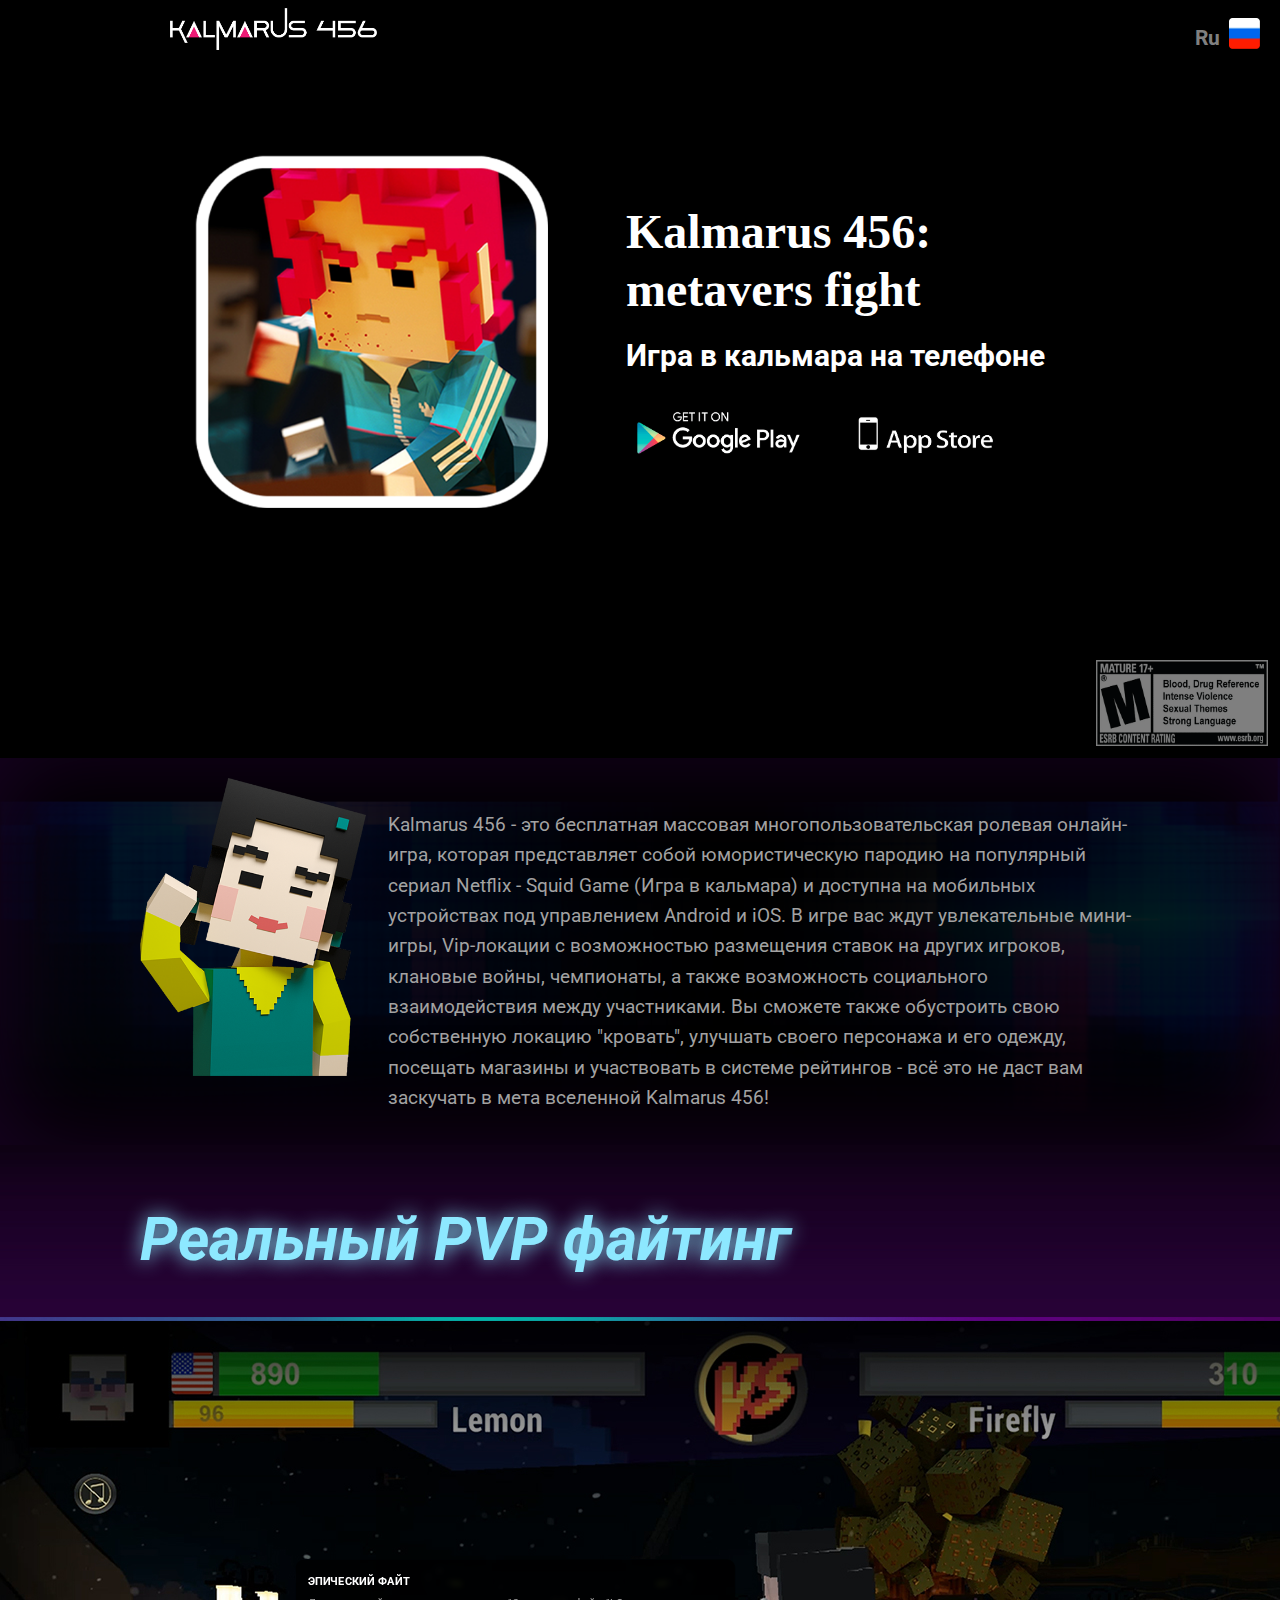
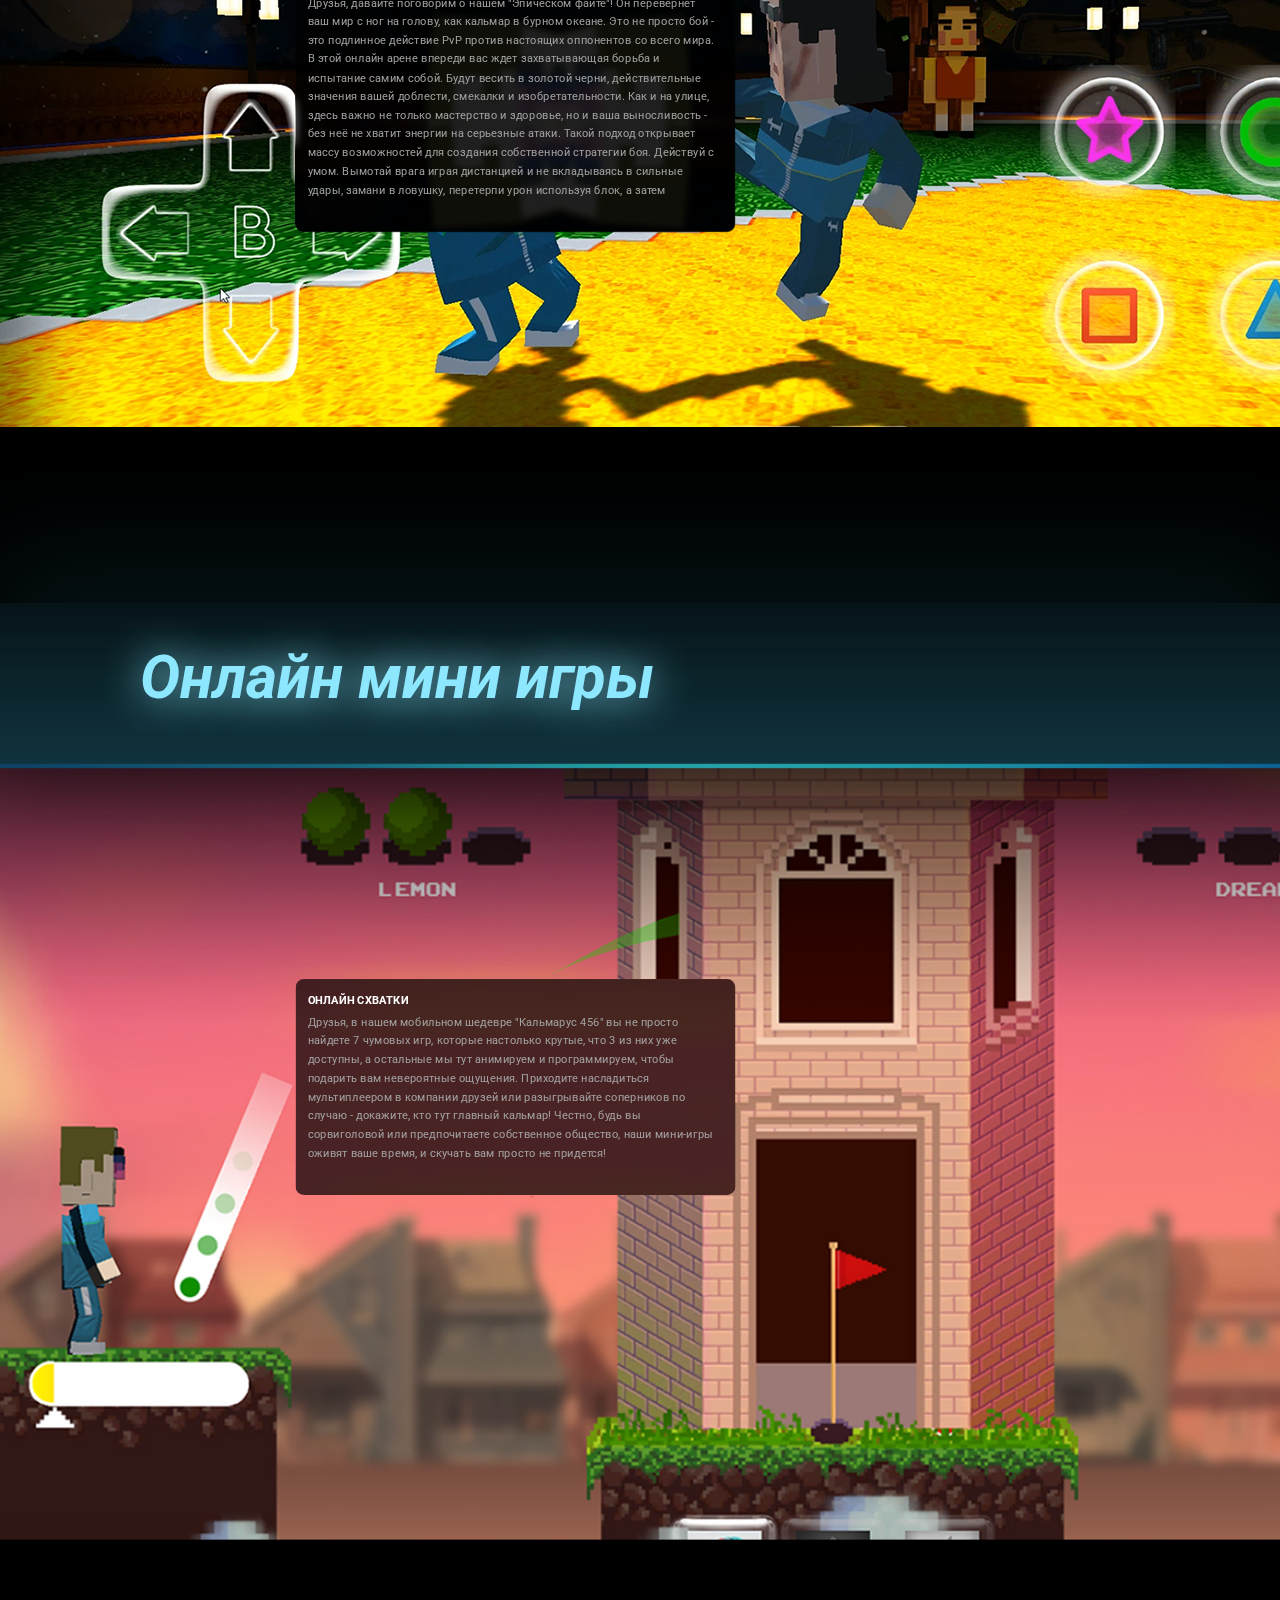
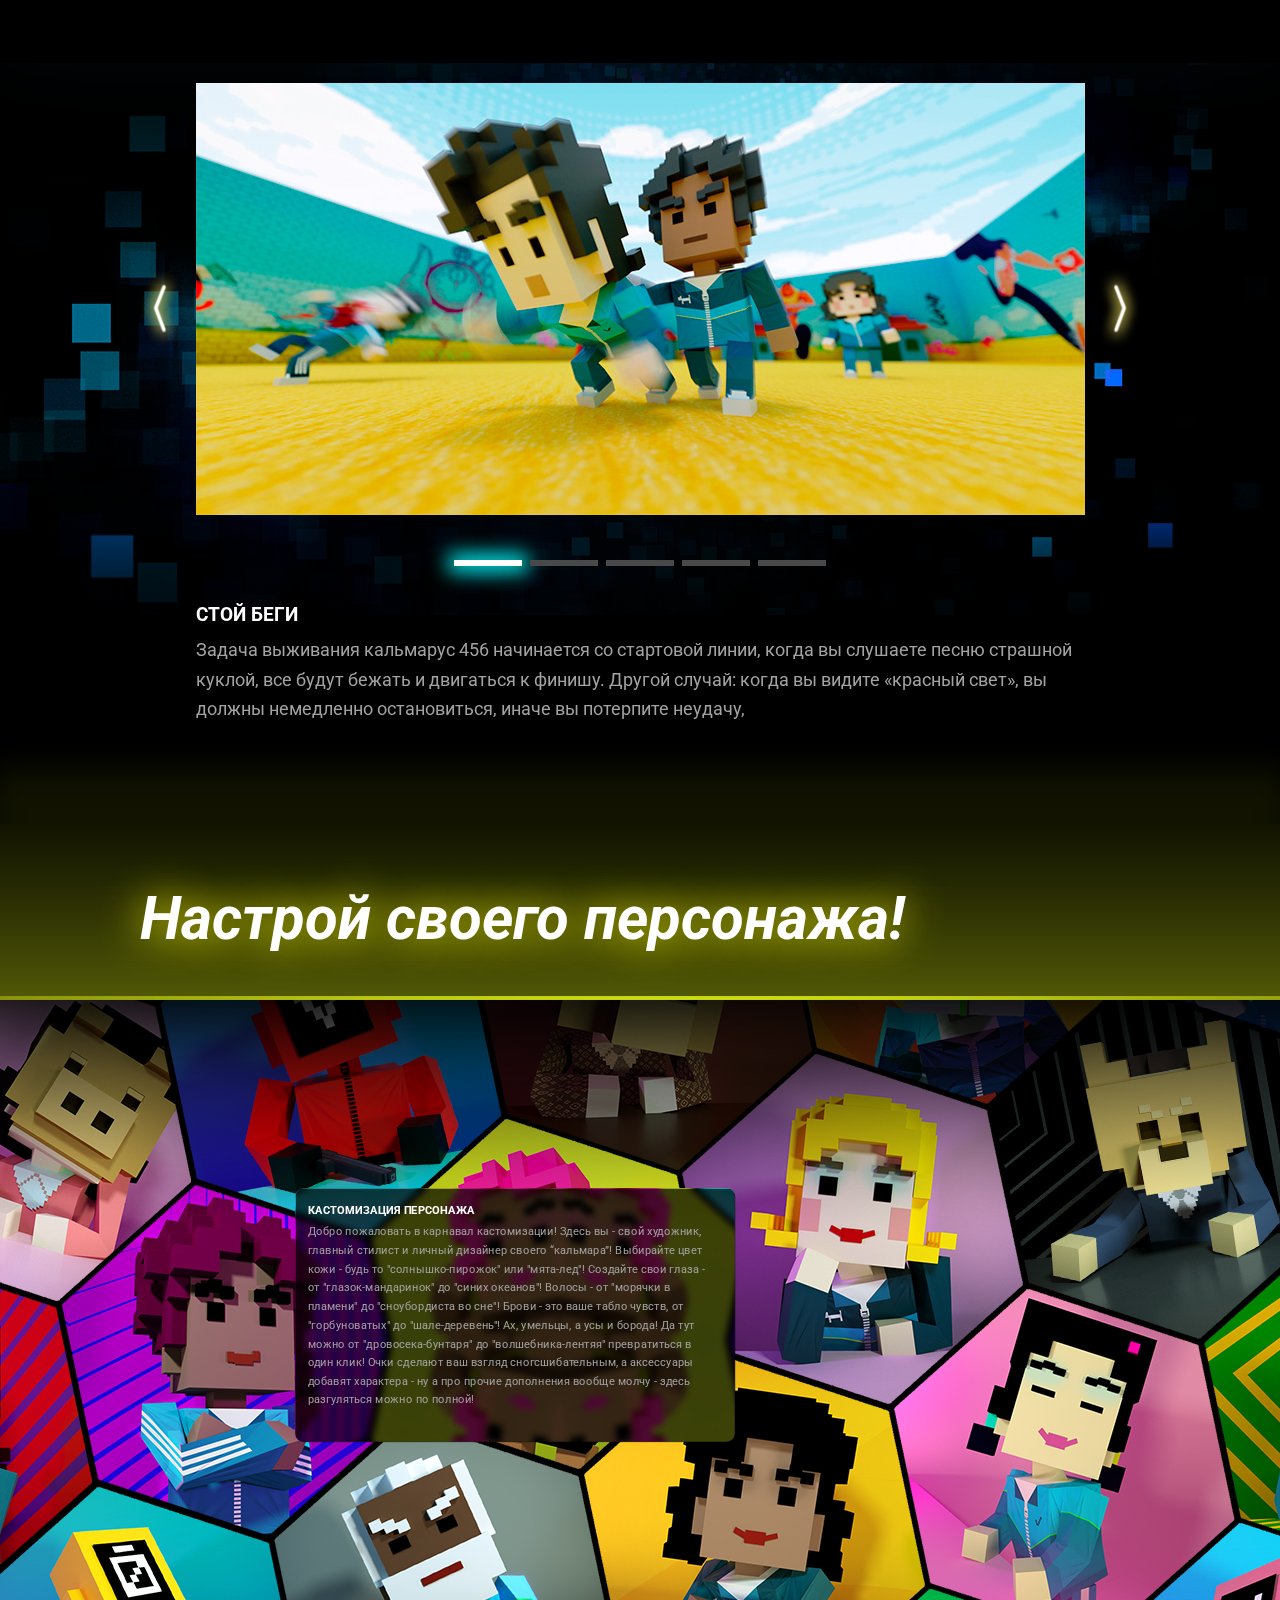
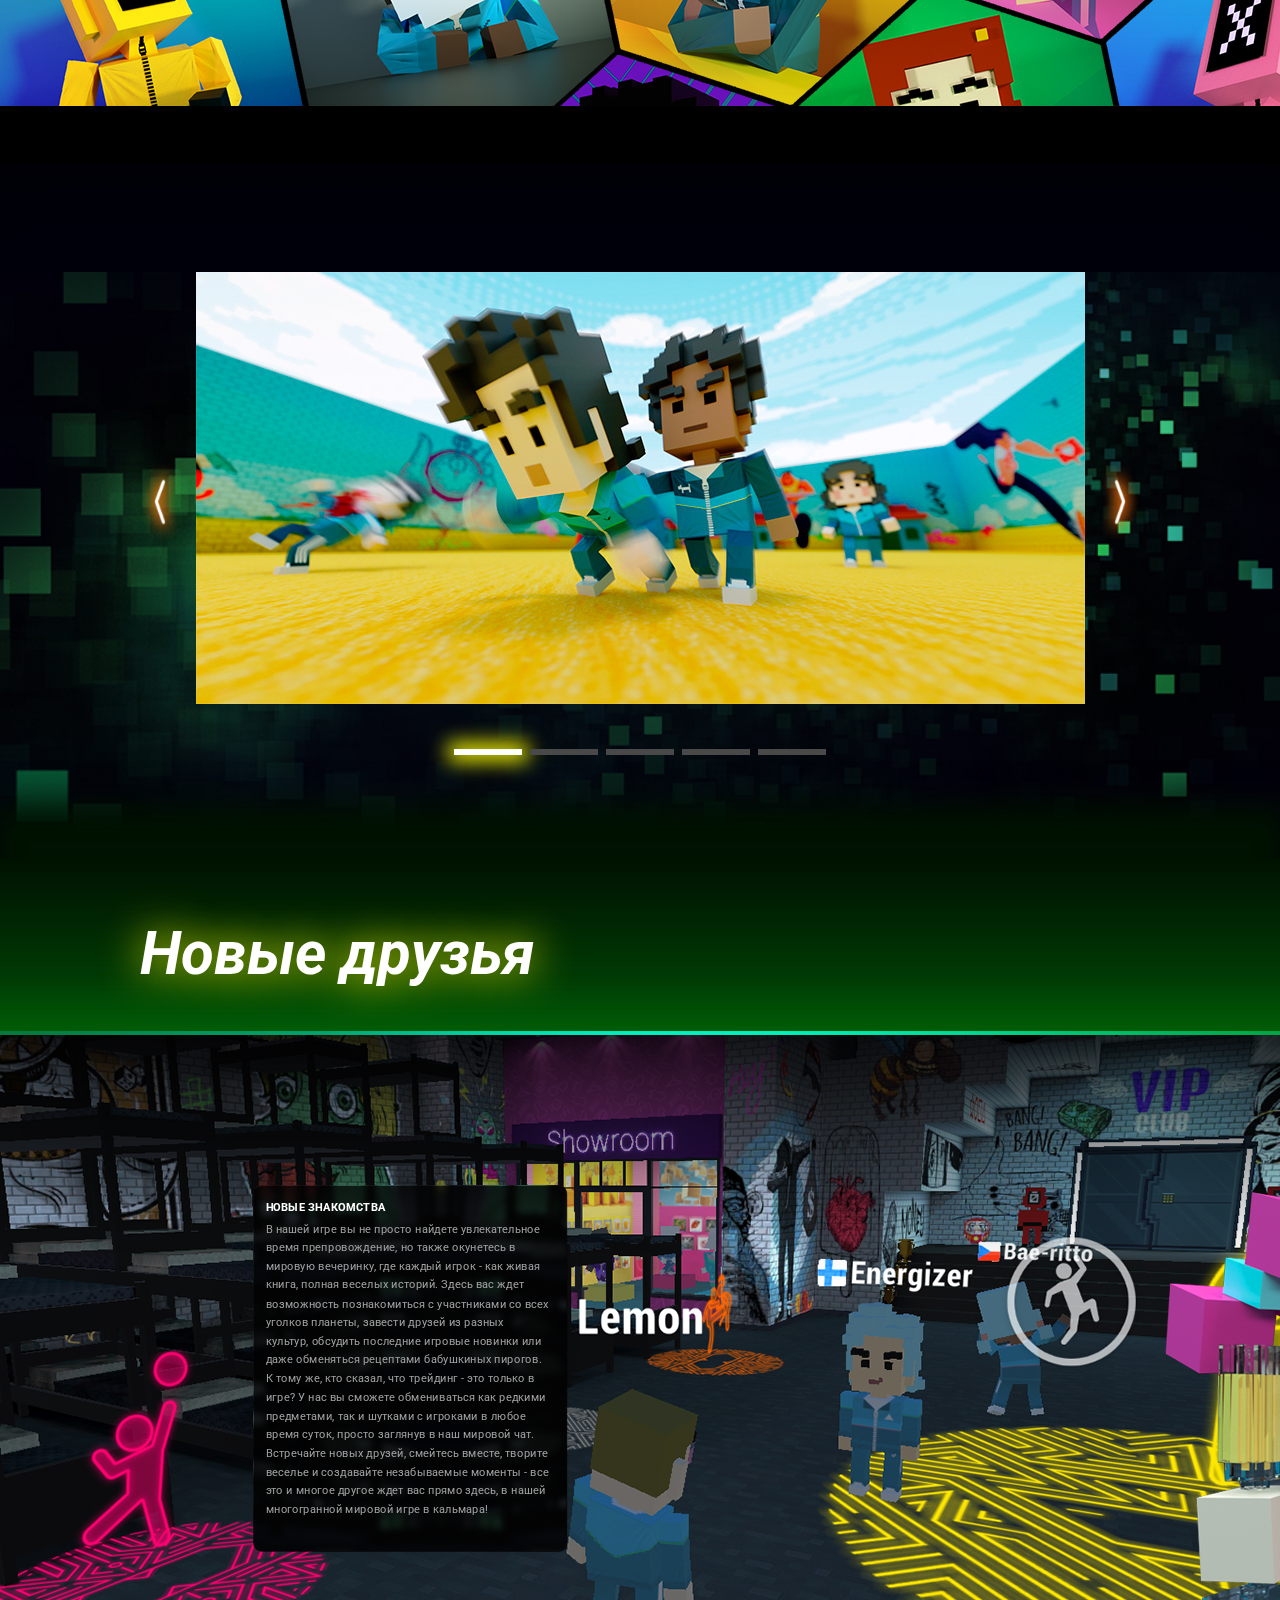
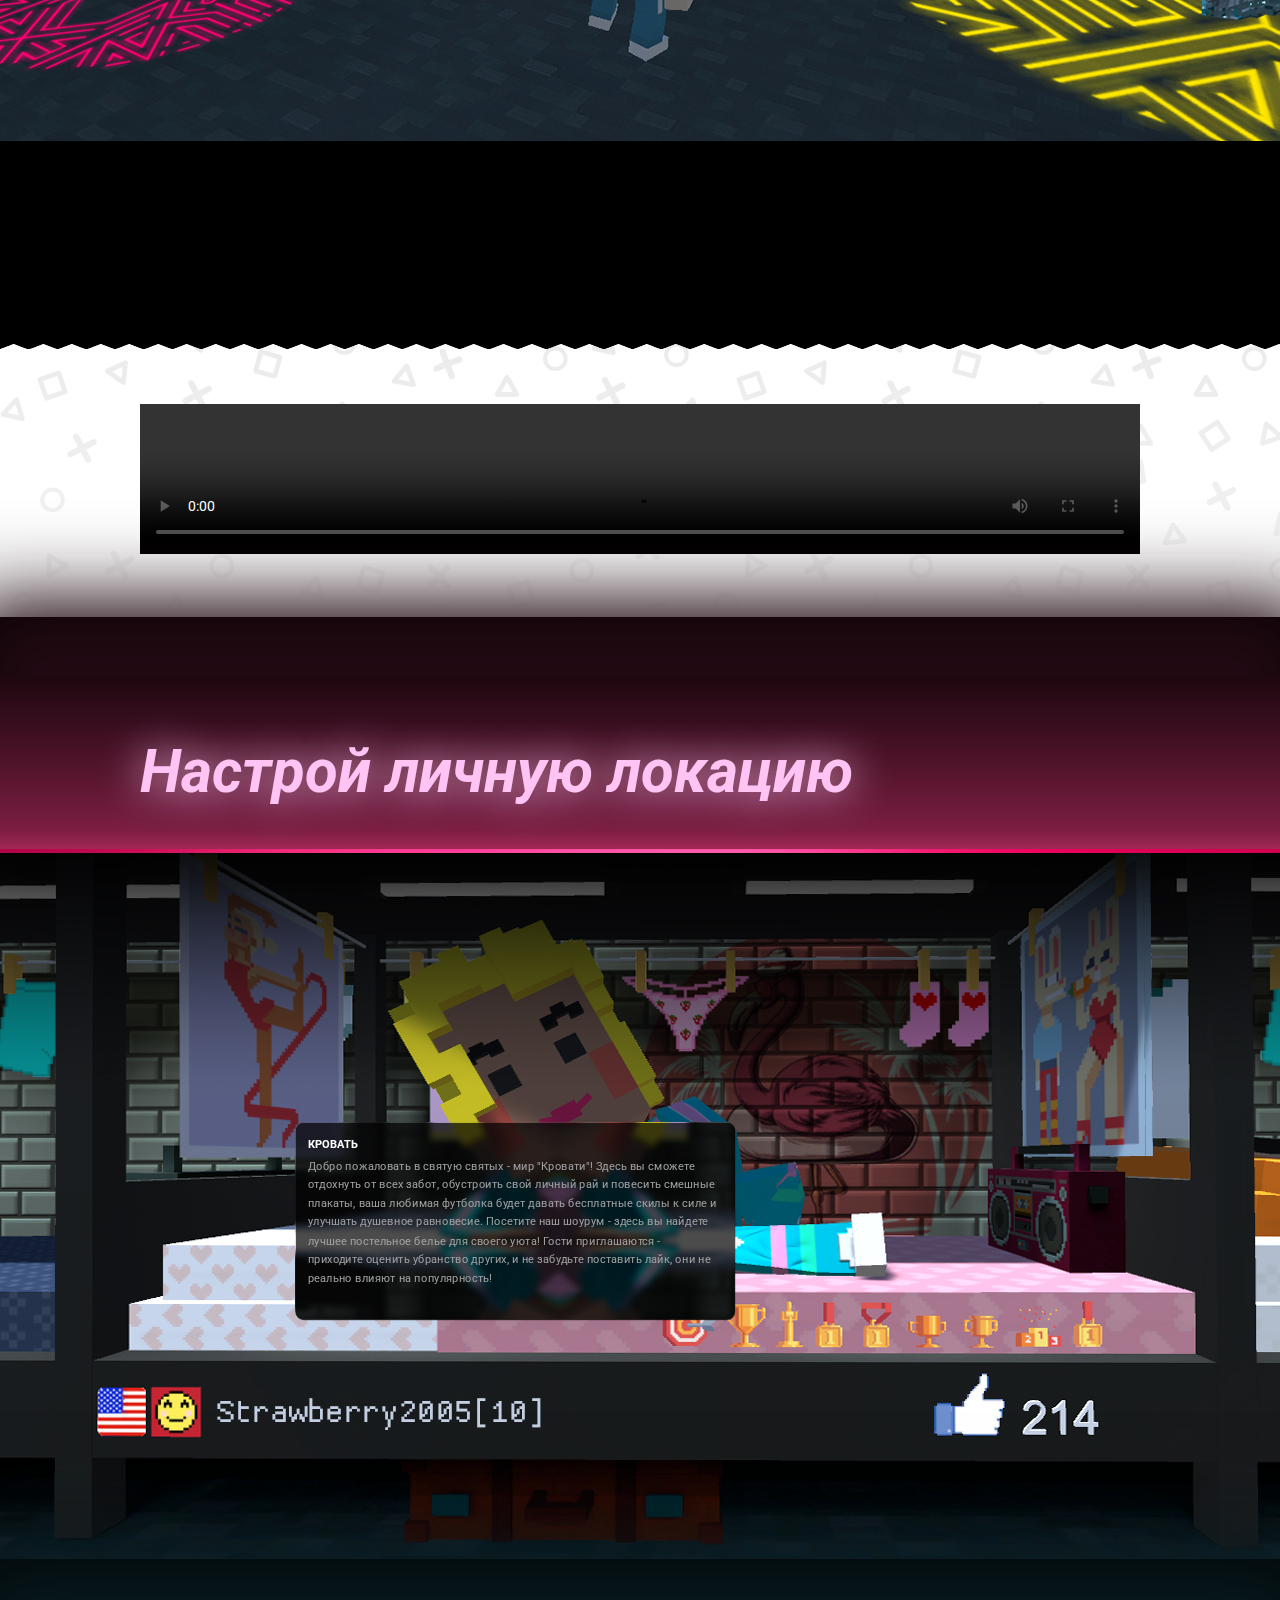
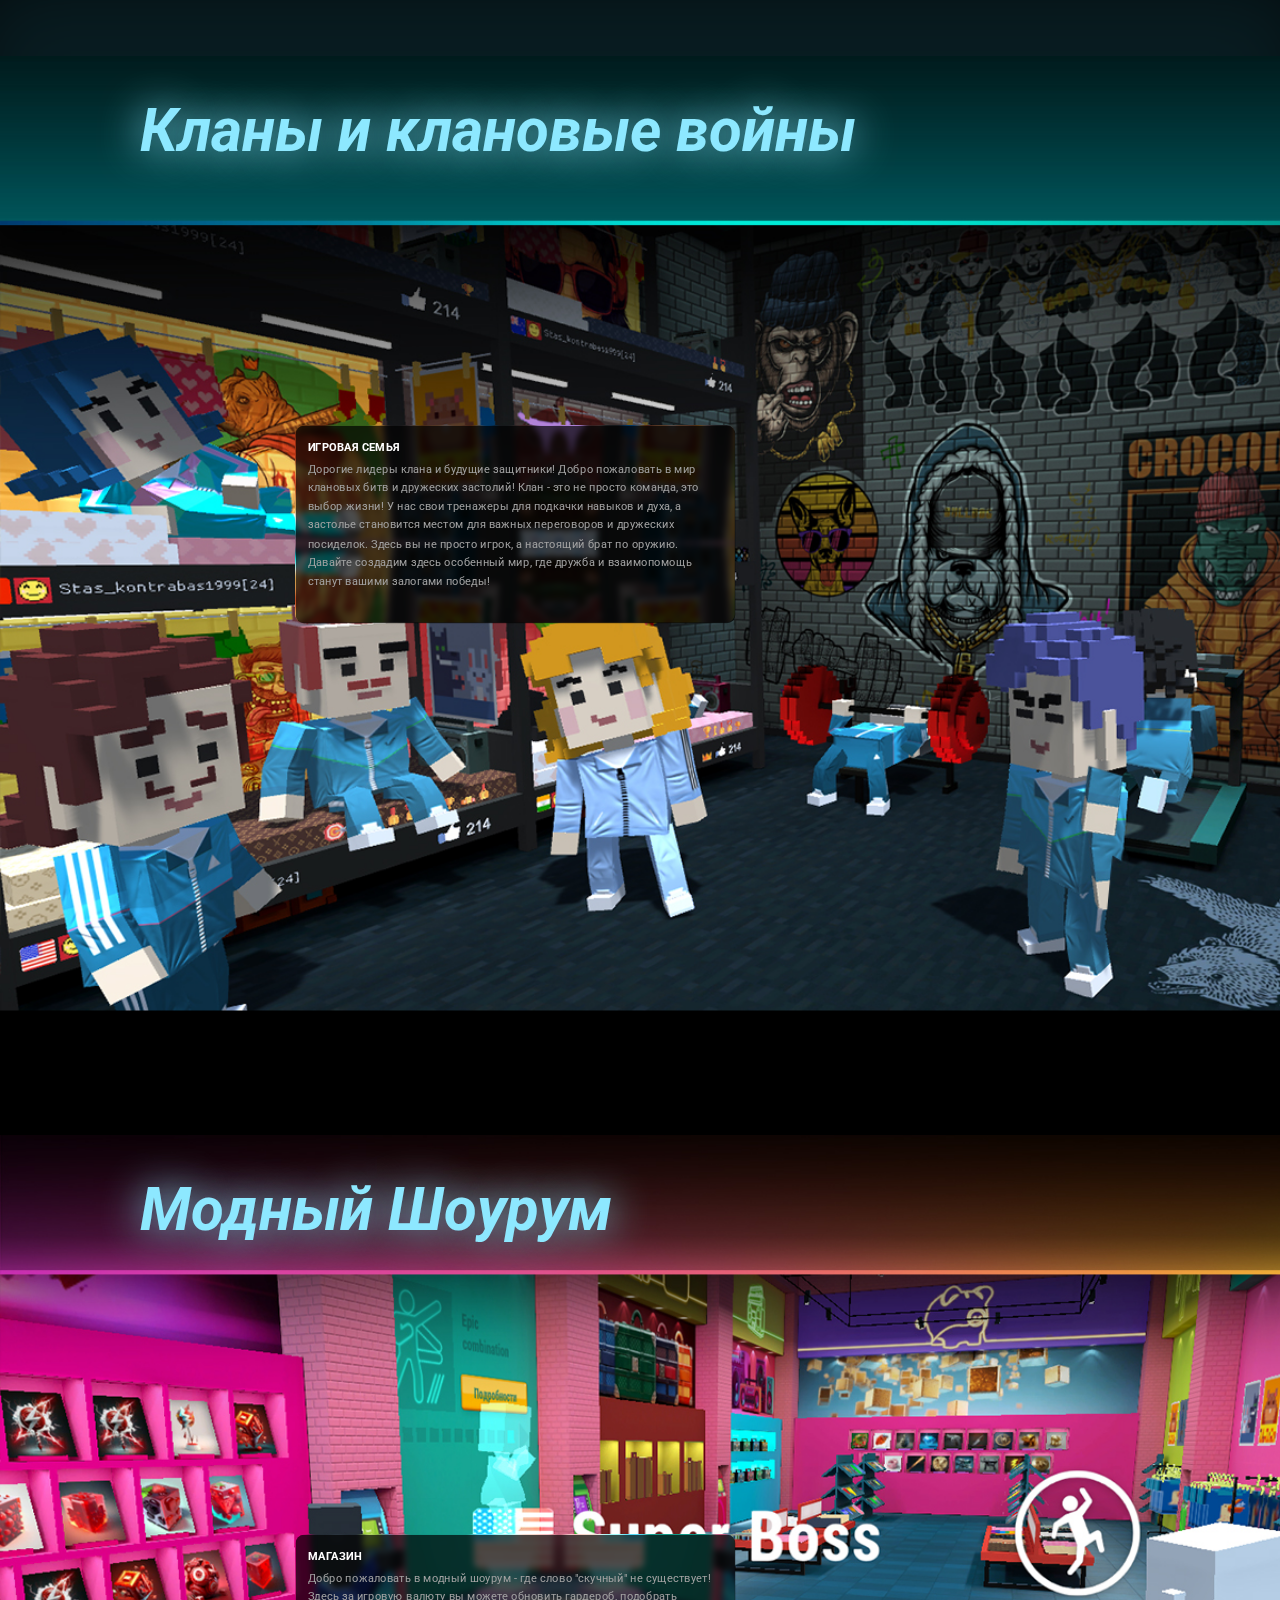
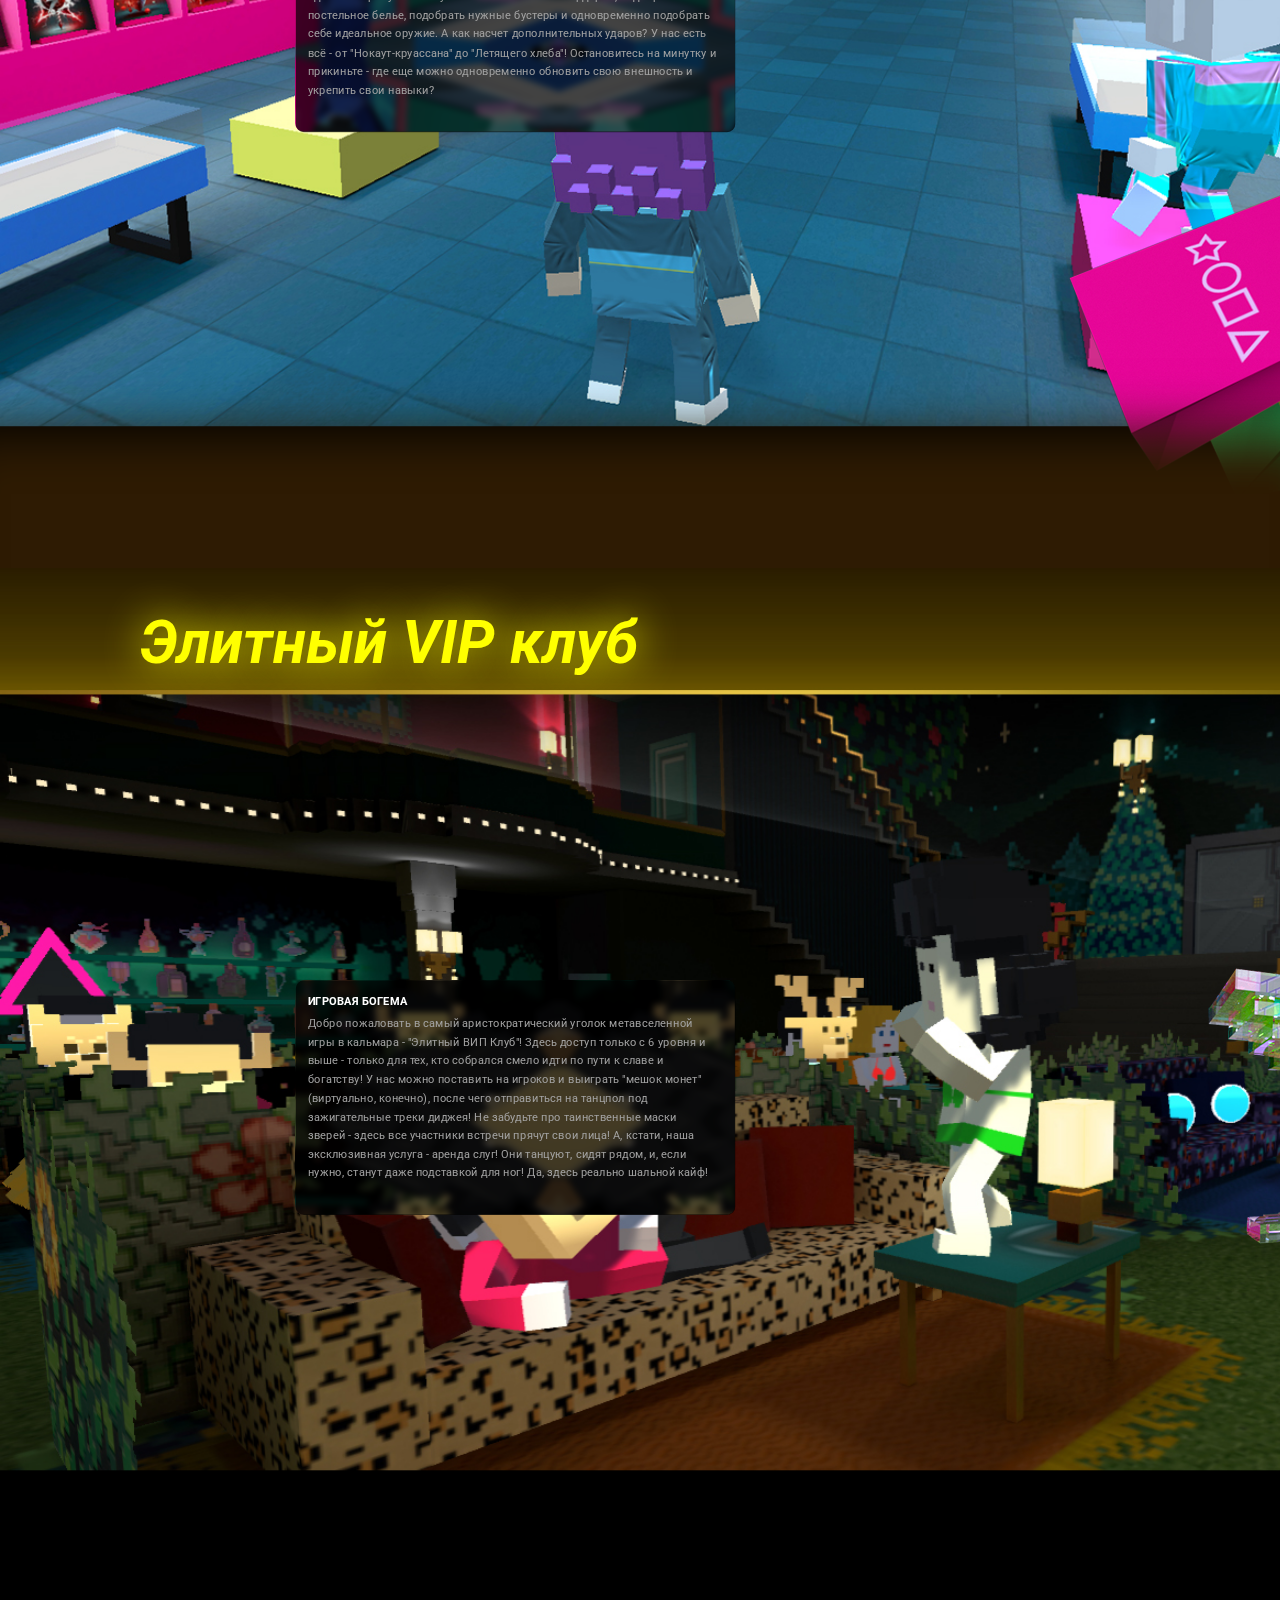
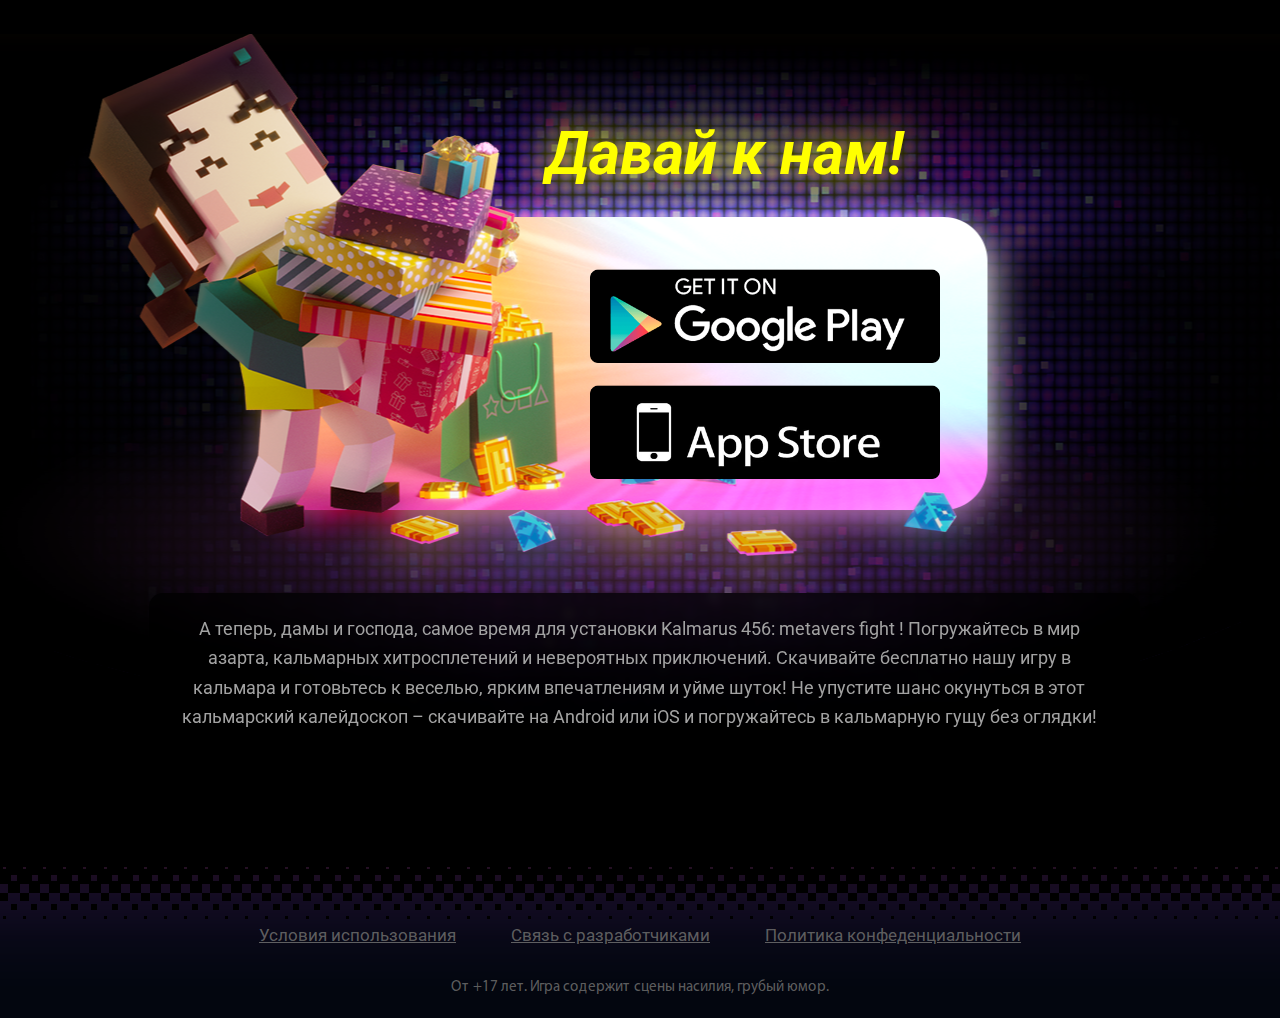
==== index.html @ fa7e7ac5 "second" ====
<!DOCTYPE html>
<html lang="en">
  <head>
    <meta charset="UTF-8" />
    <meta http-equiv="X-UA-Compatible" content="IE=edge" />
    <meta name="viewport" content="width=device-width, initial-scale=1.0" />
    <link rel="icon" href="favicon.ico" type="image/x-icon" />
    <link
      rel="stylesheet"
      href="https://cdn.jsdelivr.net/npm/swiper@11/swiper-bundle.min.css"
    />
    <link rel="stylesheet" href="css/fonts.css" />
    <link rel="stylesheet" href="css/reset.css" />
    <link rel="stylesheet" href="css/style.css" />
    <title>Kalmarus456</title>
  </head>
  <body>
    <div class="wrapper">
      <header class="header">
        <div class="header__rel">
          <div class="header__container container">
            <div class="header__inner">
              <a href="" class="header__logo">
                <img src="images/kalmarus456.png" alt="logo" />
              </a>
              <div class="header__links">
                <a href="" class="header__play">
                  <img src="images/google_play.png" alt="play_market" />
                </a>
                <a href="" class="header__play">
                  <img src="images/app_store.png" alt="app_store" />
                </a>
              </div>
              <div class="header__countries">
                <div class="header__countries-top">
                  <h4>Выбор языка</h4>
                  <a href="" class="close--two">✖</a>
                </div>
                <div class="header__countries-bot">
                  <a href="" class="header__item">
                    <img src="images/flags/us.png" alt="">
                    <span>Америка</span>
                  </a>
                  <a href="" class="header__item">
                    <img src="images/flags/al.png" alt="">
                    <span>Арабская лига</span>
                  </a>
                  <a href="" class="header__item">
                    <img src="images/flags/vn.png" alt="">
                    <span>Вьетнам</span>
                  </a>
                  <a href="" class="header__item">
                    <img src="images/flags/dk.png" alt="">
                    <span>Дания</span>
                  </a>
                  <a href="" class="header__item">
                    <img src="images/flags/is.png" alt="">
                    <span>Исландия</span>
                  </a>
                  <a href="" class="header__item">
                    <img src="images/flags/es.png" alt="">
                    <span>Испания</span>
                  </a>
                  <a href="" class="header__item">
                    <img src="images/flags/it.png" alt="">
                    <span>Италия</span>
                  </a>
                  <a href="" class="header__item">
                    <img src="images/flags/de.png" alt="">
                    <span>Германия</span>
                  </a>
                  <a href="" class="header__item">
                    <img src="images/flags/nl.png" alt="">
                    <span>Нидерланды</span>
                  </a>
                  <a href="" class="header__item">
                    <img src="images/flags/no.png" alt="">
                    <span>Норвегия</span>
                  </a>
                  <a href="" class="header__item">
                    <img src="images/flags/pt.png" alt="">
                    <span>Португалия</span>
                  </a>
                  <a href="" class="header__item">
                    <img src="images/flags/ru.png" alt="">
                    <span>Россия</span>
                  </a>
                  <a href="" class="header__item">
                    <img src="images/flags/th.png" alt="">
                    <span>Таиланд</span>
                  </a>
                  <a href="" class="header__item">
                    <img src="images/flags/tr.png" alt="">
                    <span>Турция</span>
                  </a>
                  <a href="" class="header__item">
                    <img src="images/flags/fr.png" alt="">
                    <span>Франция</span>
                  </a>
                  <a href="" class="header__item">
                    <img src="images/flags/in.png" alt="">
                    <span>Индия</span>
                  </a>
                  <a href="" class="header__item">
                    <img src="images/flags/cz.png" alt="">
                    <span>Чехия</span>
                  </a>
                  <a href="" class="header__item">
                    <img src="images/flags/se.png" alt="">
                    <span>Швеция</span>
                  </a>
                </div>
              </div>
            </div>
            <a href="" class="header__flag">
              <div class="header__flag-lang">Ru</div>
              <img src="images/flags/ru.png" alt="flag" />
            </a>
          </div>
        </div>
      </header>
      <main>
        <section class="main">
          <div class="main__video">
            <video
              src="videos/1920x862_korotko.webm"
              autoplay
              muted
              loop
            ></video>
          </div>
          <div class="main__esrb"><img src="images/m17.png" alt="m" /></div>
          <div class="main__container">
            <div class="main__inner">
              <div class="main__left">
                <img src="images/icon.png" alt="" />
              </div>
              <div class="main__right">
                <h1 class="main__title">Kalmarus 456: metavers fight</h1>
                <span class="main__subtitle">Игра в кальмара на телефоне</span>
                <div class="main__icons">
                  <a href="" class="header__play">
                    <img src="images/google_play.png" alt="play_market" />
                  </a>
                  <a href="" class="header__play">
                    <img src="images/app_store.png" alt="app_store" />
                  </a>
                </div>
              </div>
            </div>
          </div>
        </section>
        <section class="about">
          <div class="about__container container">
            <div class="about__inner">
              <div class="about__img">
                <img src="images/kukl_fine.png" alt="" />
              </div>
              <div class="about__right">
                <div class="about__right-inner">
                  <p class="about__text">
                    Kalmarus 456 - это бесплатная массовая многопользовательская
                    ролевая онлайн-игра, которая представляет собой
                    юмористическую пародию на популярный сериал Netflix - Squid
                    Game (Игра в кальмара) и доступна на мобильных устройствах
                    под управлением Android и iOS. В игре вас ждут увлекательные
                    мини-игры, Vip-локации с возможностью размещения ставок на
                    других игроков, клановые войны, чемпионаты, а также
                    возможность социального взаимодействия между участниками. Вы
                    сможете также обустроить свою собственную локацию "кровать",
                    улучшать своего персонажа и его одежду, посещать магазины и
                    участвовать в системе рейтингов - всё это не даст вам
                    заскучать в мета вселенной Kalmarus 456!
                  </p>
                </div>
              </div>
            </div>
          </div>
        </section>
        <section class="fight">
          <div class="fight__img anim__item">
            <img src="images/podlozhki/p_fight.png" alt="" />
          </div>
          <div class="fight__container container">
            <div class="fight__inner">
              <h2 class="fight__title">Реальный PVP файтинг</h2>
              <div class="fight__main anim__item">
                <h3 class="fight__subtitle">ЭПИЧЕСКИЙ ФАЙТ</h3>
                <div class="fight__par par">
                  Друзья, давайте поговорим о нашем "Эпическом файте"! Он
                  перевернет ваш мир с ног на голову, как кальмар в бурном
                  океане. Это не просто бой - это подлинное действие PvP против
                  настоящих оппонентов со всего мира. В этой онлайн арене
                  впереди вас ждет захватывающая борьба и испытание самим собой.
                  Будут весить в золотой черни, действительные значения вашей
                  доблести, смекалки и изобретательности. Как и на улице, здесь
                  важно не только мастерство и здоровье, но и ваша выносливость
                  - без неё не хватит энергии на серьезные атаки. Такой подход
                  открывает массу возможностей для создания собственной
                  стратегии боя. Действуй с умом. Вымотай врага играя дистанцией
                  и не вкладываясь в сильные удары, замани в ловушку, перетерпи
                  урон используя блок, а затем
                </div>
              </div>
            </div>
          </div>
        </section>
        <section class="online">
          <div class="online__img anim__item">
            <img src="images/podlozhki/p_shariki.png" alt="" />
          </div>
          <div class="online__container container">
            <div class="online__img2 anim__item">
              <img src="images/podlozhki/p_shariki_o.png" alt="" />
            </div>
            <div class="online__inner">
              <h2 class="online__title">Онлайн мини игры</h2>
              <div class="online__main anim__item">
                <h3 class="online__subtitle">ОНЛАЙН СХВАТКИ</h3>
                <div class="online__par par">
                  Друзья, в нашем мобильном шедевре "Кальмарус 456" вы не просто
                  найдете 7 чумовых игр, которые настолько крутые, что 3 из них
                  уже доступны, а остальные мы тут анимируем и программируем,
                  чтобы подарить вам невероятные ощущения. Приходите насладиться
                  мультиплеером в компании друзей или разыгрывайте соперников по
                  случаю - докажите, кто тут главный кальмар! Честно, будь вы
                  сорвиголовой или предпочитаете собственное общество, наши
                  мини-игры оживят ваше время, и скучать вам просто не придется!
                </div>
              </div>
            </div>
          </div>
        </section>
        <section class="run">
          <div class="run__container container">
            <div class="run__inner">
              <div class="swiper__run swiper">
                <div class="swiper-wrapper wrapper-run">
                  <div class="swiper-slide run-slide">
                    <div class="run__img">
                      <img src="images/derevo_zastavka_new.jpg" alt="" />
                    </div>
                    <div class="run__text">
                      <h3>СТОЙ БЕГИ</h3>
                      <p>
                        Задача выживания кальмарус 456 начинается со стартовой
                        линии, когда вы слушаете песню страшной куклой, все
                        будут бежать и двигаться к финишу. Другой случай: когда
                        вы видите «красный свет», вы должны немедленно
                        остановиться, иначе вы потерпите неудачу,
                      </p>
                    </div>
                  </div>
                  <div class="swiper-slide run-slide">
                    <div class="run__img">
                      <img src="images/derevo_zastavka_new.jpg" alt="" />
                    </div>
                    <div class="run__text">
                      <h3>СТОЙ БЕГИ</h3>
                      <p>
                        Задача выживания кальмарус 456 начинается со стартовой
                        линии, когда вы слушаете песню страшной куклой, все
                        будут бежать и двигаться к финишу. Другой случай: когда
                        вы видите «красный свет», вы должны немедленно
                        остановиться, иначе вы потерпите неудачу,
                      </p>
                    </div>
                  </div>
                  <div class="swiper-slide run-slide">
                    <div class="run__img">
                      <img src="images/derevo_zastavka_new.jpg" alt="" />
                    </div>
                    <div class="run__text">
                      <h3>СТОЙ БЕГИ</h3>
                      <p>
                        Задача выживания кальмарус 456 начинается со стартовой
                        линии, когда вы слушаете песню страшной куклой, все
                        будут бежать и двигаться к финишу. Другой случай: когда
                        вы видите «красный свет», вы должны немедленно
                        остановиться, иначе вы потерпите неудачу,
                      </p>
                    </div>
                  </div>
                  <div class="swiper-slide run-slide">
                    <div class="run__img">
                      <img src="images/derevo_zastavka_new.jpg" alt="" />
                    </div>
                    <div class="run__text">
                      <h3>СТОЙ БЕГИ</h3>
                      <p>
                        Задача выживания кальмарус 456 начинается со стартовой
                        линии, когда вы слушаете песню страшной куклой, все
                        будут бежать и двигаться к финишу. Другой случай: когда
                        вы видите «красный свет», вы должны немедленно
                        остановиться, иначе вы потерпите неудачу,
                      </p>
                    </div>
                  </div>
                  <div class="swiper-slide run-slide">
                    <div class="run__img">
                      <img src="images/derevo_zastavka_new.jpg" alt="" />
                    </div>
                    <div class="run__text">
                      <h3>СТОЙ БЕГИ</h3>
                      <p>
                        Задача выживания кальмарус 456 начинается со стартовой
                        линии, когда вы слушаете песню страшной куклой, все
                        будут бежать и двигаться к финишу. Другой случай: когда
                        вы видите «красный свет», вы должны немедленно
                        остановиться, иначе вы потерпите неудачу,
                      </p>
                    </div>
                  </div>
                </div>
                <div class="run-pagination"></div>
              </div>
              <div class="swiper-button-prev-run">
                <img src="images/str_zhelt.png" alt="" />
              </div>
              <div class="swiper-button-next-run">
                <img src="images/str_zhelt.png" alt="" />
              </div>
            </div>
          </div>
        </section>
        <section class="custom">
          <div class="custom__img anim__item">
            <img src="images/podlozhki/p_castum.png" alt="" />
          </div>
          <div class="custom__container container">
            <div class="custom__inner">
              <h2 class="custom__title">Настрой своего персонажа!</h2>
              <div class="custom__main anim__item">
                <h3 class="custom__subtitle">КАСТОМИЗАЦИЯ ПЕРСОНАЖА</h3>
                <div class="custom__par par">
                  Добро пожаловать в карнавал кастомизации! Здесь вы - свой
                  художник, главный стилист и личный дизайнер своего “кальмара”!
                  Выбирайте цвет кожи - будь то "солнышко-пирожок" или
                  "мята-лед"! Создайте свои глаза - от "глазок-мандаринок" до
                  "синих океанов"! Волосы - от "морячки в пламени" до
                  "сноубордиста во сне"! Брови - это ваше табло чувств, от
                  "горбуноватых" до "шале-деревень"! Ах, умельцы, а усы и
                  борода! Да тут можно от "дровосека-бунтаря" до
                  "волшебника-лентяя" превратиться в один клик! Очки сделают ваш
                  взгляд сногсшибательным, а аксессуары добавят характера - ну а
                  про прочие дополнения вообще молчу - здесь разгуляться можно
                  по полной!
                </div>
              </div>
            </div>
          </div>
        </section>
        <section class="pers">
          <div class="pers__container container">
            <div class="pers__inner">
              <div class="swiper__pers swiper">
                <div class="swiper-wrapper wrapper-pers">
                  <div class="swiper-slide pers-slide">
                    <div class="pers__img">
                      <img src="images/derevo_zastavka_new.jpg" alt="" />
                    </div>
                    <div class="pers__text"></div>
                  </div>
                  <div class="swiper-slide pers-slide">
                    <div class="pers__img">
                      <img src="images/derevo_zastavka_new.jpg" alt="" />
                    </div>
                    <div class="pers__text"></div>
                  </div>
                  <div class="swiper-slide pers-slide">
                    <div class="pers__img">
                      <img src="images/derevo_zastavka_new.jpg" alt="" />
                    </div>
                    <div class="pers__text"></div>
                  </div>
                  <div class="swiper-slide pers-slide">
                    <div class="pers__img">
                      <img src="images/derevo_zastavka_new.jpg" alt="" />
                    </div>
                    <div class="pers__text"></div>
                  </div>
                  <div class="swiper-slide pers-slide">
                    <div class="pers__img">
                      <img src="images/derevo_zastavka_new.jpg" alt="" />
                    </div>
                    <div class="pers__text"></div>
                  </div>
                </div>
                <div class="pers-pagination"></div>
              </div>
              <div class="swiper-button-prev-pers">
                <img src="images/str_orang.png" alt="" />
              </div>
              <div class="swiper-button-next-pers">
                <img src="images/str_orang.png" alt="" />
              </div>
            </div>
          </div>
        </section>
        <section class="friends">
          <div class="friends__img anim__item">
            <img src="images/podlozhki/p_lobby.png" alt="" />
          </div>
          <div class="friends__container container">
            <div class="friends__inner">
              <h2 class="friends__title">Новые друзья</h2>
              <div class="friends__main anim__item">
                <h3 class="friends__subtitle">НОВЫЕ ЗНАКОМСТВА</h3>
                <div class="friends__par par">
                  В нашей игре вы не просто найдете увлекательное время
                  препровождение, но также окунетесь в мировую вечеринку, где
                  каждый игрок - как живая книга, полная веселых историй. Здесь
                  вас ждет возможность познакомиться с участниками со всех
                  уголков планеты, завести друзей из разных культур, обсудить
                  последние игровые новинки или даже обменяться рецептами
                  бабушкиных пирогов. К тому же, кто сказал, что трейдинг - это
                  только в игре? У нас вы сможете обмениваться как редкими
                  предметами, так и шутками с игроками в любое время суток,
                  просто заглянув в наш мировой чат. Встречайте новых друзей,
                  смейтесь вместе, творите веселье и создавайте незабываемые
                  моменты - все это и многое другое ждет вас прямо здесь, в
                  нашей многогранной мировой игре в кальмара!
                </div>
              </div>
            </div>
          </div>
        </section>
        <section class="video">
          <div class="video__container container">
            <div class="video__inner">
              <video src="videos/1920x1080_10-2.mp4" controls></video>
            </div>
          </div>
        </section>
        <section class="loc">
          <div class="loc__img anim__item">
            <img src="images/podlozhki/p_krovat.png" alt="" />
          </div>
          <div class="loc__container container">
            <div class="loc__inner">
              <h2 class="loc__title">Настрой личную локацию</h2>
              <div class="loc__main anim__item">
                <h3 class="loc__subtitle">КРОВАТЬ</h3>
                <div class="loc__par par">
                  Добро пожаловать в святую святых - мир "Кровати"! Здесь вы
                  сможете отдохнуть от всех забот, обустроить свой личный рай и
                  повесить смешные плакаты, ваша любимая футболка будет давать
                  бесплатные скилы к силе и улучшать душевное равновесие.
                  Посетите наш шоурум - здесь вы найдете лучшее постельное белье
                  для своего уюта! Гости приглашаются - приходите оценить
                  убранство других, и не забудьте поставить лайк, они не реально
                  влияют на популярность!
                </div>
              </div>
            </div>
          </div>
        </section>
        <section class="clan">
          <div class="clan__img anim__item">
            <img src="images/podlozhki/p_klan.png" alt="" />
          </div>
          <div class="clan__container container">
            <div class="clan__inner">
              <h2 class="clan__title">Кланы и клановые войны</h2>
              <div class="clan__main anim__item">
                <h3 class="clan__subtitle">ИГРОВАЯ СЕМЬЯ</h3>
                <div class="clan__par par">
                  Дорогие лидеры клана и будущие защитники! Добро пожаловать в
                  мир клановых битв и дружеских застолий! Клан - это не просто
                  команда, это выбор жизни! У нас свои тренажеры для подкачки
                  навыков и духа, а застолье становится местом для важных
                  переговоров и дружеских посиделок. Здесь вы не просто игрок, а
                  настоящий брат по оружию. Давайте создадим здесь особенный
                  мир, где дружба и взаимопомощь станут вашими залогами победы!
                </div>
              </div>
            </div>
          </div>
        </section>
        <section class="moda">
          <div class="moda__img anim__item">
            <img src="images/podlozhki/p_magaz.png" alt="" />
          </div>
          <div class="moda__container container">
            <div class="moda__inner">
              <h2 class="moda__title">Модный Шоурум</h2>
              <div class="moda__main anim__item">
                <h3 class="moda__subtitle">МАГАЗИН</h3>
                <div class="moda__par par">
                  Добро пожаловать в модный шоурум - где слово "скучный" не
                  существует! Здесь за игровую валюту вы можете обновить
                  гардероб, подобрать постельное белье, подобрать нужные бустеры
                  и одновременно подобрать себе идеальное оружие. А как насчет
                  дополнительных ударов? У нас есть всё - от "Нокаут-круассана"
                  до "Летящего хлеба"! Остановитесь на минутку и прикиньте - где
                  еще можно одновременно обновить свою внешность и укрепить свои
                  навыки?
                </div>
              </div>
            </div>
          </div>
        </section>
        <section class="vip">
          <div class="vip__img anim__item">
            <img src="images/podlozhki/p_vip.png" alt="" />
          </div>
          <div class="vip__container container">
            <div class="vip__inner">
              <h2 class="vip__title">Элитный VIP клуб</h2>
              <div class="vip__main anim__item">
                <h3 class="vip__subtitle">ИГРОВАЯ БОГЕМА</h3>
                <div class="vip__par par">
                  Добро пожаловать в самый аристократический уголок
                  метавселенной игры в кальмара - "Элитный ВИП Клуб"! Здесь
                  доступ только с 6 уровня и выше - только для тех, кто собрался
                  смело идти по пути к славе и богатству! У нас можно поставить
                  на игроков и выиграть "мешок монет" (виртуально, конечно),
                  после чего отправиться на танцпол под зажигательные треки
                  диджея! Не забудьте про таинственные маски зверей - здесь все
                  участники встречи прячут свои лица! А, кстати, наша
                  эксклюзивная услуга - аренда слуг! Они танцуют, сидят рядом,
                  и, если нужно, станут даже подставкой для ног! Да, здесь
                  реально шальной кайф!
                </div>
              </div>
            </div>
          </div>
        </section>
        <section class="tous">
          <div class="tous__container container">
            <div class="tous__inner">
              <div class="tous__top">
                <h2>Давай к нам!</h2>
                <div class="tous__links">
                  <a href=""><img src="images/google_play.png" alt="" /></a>
                  <a href=""><img src="images/app_store.png" alt="" /></a>
                </div>
              </div>
              <p class="tous__par anim__item">
                А теперь, дамы и господа, самое время для установки Kalmarus
                456: metavers fight ! Погружайтесь в мир азарта, кальмарных
                хитросплетений и невероятных приключений. Скачивайте бесплатно
                нашу игру в кальмара и готовьтесь к веселью, ярким впечатлениям
                и уйме шуток! Не упустите шанс окунуться в этот кальмарский
                калейдоскоп – скачивайте на <a href="">Android</a> или
                <a href="">iOS</a> и погружайтесь в кальмарную гущу без оглядки!
              </p>
            </div>
          </div>
        </section>
      </main>
      <footer class="footer">
        <div class="footer__container container">
          <div class="footer__inner">
            <nav>
              <a href="">Условия использования</a>
              <a class="footer__popup" href="">Связь с разработчиками</a>
              <a href="">Политика конфеденциальности</a>
            </nav>
            <div class="footer__bottom">
              От +17 лет. Игра содержит сцены насилия, грубый юмор.
            </div>
          </div>
        </div>
      </footer>
      <div class="over"></div>
      <div class="popup">
        <span>test@test.ru</span>
      </div>
    </div>
  </body>
  <script src="https://cdn.jsdelivr.net/npm/swiper@11/swiper-bundle.min.js"></script>
  <script src="https://ajax.googleapis.com/ajax/libs/jquery/3.6.4/jquery.min.js"></script>
  <script src="js/main.js"></script>
</html>
---- css/fonts.css ----
@font-face {
  font-family: "Myriad Pro";
  font-weight: 400;
  font-style: normal;
  src:  url("../fonts/MYRIADPRO-REGULAR.woff2") format('woff2');
  font-display: swap;
}
---- css/style.css ----
@charset "UTF-8";
@import url("https://fonts.googleapis.com/css2?family=Montserrat:ital,wght@0,400;0,500;0,600;0,700;1,300;1,400;1,500;1,700&family=Roboto:wght@300;400;500;700;900&display=swap");
html {
  width: 100%;
  max-width: 100%;
  overflow-x: hidden;
}

.wrapper {
  overflow: hidden;
  background-color: #000;
  position: relative;
}

.container {
  margin: 0 auto;
  max-width: 1032px;
  padding: 0 16px;
  height: 100%;
}

::-webkit-scrollbar {
  width: 10px; /* ширина для вертикального скролла */
  height: 8px; /* высота для горизонтального скролла */
  background-color: rgb(0, 0, 0);
  opacity: 0.5;
}

::-webkit-scrollbar-thumb {
  background-color: gray;
  border-radius: 9em;
  opacity: 0.4;
}

.over {
  display: none;
  position: fixed;
  top: 0;
  left: 0;
  right: 0;
  bottom: 0;
  background: rgba(0, 0, 0, 0.6);
  z-index: 300;
}

.over__active {
  display: block;
}

.popup {
  display: none;
  position: fixed;
  top: 40%;
  left: 50%;
  padding: 60px;
  background: #000;
  z-index: 311;
  -webkit-transform: translate(-50%);
          transform: translate(-50%);
  border-radius: 60px;
  border: 20px solid #ffffff;
}
.popup span {
  font-family: "Roboto";
  font-size: 40px;
  color: #fff;
}

.popup__active {
  display: block;
}

.header {
  display: block;
  position: fixed;
  width: 100%;
  background-color: #000;
  z-index: 200;
}
.header ::-webkit-scrollbar {
  width: 6px; /* ширина для вертикального скролла */
  height: 1px; /* высота для горизонтального скролла */
  background-color: rgb(0, 0, 0);
  opacity: 0.5;
  border-radius: 9em;
}
.header ::-webkit-scrollbar-thumb {
  background-color: gray;
  border-radius: 9em;
  opacity: 0.4;
}

.header__inner {
  position: relative;
  display: -webkit-box;
  display: -ms-flexbox;
  display: flex;
  -webkit-box-orient: horizontal;
  -webkit-box-direction: normal;
      -ms-flex-direction: row;
          flex-direction: row;
  -webkit-box-pack: justify;
      -ms-flex-pack: justify;
          justify-content: space-between;
  margin-top: 8px;
  margin-bottom: 8px;
}
.header__inner .header__logo {
  width: 207px;
  height: 42px;
  margin-left: 30px;
}
.header__inner .header__logo img {
  width: 207px;
  height: 42px;
}
.header__inner .header__countries {
  z-index: 100;
  display: none;
  padding: 10px 20px;
  border-radius: 20px;
  position: fixed;
  width: 250px;
  height: 400px;
  right: 30px;
  top: 60px;
  background-color: #fff;
}
.header__inner .header__countries .header__countries-top {
  display: -webkit-box;
  display: -ms-flexbox;
  display: flex;
  -webkit-box-orient: horizontal;
  -webkit-box-direction: normal;
      -ms-flex-direction: row;
          flex-direction: row;
  -webkit-box-pack: justify;
      -ms-flex-pack: justify;
          justify-content: space-between;
  -webkit-box-align: center;
      -ms-flex-align: center;
          align-items: center;
  margin-bottom: 10px;
}
.header__inner .header__countries .header__countries-top h4 {
  font-size: 21px;
  font-family: "Roboto";
  color: black;
  font-weight: bold;
  line-height: 1.81;
}
.header__inner .header__countries .header__countries-top a {
  font-size: 30px;
}
.header__inner .header__countries .header__countries-bot {
  overflow-y: scroll;
  height: 330px;
  padding-top: 10px;
  border-top: 1px solid rgba(150, 149, 149, 0.5);
  display: -webkit-box;
  display: -ms-flexbox;
  display: flex;
  -webkit-box-orient: vertical;
  -webkit-box-direction: normal;
      -ms-flex-direction: column;
          flex-direction: column;
}
.header__inner .header__countries .header__countries-bot .header__item:hover {
  text-decoration: underline;
}
.header__inner .header__countries .header__countries-bot .header__item {
  display: -webkit-box;
  display: -ms-flexbox;
  display: flex;
  -webkit-box-orient: horizontal;
  -webkit-box-direction: normal;
      -ms-flex-direction: row;
          flex-direction: row;
  gap: 15px;
  -webkit-box-align: center;
      -ms-flex-align: center;
          align-items: center;
  font-size: 19.576px;
  font-family: "Roboto";
  color: rgb(0, 100, 138);
  line-height: 1.941;
}
.header__inner .header__countries .header__countries-bot .header__item img {
  width: 25px;
  height: 25px;
}
.header__inner .header__countries a {
  color: grey;
}
.header__inner .header__links {
  height: 53px;
  gap: 10px;
  display: -webkit-box;
  display: -ms-flexbox;
  display: flex;
  -webkit-box-orient: horizontal;
  -webkit-box-direction: normal;
      -ms-flex-direction: row;
          flex-direction: row;
  -webkit-box-pack: end;
      -ms-flex-pack: end;
          justify-content: flex-end;
  -webkit-box-align: center;
      -ms-flex-align: center;
          align-items: center;
}
.header__inner .header__links .header__play {
  width: 193px;
  height: 53px;
  display: none;
}
.header__inner .header__links .header__play img {
  width: 193px;
  height: 53px;
}

.header__rel {
  position: relative;
}

.header__flag {
  position: absolute;
  top: 10px;
  right: 20px;
  display: -webkit-box;
  display: -ms-flexbox;
  display: flex;
  -webkit-box-orient: horizontal;
  -webkit-box-direction: normal;
      -ms-flex-direction: row;
          flex-direction: row;
  gap: 9px;
  -webkit-box-align: center;
      -ms-flex-align: center;
          align-items: center;
}
.header__flag-lang {
  font-size: 21px;
  font-family: "Roboto";
  color: grey;
  font-weight: bold;
  -ms-flex-item-align: end;
      align-self: flex-end;
}
.header__flag img {
  width: 31px;
  height: 31px;
}

.header__play-active {
  display: -webkit-box !important;
  display: -ms-flexbox !important;
  display: flex !important;
}

.header__flag-active {
  display: block !important;
}

.main {
  position: relative;
}
.main__video {
  position: absolute;
  top: 0;
  bottom: 0;
  right: 0;
  left: 0;
}
.main__video video {
  -o-object-fit: cover;
     object-fit: cover;
  width: 100%;
  height: 100%;
  -o-object-position: center bottom;
     object-position: center bottom;
}
.main__esrb {
  position: absolute;
  bottom: 12px;
  right: 12px;
}
.main__esrb img {
  width: 172px;
  height: 86px;
}
.main__video::before {
  background-color: rgba(0, 0, 0, 0.5);
  position: absolute;
  content: "";
  z-index: 1;
  top: 0;
  bottom: 0;
  right: 0;
  left: 0;
}
.main__container {
  position: relative;
  z-index: 2;
  max-width: 922px;
  padding: 0 16px;
  margin: 0 auto;
}
.main__inner {
  padding-top: 155px;
  display: -webkit-box;
  display: -ms-flexbox;
  display: flex;
  -webkit-box-orient: horizontal;
  -webkit-box-direction: normal;
      -ms-flex-direction: row;
          flex-direction: row;
  -webkit-box-pack: justify;
      -ms-flex-pack: justify;
          justify-content: space-between;
  -webkit-box-align: center;
      -ms-flex-align: center;
          align-items: center;
  padding-bottom: 250px;
}
.main__left img {
  width: 353px;
  height: 353px;
}
.main__right {
  display: -webkit-box;
  display: -ms-flexbox;
  display: flex;
  -webkit-box-orient: vertical;
  -webkit-box-direction: normal;
      -ms-flex-direction: column;
          flex-direction: column;
}
.main__right .main__title {
  font-size: 48px;
  color: rgb(255, 255, 255);
  line-height: 1.2;
  text-align: left;
  text-shadow: -5.416px 7.188px 16px rgba(0, 0, 0, 0.42);
  margin-bottom: 20px;
  font-weight: 400;
  max-width: 310px;
  font-weight: 900;
}
.main__right .main__subtitle {
  display: block;
  font-weight: 400;
  text-wrap: nowrap;
  font-size: 30px;
  font-family: "Roboto";
  color: rgb(255, 255, 255);
  line-height: 1.2;
  text-align: left;
  text-shadow: -5.416px 7.188px 16px rgba(0, 0, 0, 0.42);
  padding-right: 40px;
  margin-bottom: 33px;
  font-weight: 700;
}
.main__right .main__icons {
  display: -webkit-box;
  display: -ms-flexbox;
  display: flex;
  -webkit-box-orient: horizontal;
  -webkit-box-direction: normal;
      -ms-flex-direction: row;
          flex-direction: row;
  gap: 14px;
}
.main__right .header__play {
  width: 193px;
  height: 53px;
}
.main__right .header__play img {
  width: 193px;
  height: 53px;
}

.about {
  background-image: url("/images/shutterstock_2137531191.png");
  background-repeat: no-repeat;
  background-size: 100% 970px;
  background-position: center bottom;
  -webkit-box-shadow: inset 0px 0px 100px #190224;
          box-shadow: inset 0px 0px 100px #190224;
}
.about__inner {
  display: -webkit-box;
  display: -ms-flexbox;
  display: flex;
  -webkit-box-orient: horizontal;
  -webkit-box-direction: normal;
      -ms-flex-direction: row;
          flex-direction: row;
  padding: 20px 0 32px 0;
  gap: 22px;
}
.about__img img {
  width: 226px;
  height: 298px;
}
.about__text {
  padding-top: 32px;
  font-size: 18.5px;
  font-family: "Roboto";
  color: rgb(162, 162, 162);
  line-height: 1.64;
  text-align: left;
}

.fight {
  padding-bottom: 210px;
  position: relative;
  background-image: url("/images/podlozhki/fight.jpg");
  background-repeat: no-repeat;
  background-position: 0px -30px;
  background-size: cover 700px;
}
.fight__img {
  position: absolute;
  top: 40px;
  right: -950px;
  -webkit-transition: 1s;
  transition: 1s;
}
.fight ._active {
  position: absolute;
  top: 40px;
  right: -150px;
  -webkit-transition: 1s;
  transition: 1s;
}
.fight .fight__inner {
  display: -webkit-box;
  display: -ms-flexbox;
  display: flex;
  -webkit-box-orient: vertical;
  -webkit-box-direction: normal;
      -ms-flex-direction: column;
          flex-direction: column;
  padding-bottom: 70px;
}
.fight .fight__inner ._active {
  position: static;
  -webkit-transform: scale(1);
          transform: scale(1);
}
.fight__main {
  border-radius: 14px;
  background-color: rgba(0, 0, 0, 0.702);
  padding: 21px 31px 55px 20px;
  margin-left: 9px;
  max-width: 733px;
  -webkit-backdrop-filter: blur(5px);
          backdrop-filter: blur(5px);
  -webkit-transform: scale(0.6);
          transform: scale(0.6);
}
.fight__title {
  display: inline;
  font-size: 60px;
  font-family: "Roboto";
  color: #8de8ff;
  font-weight: bold;
  font-style: italic;
  text-shadow: 0 0 20px #8de8ff;
  margin-top: 65px;
  margin-bottom: 199px;
}
.fight__subtitle {
  font-size: 19px;
  font-family: "Roboto";
  color: rgb(255, 255, 255);
  font-weight: bold;
  line-height: 1.579;
  text-align: left;
  margin-bottom: 5px;
}
.fight__par {
  font-size: 19px;
  font-family: "Roboto";
  color: rgb(162, 162, 162);
  line-height: 1.64;
  text-align: left;
}

.online {
  -webkit-box-shadow: 0px -45px 100px 10px #051114;
          box-shadow: 0px -45px 100px 10px #051114;
  padding-bottom: 326px;
  position: relative;
  background-image: url("/images/podlozhki/shariki.jpg");
  background-repeat: no-repeat;
  background-position: 0px -60px;
  background-size: cover;
}
.online__container {
  position: relative;
}
.online__img {
  position: absolute;
  top: 40px;
  right: -950px;
  -webkit-transition: 1s;
  transition: 1s;
}
.online ._active {
  top: 40px;
  right: -50px;
  z-index: 5;
}
.online__img2 {
  position: absolute;
  top: 40px;
  right: -950px;
  -webkit-transition: 2s;
  transition: 2s;
}
.online .online__container ._active {
  top: 550px;
  right: 130px;
}
.online .online__inner {
  display: -webkit-box;
  display: -ms-flexbox;
  display: flex;
  -webkit-box-orient: vertical;
  -webkit-box-direction: normal;
      -ms-flex-direction: column;
          flex-direction: column;
  padding-bottom: 70px;
}
.online .online__inner ._active {
  position: static;
  -webkit-transform: scale(1);
          transform: scale(1);
  -webkit-transition: 1s;
  transition: 1s;
}
.online__main {
  position: relative;
  z-index: 8;
  border-radius: 14px;
  background-color: rgba(0, 0, 0, 0.702);
  padding: 21px 31px 55px 20px;
  margin-left: 9px;
  max-width: 733px;
  -webkit-backdrop-filter: blur(5px);
          backdrop-filter: blur(5px);
  -webkit-transform: scale(0.6);
          transform: scale(0.6);
}
.online__title {
  display: inline;
  font-size: 60px;
  font-family: "Roboto";
  color: #8de8ff;
  font-weight: bold;
  font-style: italic;
  text-shadow: 0 0 40px #8de8ff;
  margin-top: 45px;
  margin-bottom: 199px;
}
.online__subtitle {
  font-size: 19px;
  font-family: "Roboto";
  color: rgb(255, 255, 255);
  font-weight: bold;
  line-height: 1.579;
  text-align: left;
  margin-bottom: 5px;
}
.online__par {
  font-size: 19px;
  font-family: "Roboto";
  color: rgb(162, 162, 162);
  line-height: 1.64;
  text-align: left;
}

.run {
  padding-bottom: 100px;
  background: url("/images/Hue_Saturation 1.png");
  background-repeat: no-repeat;
  background-position: center -250px;
}
.run__inner {
  position: relative;
}
.run__img {
  margin-top: 20px;
  margin-bottom: 85px;
}
.run h3 {
  font-size: 19px;
  font-family: "Roboto";
  color: rgb(255, 255, 255);
  font-weight: bold;
  line-height: 1.579;
  text-align: left;
  margin-bottom: 5px;
}
.run p {
  font-size: 18px;
  font-family: "Roboto";
  color: rgb(162, 162, 162);
  line-height: 1.64;
  text-align: left;
}
.run img {
  width: 100%;
}
.run .swiper__run {
  position: relative;
  width: 889px;
  margin: 0 auto;
}
.run .swiper-pagination-bullet {
  width: 68px;
  height: 6px;
  border-radius: 0;
  background-color: #494949;
  opacity: 100%;
}
.run .swiper-pagination-bullet-active {
  background: #fff;
  -webkit-box-shadow: 0px 0px 20px 6px cyan;
          box-shadow: 0px 0px 20px 6px cyan;
}
.run .run-pagination {
  position: absolute;
  z-index: 10;
  top: 490px;
  left: 50%;
  -webkit-transform: translate(-50%);
          transform: translate(-50%);
  width: auto;
}
.run .swiper-button-prev-run {
  position: absolute;
  left: 0px;
  top: 205px;
  width: 40px;
  height: 80px;
  cursor: pointer;
}
.run .swiper-button-prev-run img {
  width: 40px;
  height: 80px;
}
.run .swiper-button-next-run {
  position: absolute;
  top: 205px;
  right: 0;
  -webkit-transform: rotateY(180deg);
          transform: rotateY(180deg);
  width: 40px;
  height: 80px;
  cursor: pointer;
}
.run .swiper-button-next-run img {
  width: 40px;
  height: 80px;
}

.custom {
  -webkit-box-shadow: 0px -45px 30px 8px #121401;
          box-shadow: 0px -45px 30px 8px #121401;
  padding-bottom: 276px;
  position: relative;
  background-image: url("../images/podlozhki/castum.jpg");
  background-repeat: no-repeat;
  background-position: 0px -30px;
  background-size: cover 700px;
}
.custom__container {
  position: relative;
}
.custom__img {
  position: absolute;
  top: 40px;
  right: -950px;
  -webkit-transition: 1s;
  transition: 1s;
}
.custom ._active {
  position: absolute;
  top: 30px;
  right: -50px;
  z-index: 5;
}
.custom .custom__inner {
  display: -webkit-box;
  display: -ms-flexbox;
  display: flex;
  -webkit-box-orient: vertical;
  -webkit-box-direction: normal;
      -ms-flex-direction: column;
          flex-direction: column;
  padding-bottom: 70px;
}
.custom .custom__inner ._active {
  position: static;
  -webkit-transform: scale(1);
          transform: scale(1);
  -webkit-transition: 1s;
  transition: 1s;
}
.custom__main {
  position: relative;
  z-index: 8;
  border-radius: 14px;
  background-color: rgba(0, 0, 0, 0.702);
  padding: 21px 31px 55px 20px;
  margin-left: 9px;
  max-width: 733px;
  -webkit-backdrop-filter: blur(5px);
          backdrop-filter: blur(5px);
  -webkit-transform: scale(0.6);
          transform: scale(0.6);
}
.custom__title {
  display: inline;
  font-size: 60px;
  font-family: "Roboto";
  color: #fff;
  font-weight: bold;
  font-style: italic;
  text-shadow: 0 0 40px yellow;
  margin-top: 65px;
  margin-bottom: 155px;
}
.custom__subtitle {
  font-size: 19px;
  font-family: "Roboto";
  color: rgb(255, 255, 255);
  font-weight: bold;
  line-height: 1.579;
  text-align: left;
  margin-bottom: 5px;
}
.custom__par {
  font-size: 19px;
  font-family: "Roboto";
  color: rgb(162, 162, 162);
  line-height: 1.64;
  text-align: left;
}

.pers {
  padding-bottom: 70px;
  background: url("/images/bg_photo_z.jpg");
  background-size: cover;
  background-repeat: no-repeat;
  background-position: center 0px;
  -webkit-box-shadow: 0px -45px 100px 70px #01000b;
          box-shadow: 0px -45px 100px 70px #01000b;
}
.pers__inner {
  position: relative;
}
.pers__img {
  margin-top: 0px;
  margin-bottom: 85px;
}
.pers img {
  width: 100%;
}
.pers .swiper__pers {
  position: relative;
  width: 889px;
  margin: 0 auto;
}
.pers .swiper-pagination-bullet {
  width: 68px;
  height: 6px;
  border-radius: 0;
  background-color: #494949;
  opacity: 100%;
}
.pers .swiper-pagination-bullet-active {
  background: #fff;
  -webkit-box-shadow: 0px 0px 20px 6px yellow;
          box-shadow: 0px 0px 20px 6px yellow;
}
.pers .pers-pagination {
  position: absolute;
  z-index: 10;
  top: 470px;
  left: 50%;
  -webkit-transform: translate(-50%);
          transform: translate(-50%);
  width: auto;
}
.pers .swiper-button-prev-pers {
  position: absolute;
  left: 0px;
  top: 190px;
  width: 40px;
  height: 80px;
  cursor: pointer;
}
.pers .swiper-button-prev-pers img {
  width: 40px;
  height: 80px;
}
.pers .swiper-button-next-pers {
  position: absolute;
  top: 190px;
  right: 0;
  -webkit-transform: rotateY(180deg);
          transform: rotateY(180deg);
  width: 40px;
  height: 80px;
  cursor: pointer;
}
.pers .swiper-button-next-pers img {
  width: 40px;
  height: 80px;
}

.friends {
  -webkit-box-shadow: 0px -45px 30px 8px #001201;
          box-shadow: 0px -45px 30px 8px #001201;
  padding-bottom: 200px;
  position: relative;
  background-image: url("../images/podlozhki/lobby.jpg");
  background-repeat: no-repeat;
  background-position: 0px -30px;
  background-size: cover 700px;
}
.friends__container {
  position: relative;
}
.friends__img {
  position: absolute;
  top: 40px;
  right: -950px;
  -webkit-transition: 1s;
  transition: 1s;
}
.friends ._active {
  position: absolute;
  top: 15px;
  right: -130px;
  z-index: 5;
}
.friends .friends__inner {
  display: -webkit-box;
  display: -ms-flexbox;
  display: flex;
  -webkit-box-orient: vertical;
  -webkit-box-direction: normal;
      -ms-flex-direction: column;
          flex-direction: column;
  padding-bottom: 70px;
}
.friends .friends__inner ._active {
  position: static;
  -webkit-transform: scale(1);
          transform: scale(1);
  -webkit-transition: 1s;
  transition: 1s;
}
.friends__main {
  position: relative;
  z-index: 8;
  border-radius: 14px;
  background-color: rgba(0, 0, 0, 0.702);
  padding: 21px 31px 55px 20px;
  margin-left: 9px;
  max-width: 523px;
  -webkit-backdrop-filter: blur(5px);
          backdrop-filter: blur(5px);
  -webkit-transform: scale(0.6);
          transform: scale(0.6);
}
.friends__title {
  display: inline;
  font-size: 60px;
  font-family: "Roboto";
  color: #fff;
  font-weight: bold;
  font-style: italic;
  text-shadow: 0 0 40px yellow;
  margin-top: 65px;
  margin-bottom: 80px;
}
.friends__subtitle {
  font-size: 19px;
  font-family: "Roboto";
  color: rgb(255, 255, 255);
  font-weight: bold;
  line-height: 1.579;
  text-align: left;
  margin-bottom: 5px;
}
.friends__par {
  font-size: 19px;
  font-family: "Roboto";
  color: rgb(162, 162, 162);
  line-height: 1.64;
  text-align: left;
}

.video {
  background-image: url("../images/bg_vidos.jpg");
  background-repeat: repeat no-repeat;
  margin-bottom: 60px;
}
.video__inner {
  padding: 60px 0 60px 0;
}
.video video {
  width: 100%;
}

.loc {
  -webkit-box-shadow: 0px -45px 70px 30px #220a13;
          box-shadow: 0px -45px 70px 30px #220a13;
  padding-bottom: 200px;
  position: relative;
  background-image: url("../images/podlozhki/krovat.jpg");
  background-repeat: no-repeat;
  background-position: 0px -30px;
  background-size: cover 700px;
}
.loc__container {
  position: relative;
}
.loc__img {
  position: absolute;
  top: 40px;
  right: -950px;
  -webkit-transition: 1s;
  transition: 1s;
}
.loc__img img {
  height: 920px;
}
.loc ._active {
  position: absolute;
  top: 10px;
  right: -150px;
  z-index: 5;
}
.loc .loc__inner {
  display: -webkit-box;
  display: -ms-flexbox;
  display: flex;
  -webkit-box-orient: vertical;
  -webkit-box-direction: normal;
      -ms-flex-direction: column;
          flex-direction: column;
  padding-bottom: 70px;
}
.loc .loc__inner ._active {
  position: static;
  -webkit-transform: scale(1);
          transform: scale(1);
  -webkit-transition: 1s;
  transition: 1s;
}
.loc__main {
  position: relative;
  z-index: 8;
  border-radius: 14px;
  background-color: rgba(0, 0, 0, 0.702);
  padding: 21px 31px 55px 20px;
  margin-left: 9px;
  max-width: 733px;
  -webkit-backdrop-filter: blur(5px);
          backdrop-filter: blur(5px);
  -webkit-transform: scale(0.6);
          transform: scale(0.6);
}
.loc__title {
  display: inline;
  font-size: 60px;
  font-family: "Roboto";
  color: #ffc4f3;
  font-weight: bold;
  font-style: italic;
  text-shadow: 0 0 40px #ffc4f3;
  margin-top: 65px;
  margin-bottom: 255px;
}
.loc__subtitle {
  font-size: 19px;
  font-family: "Roboto";
  color: rgb(255, 255, 255);
  font-weight: bold;
  line-height: 1.579;
  text-align: left;
  margin-bottom: 5px;
}
.loc__par {
  font-size: 19px;
  font-family: "Roboto";
  color: rgb(162, 162, 162);
  line-height: 1.64;
  text-align: left;
}

.clan {
  -webkit-box-shadow: 0px -45px 100px 50px #091d22;
          box-shadow: 0px -45px 100px 50px #091d22;
  padding-bottom: 376px;
  position: relative;
  background-image: url("/images/podlozhki/klan.jpg");
  background-repeat: no-repeat;
  background-position: 0px -60px;
  background-size: cover;
}
.clan__container {
  position: relative;
}
.clan__img {
  position: absolute;
  top: 40px;
  right: -950px;
  -webkit-transition: 1s;
  transition: 1s;
}
.clan ._active {
  position: absolute;
  top: 0px;
  right: -50px;
  z-index: 5;
}
.clan .clan__inner {
  display: -webkit-box;
  display: -ms-flexbox;
  display: flex;
  -webkit-box-orient: vertical;
  -webkit-box-direction: normal;
      -ms-flex-direction: column;
          flex-direction: column;
  padding-bottom: 70px;
}
.clan .clan__inner ._active {
  position: static;
  -webkit-transform: scale(1);
          transform: scale(1);
  -webkit-transition: 1s;
  transition: 1s;
}
.clan__main {
  position: relative;
  z-index: 8;
  border-radius: 14px;
  background-color: rgba(0, 0, 0, 0.702);
  padding: 21px 31px 55px 20px;
  margin-left: 9px;
  max-width: 733px;
  -webkit-backdrop-filter: blur(5px);
          backdrop-filter: blur(5px);
  -webkit-transform: scale(0.6);
          transform: scale(0.6);
}
.clan__title {
  display: inline;
  font-size: 60px;
  font-family: "Roboto";
  color: #8de8ff;
  font-weight: bold;
  font-style: italic;
  text-shadow: 0 0 40px #8de8ff;
  margin-top: 45px;
  margin-bottom: 199px;
}
.clan__subtitle {
  font-size: 19px;
  font-family: "Roboto";
  color: rgb(255, 255, 255);
  font-weight: bold;
  line-height: 1.579;
  text-align: left;
  margin-bottom: 5px;
}
.clan__par {
  font-size: 19px;
  font-family: "Roboto";
  color: rgb(162, 162, 162);
  line-height: 1.64;
  text-align: left;
}

.moda {
  padding-bottom: 300px;
  position: relative;
  background-image: url("/images/podlozhki/magaz.jpg");
  background-repeat: no-repeat;
  background-position: 0px -80px;
  background-size: cover;
}
.moda__container {
  position: relative;
}
.moda__img {
  position: absolute;
  top: 40px;
  right: -950px;
  -webkit-transition: 1s;
  transition: 1s;
}
.moda ._active {
  position: absolute;
  top: 40px;
  right: -160px;
  z-index: 5;
}
.moda .moda__inner {
  display: -webkit-box;
  display: -ms-flexbox;
  display: flex;
  -webkit-box-orient: vertical;
  -webkit-box-direction: normal;
      -ms-flex-direction: column;
          flex-direction: column;
  padding-bottom: 70px;
}
.moda .moda__inner ._active {
  position: static;
  -webkit-transform: scale(1);
          transform: scale(1);
  -webkit-transition: 1s;
  transition: 1s;
}
.moda__main {
  position: relative;
  z-index: 8;
  border-radius: 14px;
  background-color: rgba(0, 0, 0, 0.702);
  padding: 21px 31px 55px 20px;
  margin-left: 9px;
  max-width: 733px;
  -webkit-backdrop-filter: blur(5px);
          backdrop-filter: blur(5px);
  -webkit-transform: scale(0.6);
          transform: scale(0.6);
}
.moda__title {
  display: inline;
  font-size: 60px;
  font-family: "Roboto";
  color: #8de8ff;
  font-weight: bold;
  font-style: italic;
  text-shadow: 0 0 40px #8de8ff;
  margin-top: 45px;
  margin-bottom: 229px;
}
.moda__subtitle {
  font-size: 19px;
  font-family: "Roboto";
  color: rgb(255, 255, 255);
  font-weight: bold;
  line-height: 1.579;
  text-align: left;
  margin-bottom: 5px;
}
.moda__par {
  font-size: 19px;
  font-family: "Roboto";
  color: rgb(162, 162, 162);
  line-height: 1.64;
  text-align: left;
}

.vip {
  -webkit-box-shadow: 0px -85px 50px 50px #2e1b03;
          box-shadow: 0px -85px 50px 50px #2e1b03;
  padding-bottom: 270px;
  position: relative;
  background-image: url("/images/podlozhki/vip.jpg");
  background-repeat: no-repeat;
  background-position: 0px -100px;
  background-size: cover;
}
.vip__container {
  position: relative;
}
.vip__img {
  position: absolute;
  top: 40px;
  right: -950px;
  -webkit-transition: 1s;
  transition: 1s;
}
.vip ._active {
  position: absolute;
  top: 60px;
  right: -160px;
  z-index: 5;
}
.vip .vip__inner {
  display: -webkit-box;
  display: -ms-flexbox;
  display: flex;
  -webkit-box-orient: vertical;
  -webkit-box-direction: normal;
      -ms-flex-direction: column;
          flex-direction: column;
  padding-bottom: 70px;
}
.vip .vip__inner ._active {
  position: static;
  -webkit-transform: scale(1);
          transform: scale(1);
  -webkit-transition: 1s;
  transition: 1s;
}
.vip__main {
  position: relative;
  z-index: 8;
  border-radius: 14px;
  background-color: rgba(0, 0, 0, 0.702);
  padding: 21px 31px 55px 20px;
  margin-left: 9px;
  max-width: 733px;
  -webkit-backdrop-filter: blur(5px);
          backdrop-filter: blur(5px);
  -webkit-transform: scale(0.6);
          transform: scale(0.6);
}
.vip__title {
  display: inline;
  font-size: 60px;
  font-family: "Roboto";
  color: yellow;
  font-weight: bold;
  font-style: italic;
  text-shadow: 0 0 40px yellow;
  margin-top: 45px;
  margin-bottom: 229px;
}
.vip__subtitle {
  font-size: 19px;
  font-family: "Roboto";
  color: rgb(255, 255, 255);
  font-weight: bold;
  line-height: 1.579;
  text-align: left;
  margin-bottom: 5px;
}
.vip__par {
  font-size: 19px;
  font-family: "Roboto";
  color: rgb(162, 162, 162);
  line-height: 1.64;
  text-align: left;
}

.tous {
  background: url("/images/kukla_k_nam.png");
  background-repeat: no-repeat;
  background-position: center 0;
}
.tous__inner {
  margin-bottom: 80px;
}
.tous__top {
  padding-bottom: 114px;
}
.tous h2 {
  text-align: center;
  font-size: 60px;
  font-family: "Roboto";
  color: yellow;
  font-weight: bold;
  font-style: italic;
  text-shadow: 0 0 40px yellow;
  padding-top: 90px;
  margin-bottom: 85px;
  padding-left: 170px;
}
.tous img {
  width: 350px;
  height: 94px;
}
.tous__links {
  display: -webkit-box;
  display: -ms-flexbox;
  display: flex;
  -webkit-box-orient: vertical;
  -webkit-box-direction: normal;
      -ms-flex-direction: column;
          flex-direction: column;
  gap: 22px;
  -webkit-box-align: center;
      -ms-flex-align: center;
          align-items: center;
  padding-left: 250px;
}
.tous__par {
  position: relative;
  z-index: 8;
  border-radius: 14px;
  background-color: rgba(0, 0, 0, 0.702);
  padding: 21px 31px 55px 20px;
  margin-left: 9px;
  max-width: 100%;
  -webkit-backdrop-filter: blur(5px);
          backdrop-filter: blur(5px);
  font-size: 18px;
  font-family: "Roboto";
  color: rgb(162, 162, 162);
  line-height: 1.64;
  text-align: center;
}

.footer {
  background: url("/images/futer.png");
  padding-top: 60px;
}
.footer nav {
  display: -webkit-box;
  display: -ms-flexbox;
  display: flex;
  -webkit-box-orient: horizontal;
  -webkit-box-direction: normal;
      -ms-flex-direction: row;
          flex-direction: row;
  -webkit-box-align: center;
      -ms-flex-align: center;
          align-items: center;
  -webkit-box-pack: center;
      -ms-flex-pack: center;
          justify-content: center;
  gap: 55px;
  margin-bottom: 34px;
}
.footer a {
  font-size: 17px;
  font-family: "Roboto";
  color: rgba(105, 105, 105, 0.902);
  text-decoration: underline;
  line-height: 1;
}
.footer__bottom {
  font-size: 15px;
  font-family: "Myriad Pro";
  color: rgba(105, 105, 105, 0.902);
  line-height: 1.357;
  text-align: center;
  padding-bottom: 20px;
}
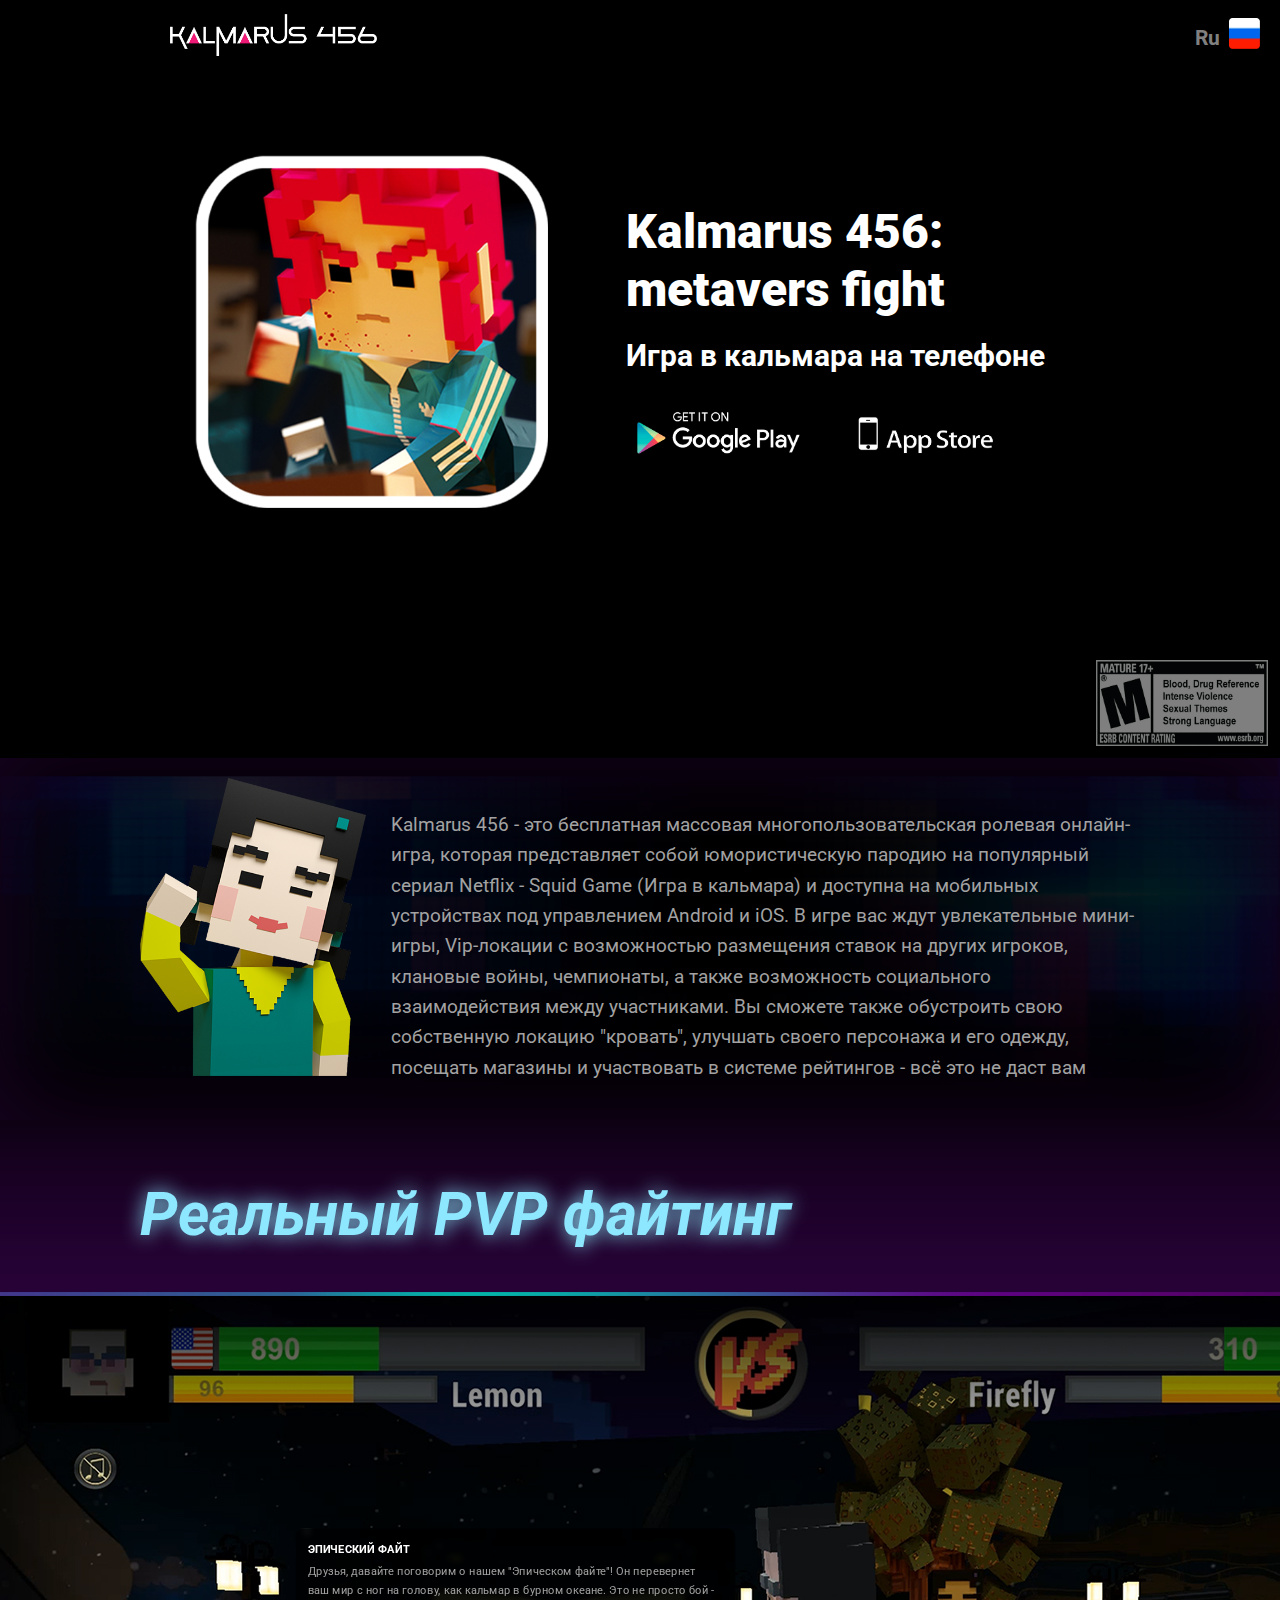
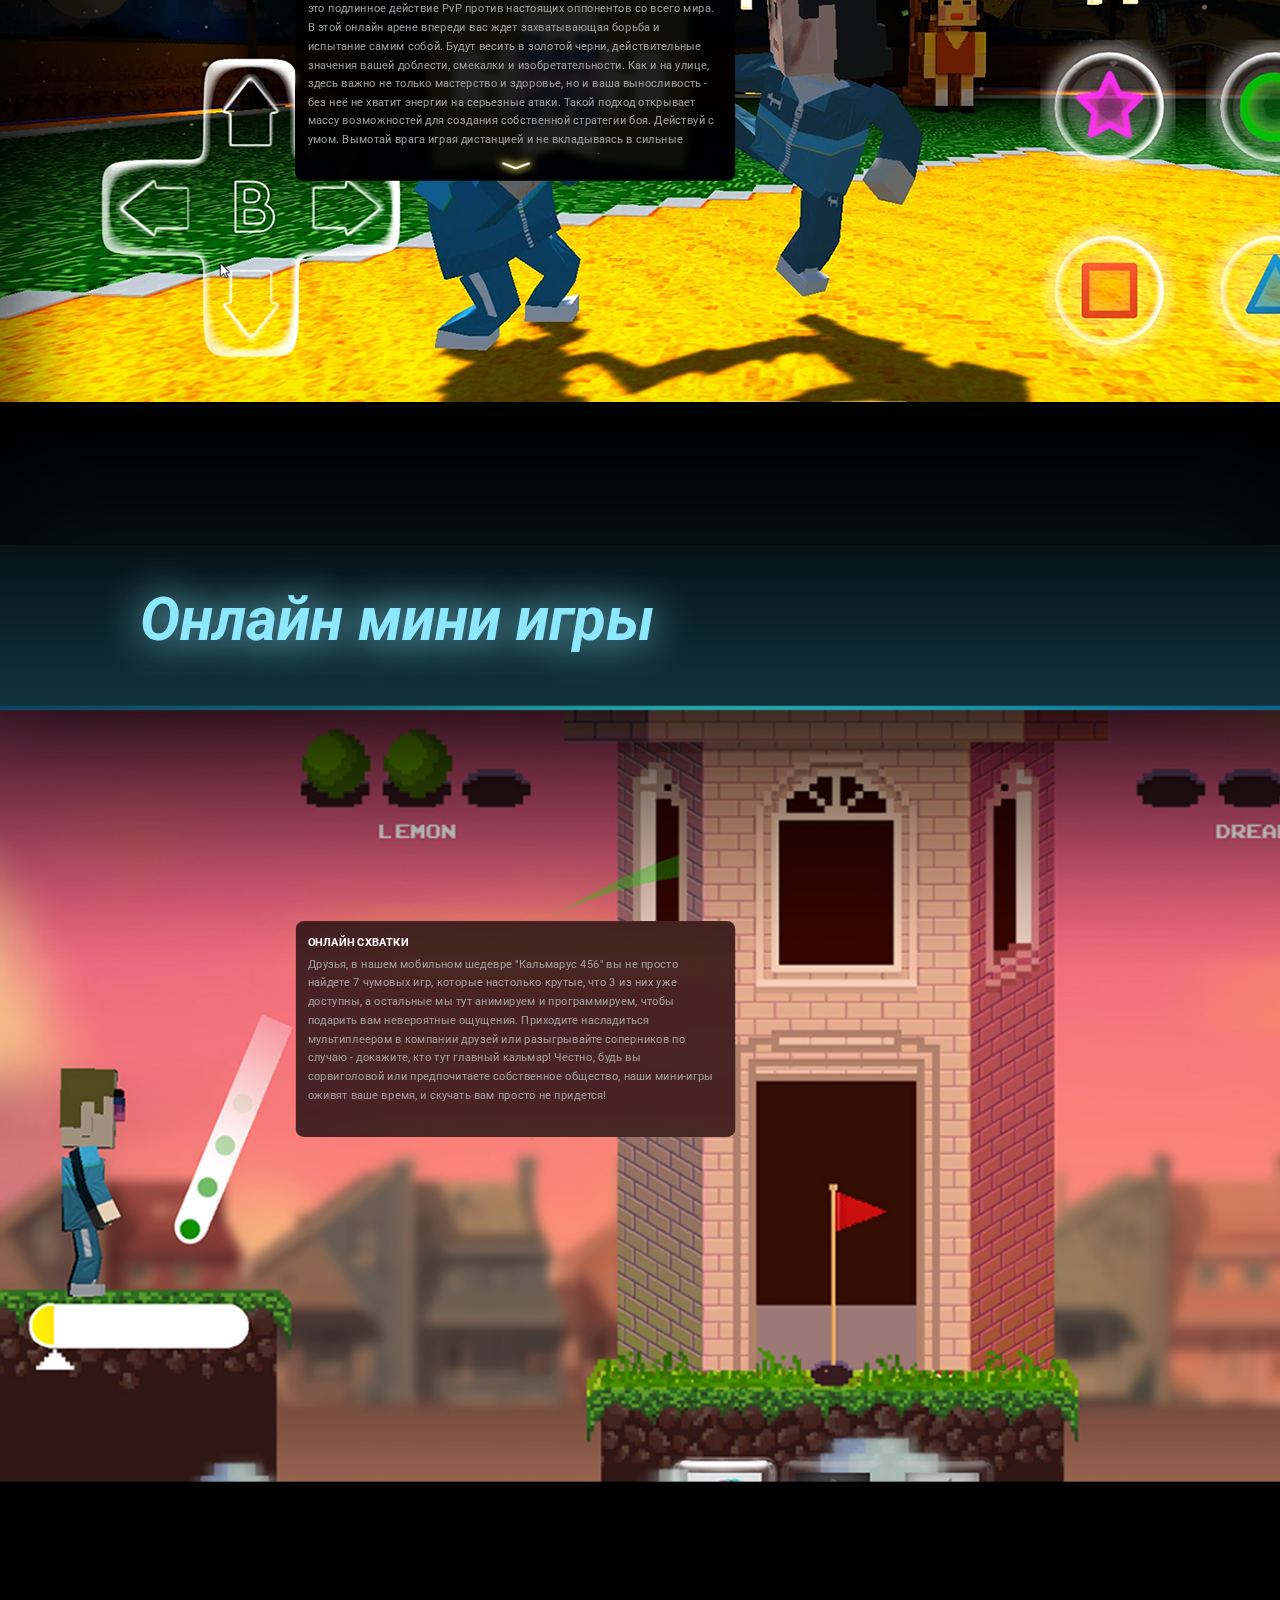
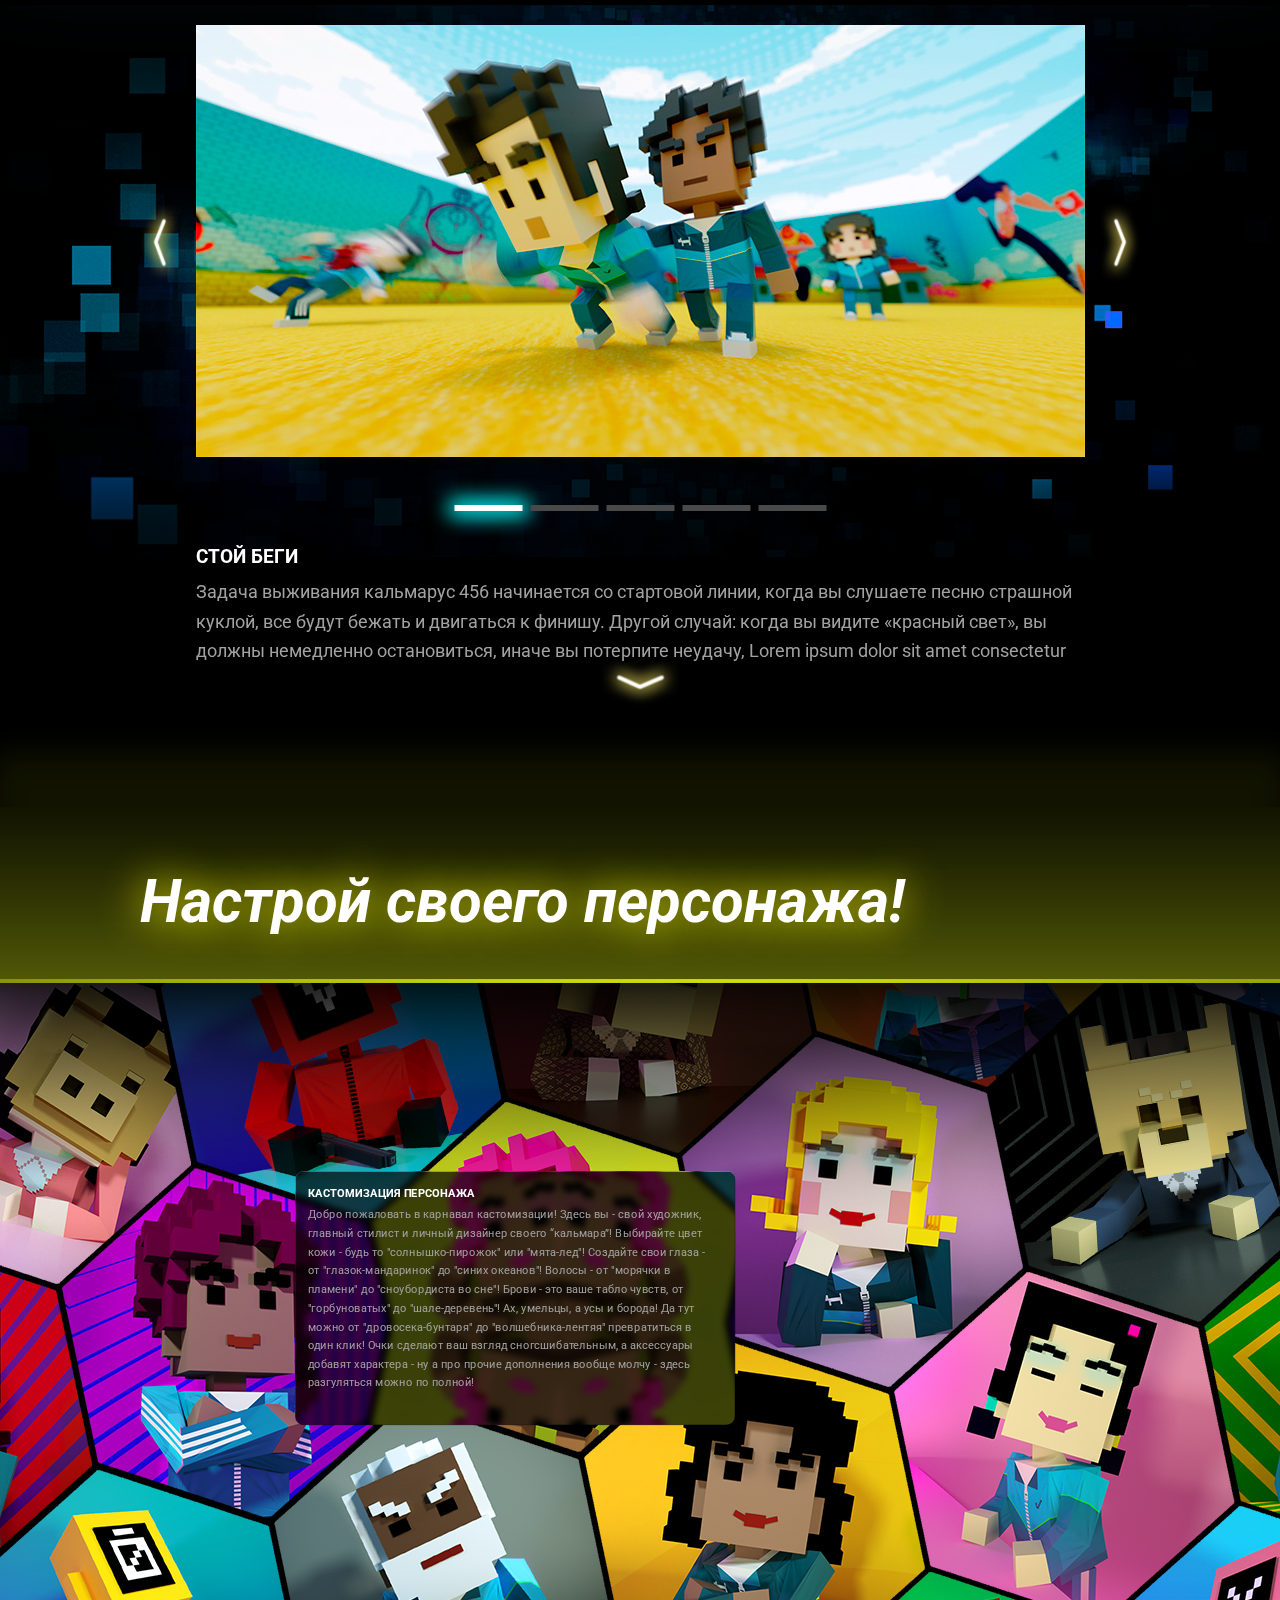
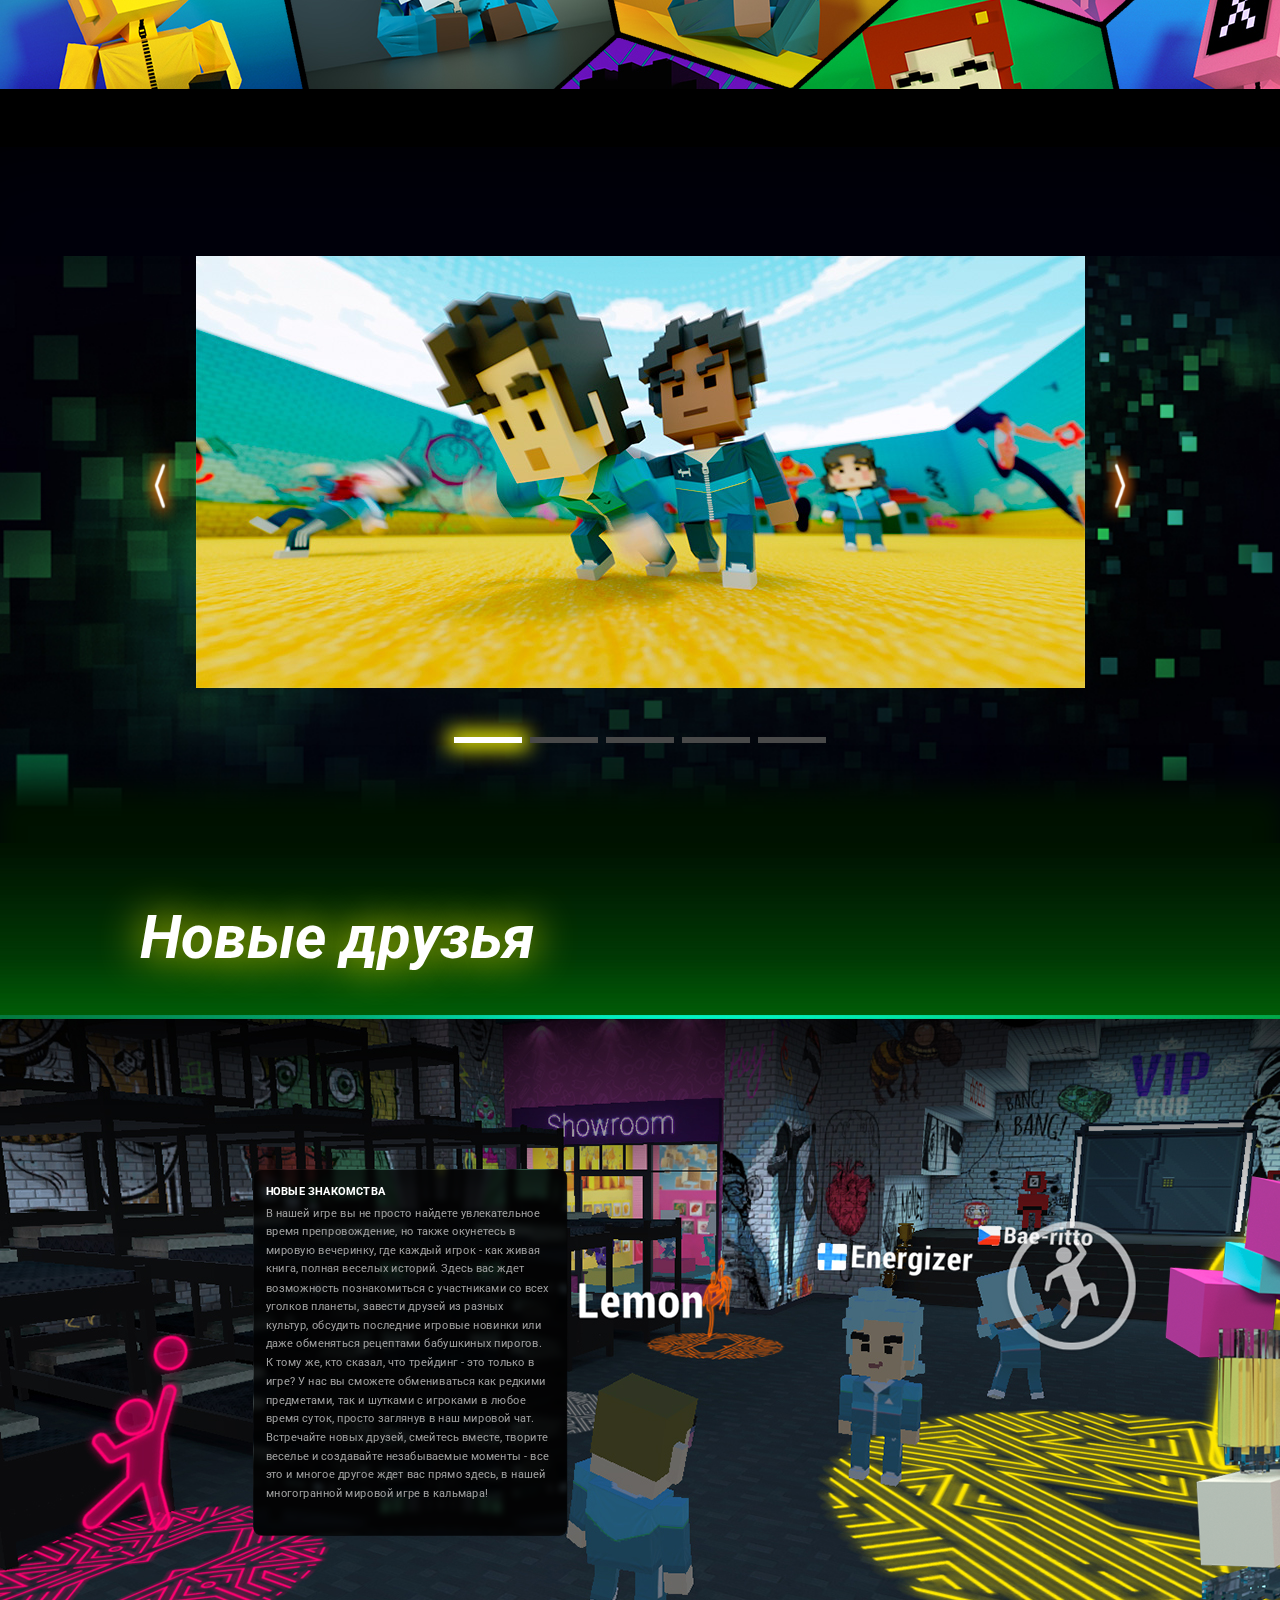
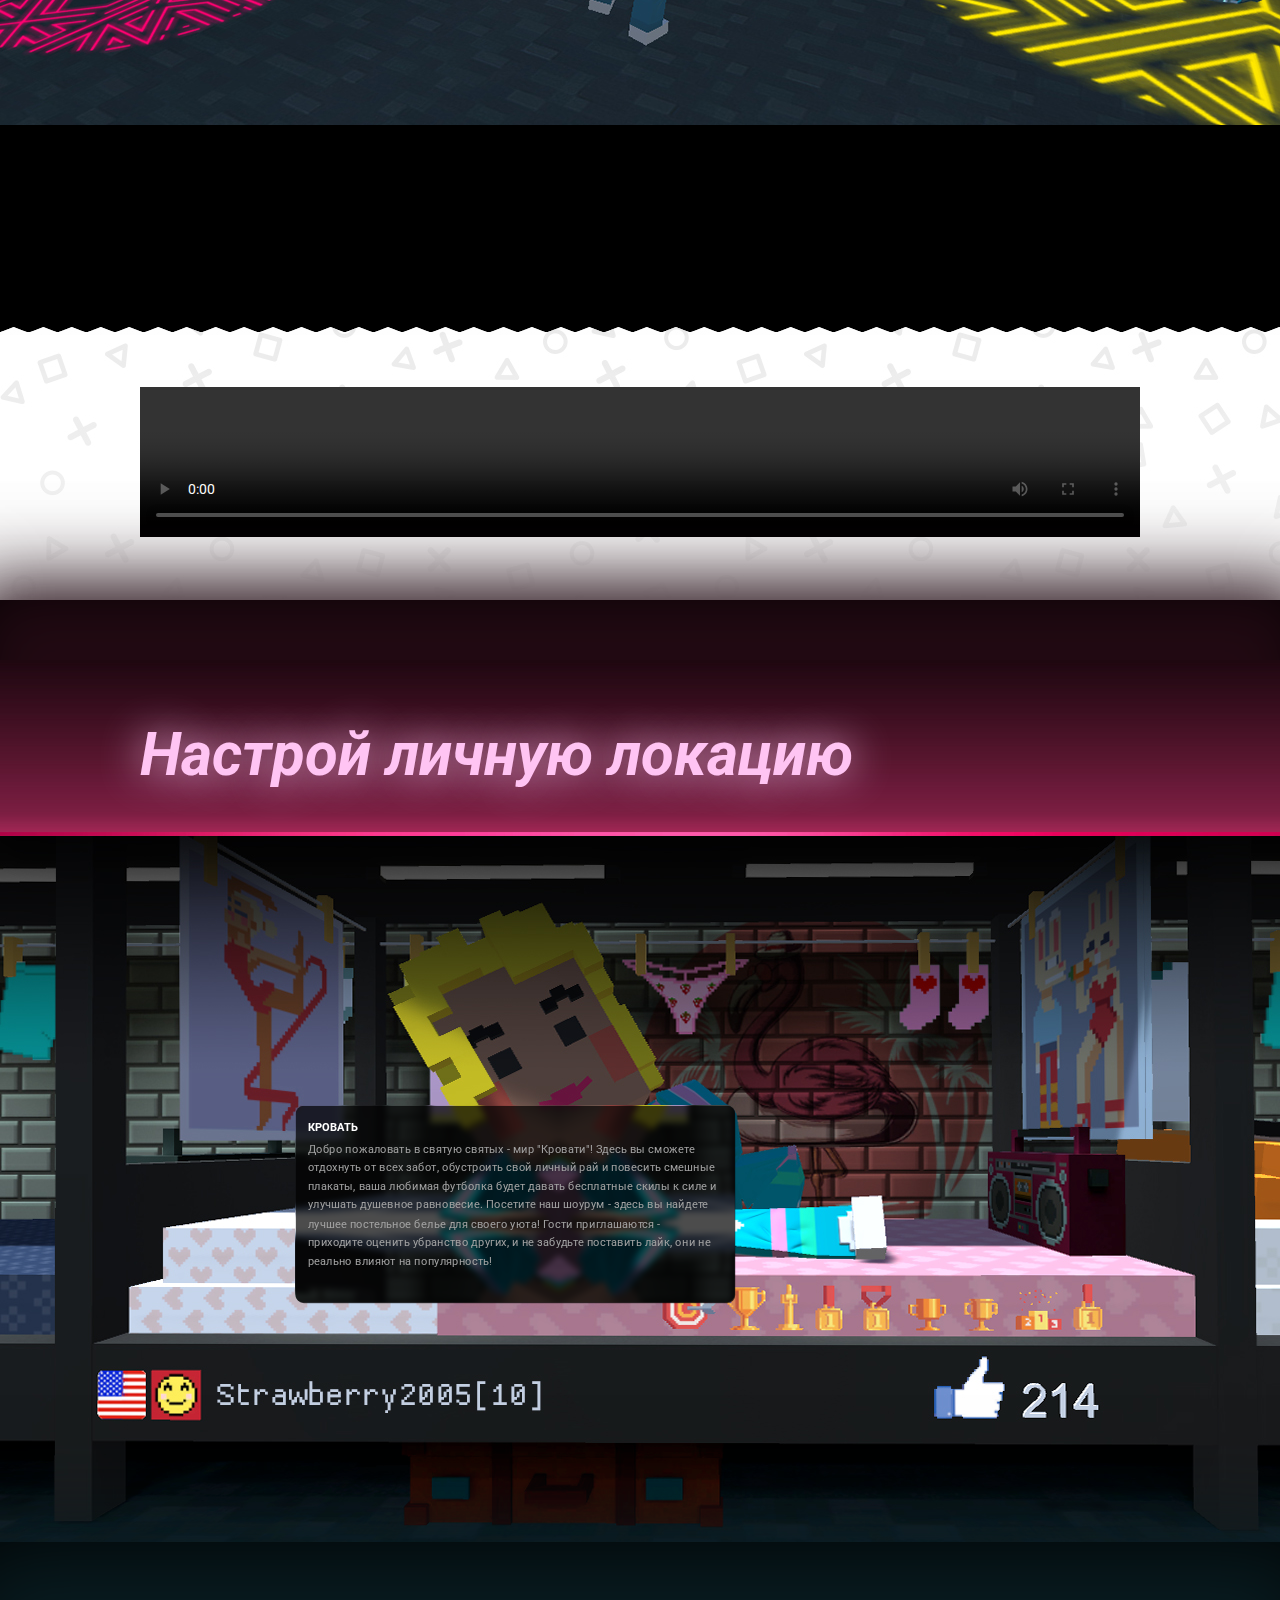
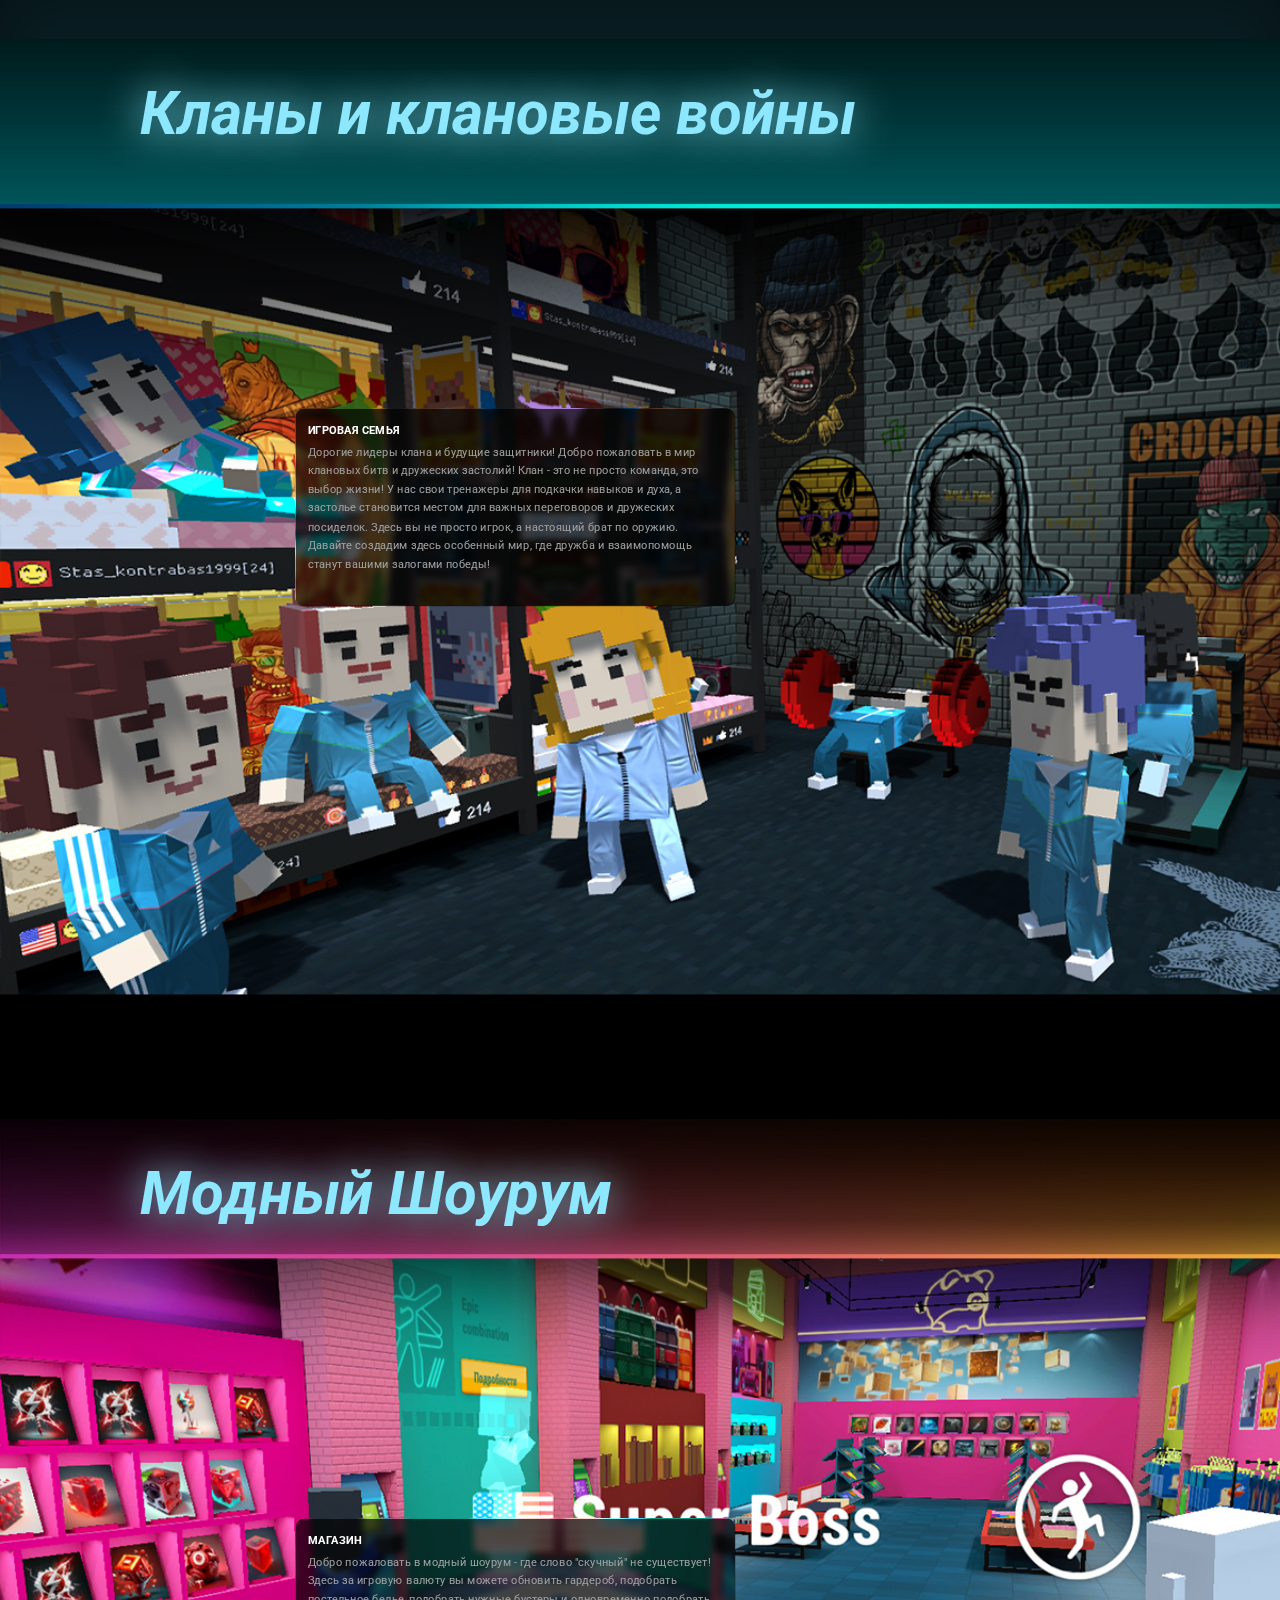
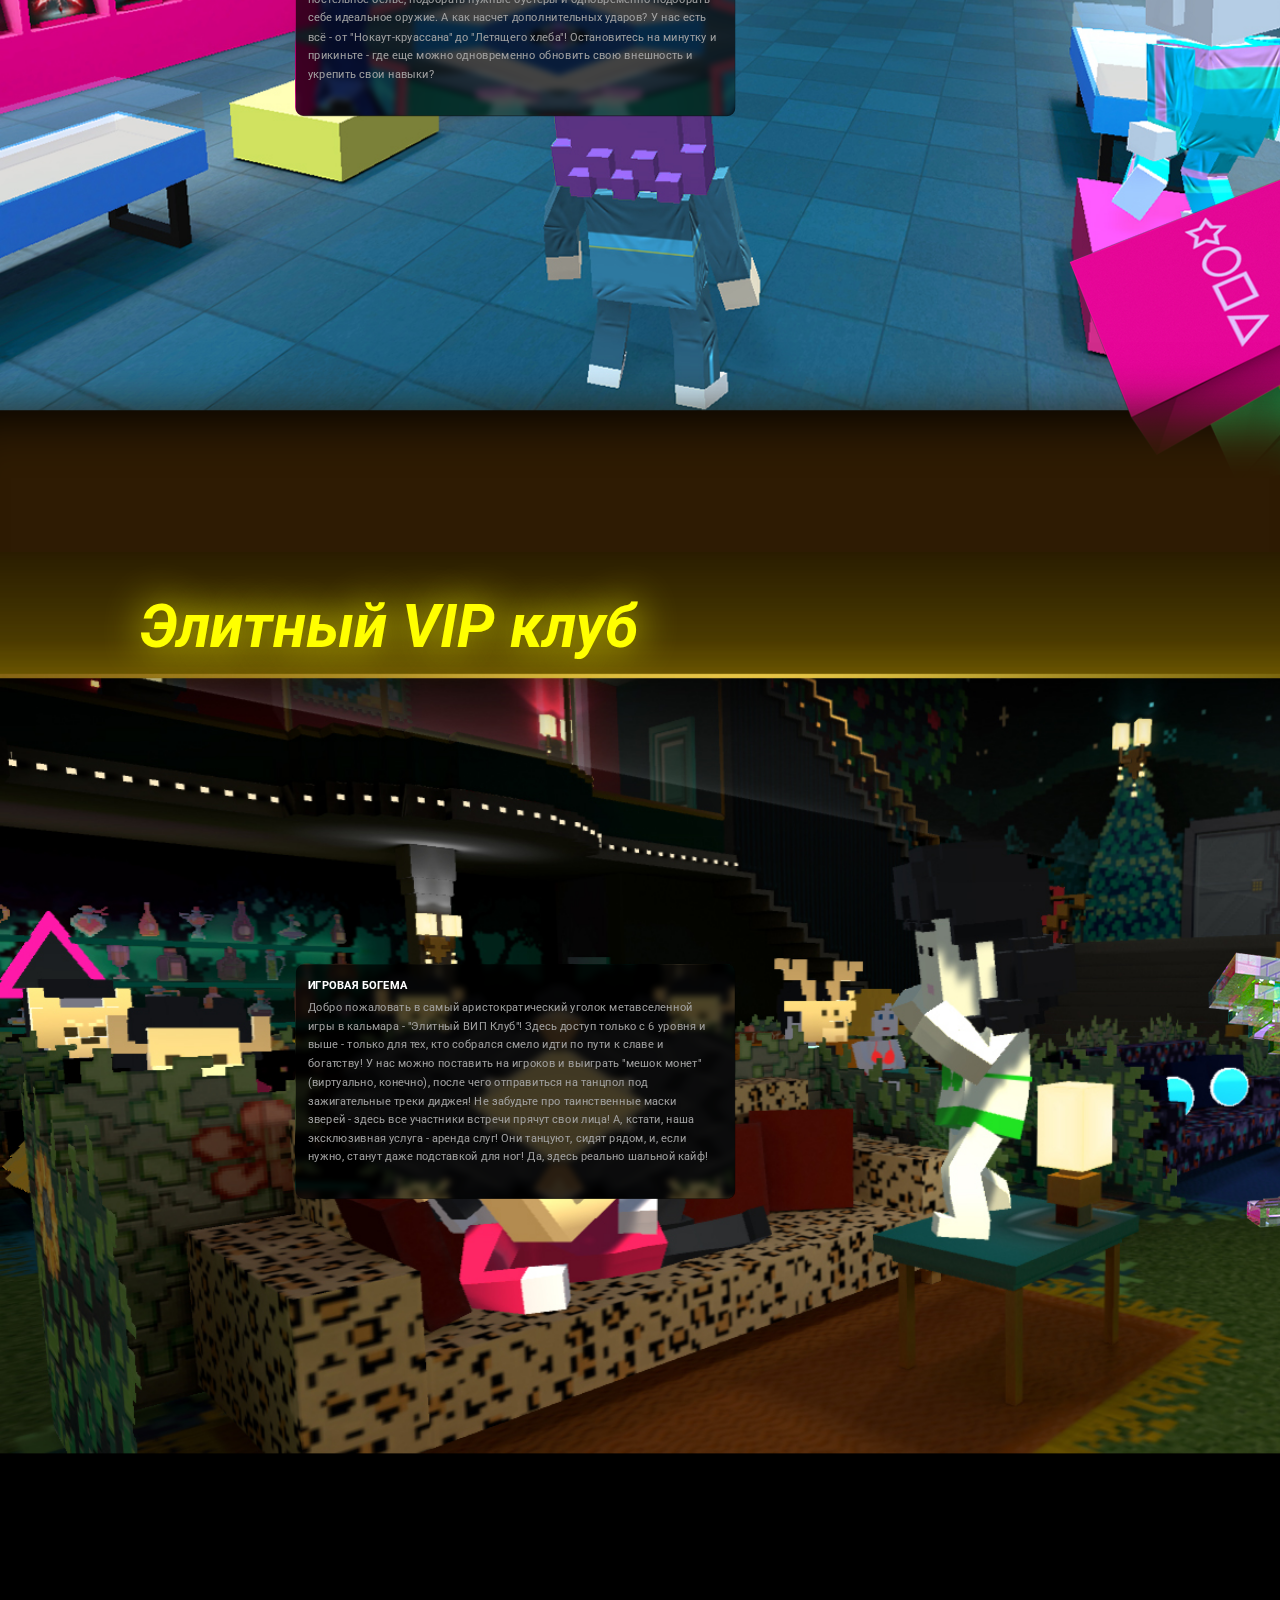
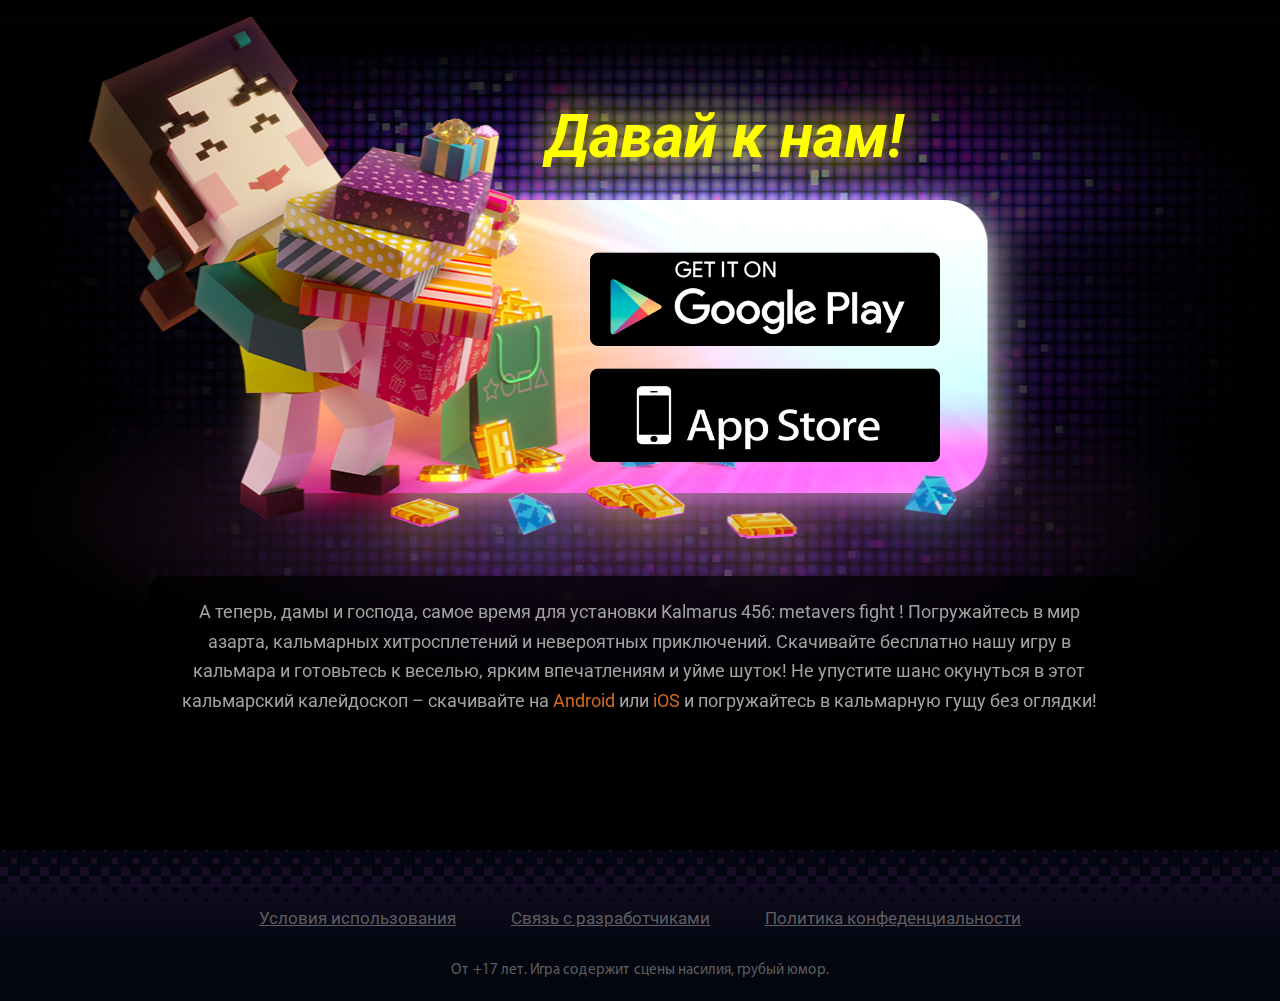
==== commit 0be9b175: "last" ====
--- a/index.html
+++ b/index.html
@@ -4,7 +4,7 @@
     <meta charset="UTF-8" />
     <meta http-equiv="X-UA-Compatible" content="IE=edge" />
     <meta name="viewport" content="width=device-width, initial-scale=1.0" />
-    <link rel="icon" href="favicon.ico" type="image/x-icon" />
+    <link rel="icon" href="images/icon.png" type="image/x-icon" />
     <link
       rel="stylesheet"
       href="https://cdn.jsdelivr.net/npm/swiper@11/swiper-bundle.min.css"
@@ -38,75 +38,75 @@
                 </div>
                 <div class="header__countries-bot">
                   <a href="" class="header__item">
-                    <img src="images/flags/us.png" alt="">
+                    <img src="images/flags/us.png" alt="" />
                     <span>Америка</span>
                   </a>
                   <a href="" class="header__item">
-                    <img src="images/flags/al.png" alt="">
+                    <img src="images/flags/al.png" alt="" />
                     <span>Арабская лига</span>
                   </a>
                   <a href="" class="header__item">
-                    <img src="images/flags/vn.png" alt="">
+                    <img src="images/flags/vn.png" alt="" />
                     <span>Вьетнам</span>
                   </a>
                   <a href="" class="header__item">
-                    <img src="images/flags/dk.png" alt="">
+                    <img src="images/flags/dk.png" alt="" />
                     <span>Дания</span>
                   </a>
                   <a href="" class="header__item">
-                    <img src="images/flags/is.png" alt="">
+                    <img src="images/flags/is.png" alt="" />
                     <span>Исландия</span>
                   </a>
                   <a href="" class="header__item">
-                    <img src="images/flags/es.png" alt="">
+                    <img src="images/flags/es.png" alt="" />
                     <span>Испания</span>
                   </a>
                   <a href="" class="header__item">
-                    <img src="images/flags/it.png" alt="">
+                    <img src="images/flags/it.png" alt="" />
                     <span>Италия</span>
                   </a>
                   <a href="" class="header__item">
-                    <img src="images/flags/de.png" alt="">
+                    <img src="images/flags/de.png" alt="" />
                     <span>Германия</span>
                   </a>
                   <a href="" class="header__item">
-                    <img src="images/flags/nl.png" alt="">
+                    <img src="images/flags/nl.png" alt="" />
                     <span>Нидерланды</span>
                   </a>
                   <a href="" class="header__item">
-                    <img src="images/flags/no.png" alt="">
+                    <img src="images/flags/no.png" alt="" />
                     <span>Норвегия</span>
                   </a>
                   <a href="" class="header__item">
-                    <img src="images/flags/pt.png" alt="">
+                    <img src="images/flags/pt.png" alt="" />
                     <span>Португалия</span>
                   </a>
                   <a href="" class="header__item">
-                    <img src="images/flags/ru.png" alt="">
+                    <img src="images/flags/ru.png" alt="" />
                     <span>Россия</span>
                   </a>
                   <a href="" class="header__item">
-                    <img src="images/flags/th.png" alt="">
+                    <img src="images/flags/th.png" alt="" />
                     <span>Таиланд</span>
                   </a>
                   <a href="" class="header__item">
-                    <img src="images/flags/tr.png" alt="">
+                    <img src="images/flags/tr.png" alt="" />
                     <span>Турция</span>
                   </a>
                   <a href="" class="header__item">
-                    <img src="images/flags/fr.png" alt="">
+                    <img src="images/flags/fr.png" alt="" />
                     <span>Франция</span>
                   </a>
                   <a href="" class="header__item">
-                    <img src="images/flags/in.png" alt="">
+                    <img src="images/flags/in.png" alt="" />
                     <span>Индия</span>
                   </a>
                   <a href="" class="header__item">
-                    <img src="images/flags/cz.png" alt="">
+                    <img src="images/flags/cz.png" alt="" />
                     <span>Чехия</span>
                   </a>
                   <a href="" class="header__item">
-                    <img src="images/flags/se.png" alt="">
+                    <img src="images/flags/se.png" alt="" />
                     <span>Швеция</span>
                   </a>
                 </div>
@@ -153,11 +153,9 @@
         <section class="about">
           <div class="about__container container">
             <div class="about__inner">
-              <div class="about__img">
-                <img src="images/kukl_fine.png" alt="" />
-              </div>
               <div class="about__right">
                 <div class="about__right-inner">
+                  <img src="images/kukl_fine.png" alt="" />
                   <p class="about__text">
                     Kalmarus 456 - это бесплатная массовая многопользовательская
                     ролевая онлайн-игра, которая представляет собой
@@ -173,6 +171,9 @@
                     заскучать в мета вселенной Kalmarus 456!
                   </p>
                 </div>
+              </div>
+              <div class="about__after">
+                <img src="images/str_zhelt.png" alt="" />
               </div>
             </div>
           </div>
@@ -201,6 +202,9 @@
                   и не вкладываясь в сильные удары, замани в ловушку, перетерпи
                   урон используя блок, а затем
                 </div>
+                <div class="fight__after">
+                  <img src="images/str_zhelt.png" alt="" />
+                </div>
               </div>
             </div>
           </div>
@@ -227,6 +231,9 @@
                   сорвиголовой или предпочитаете собственное общество, наши
                   мини-игры оживят ваше время, и скучать вам просто не придется!
                 </div>
+                <div class="online__after">
+                  <img src="images/str_zhelt.png" alt="" />
+                </div>
               </div>
             </div>
           </div>
@@ -247,8 +254,15 @@
                         линии, когда вы слушаете песню страшной куклой, все
                         будут бежать и двигаться к финишу. Другой случай: когда
                         вы видите «красный свет», вы должны немедленно
-                        остановиться, иначе вы потерпите неудачу,
+                        остановиться, иначе вы потерпите неудачу, Lorem ipsum
+                        dolor sit amet consectetur adipisicing elit. At maxime
+                        nemo porro ipsa voluptate repellat iste iure rem
+                        corrupti reprehenderit. Facilis ipsam accusantium dolor
+                        nam doloremque rem fugiat, minus reprehenderit.
                       </p>
+                      <div class="run__after">
+                        <img src="images/str_zhelt.png" alt="" />
+                      </div>
                     </div>
                   </div>
                   <div class="swiper-slide run-slide">
@@ -262,8 +276,15 @@
                         линии, когда вы слушаете песню страшной куклой, все
                         будут бежать и двигаться к финишу. Другой случай: когда
                         вы видите «красный свет», вы должны немедленно
-                        остановиться, иначе вы потерпите неудачу,
+                        остановиться, иначе вы потерпите неудачу, Lorem ipsum
+                        dolor sit amet consectetur adipisicing elit. At maxime
+                        nemo porro ipsa voluptate repellat iste iure rem
+                        corrupti reprehenderit. Facilis ipsam accusantium dolor
+                        nam doloremque rem fugiat, minus reprehenderit.
                       </p>
+                      <div class="run__after">
+                        <img src="images/str_zhelt.png" alt="" />
+                      </div>
                     </div>
                   </div>
                   <div class="swiper-slide run-slide">
@@ -277,8 +298,15 @@
                         линии, когда вы слушаете песню страшной куклой, все
                         будут бежать и двигаться к финишу. Другой случай: когда
                         вы видите «красный свет», вы должны немедленно
-                        остановиться, иначе вы потерпите неудачу,
+                        остановиться, иначе вы потерпите неудачу, Lorem ipsum
+                        dolor sit amet consectetur adipisicing elit. At maxime
+                        nemo porro ipsa voluptate repellat iste iure rem
+                        corrupti reprehenderit. Facilis ipsam accusantium dolor
+                        nam doloremque rem fugiat, minus reprehenderit.
                       </p>
+                      <div class="run__after">
+                        <img src="images/str_zhelt.png" alt="" />
+                      </div>
                     </div>
                   </div>
                   <div class="swiper-slide run-slide">
@@ -292,8 +320,15 @@
                         линии, когда вы слушаете песню страшной куклой, все
                         будут бежать и двигаться к финишу. Другой случай: когда
                         вы видите «красный свет», вы должны немедленно
-                        остановиться, иначе вы потерпите неудачу,
+                        остановиться, иначе вы потерпите неудачу, Lorem ipsum
+                        dolor sit amet consectetur adipisicing elit. At maxime
+                        nemo porro ipsa voluptate repellat iste iure rem
+                        corrupti reprehenderit. Facilis ipsam accusantium dolor
+                        nam doloremque rem fugiat, minus reprehenderit.
                       </p>
+                      <div class="run__after">
+                        <img src="images/str_zhelt.png" alt="" />
+                      </div>
                     </div>
                   </div>
                   <div class="swiper-slide run-slide">
@@ -307,8 +342,15 @@
                         линии, когда вы слушаете песню страшной куклой, все
                         будут бежать и двигаться к финишу. Другой случай: когда
                         вы видите «красный свет», вы должны немедленно
-                        остановиться, иначе вы потерпите неудачу,
+                        остановиться, иначе вы потерпите неудачу, Lorem ipsum
+                        dolor sit amet consectetur adipisicing elit. At maxime
+                        nemo porro ipsa voluptate repellat iste iure rem
+                        corrupti reprehenderit. Facilis ipsam accusantium dolor
+                        nam doloremque rem fugiat, minus reprehenderit.
                       </p>
+                      <div class="run__after">
+                        <img src="images/str_zhelt.png" alt="" />
+                      </div>
                     </div>
                   </div>
                 </div>
@@ -345,6 +387,9 @@
                   взгляд сногсшибательным, а аксессуары добавят характера - ну а
                   про прочие дополнения вообще молчу - здесь разгуляться можно
                   по полной!
+                </div>
+                <div class="custom__after">
+                  <img src="images/str_zhelt.png" alt="" />
                 </div>
               </div>
             </div>
@@ -421,6 +466,9 @@
                   моменты - все это и многое другое ждет вас прямо здесь, в
                   нашей многогранной мировой игре в кальмара!
                 </div>
+                <div class="friends__after">
+                  <img src="images/str_zhelt.png" alt="" />
+                </div>
               </div>
             </div>
           </div>
@@ -451,6 +499,9 @@
                   убранство других, и не забудьте поставить лайк, они не реально
                   влияют на популярность!
                 </div>
+                <div class="loc__after">
+                  <img src="images/str_zhelt.png" alt="" />
+                </div>
               </div>
             </div>
           </div>
@@ -472,6 +523,9 @@
                   переговоров и дружеских посиделок. Здесь вы не просто игрок, а
                   настоящий брат по оружию. Давайте создадим здесь особенный
                   мир, где дружба и взаимопомощь станут вашими залогами победы!
+                </div>
+                <div class="clan__after">
+                  <img src="images/str_zhelt.png" alt="" />
                 </div>
               </div>
             </div>
@@ -495,6 +549,9 @@
                   до "Летящего хлеба"! Остановитесь на минутку и прикиньте - где
                   еще можно одновременно обновить свою внешность и укрепить свои
                   навыки?
+                </div>
+                <div class="moda__after">
+                  <img src="images/str_zhelt.png" alt="" />
                 </div>
               </div>
             </div>
@@ -522,6 +579,9 @@
                   и, если нужно, станут даже подставкой для ног! Да, здесь
                   реально шальной кайф!
                 </div>
+                <div class="vip__after">
+                  <img src="images/str_zhelt.png" alt="" />
+                </div>
               </div>
             </div>
           </div>
--- a/css/style.css
+++ b/css/style.css
@@ -4,6 +4,7 @@
   width: 100%;
   max-width: 100%;
   overflow-x: hidden;
+  font-family: "Roboto";
 }
 
 .wrapper {
@@ -88,6 +89,10 @@
   background-color: gray;
   border-radius: 9em;
   opacity: 0.4;
+}
+
+.tous__par a {
+  color: chocolate;
 }
 
 .header__inner {
@@ -344,7 +349,7 @@
   text-shadow: -5.416px 7.188px 16px rgba(0, 0, 0, 0.42);
   margin-bottom: 20px;
   font-weight: 400;
-  max-width: 310px;
+  max-width: 320px;
   font-weight: 900;
 }
 .main__right .main__subtitle {
@@ -381,12 +386,34 @@
 }
 
 .about {
-  background-image: url("/images/shutterstock_2137531191.png");
+  background-image: url("https://miks1na.github.io/Kalmarus456/images/shutterstock_2137531191.png");
   background-repeat: no-repeat;
   background-size: 100% 970px;
   background-position: center bottom;
   -webkit-box-shadow: inset 0px 0px 100px #190224;
           box-shadow: inset 0px 0px 100px #190224;
+}
+.about .about__after {
+  display: none;
+  width: 40px;
+  height: 80px;
+  position: absolute;
+  bottom: -15px;
+  left: 50%;
+  z-index: 10;
+  cursor: pointer;
+  -webkit-transform: translate(-50%);
+          transform: translate(-50%);
+}
+.about .about__after img {
+  width: 40px;
+  height: 80px;
+  -webkit-transform: rotate(-90deg);
+          transform: rotate(-90deg);
+}
+.about__after-active {
+  -webkit-transform: rotate(-180deg) translate(50%) !important;
+          transform: rotate(-180deg) translate(50%) !important;
 }
 .about__inner {
   display: -webkit-box;
@@ -396,12 +423,15 @@
   -webkit-box-direction: normal;
       -ms-flex-direction: row;
           flex-direction: row;
-  padding: 20px 0 32px 0;
+  padding: 20px 0 42px 0;
   gap: 22px;
-}
-.about__img img {
+  position: relative;
+}
+.about img {
   width: 226px;
   height: 298px;
+  float: left;
+  margin-right: 25px;
 }
 .about__text {
   padding-top: 32px;
@@ -409,16 +439,41 @@
   font-family: "Roboto";
   color: rgb(162, 162, 162);
   line-height: 1.64;
-  text-align: left;
+  height: 300px;
+  overflow: hidden;
+}
+.about__text-active {
+  height: auto;
+  display: inline;
+  margin-top: 32px;
 }
 
 .fight {
   padding-bottom: 210px;
   position: relative;
-  background-image: url("/images/podlozhki/fight.jpg");
+  background-image: url("https://miks1na.github.io/Kalmarus456/images/podlozhki/fight.jpg");
   background-repeat: no-repeat;
   background-position: 0px -30px;
   background-size: cover 700px;
+}
+.fight__after {
+  position: absolute;
+  bottom: -15px;
+  left: 50%;
+  z-index: 10;
+  cursor: pointer;
+  -webkit-transform: translate(-50%);
+          transform: translate(-50%);
+}
+.fight__after-active {
+  -webkit-transform: rotate(-180deg) translate(50%);
+          transform: rotate(-180deg) translate(50%);
+}
+.fight__after img {
+  width: 40px;
+  height: 80px;
+  -webkit-transform: rotate(-90deg);
+          transform: rotate(-90deg);
 }
 .fight__img {
   position: absolute;
@@ -452,13 +507,14 @@
 .fight__main {
   border-radius: 14px;
   background-color: rgba(0, 0, 0, 0.702);
-  padding: 21px 31px 55px 20px;
+  padding: 21px 31px 45px 20px;
   margin-left: 9px;
   max-width: 733px;
   -webkit-backdrop-filter: blur(5px);
           backdrop-filter: blur(5px);
   -webkit-transform: scale(0.6);
           transform: scale(0.6);
+  position: relative;
 }
 .fight__title {
   display: inline;
@@ -486,6 +542,11 @@
   color: rgb(162, 162, 162);
   line-height: 1.64;
   text-align: left;
+  height: 320px;
+  overflow: hidden;
+}
+.fight__par-active {
+  height: auto !important;
 }
 
 .online {
@@ -493,10 +554,30 @@
           box-shadow: 0px -45px 100px 10px #051114;
   padding-bottom: 326px;
   position: relative;
-  background-image: url("/images/podlozhki/shariki.jpg");
+  background-image: url("https://miks1na.github.io/Kalmarus456/images/podlozhki/shariki.jpg");
   background-repeat: no-repeat;
   background-position: 0px -60px;
   background-size: cover;
+}
+.online__after {
+  display: none;
+  position: absolute;
+  bottom: -15px;
+  left: 50%;
+  z-index: 10;
+  cursor: pointer;
+  -webkit-transform: translate(-50%);
+          transform: translate(-50%);
+}
+.online__after-active {
+  -webkit-transform: rotate(-180deg) translate(50%);
+          transform: rotate(-180deg) translate(50%);
+}
+.online__after img {
+  width: 40px !important;
+  height: 80px !important;
+  -webkit-transform: rotate(-90deg);
+          transform: rotate(-90deg);
 }
 .online__container {
   position: relative;
@@ -581,12 +662,37 @@
   line-height: 1.64;
   text-align: left;
 }
+.online__par-active {
+  height: auto !important;
+}
 
 .run {
   padding-bottom: 100px;
-  background: url("/images/Hue_Saturation 1.png");
+  background: url("https://miks1na.github.io/Kalmarus456/images/Hue_Saturation 1.png");
   background-repeat: no-repeat;
   background-position: center -250px;
+}
+.run__text {
+  padding-bottom: 45px;
+}
+.run__after {
+  position: absolute;
+  bottom: -15px;
+  left: 50%;
+  z-index: 10;
+  cursor: pointer;
+  -webkit-transform: translate(-50%);
+          transform: translate(-50%);
+}
+.run__after-active {
+  -webkit-transform: rotate(-180deg) translate(50%);
+          transform: rotate(-180deg) translate(50%);
+}
+.run__after img {
+  width: 40px;
+  height: 80px;
+  -webkit-transform: rotate(-90deg);
+          transform: rotate(-90deg);
 }
 .run__inner {
   position: relative;
@@ -610,6 +716,12 @@
   color: rgb(162, 162, 162);
   line-height: 1.64;
   text-align: left;
+  height: 85px;
+  padding-bottom: 20px;
+  overflow: hidden;
+}
+.run .run__par-active {
+  height: auto;
 }
 .run img {
   width: 100%;
@@ -634,16 +746,23 @@
 .run .run-pagination {
   position: absolute;
   z-index: 10;
-  top: 490px;
+  top: 500px;
   left: 50%;
   -webkit-transform: translate(-50%);
-          transform: translate(-50%);
-  width: auto;
+  transform: translate(-50%);
+  width: 100%;
+  height: 30px;
+  display: -webkit-box;
+  display: -ms-flexbox;
+  display: flex;
+  -webkit-box-pack: center;
+      -ms-flex-pack: center;
+          justify-content: center;
 }
 .run .swiper-button-prev-run {
   position: absolute;
   left: 0px;
-  top: 205px;
+  top: 28%;
   width: 40px;
   height: 80px;
   cursor: pointer;
@@ -654,7 +773,7 @@
 }
 .run .swiper-button-next-run {
   position: absolute;
-  top: 205px;
+  top: 28%;
   right: 0;
   -webkit-transform: rotateY(180deg);
           transform: rotateY(180deg);
@@ -672,10 +791,30 @@
           box-shadow: 0px -45px 30px 8px #121401;
   padding-bottom: 276px;
   position: relative;
-  background-image: url("../images/podlozhki/castum.jpg");
+  background-image: url("https://miks1na.github.io/Kalmarus456/images/podlozhki/castum.jpg");
   background-repeat: no-repeat;
   background-position: 0px -30px;
   background-size: cover 700px;
+}
+.custom__after {
+  display: none;
+  position: absolute;
+  bottom: -15px;
+  left: 50%;
+  z-index: 10;
+  cursor: pointer;
+  -webkit-transform: translate(-50%);
+          transform: translate(-50%);
+}
+.custom__after-active {
+  -webkit-transform: rotate(-180deg) translate(50%);
+          transform: rotate(-180deg) translate(50%);
+}
+.custom__after img {
+  width: 40px;
+  height: 80px;
+  -webkit-transform: rotate(-90deg);
+          transform: rotate(-90deg);
 }
 .custom__container {
   position: relative;
@@ -750,10 +889,13 @@
   line-height: 1.64;
   text-align: left;
 }
+.custom__par-active {
+  height: auto !important;
+}
 
 .pers {
   padding-bottom: 70px;
-  background: url("/images/bg_photo_z.jpg");
+  background: url("https://miks1na.github.io/Kalmarus456/images/bg_photo_z.jpg");
   background-size: cover;
   background-repeat: no-repeat;
   background-position: center 0px;
@@ -790,11 +932,15 @@
 .pers .pers-pagination {
   position: absolute;
   z-index: 10;
-  top: 470px;
-  left: 50%;
-  -webkit-transform: translate(-50%);
-          transform: translate(-50%);
-  width: auto;
+  bottom: 30px;
+  left: 0;
+  width: 100%;
+  display: -webkit-box;
+  display: -ms-flexbox;
+  display: flex;
+  -webkit-box-pack: center;
+      -ms-flex-pack: center;
+          justify-content: center;
 }
 .pers .swiper-button-prev-pers {
   position: absolute;
@@ -828,10 +974,30 @@
           box-shadow: 0px -45px 30px 8px #001201;
   padding-bottom: 200px;
   position: relative;
-  background-image: url("../images/podlozhki/lobby.jpg");
+  background-image: url("https://miks1na.github.io/Kalmarus456/images/podlozhki/lobby.jpg");
   background-repeat: no-repeat;
   background-position: 0px -30px;
   background-size: cover 700px;
+}
+.friends__after {
+  display: none;
+  position: absolute;
+  bottom: -15px;
+  left: 50%;
+  z-index: 10;
+  cursor: pointer;
+  -webkit-transform: translate(-50%);
+          transform: translate(-50%);
+}
+.friends__after-active {
+  -webkit-transform: rotate(-180deg) translate(50%);
+          transform: rotate(-180deg) translate(50%);
+}
+.friends__after img {
+  width: 40px;
+  height: 80px;
+  -webkit-transform: rotate(-90deg);
+          transform: rotate(-90deg);
 }
 .friends__container {
   position: relative;
@@ -906,9 +1072,12 @@
   line-height: 1.64;
   text-align: left;
 }
+.friends__par-active {
+  height: auto !important;
+}
 
 .video {
-  background-image: url("../images/bg_vidos.jpg");
+  background-image: url("https://miks1na.github.io/Kalmarus456/images/bg_vidos.jpg");
   background-repeat: repeat no-repeat;
   margin-bottom: 60px;
 }
@@ -924,10 +1093,30 @@
           box-shadow: 0px -45px 70px 30px #220a13;
   padding-bottom: 200px;
   position: relative;
-  background-image: url("../images/podlozhki/krovat.jpg");
+  background-image: url("https://miks1na.github.io/Kalmarus456/images/podlozhki/krovat.jpg");
   background-repeat: no-repeat;
   background-position: 0px -30px;
   background-size: cover 700px;
+}
+.loc__after {
+  display: none;
+  position: absolute;
+  bottom: -15px;
+  left: 50%;
+  z-index: 10;
+  cursor: pointer;
+  -webkit-transform: translate(-50%);
+          transform: translate(-50%);
+}
+.loc__after-active {
+  -webkit-transform: rotate(-180deg) translate(50%);
+          transform: rotate(-180deg) translate(50%);
+}
+.loc__after img {
+  width: 40px;
+  height: 80px;
+  -webkit-transform: rotate(-90deg);
+          transform: rotate(-90deg);
 }
 .loc__container {
   position: relative;
@@ -1004,6 +1193,10 @@
   color: rgb(162, 162, 162);
   line-height: 1.64;
   text-align: left;
+  overflow: hidden;
+}
+.loc__par-active {
+  height: auto !important;
 }
 
 .clan {
@@ -1011,10 +1204,30 @@
           box-shadow: 0px -45px 100px 50px #091d22;
   padding-bottom: 376px;
   position: relative;
-  background-image: url("/images/podlozhki/klan.jpg");
+  background-image: url("https://miks1na.github.io/Kalmarus456/images/podlozhki/klan.jpg");
   background-repeat: no-repeat;
   background-position: 0px -60px;
   background-size: cover;
+}
+.clan__after {
+  display: none;
+  position: absolute;
+  bottom: -15px;
+  left: 50%;
+  z-index: 10;
+  cursor: pointer;
+  -webkit-transform: translate(-50%);
+          transform: translate(-50%);
+}
+.clan__after-active {
+  -webkit-transform: rotate(-180deg) translate(50%);
+          transform: rotate(-180deg) translate(50%);
+}
+.clan__after img {
+  width: 40px;
+  height: 80px;
+  -webkit-transform: rotate(-90deg);
+          transform: rotate(-90deg);
 }
 .clan__container {
   position: relative;
@@ -1083,20 +1296,44 @@
   margin-bottom: 5px;
 }
 .clan__par {
+  overflow: hidden;
   font-size: 19px;
   font-family: "Roboto";
   color: rgb(162, 162, 162);
   line-height: 1.64;
   text-align: left;
 }
+.clan__par-active {
+  height: auto !important;
+}
 
 .moda {
   padding-bottom: 300px;
   position: relative;
-  background-image: url("/images/podlozhki/magaz.jpg");
+  background-image: url("https://miks1na.github.io/Kalmarus456/images/podlozhki/magaz.jpg");
   background-repeat: no-repeat;
   background-position: 0px -80px;
   background-size: cover;
+}
+.moda__after {
+  display: none;
+  position: absolute;
+  bottom: -15px;
+  left: 50%;
+  z-index: 10;
+  cursor: pointer;
+  -webkit-transform: translate(-50%);
+          transform: translate(-50%);
+}
+.moda__after-active {
+  -webkit-transform: rotate(-180deg) translate(50%);
+          transform: rotate(-180deg) translate(50%);
+}
+.moda__after img {
+  width: 40px;
+  height: 80px;
+  -webkit-transform: rotate(-90deg);
+          transform: rotate(-90deg);
 }
 .moda__container {
   position: relative;
@@ -1165,11 +1402,15 @@
   margin-bottom: 5px;
 }
 .moda__par {
+  overflow: hidden;
   font-size: 19px;
   font-family: "Roboto";
   color: rgb(162, 162, 162);
   line-height: 1.64;
   text-align: left;
+}
+.moda__par-active {
+  height: auto !important;
 }
 
 .vip {
@@ -1177,10 +1418,30 @@
           box-shadow: 0px -85px 50px 50px #2e1b03;
   padding-bottom: 270px;
   position: relative;
-  background-image: url("/images/podlozhki/vip.jpg");
+  background-image: url("https://miks1na.github.io/Kalmarus456/images/podlozhki/vip.jpg");
   background-repeat: no-repeat;
   background-position: 0px -100px;
   background-size: cover;
+}
+.vip__after {
+  display: none;
+  position: absolute;
+  bottom: -15px;
+  left: 50%;
+  z-index: 10;
+  cursor: pointer;
+  -webkit-transform: translate(-50%);
+          transform: translate(-50%);
+}
+.vip__after-active {
+  -webkit-transform: rotate(-180deg) translate(50%);
+          transform: rotate(-180deg) translate(50%);
+}
+.vip__after img {
+  width: 40px;
+  height: 80px;
+  -webkit-transform: rotate(-90deg);
+          transform: rotate(-90deg);
 }
 .vip__container {
   position: relative;
@@ -1249,15 +1510,19 @@
   margin-bottom: 5px;
 }
 .vip__par {
+  overflow: hidden;
   font-size: 19px;
   font-family: "Roboto";
   color: rgb(162, 162, 162);
   line-height: 1.64;
   text-align: left;
 }
+.vip__par-active {
+  height: auto !important;
+}
 
 .tous {
-  background: url("/images/kukla_k_nam.png");
+  background: url("https://miks1na.github.io/Kalmarus456/images/kukla_k_nam.png");
   background-repeat: no-repeat;
   background-position: center 0;
 }
@@ -1315,7 +1580,9 @@
 }
 
 .footer {
-  background: url("/images/futer.png");
+  background: url("https://miks1na.github.io/Kalmarus456/images/futer.png");
+  background-repeat: repeat no-repeat;
+  background-color: #030610;
   padding-top: 60px;
 }
 .footer nav {
@@ -1349,4 +1616,975 @@
   line-height: 1.357;
   text-align: center;
   padding-bottom: 20px;
+}
+
+.header__inner {
+  -webkit-box-align: center;
+      -ms-flex-align: center;
+          align-items: center;
+}
+
+@media (max-width: 1150px) {
+  .pers__inner {
+    padding: 0 50px;
+  }
+  .pers .swiper__pers {
+    width: 100%;
+  }
+  .pers {
+    margin-top: 40px;
+  }
+  .custom ._active {
+    top: 80px;
+  }
+  .run__inner {
+    padding: 0 50px;
+  }
+  .pers .swiper-button-next-pers {
+    top: 35%;
+  }
+  .pers .swiper-button-prev-pers {
+    top: 35%;
+  }
+  .run .swiper__run {
+    width: 100%;
+  }
+  .fight {
+    padding-bottom: 0;
+  }
+  .fight__img img {
+    height: 750px;
+  }
+  .clan {
+    padding-bottom: 100px;
+  }
+  .clan__img img {
+    height: 750px;
+  }
+  .moda {
+    padding-bottom: 100px;
+  }
+  .moda {
+    background-position: 0px -42px;
+  }
+  .vip {
+    background-position: 0px -42px;
+  }
+  .clan {
+    background-position: 0px -42px;
+  }
+  .moda__img img {
+    height: 750px;
+  }
+  .vip {
+    padding-bottom: 100px;
+  }
+  .vip__img img {
+    height: 750px;
+  }
+  .loc ._active {
+    top: 120px;
+  }
+  .loc {
+    padding-bottom: 0;
+  }
+  .loc__img img {
+    height: 750px;
+  }
+  .custom {
+    padding-bottom: 70px;
+  }
+  .custom__img img {
+    height: 650px;
+  }
+  .friends {
+    padding-bottom: 0;
+  }
+  .friends__img img {
+    height: 750px;
+  }
+  .online__img img {
+    height: 750px;
+  }
+  .fight__title {
+    font-size: 50px;
+  }
+  .header__inner .header__links {
+    padding-right: 65px;
+  }
+}
+@media (max-width: 1000px) {
+  .run .run-pagination {
+    top: 454px;
+  }
+}
+@media (max-width: 900px) {
+  .footer nav {
+    -webkit-box-orient: vertical;
+    -webkit-box-direction: normal;
+        -ms-flex-direction: column;
+            flex-direction: column;
+    gap: 15px;
+    margin-bottom: 34px;
+  }
+  .pers__inner {
+    padding: 0;
+  }
+  .pers .swiper-button-next-pers {
+    display: none;
+  }
+  .pers .swiper-button-prev-pers {
+    display: none;
+  }
+  .run .swiper-button-prev-run {
+    top: 25%;
+  }
+  .run .swiper-button-next-run {
+    top: 25%;
+  }
+  .run .run-pagination {
+    top: 410px;
+  }
+  .fight {
+    background-position: 0px -67px;
+  }
+  .fight__img img {
+    height: 750px;
+  }
+  .fight__title {
+    font-size: 36px;
+  }
+  .vip {
+    background-position: 0px -67px;
+  }
+  .vip__img img {
+    height: 750px;
+  }
+  .vip__title {
+    font-size: 36px;
+  }
+  .moda {
+    background-position: 0px -67px;
+  }
+  .moda__img img {
+    height: 750px;
+  }
+  .moda__title {
+    font-size: 36px;
+  }
+  .clan {
+    background-position: 0px -67px;
+  }
+  .clan__img img {
+    height: 750px;
+  }
+  .clan__title {
+    font-size: 36px;
+  }
+  .clan {
+    padding-bottom: 20px;
+  }
+  .clan {
+    background-position: 0px -38px;
+  }
+  .loc {
+    background-position: 0px -67px;
+  }
+  .loc__img img {
+    height: 641px;
+  }
+  .loc__title {
+    font-size: 36px;
+  }
+  .custom {
+    background-position: 0px -67px;
+  }
+  .custom__img img {
+    height: 750px;
+  }
+  .custom__title {
+    font-size: 36px;
+  }
+  .friends {
+    background-position: 0px -67px;
+  }
+  .friends__img img {
+    height: 750px;
+  }
+  .friends__title {
+    font-size: 36px;
+  }
+  .online {
+    background-position: 0px -110px;
+  }
+  .online__img img {
+    height: 750px;
+  }
+  .online__title {
+    font-size: 36px;
+  }
+  .about {
+    background-position: center -777px;
+  }
+  .about__img-active {
+    margin-top: -32px;
+  }
+  .about__right {
+    padding-top: 30px;
+  }
+  .about .about__after {
+    display: block;
+  }
+  .about__text {
+    font-size: 20px;
+  }
+  .main__inner {
+    gap: 20px;
+  }
+  .main__left img {
+    width: 250px;
+    height: 250px;
+  }
+  .main__right .main__title {
+    font-size: 40px;
+    max-width: 300px;
+  }
+  .main__right .main__subtitle {
+    font-size: 25px;
+  }
+  .main__right .header__play img {
+    width: 170px;
+    height: auto;
+  }
+  .main__right .header__play {
+    width: 170px;
+    height: auto;
+  }
+  .main__right .main__icons {
+    gap: 10px;
+  }
+}
+@media (max-width: 830px) {
+  .run .run-pagination {
+    top: 367px;
+  }
+}
+@media (max-width: 750px) {
+  .run .swiper-button-prev-run {
+    display: none;
+  }
+  .run .swiper-button-next-run {
+    display: none;
+  }
+  .run__inner {
+    padding: 0;
+  }
+  .run .run-pagination {
+    top: 312px;
+  }
+  .online .online__container ._active img {
+    height: 250px;
+  }
+  .online .online__container ._active {
+    top: 153px;
+    right: 158px;
+  }
+  .fight ._active {
+    top: 40px;
+    right: 0;
+  }
+  .fight__img img {
+    height: 350px;
+  }
+  .fight__title {
+    font-size: 30px;
+  }
+  .fight__title {
+    margin-top: 23px;
+  }
+  .fight {
+    padding-bottom: 0;
+    background-position: 0px -8px;
+  }
+  .fight {
+    background-position: 0px -11px;
+  }
+  .fight {
+    background-size: auto 405px;
+  }
+  .vip ._active {
+    top: 40px;
+    right: 0;
+  }
+  .vip__img img {
+    height: 350px;
+  }
+  .vip__title {
+    font-size: 30px;
+  }
+  .vip__title {
+    margin-top: 23px;
+  }
+  .vip {
+    padding-bottom: 0;
+    background-position: 0px -8px;
+  }
+  .vip {
+    background-position: 0px -11px;
+  }
+  .vip {
+    background-size: auto 405px;
+  }
+  .moda ._active {
+    top: 40px;
+    right: 0;
+  }
+  .moda__img img {
+    height: 350px;
+  }
+  .moda__title {
+    font-size: 30px;
+  }
+  .moda__title {
+    margin-top: 23px;
+  }
+  .moda {
+    padding-bottom: 0;
+    background-position: 0px -8px;
+  }
+  .moda {
+    background-position: 0px -11px;
+  }
+  .moda {
+    background-size: auto 405px;
+  }
+  .clan ._active {
+    top: 40px;
+    right: 0;
+  }
+  .clan__img img {
+    height: 350px;
+  }
+  .clan__title {
+    font-size: 30px;
+  }
+  .clan__title {
+    margin-top: 23px;
+  }
+  .clan {
+    padding-bottom: 0;
+    background-position: 0px -8px;
+  }
+  .clan {
+    background-position: 0px -11px;
+  }
+  .clan {
+    background-size: auto 405px;
+  }
+  .loc__img img {
+    height: 350px;
+  }
+  .loc__title {
+    font-size: 30px;
+  }
+  .loc__title {
+    margin-top: 23px;
+  }
+  .loc {
+    padding-bottom: 0;
+    background-position: 0px -8px;
+  }
+  .loc {
+    background-position: 0px -11px;
+  }
+  .loc {
+    background-size: auto 405px;
+  }
+  .loc ._active {
+    right: 35px;
+  }
+  .custom ._active {
+    top: 40px;
+    right: 0;
+  }
+  .custom__img img {
+    height: 350px;
+  }
+  .custom__title {
+    font-size: 30px;
+  }
+  .custom__title {
+    margin-top: 23px;
+  }
+  .custom {
+    padding-bottom: 0;
+    background-position: 0px -8px;
+  }
+  .custom {
+    background-position: 0px -11px;
+  }
+  .custom {
+    background-size: auto 405px;
+  }
+  .friends ._active {
+    top: 40px;
+    right: 0;
+  }
+  .friends__img img {
+    height: 350px;
+  }
+  .friends__title {
+    font-size: 30px;
+  }
+  .friends__title {
+    margin-top: 23px;
+  }
+  .friends {
+    padding-bottom: 0;
+    background-position: 0px -8px;
+  }
+  .friends {
+    background-position: 0px -11px;
+  }
+  .friends {
+    background-size: auto 405px;
+  }
+  .friends__title {
+    margin-bottom: 217px;
+  }
+  .online ._active {
+    top: 40px;
+    right: 0;
+  }
+  .online__img img {
+    height: 350px;
+  }
+  .online__title {
+    font-size: 30px;
+  }
+  .online__title {
+    margin-top: 23px;
+  }
+  .online {
+    padding-bottom: 0;
+    background-position: 0px -8px;
+  }
+  .online {
+    background-position: 0px -11px;
+  }
+  .online {
+    background-size: auto 405px;
+  }
+  .about img {
+    width: 180px;
+    height: auto;
+  }
+  .about__text {
+    font-size: 19px;
+    height: 250px;
+  }
+  .header__inner .header__links {
+    padding-right: 65px;
+  }
+  .header__inner .header__logo img {
+    width: 138px;
+    height: 28px;
+  }
+  .header__inner .header__logo {
+    width: 138px;
+    height: 28px;
+    margin-left: 0px;
+  }
+  .header__flag-lang {
+    font-size: 17px;
+  }
+  .header__flag img {
+    width: 24px;
+    height: 24px;
+  }
+  .header__inner .header__links .header__play img {
+    width: 129px;
+    height: 35px;
+  }
+  .header__inner .header__links .header__play {
+    width: 129px;
+    height: 35px;
+  }
+  .header__flag {
+    top: 14px;
+  }
+  .main__inner {
+    gap: 20px;
+  }
+  .main__left img {
+    width: 160px;
+    height: 160px;
+  }
+  .main__right .main__title {
+    font-size: 30px;
+    max-width: 250px;
+  }
+  .main__right .main__subtitle {
+    font-size: 20px;
+    margin-bottom: 20px;
+  }
+  .main__right .header__play img {
+    width: 130px;
+    height: auto;
+  }
+  .main__right .header__play {
+    width: 130px;
+    height: auto;
+  }
+  .main__right .main__icons {
+    gap: 10px;
+  }
+  .tous__par {
+    font-size: 16px;
+  }
+  .tous__links {
+    padding-left: 123px;
+  }
+  .tous h2 {
+    padding-left: 20px;
+  }
+  .tous img {
+    width: 280px;
+    height: auto;
+  }
+}
+@media (max-width: 500px) {
+  .clan {
+    -webkit-box-shadow: none;
+    box-shadow: none;
+  }
+  .custom .custom__inner {
+    padding-bottom: 0px;
+  }
+  .custom__after {
+    display: block;
+  }
+  .clan__after {
+    display: block;
+  }
+  .moda__after {
+    display: block;
+  }
+  .vip__after {
+    display: block;
+  }
+  .friends__after {
+    display: block;
+  }
+  .tous {
+    background-size: 400px auto;
+  }
+  .tous h2 {
+    padding-top: 180px;
+    margin-bottom: 20px;
+    padding-left: 0;
+    text-align: center;
+    font-size: 40px;
+  }
+  .tous__top {
+    padding-bottom: 0px;
+  }
+  .tous__inner {
+    margin-bottom: 40px;
+  }
+  .tous__par {
+    padding: 21px 0px 0px 0px;
+    margin-left: 0px;
+    font-size: 14px;
+    font-family: "Roboto";
+    color: rgb(162, 162, 162);
+    line-height: 1.64;
+    text-align: center;
+  }
+  .tous__links {
+    padding-left: 0;
+  }
+  .tous img {
+    width: 200px;
+    height: auto;
+  }
+  .run {
+    background-position: center -415px;
+  }
+  .run .run-pagination {
+    top: 268px;
+  }
+  .loc__after {
+    display: block;
+  }
+  .online__after {
+    display: block;
+  }
+  .fight__par {
+    height: 145px;
+  }
+  .fight__after {
+    bottom: -35px;
+  }
+  .fight__par {
+    font-size: 17px;
+  }
+  .fight__main {
+    padding: 21px 5px 15px 5px;
+    margin-left: 0px;
+  }
+  .fight__title {
+    margin-bottom: 256px;
+  }
+  .fight {
+    background-size: auto 300px;
+    background-position: 0px 1px;
+  }
+  .fight__img img {
+    height: 270px;
+  }
+  .vip__par {
+    height: 145px;
+  }
+  .vip__after {
+    bottom: -35px;
+  }
+  .vip__par {
+    font-size: 17px;
+  }
+  .vip__main {
+    padding: 21px 5px 15px 5px;
+    margin-left: 0px;
+  }
+  .vip__title {
+    margin-bottom: 256px;
+  }
+  .vip {
+    background-size: auto 300px;
+    background-position: 0px 1px;
+  }
+  .vip .vip__inner {
+    padding-bottom: 20px;
+  }
+  .vip__img img {
+    height: 270px;
+  }
+  .moda__par {
+    height: 145px;
+  }
+  .moda__after {
+    bottom: -35px;
+  }
+  .moda__par {
+    font-size: 17px;
+  }
+  .vip {
+    -webkit-box-shadow: none;
+    box-shadow: none;
+  }
+  .moda .moda__inner {
+    padding-bottom: 20px;
+  }
+  .clan .clan__inner {
+    padding-bottom: 10px;
+  }
+  .moda__main {
+    padding: 21px 5px 15px 5px;
+    margin-left: 0px;
+  }
+  .moda__title {
+    margin-bottom: 256px;
+  }
+  .moda {
+    background-size: auto 300px;
+    background-position: 0px 1px;
+  }
+  .moda__img img {
+    height: 250px;
+  }
+  .moda ._active {
+    top: 68px;
+  }
+  .clan__par {
+    height: 145px;
+  }
+  .clan__after {
+    bottom: -35px;
+  }
+  .clan__par {
+    font-size: 17px;
+  }
+  .clan__main {
+    padding: 21px 5px 15px 5px;
+    margin-left: 0px;
+  }
+  .clan__title {
+    margin-bottom: 256px;
+  }
+  .clan {
+    background-size: auto 300px;
+    background-position: 0px 1px;
+  }
+  .clan__img img {
+    height: 270px;
+  }
+  .loc__img img {
+    height: 270px;
+  }
+  .loc ._active {
+    top: 50px;
+  }
+  .loc__par {
+    height: 145px;
+  }
+  .loc__after {
+    bottom: -35px;
+  }
+  .loc__par {
+    font-size: 17px;
+  }
+  .loc__main {
+    padding: 21px 5px 15px 5px;
+    margin-left: 0px;
+  }
+  .loc__title {
+    margin-bottom: 256px;
+  }
+  .loc {
+    background-size: auto 300px;
+    background-position: 0px 1px;
+  }
+  .custom__img img {
+    height: 270px;
+  }
+  .custom__par {
+    height: 145px;
+  }
+  .custom__after {
+    bottom: -35px;
+  }
+  .custom__par {
+    font-size: 17px;
+  }
+  .custom__main {
+    padding: 21px 5px 15px 5px;
+    margin-left: 0px;
+  }
+  .custom__title {
+    font-size: 21px;
+    margin-bottom: 256px;
+  }
+  .custom__par {
+    overflow: hidden;
+  }
+  .custom {
+    background-size: auto 300px;
+    background-position: 0px 1px;
+  }
+  .custom__img img {
+    height: 270px;
+  }
+  .friends__par {
+    height: 145px;
+  }
+  .friends__after {
+    bottom: -35px;
+  }
+  .friends__par {
+    font-size: 17px;
+  }
+  .friends__main {
+    padding: 21px 5px 15px 5px;
+    margin-left: 0px;
+  }
+  .friends__title {
+    margin-bottom: 256px;
+  }
+  .friends__par {
+    overflow: hidden;
+  }
+  .friends {
+    background-size: auto 300px;
+    background-position: 0px 1px;
+  }
+  .friends__img img {
+    height: 270px;
+  }
+  .online .online__container ._active img {
+    height: 170px;
+  }
+  .online .online__container ._active {
+    top: 134px;
+    right: 122px;
+  }
+  .online__par {
+    height: 145px;
+  }
+  .run {
+    padding-bottom: 30px;
+  }
+  .online .online__inner {
+    padding-bottom: 35px;
+  }
+  .online__after {
+    bottom: -35px;
+  }
+  .online__par {
+    font-size: 17px;
+    overflow: hidden;
+  }
+  .online__main {
+    padding: 21px 5px 15px 5px;
+    margin-left: 0px;
+  }
+  .online__title {
+    margin-bottom: 256px;
+  }
+  .online {
+    background-size: auto 300px;
+    background-position: 0px 1px;
+  }
+  .online__img img {
+    height: 270px;
+  }
+  .about img {
+    width: 150px;
+    height: auto;
+  }
+  .about__text {
+    font-size: 15.5px;
+    height: 200px;
+  }
+  .about__text {
+    padding-top: 17px;
+  }
+  .header__inner .header__logo img {
+    width: 81px;
+    height: 16.5px;
+  }
+  .header__inner .header__logo {
+    width: 81px;
+    height: 16.5px;
+  }
+  .header__inner .header__links .header__play img {
+    width: 86px;
+    height: 23px;
+  }
+  .header__inner .header__links .header__play {
+    width: 86px;
+    height: 23px;
+  }
+  .header__flag-lang {
+    font-size: 13px;
+  }
+  .header__flag img {
+    width: 18px;
+    height: 18px;
+  }
+  .header__flag {
+    top: 17px;
+  }
+  .header__inner {
+    margin-top: 0px;
+    margin-bottom: 0px;
+  }
+  .header__inner .header__links {
+    gap: 0px;
+  }
+  .header__inner .header__logo {
+    margin-right: 3px;
+  }
+  .main__inner {
+    gap: 20px;
+    padding-top: 100px;
+    padding-bottom: 65px;
+  }
+  .main__left img {
+    width: 120px;
+    height: 120px;
+  }
+  .main__right .main__title {
+    font-size: 22px;
+    max-width: 200px;
+    margin-bottom: 10px;
+  }
+  .main__right .main__subtitle {
+    font-size: 16px;
+    margin-bottom: 12px;
+  }
+  .main__right .header__play img {
+    width: 110px;
+    height: auto;
+  }
+  .main__right .header__play {
+    width: 110px;
+    height: auto;
+  }
+  .main__right .main__icons {
+    gap: 10px;
+  }
+  .main__esrb {
+    display: none;
+  }
+  .run p {
+    font-size: 16px;
+  }
+}
+@media (max-width: 450px) {
+  .run .run-pagination {
+    top: 234px;
+  }
+  .loc__title {
+    font-size: 22px;
+  }
+  .clan__title {
+    font-size: 22px;
+  }
+}
+@media (max-width: 400px) {
+  .run .run-pagination {
+    top: 210px;
+  }
+  .fight__title {
+    font-size: 24px;
+  }
+  .about img {
+    width: 125px;
+    height: auto;
+    margin-right: 14px;
+  }
+  .about__text {
+    font-size: 14px;
+    height: 180px;
+    padding-top: 15px;
+  }
+  .main__inner {
+    gap: 15px;
+    padding-top: 100px;
+    padding-bottom: 65px;
+  }
+  .main__left img {
+    width: 100px;
+    height: 100px;
+  }
+  .main__right .main__title {
+    font-size: 20px;
+    max-width: 140px;
+    margin-bottom: 10px;
+  }
+  .main__right .main__subtitle {
+    font-size: 13px;
+    margin-bottom: 12px;
+  }
+  .main__right .header__play img {
+    width: 87px;
+    height: auto;
+  }
+  .main__right .header__play {
+    width: 87px;
+    height: auto;
+  }
+  .main__right .main__icons {
+    gap: 10px;
+  }
 }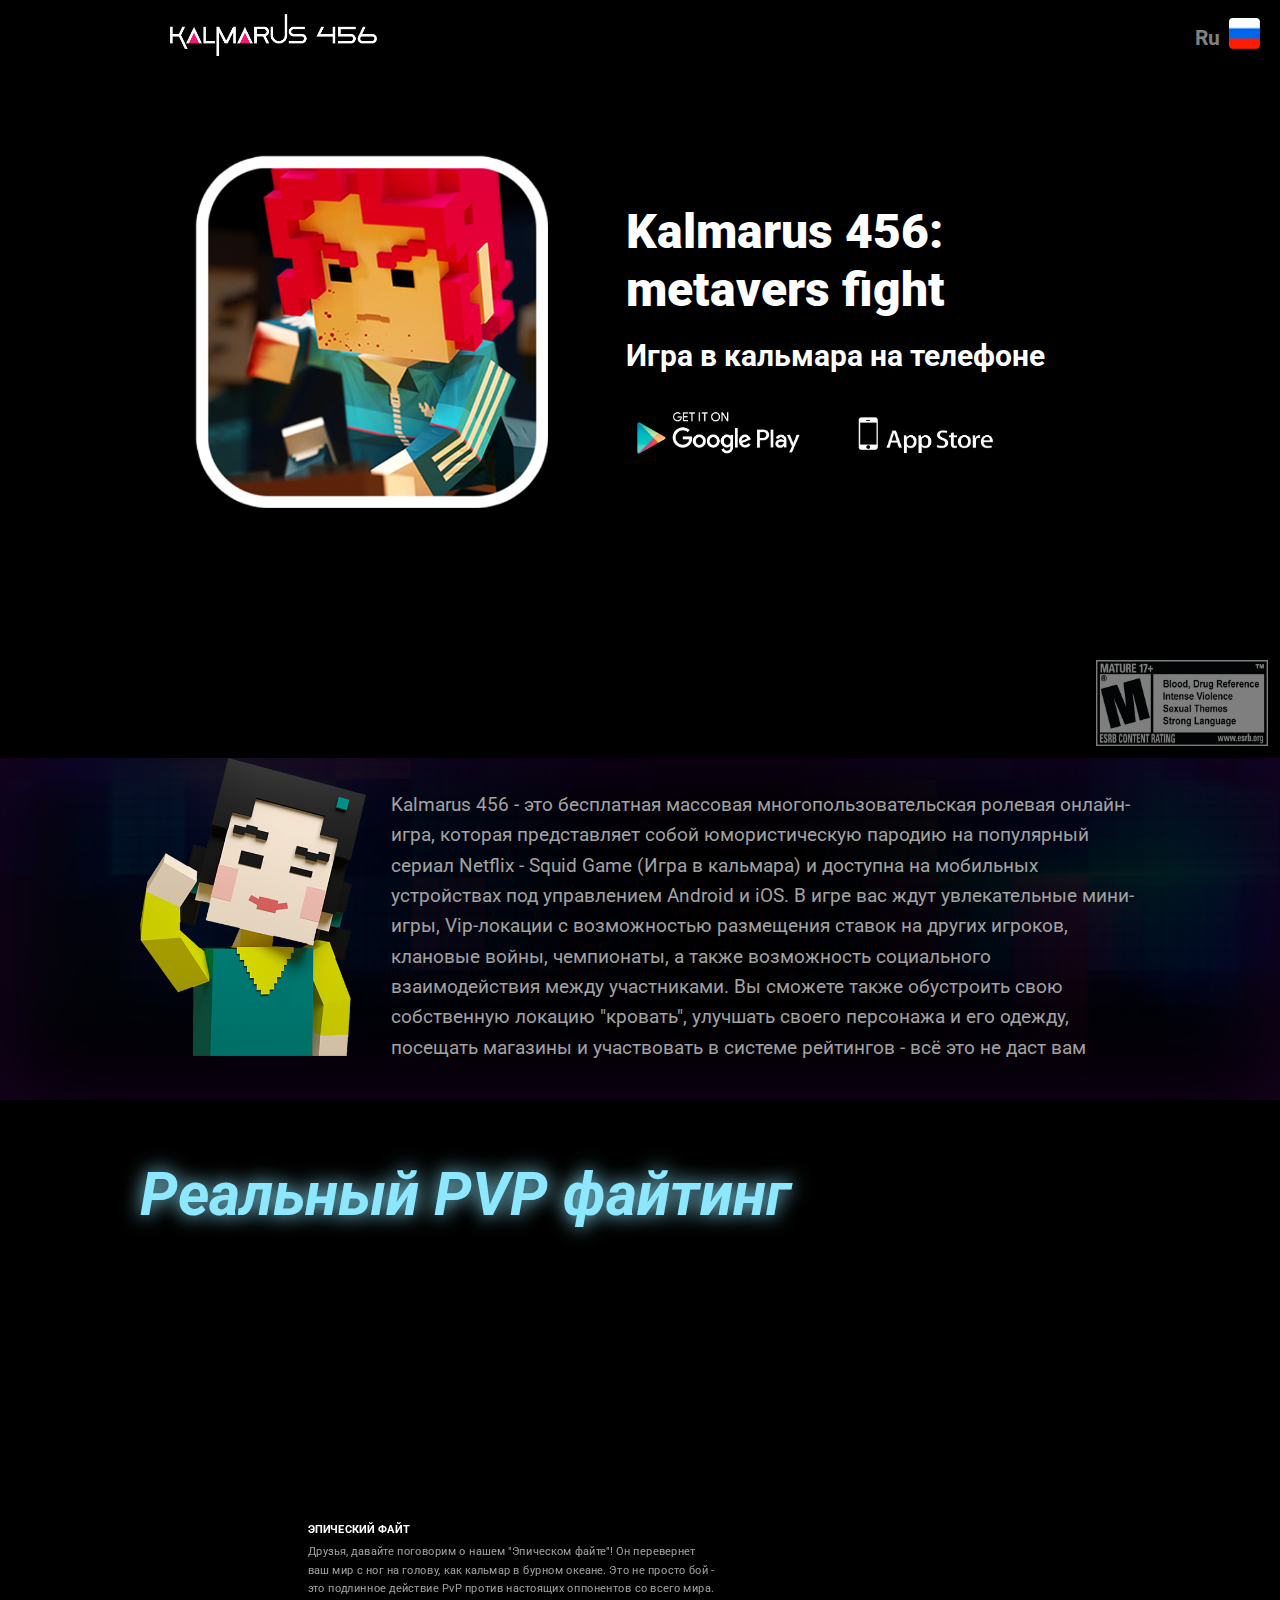
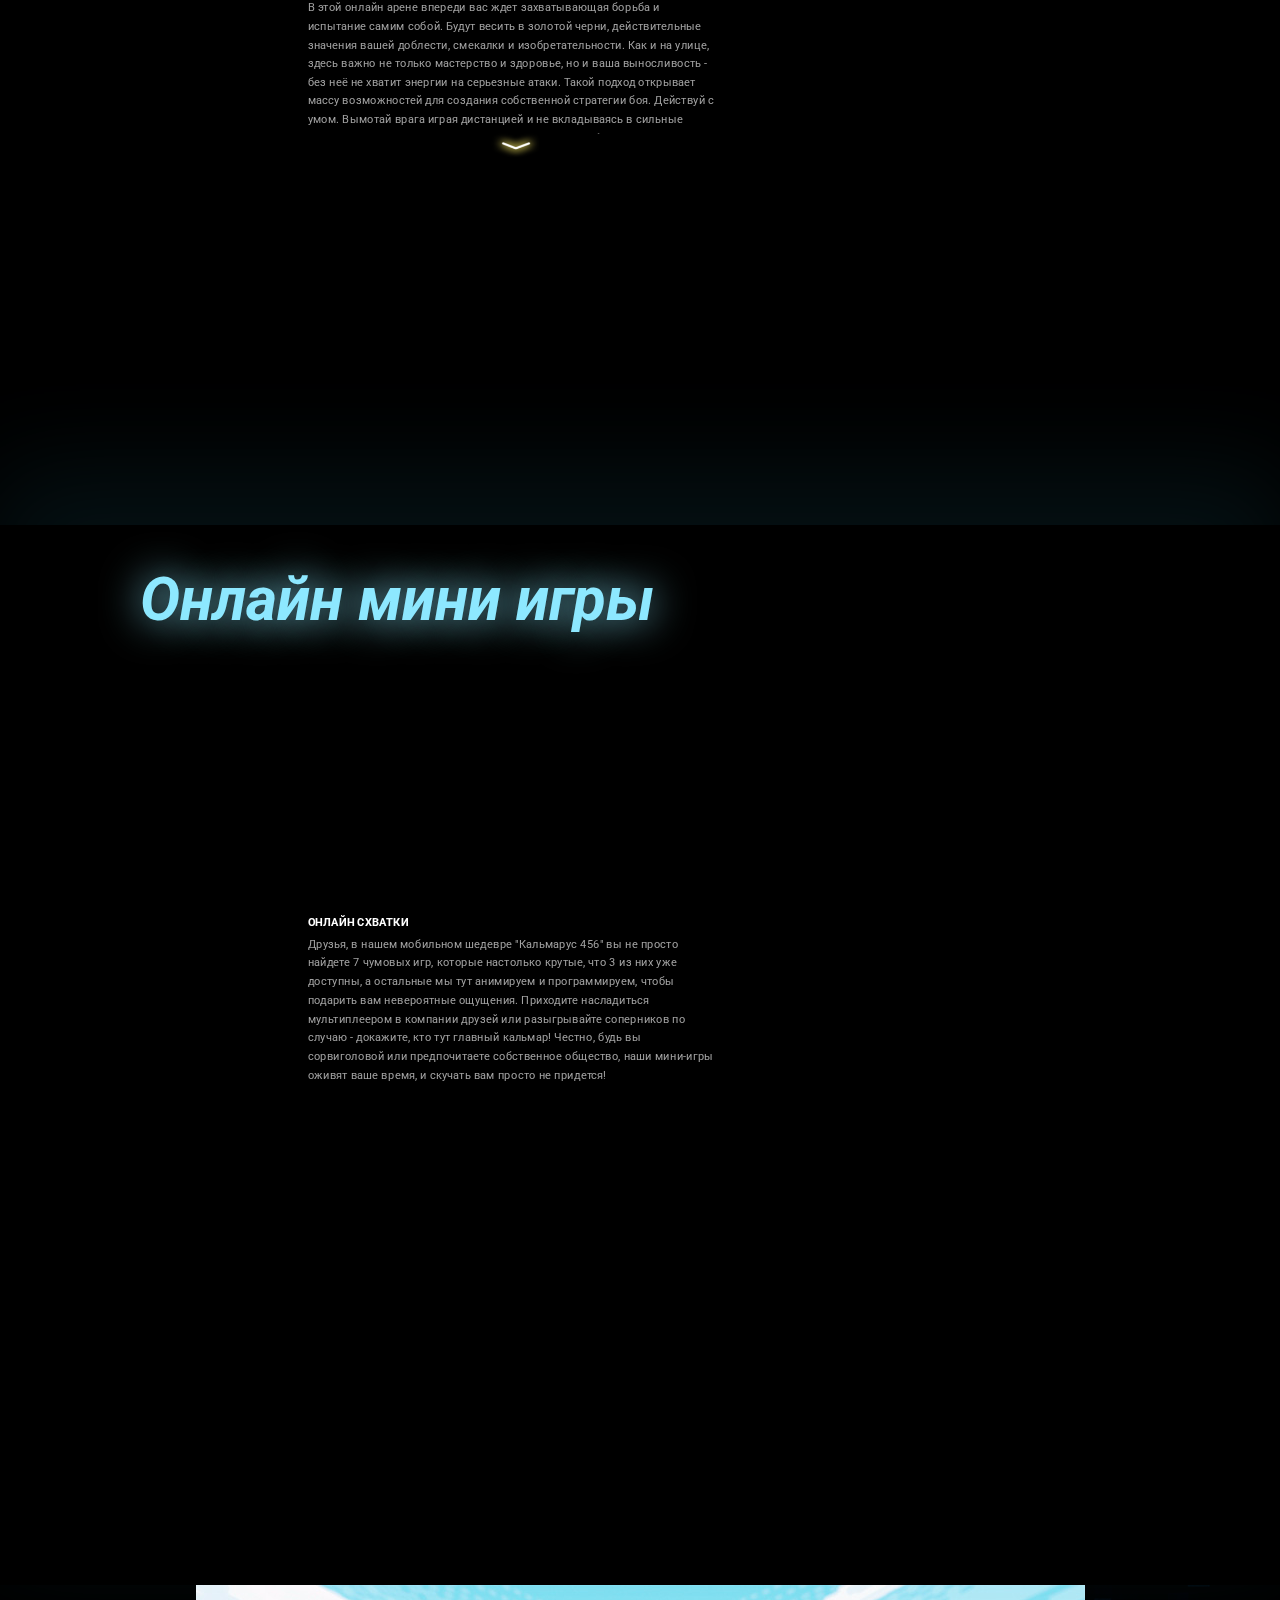
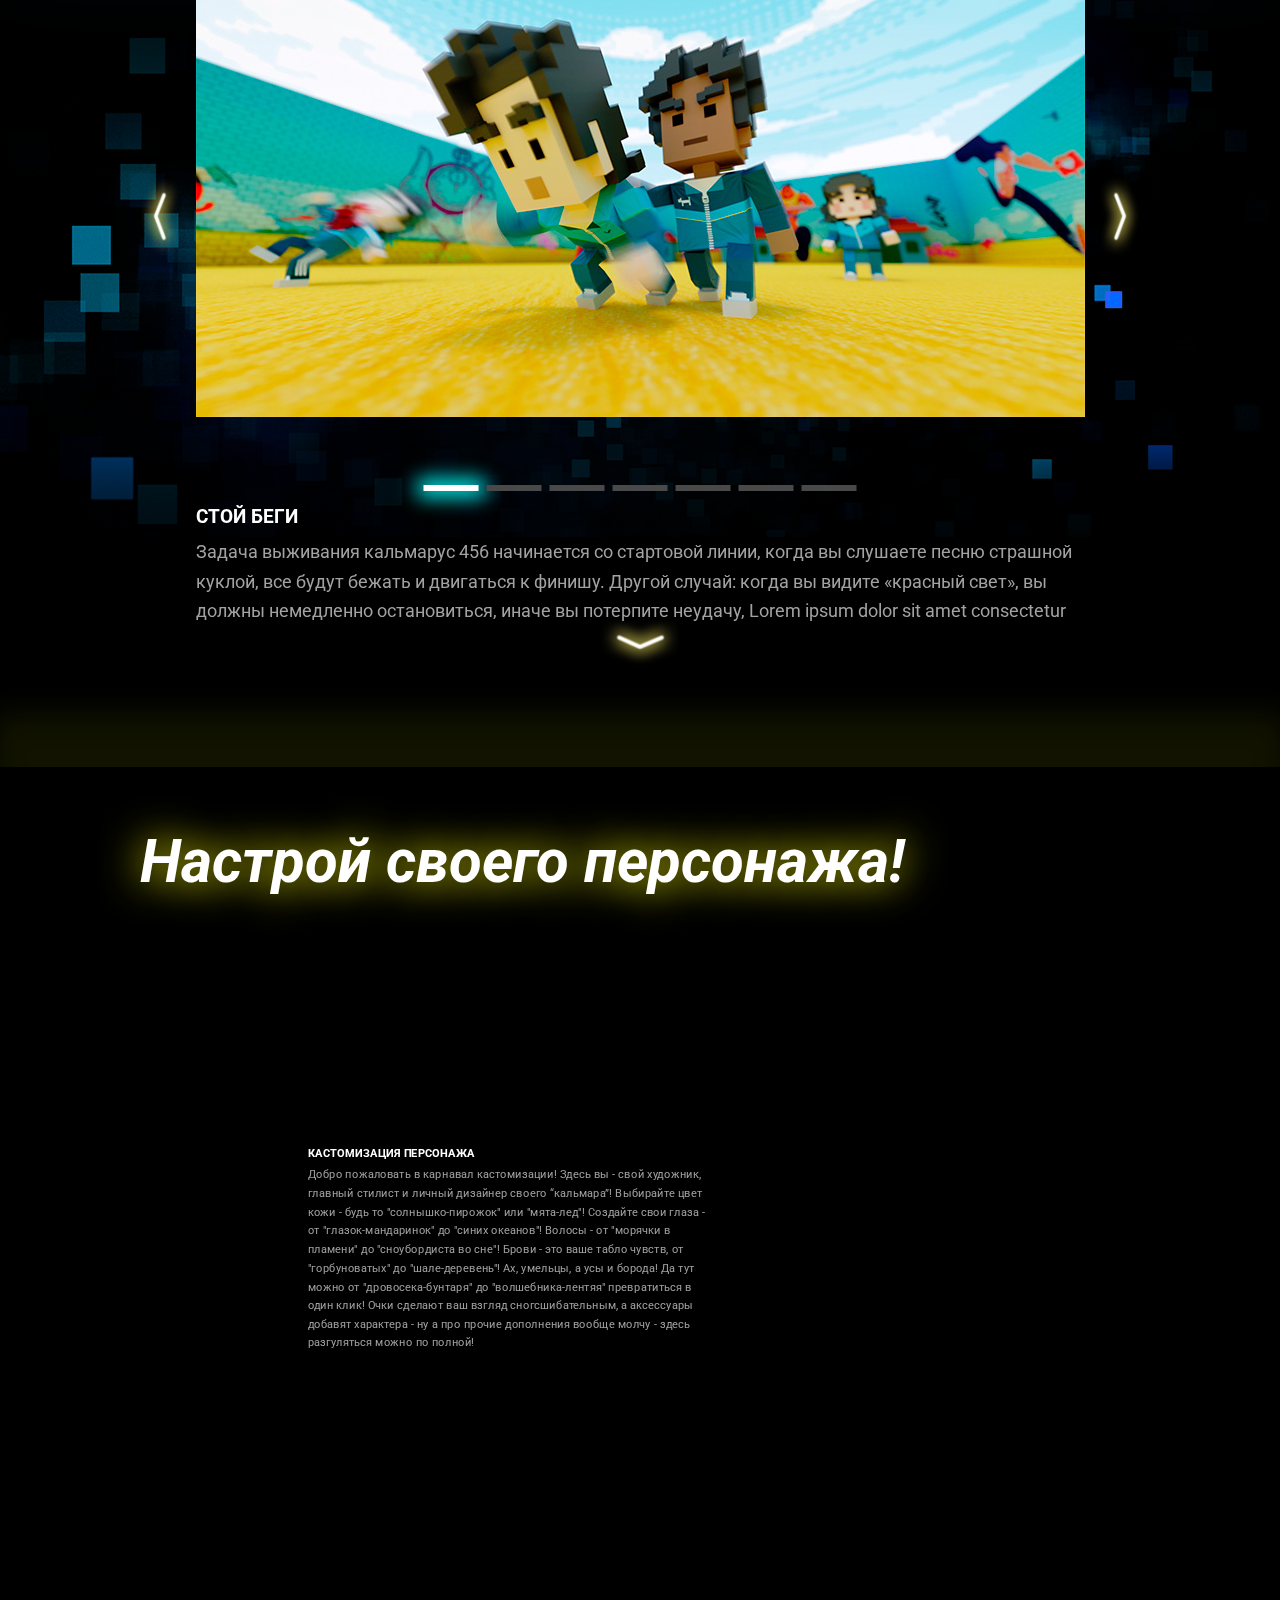
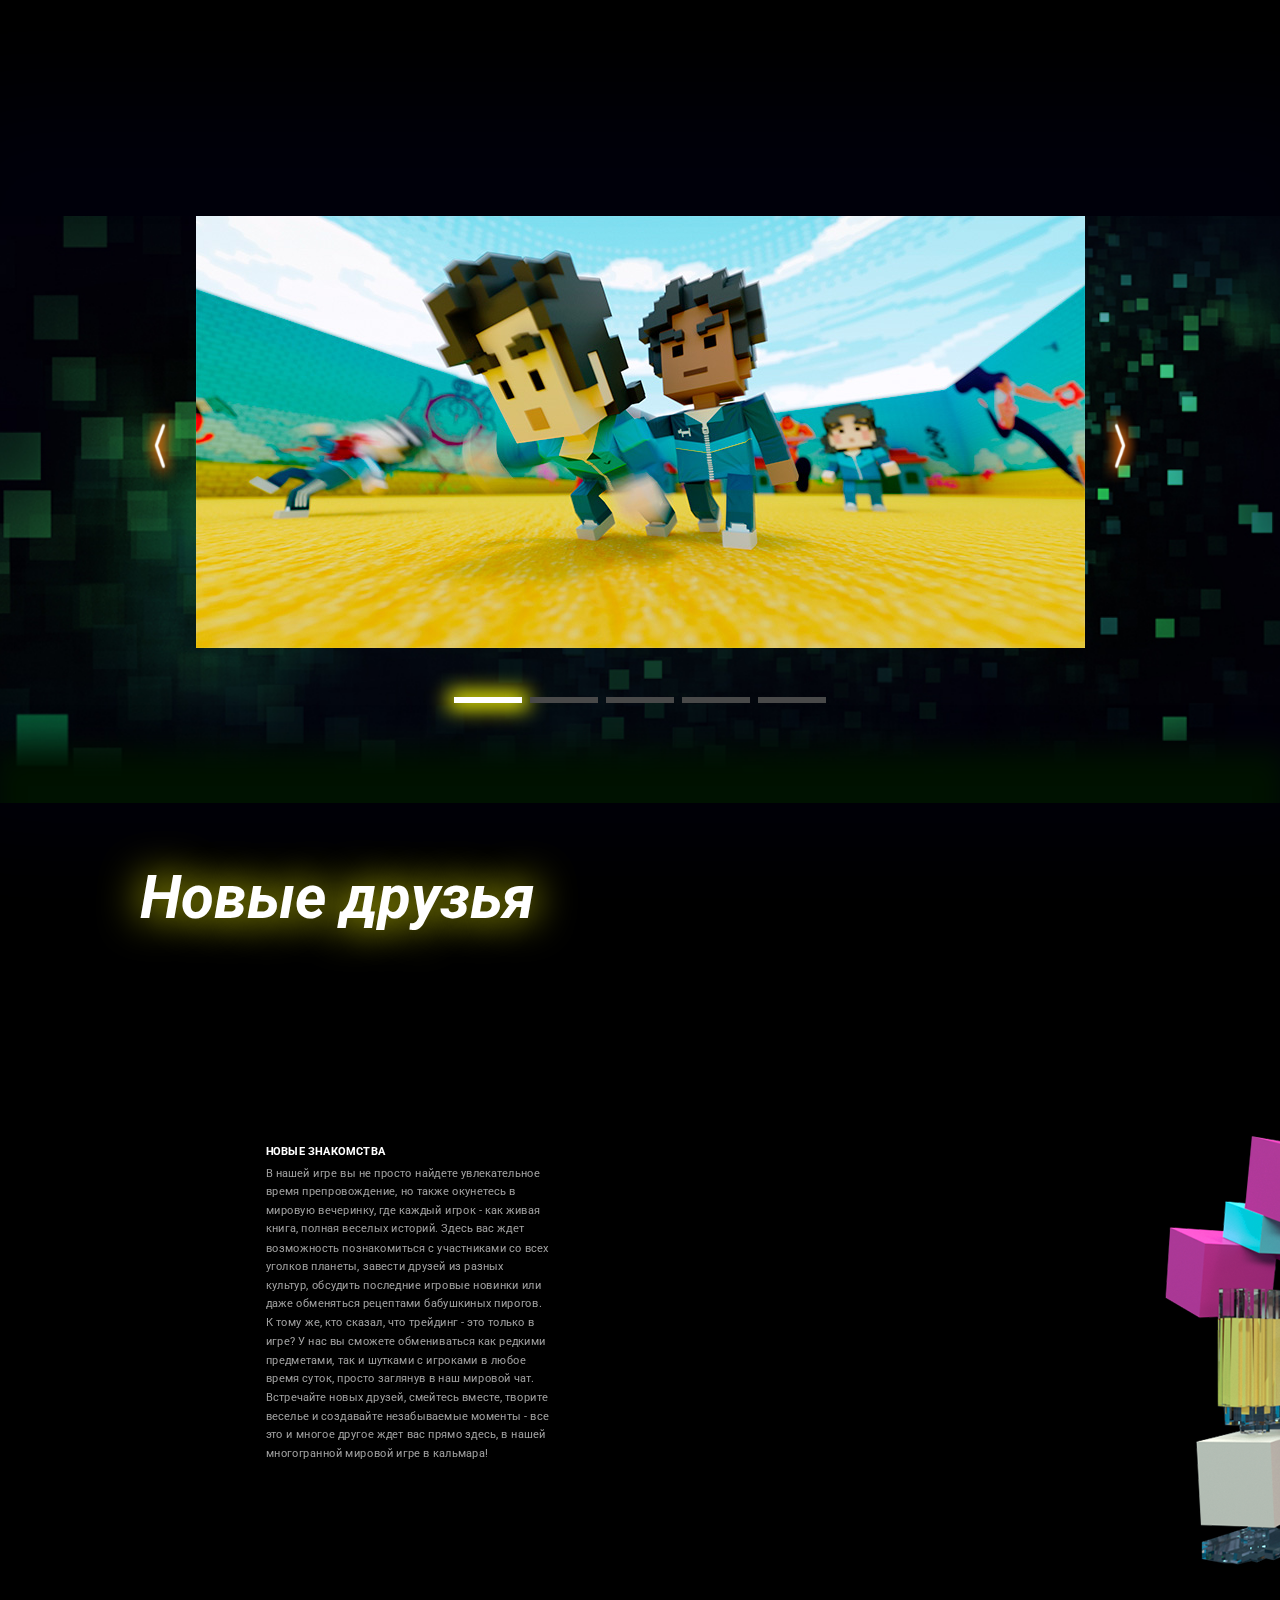
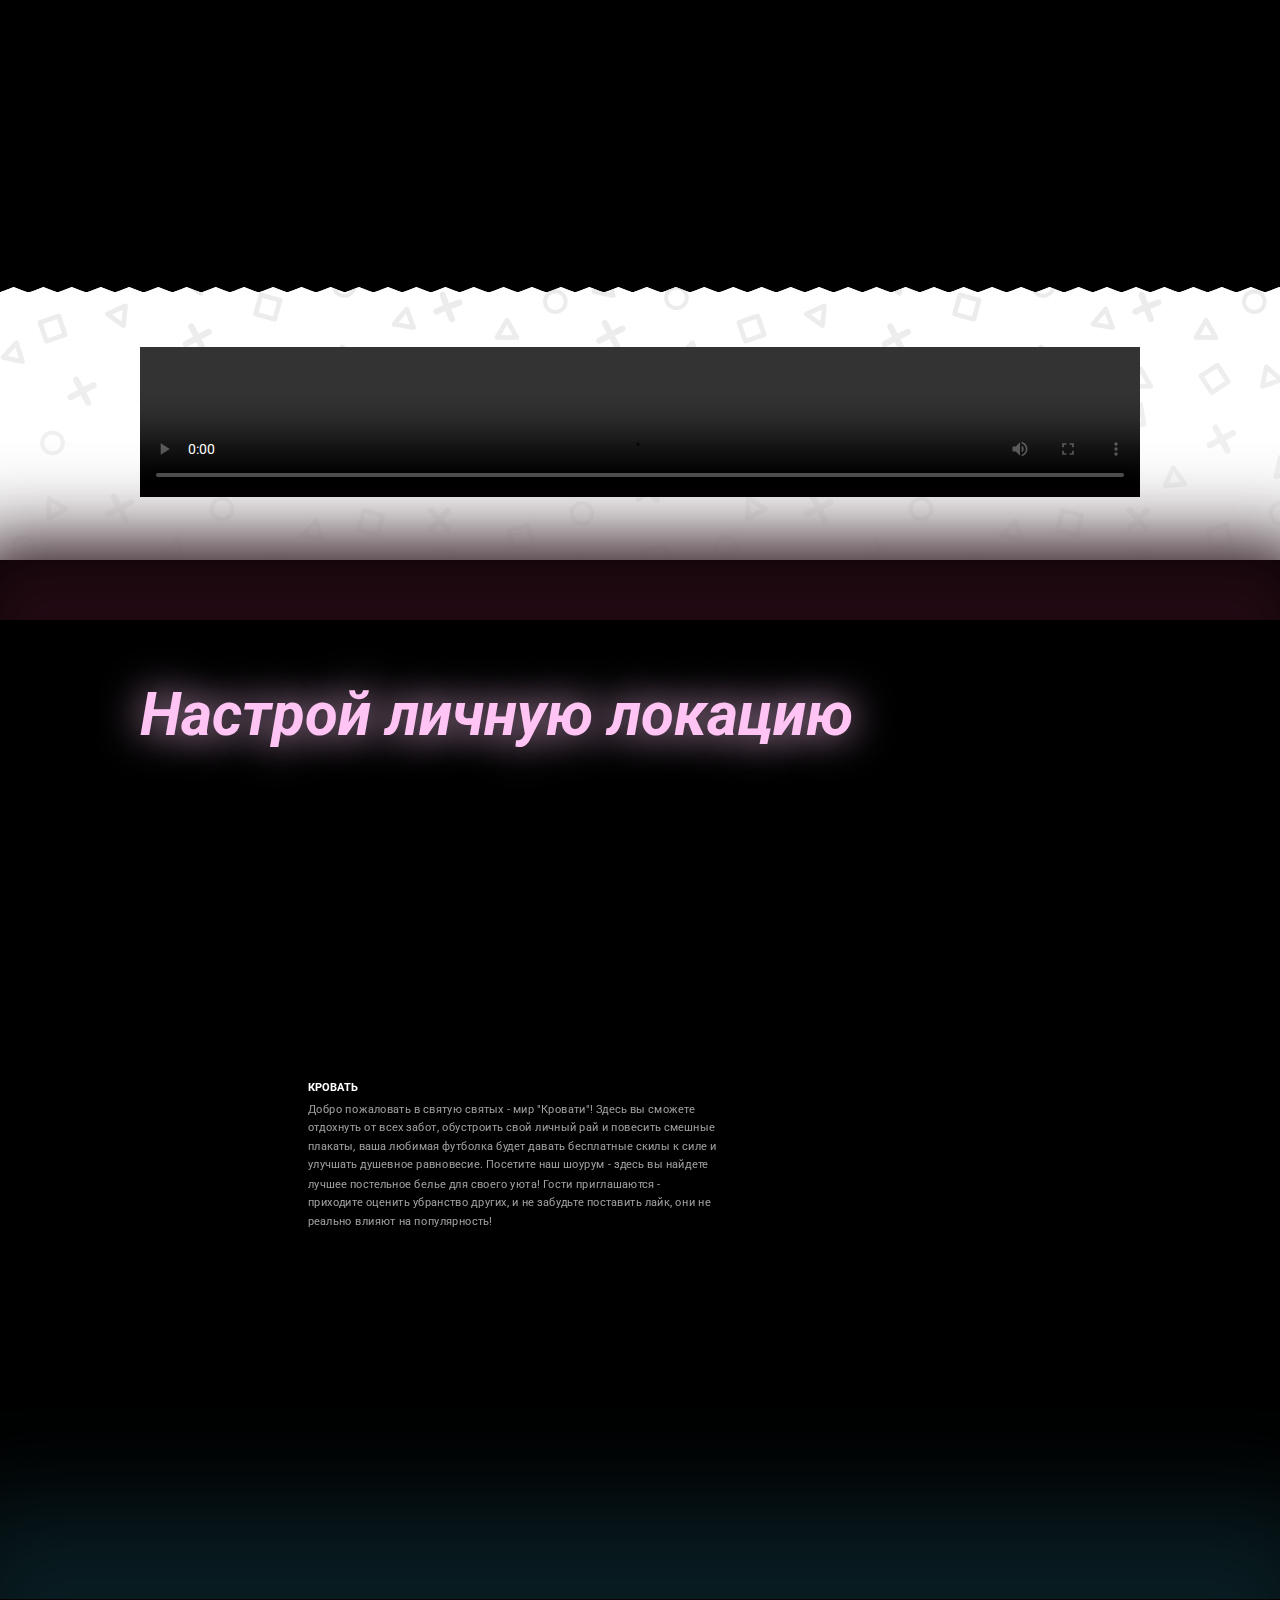
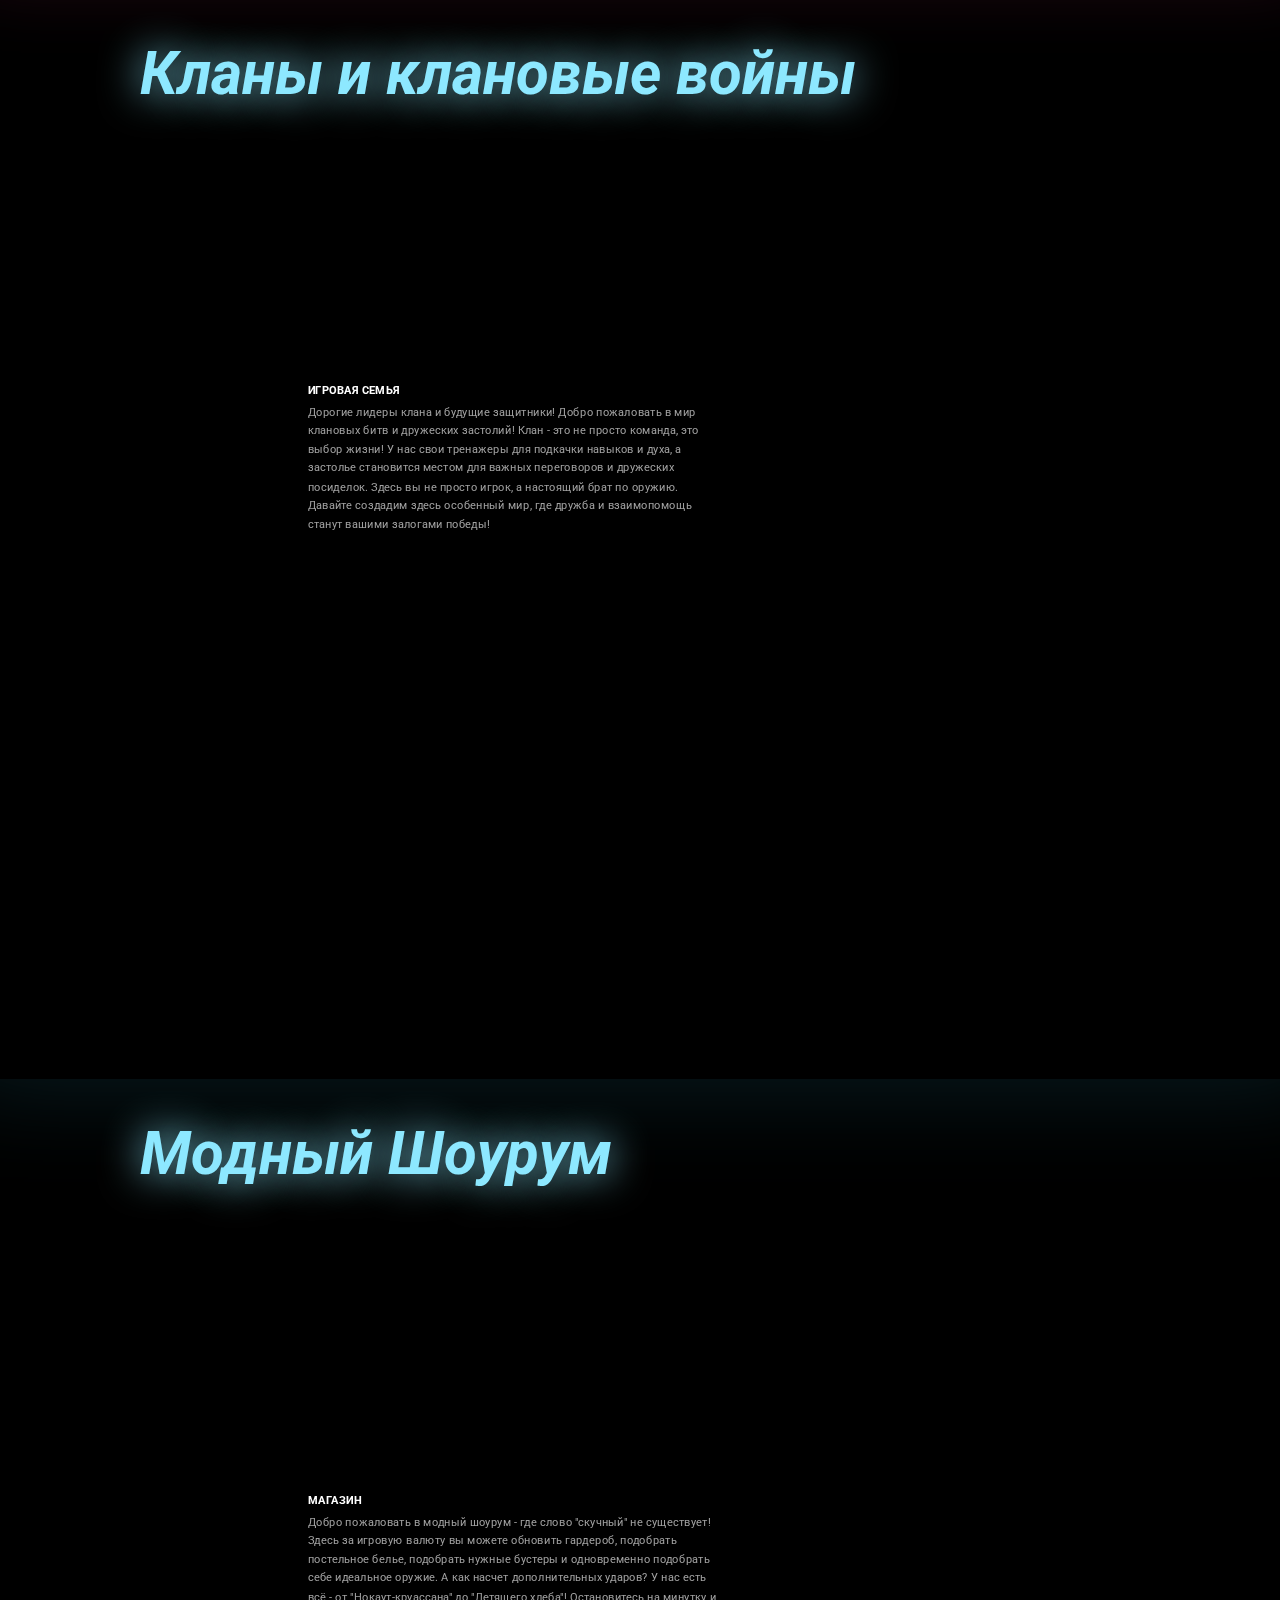
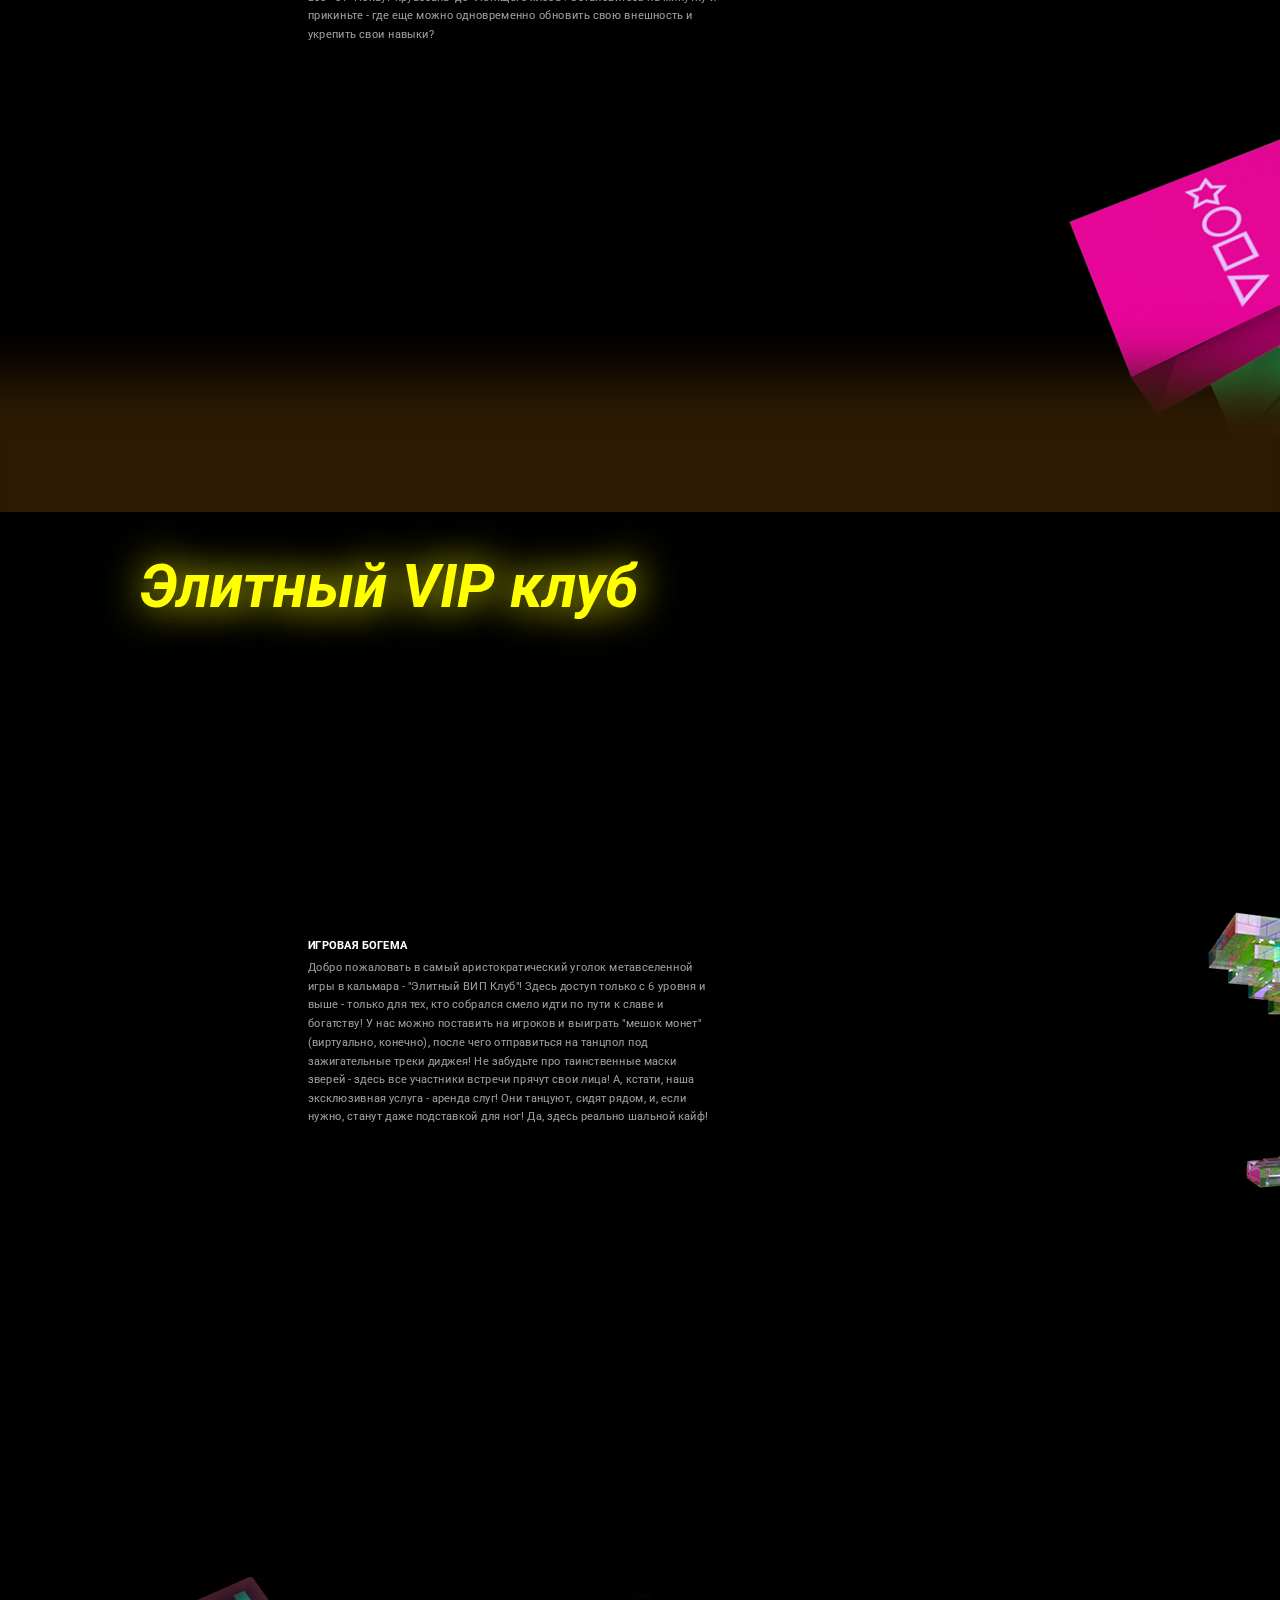
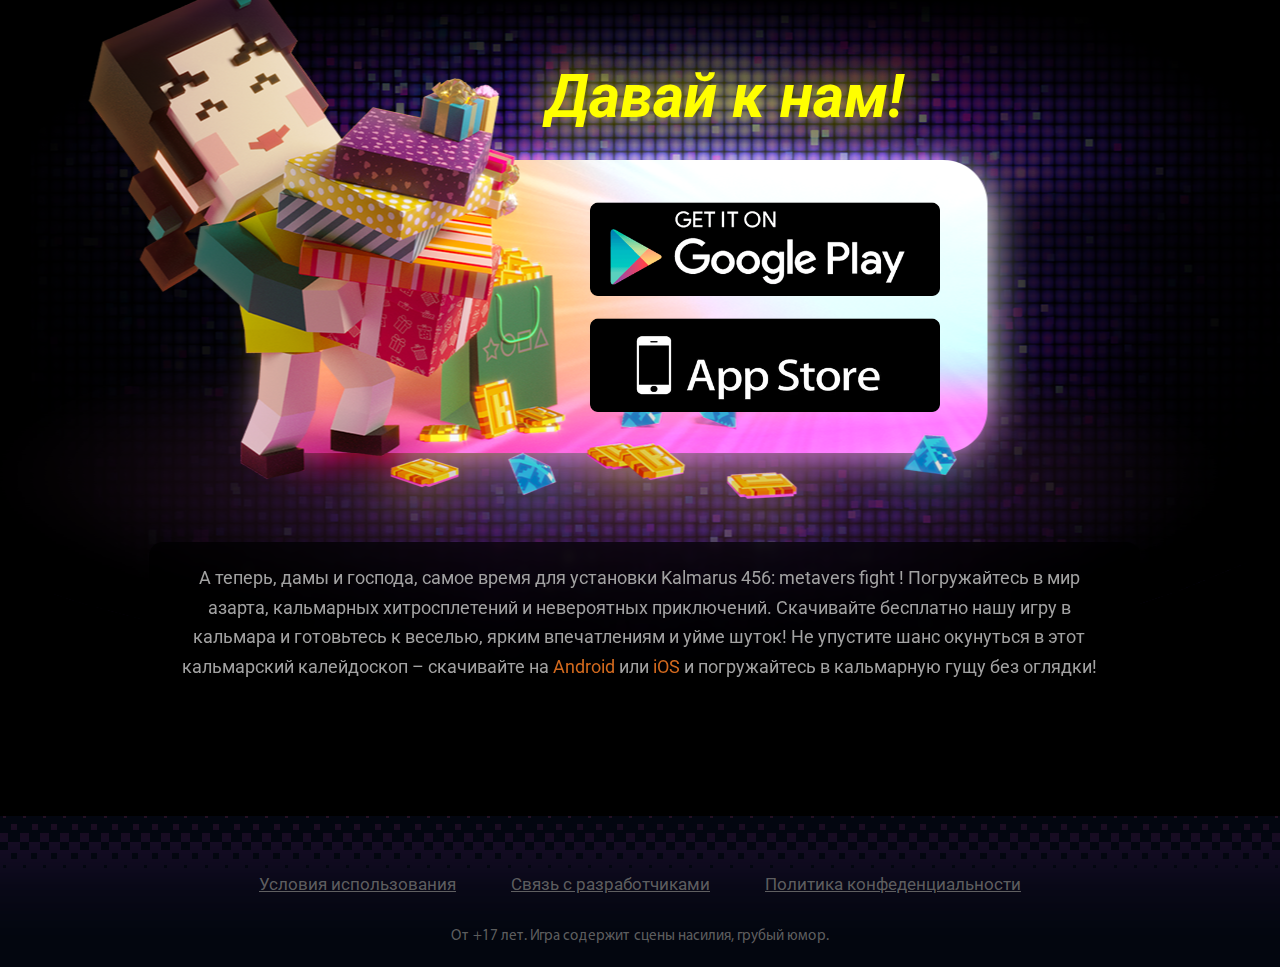
==== commit 04088e08: "last last last" ====
--- a/index.html
+++ b/index.html
@@ -353,6 +353,50 @@
                       </div>
                     </div>
                   </div>
+                  <div class="swiper-slide run-slide">
+                    <div class="run__img">
+                      <img src="images/derevo_zastavka_new.jpg" alt="" />
+                    </div>
+                    <div class="run__text">
+                      <h3>СТОЙ БЕГИ</h3>
+                      <p>
+                        Задача выживания кальмарус 456 начинается со стартовой
+                        линии, когда вы слушаете песню страшной куклой, все
+                        будут бежать и двигаться к финишу. Другой случай: когда
+                        вы видите «красный свет», вы должны немедленно
+                        остановиться, иначе вы потерпите неудачу, Lorem ipsum
+                        dolor sit amet consectetur adipisicing elit. At maxime
+                        nemo porro ipsa voluptate repellat iste iure rem
+                        corrupti reprehenderit. Facilis ipsam accusantium dolor
+                        nam doloremque rem fugiat, minus reprehenderit.
+                      </p>
+                      <div class="run__after">
+                        <img src="images/str_zhelt.png" alt="" />
+                      </div>
+                    </div>
+                  </div>
+                  <div class="swiper-slide run-slide">
+                    <div class="run__img">
+                      <img src="images/derevo_zastavka_new.jpg" alt="" />
+                    </div>
+                    <div class="run__text">
+                      <h3>СТОЙ БЕГИ</h3>
+                      <p>
+                        Задача выживания кальмарус 456 начинается со стартовой
+                        линии, когда вы слушаете песню страшной куклой, все
+                        будут бежать и двигаться к финишу. Другой случай: когда
+                        вы видите «красный свет», вы должны немедленно
+                        остановиться, иначе вы потерпите неудачу, Lorem ipsum
+                        dolor sit amet consectetur adipisicing elit. At maxime
+                        nemo porro ipsa voluptate repellat iste iure rem
+                        corrupti reprehenderit. Facilis ipsam accusantium dolor
+                        nam doloremque rem fugiat, minus reprehenderit.
+                      </p>
+                      <div class="run__after">
+                        <img src="images/str_zhelt.png" alt="" />
+                      </div>
+                    </div>
+                  </div>
                 </div>
                 <div class="run-pagination"></div>
               </div>
@@ -631,5 +675,5 @@
   </body>
   <script src="https://cdn.jsdelivr.net/npm/swiper@11/swiper-bundle.min.js"></script>
   <script src="https://ajax.googleapis.com/ajax/libs/jquery/3.6.4/jquery.min.js"></script>
-  <script src="js/main.js"></script>
+  <script src="js/main.js" defer></script>
 </html>
--- a/css/style.css
+++ b/css/style.css
@@ -81,13 +81,13 @@
 .header ::-webkit-scrollbar {
   width: 6px; /* ширина для вертикального скролла */
   height: 1px; /* высота для горизонтального скролла */
-  background-color: rgb(0, 0, 0);
+  background-color: rgba(0, 0, 0, 0.1);
   opacity: 0.5;
-  border-radius: 9em;
+  border-radius: 0;
 }
 .header ::-webkit-scrollbar-thumb {
   background-color: gray;
-  border-radius: 9em;
+  border-radius: 0;
   opacity: 0.4;
 }
 
@@ -145,7 +145,8 @@
   -webkit-box-align: center;
       -ms-flex-align: center;
           align-items: center;
-  margin-bottom: 10px;
+  padding-bottom: 10px;
+  border-bottom: 1px solid rgba(150, 149, 149, 0.5);
 }
 .header__inner .header__countries .header__countries-top h4 {
   font-size: 21px;
@@ -159,9 +160,8 @@
 }
 .header__inner .header__countries .header__countries-bot {
   overflow-y: scroll;
-  height: 330px;
-  padding-top: 10px;
-  border-top: 1px solid rgba(150, 149, 149, 0.5);
+  height: 320px;
+  margin-top: 10px;
   display: -webkit-box;
   display: -ms-flexbox;
   display: flex;
@@ -423,7 +423,7 @@
   -webkit-box-direction: normal;
       -ms-flex-direction: row;
           flex-direction: row;
-  padding: 20px 0 42px 0;
+  padding: 0px 0 42px 0;
   gap: 22px;
   position: relative;
 }
@@ -451,7 +451,7 @@
 .fight {
   padding-bottom: 210px;
   position: relative;
-  background-image: url("https://miks1na.github.io/Kalmarus456/images/podlozhki/fight.jpg");
+  background-image: url("https://miks1na.github.io/Kalmarus456/images/podlozhki/fight2.jpg");
   background-repeat: no-repeat;
   background-position: 0px -30px;
   background-size: cover 700px;
@@ -554,7 +554,7 @@
           box-shadow: 0px -45px 100px 10px #051114;
   padding-bottom: 326px;
   position: relative;
-  background-image: url("https://miks1na.github.io/Kalmarus456/images/podlozhki/shariki.jpg");
+  background-image: url("https://miks1na.github.io/Kalmarus456/images/podlozhki/shariki2.jpg");
   background-repeat: no-repeat;
   background-position: 0px -60px;
   background-size: cover;
@@ -698,7 +698,7 @@
   position: relative;
 }
 .run__img {
-  margin-top: 20px;
+  margin-top: 0px;
   margin-bottom: 85px;
 }
 .run h3 {
@@ -732,7 +732,7 @@
   margin: 0 auto;
 }
 .run .swiper-pagination-bullet {
-  width: 68px;
+  width: 55px;
   height: 6px;
   border-radius: 0;
   background-color: #494949;
@@ -791,7 +791,7 @@
           box-shadow: 0px -45px 30px 8px #121401;
   padding-bottom: 276px;
   position: relative;
-  background-image: url("https://miks1na.github.io/Kalmarus456/images/podlozhki/castum.jpg");
+  background-image: url("https://miks1na.github.io/Kalmarus456/images/podlozhki/castum2.jpg");
   background-repeat: no-repeat;
   background-position: 0px -30px;
   background-size: cover 700px;
@@ -974,7 +974,7 @@
           box-shadow: 0px -45px 30px 8px #001201;
   padding-bottom: 200px;
   position: relative;
-  background-image: url("https://miks1na.github.io/Kalmarus456/images/podlozhki/lobby.jpg");
+  background-image: url("https://miks1na.github.io/Kalmarus456/images/podlozhki/lobby2.jpg");
   background-repeat: no-repeat;
   background-position: 0px -30px;
   background-size: cover 700px;
@@ -1093,7 +1093,7 @@
           box-shadow: 0px -45px 70px 30px #220a13;
   padding-bottom: 200px;
   position: relative;
-  background-image: url("https://miks1na.github.io/Kalmarus456/images/podlozhki/krovat.jpg");
+  background-image: url("https://miks1na.github.io/Kalmarus456/images/podlozhki/krovat2.jpg");
   background-repeat: no-repeat;
   background-position: 0px -30px;
   background-size: cover 700px;
@@ -1204,7 +1204,7 @@
           box-shadow: 0px -45px 100px 50px #091d22;
   padding-bottom: 376px;
   position: relative;
-  background-image: url("https://miks1na.github.io/Kalmarus456/images/podlozhki/klan.jpg");
+  background-image: url("https://miks1na.github.io/Kalmarus456/images/podlozhki/klan2.jpg");
   background-repeat: no-repeat;
   background-position: 0px -60px;
   background-size: cover;
@@ -1310,7 +1310,7 @@
 .moda {
   padding-bottom: 300px;
   position: relative;
-  background-image: url("https://miks1na.github.io/Kalmarus456/images/podlozhki/magaz.jpg");
+  background-image: url("https://miks1na.github.io/Kalmarus456/images/podlozhki/magaz2.jpg");
   background-repeat: no-repeat;
   background-position: 0px -80px;
   background-size: cover;
@@ -1418,7 +1418,7 @@
           box-shadow: 0px -85px 50px 50px #2e1b03;
   padding-bottom: 270px;
   position: relative;
-  background-image: url("https://miks1na.github.io/Kalmarus456/images/podlozhki/vip.jpg");
+  background-image: url("https://miks1na.github.io/Kalmarus456/images/podlozhki/vip2.jpg");
   background-repeat: no-repeat;
   background-position: 0px -100px;
   background-size: cover;
@@ -1530,7 +1530,7 @@
   margin-bottom: 80px;
 }
 .tous__top {
-  padding-bottom: 114px;
+  padding-bottom: 130px;
 }
 .tous h2 {
   text-align: center;
@@ -1541,7 +1541,7 @@
   font-style: italic;
   text-shadow: 0 0 40px yellow;
   padding-top: 90px;
-  margin-bottom: 85px;
+  margin-bottom: 75px;
   padding-left: 170px;
 }
 .tous img {
@@ -2177,14 +2177,15 @@
     display: block;
   }
   .tous {
-    background-size: 400px auto;
+    background-size: 950px auto;
   }
   .tous h2 {
-    padding-top: 180px;
-    margin-bottom: 20px;
+    padding-top: 60px;
+    margin-bottom: 80px;
     padding-left: 0;
     text-align: center;
     font-size: 40px;
+    padding-left: 25%;
   }
   .tous__top {
     padding-bottom: 0px;
@@ -2193,16 +2194,17 @@
     margin-bottom: 40px;
   }
   .tous__par {
-    padding: 21px 0px 0px 0px;
+    padding: 21px 15px 0px 15px;
     margin-left: 0px;
     font-size: 14px;
     font-family: "Roboto";
     color: rgb(162, 162, 162);
     line-height: 1.64;
     text-align: center;
+    margin-top: 100px;
   }
   .tous__links {
-    padding-left: 0;
+    padding-left: 35%;
   }
   .tous img {
     width: 200px;
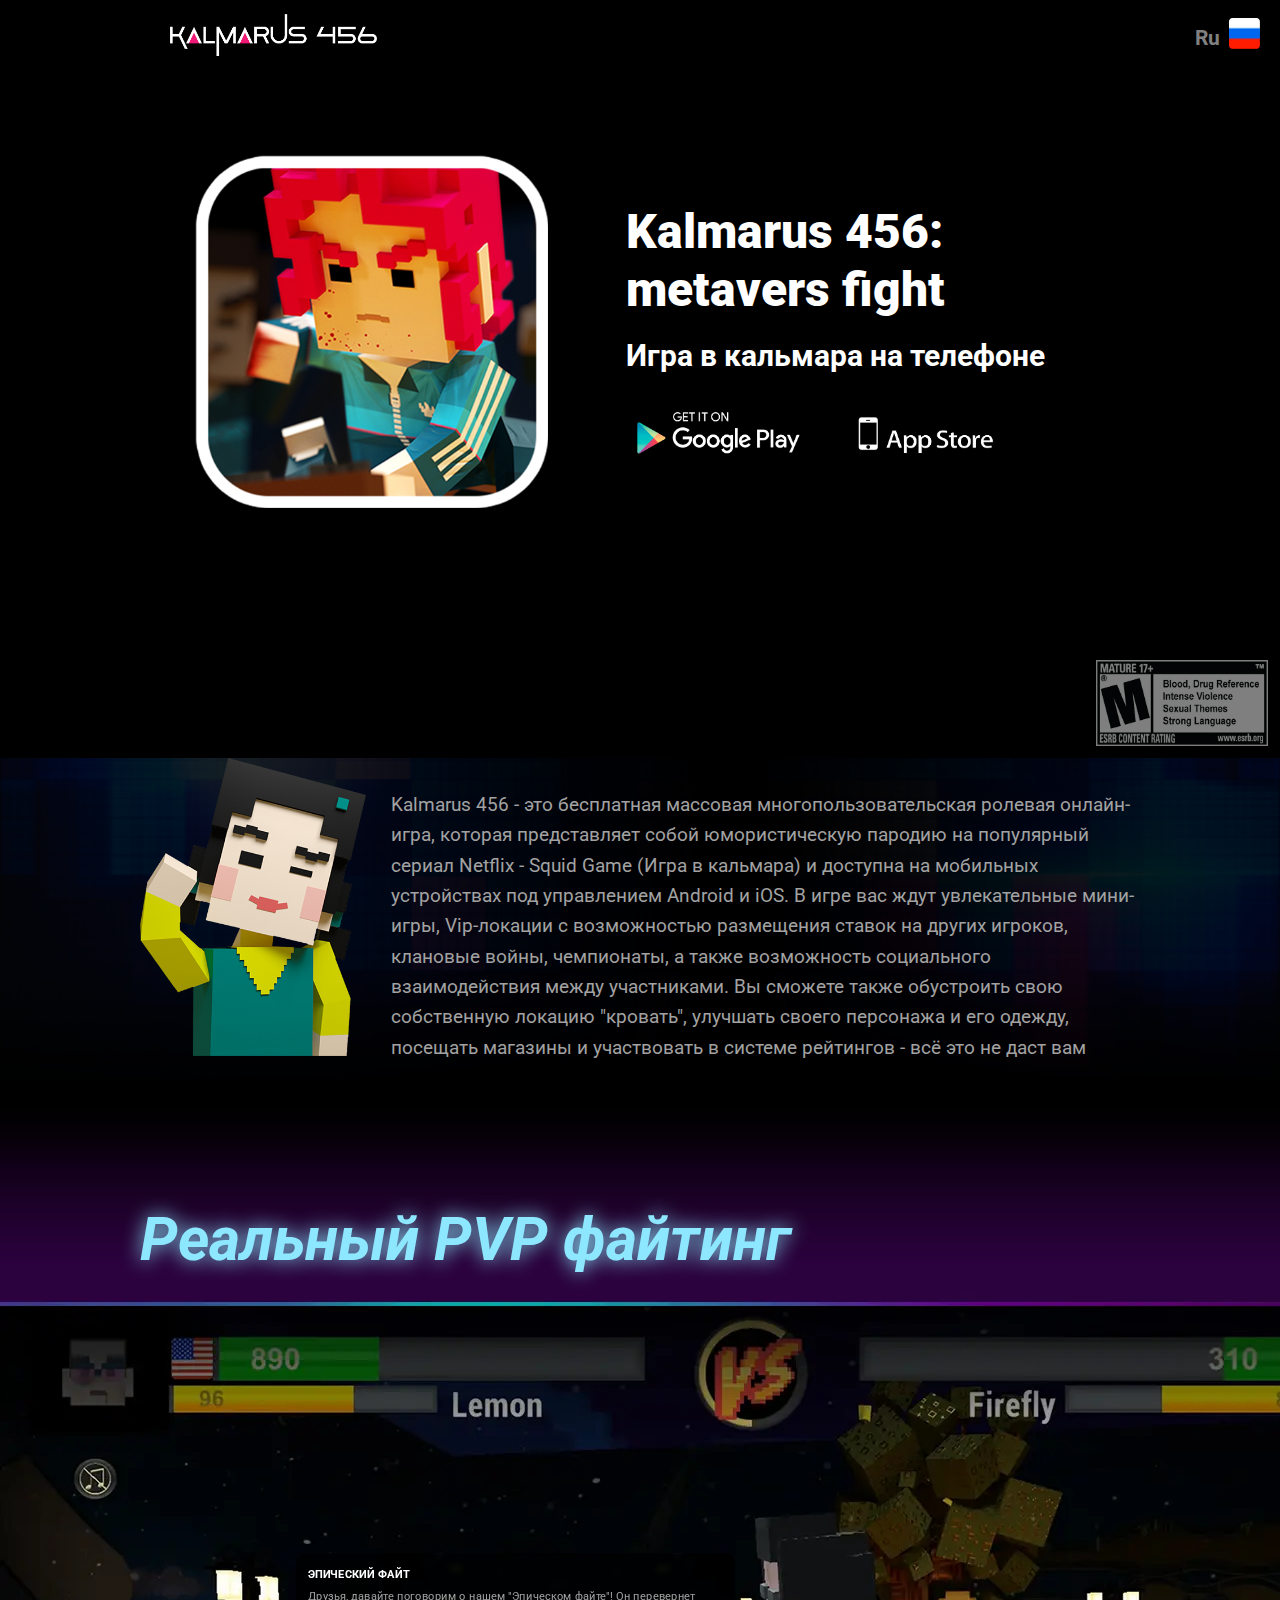
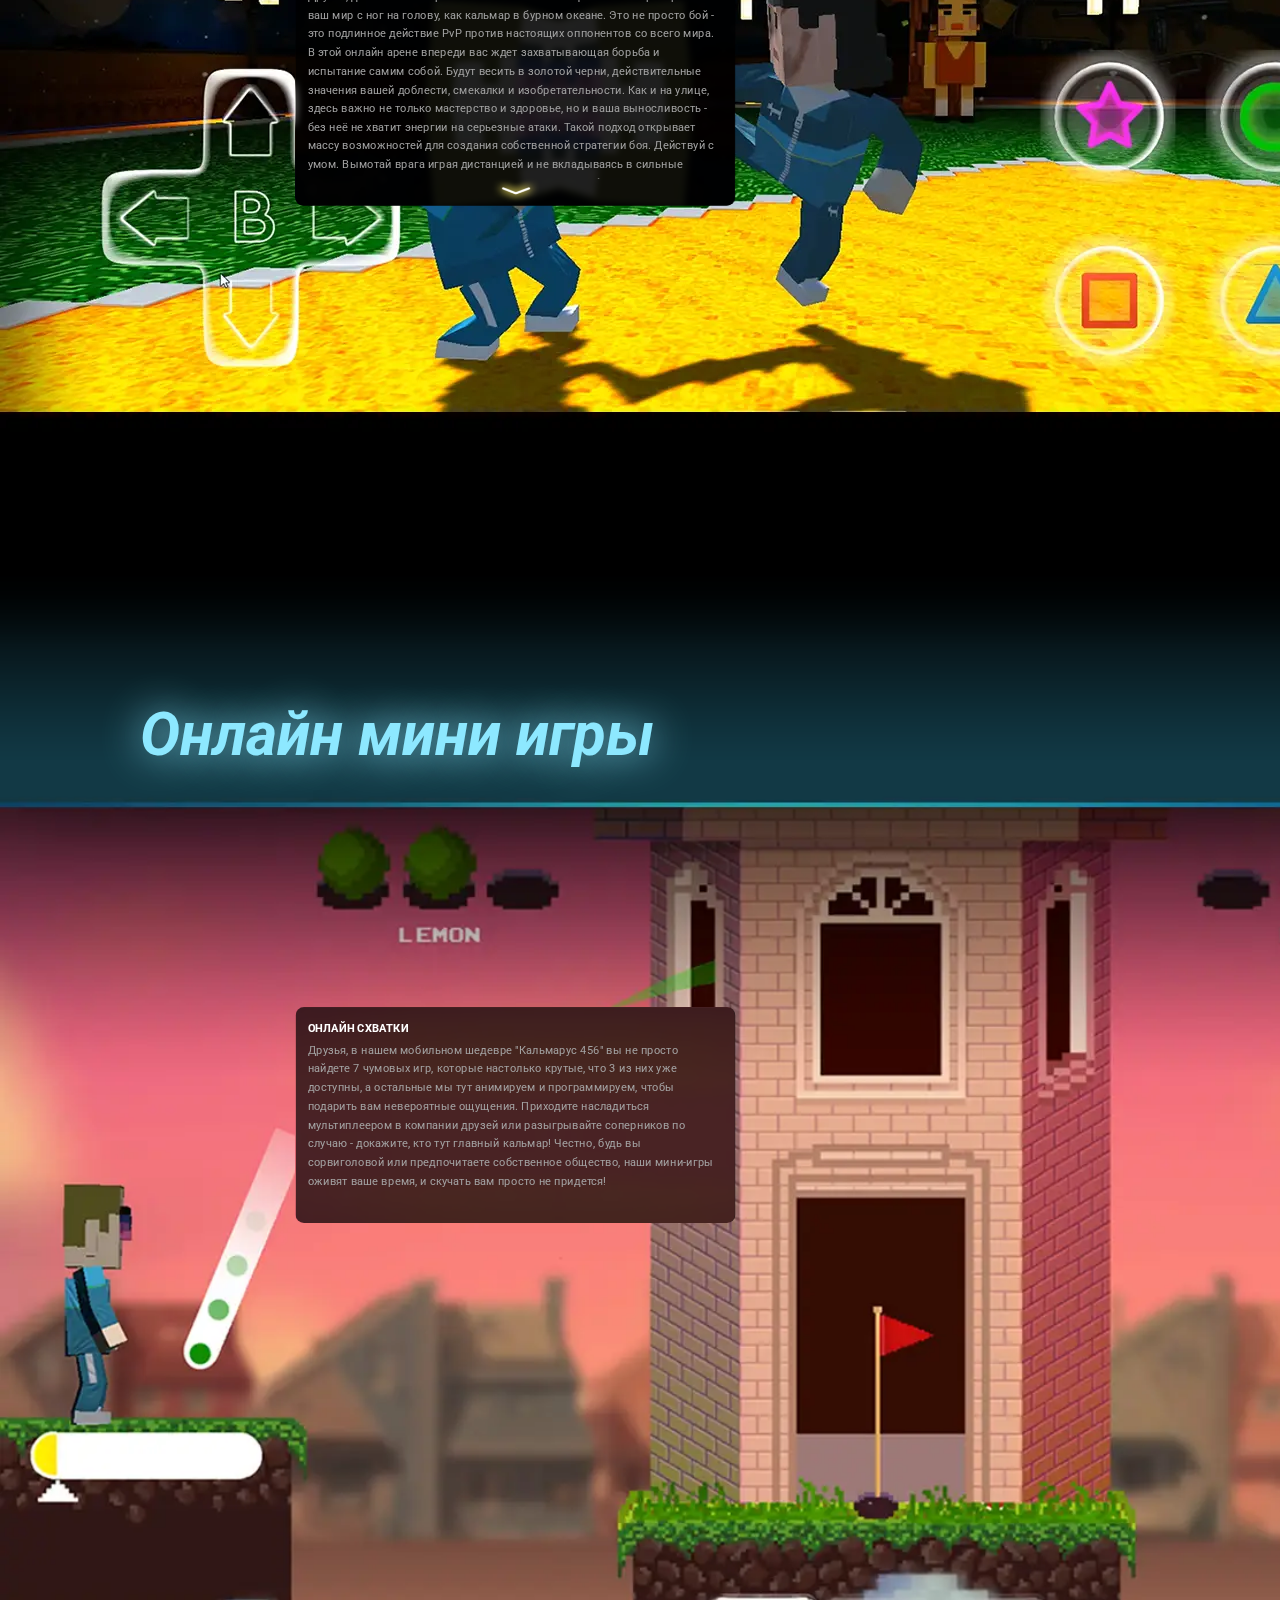
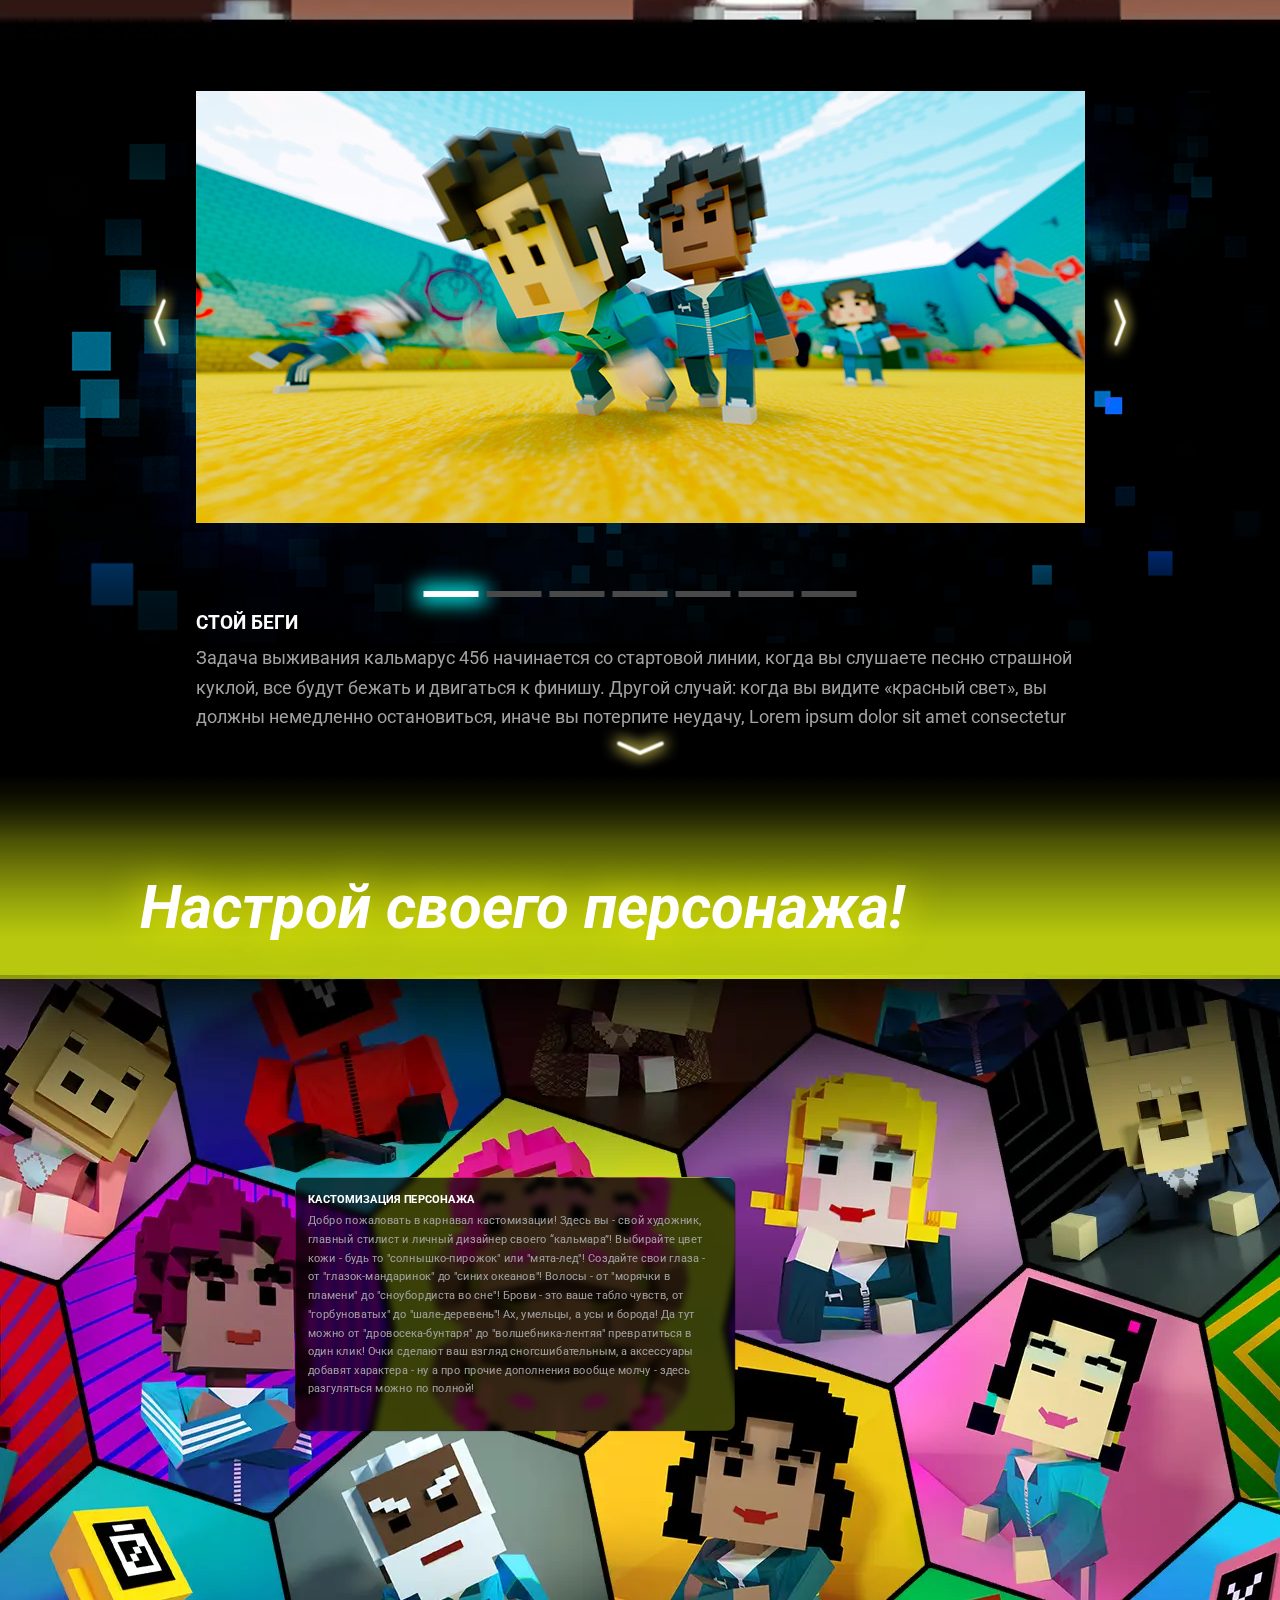
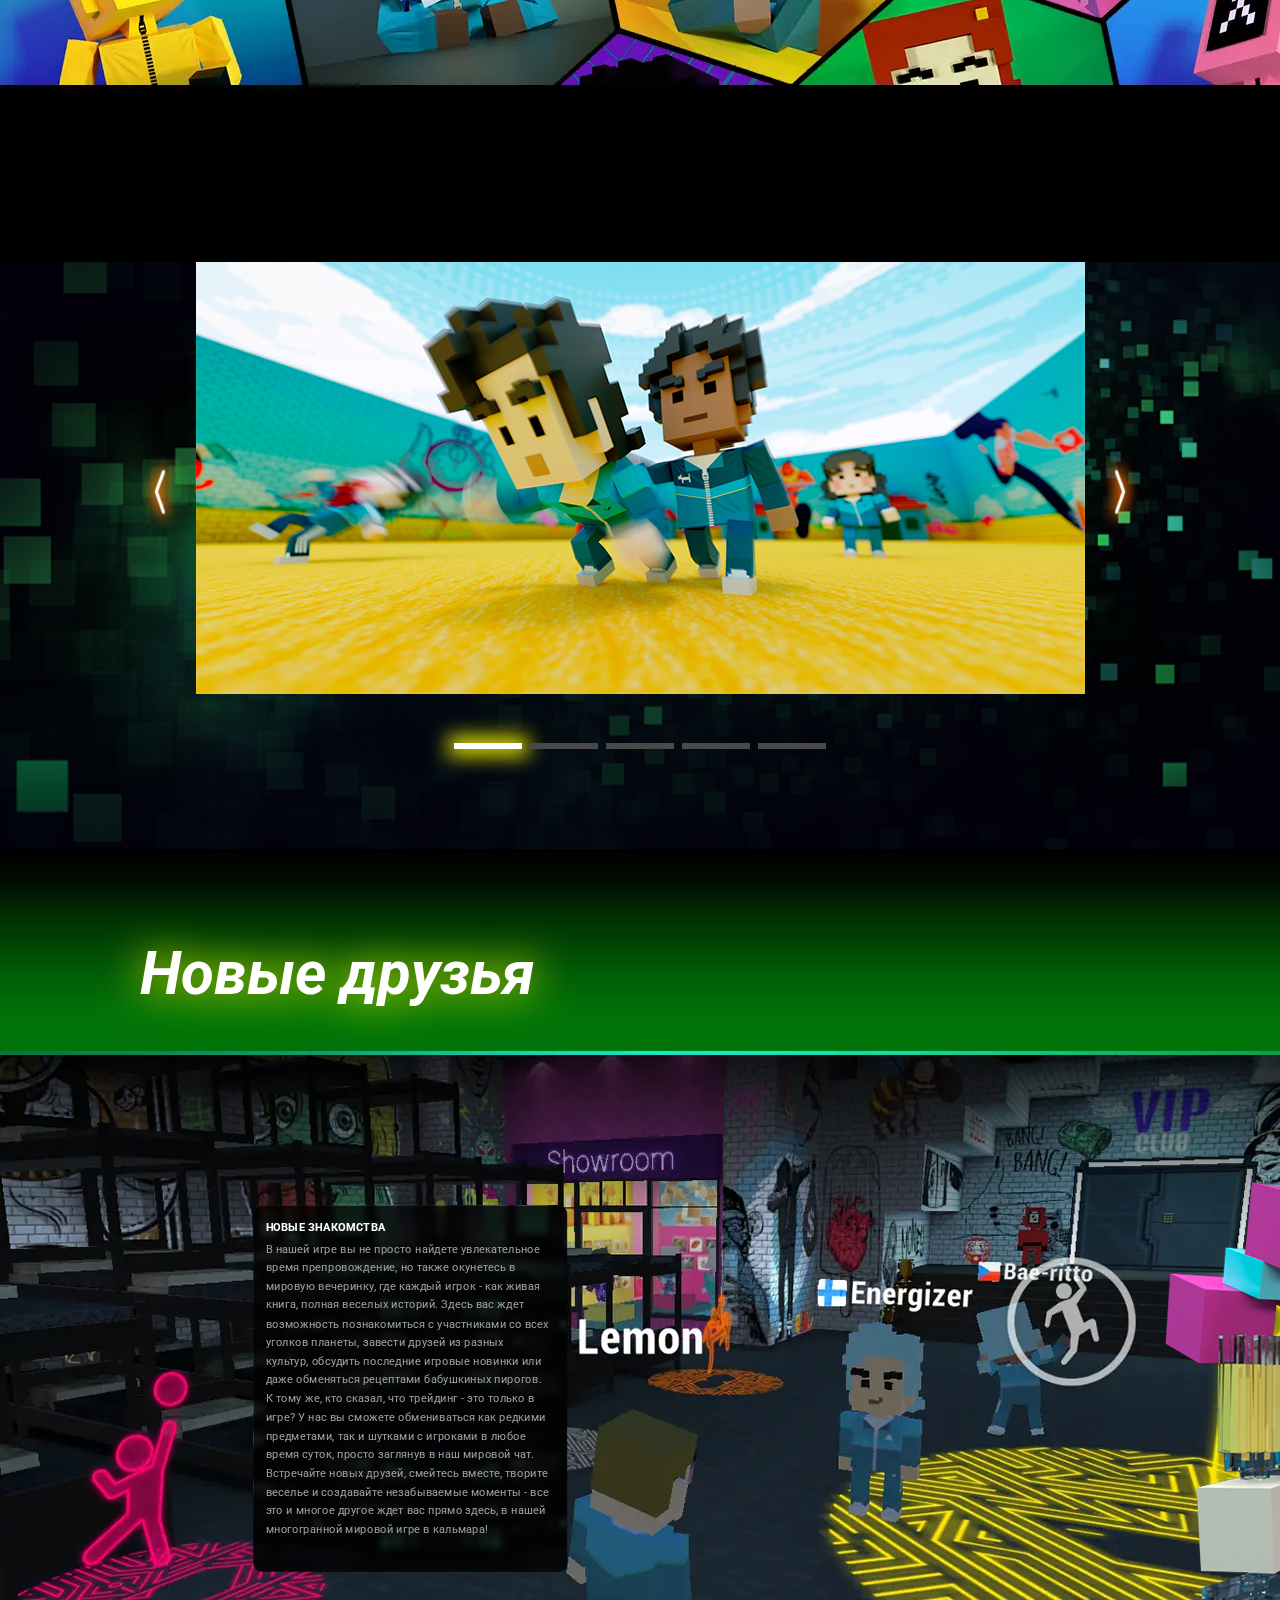
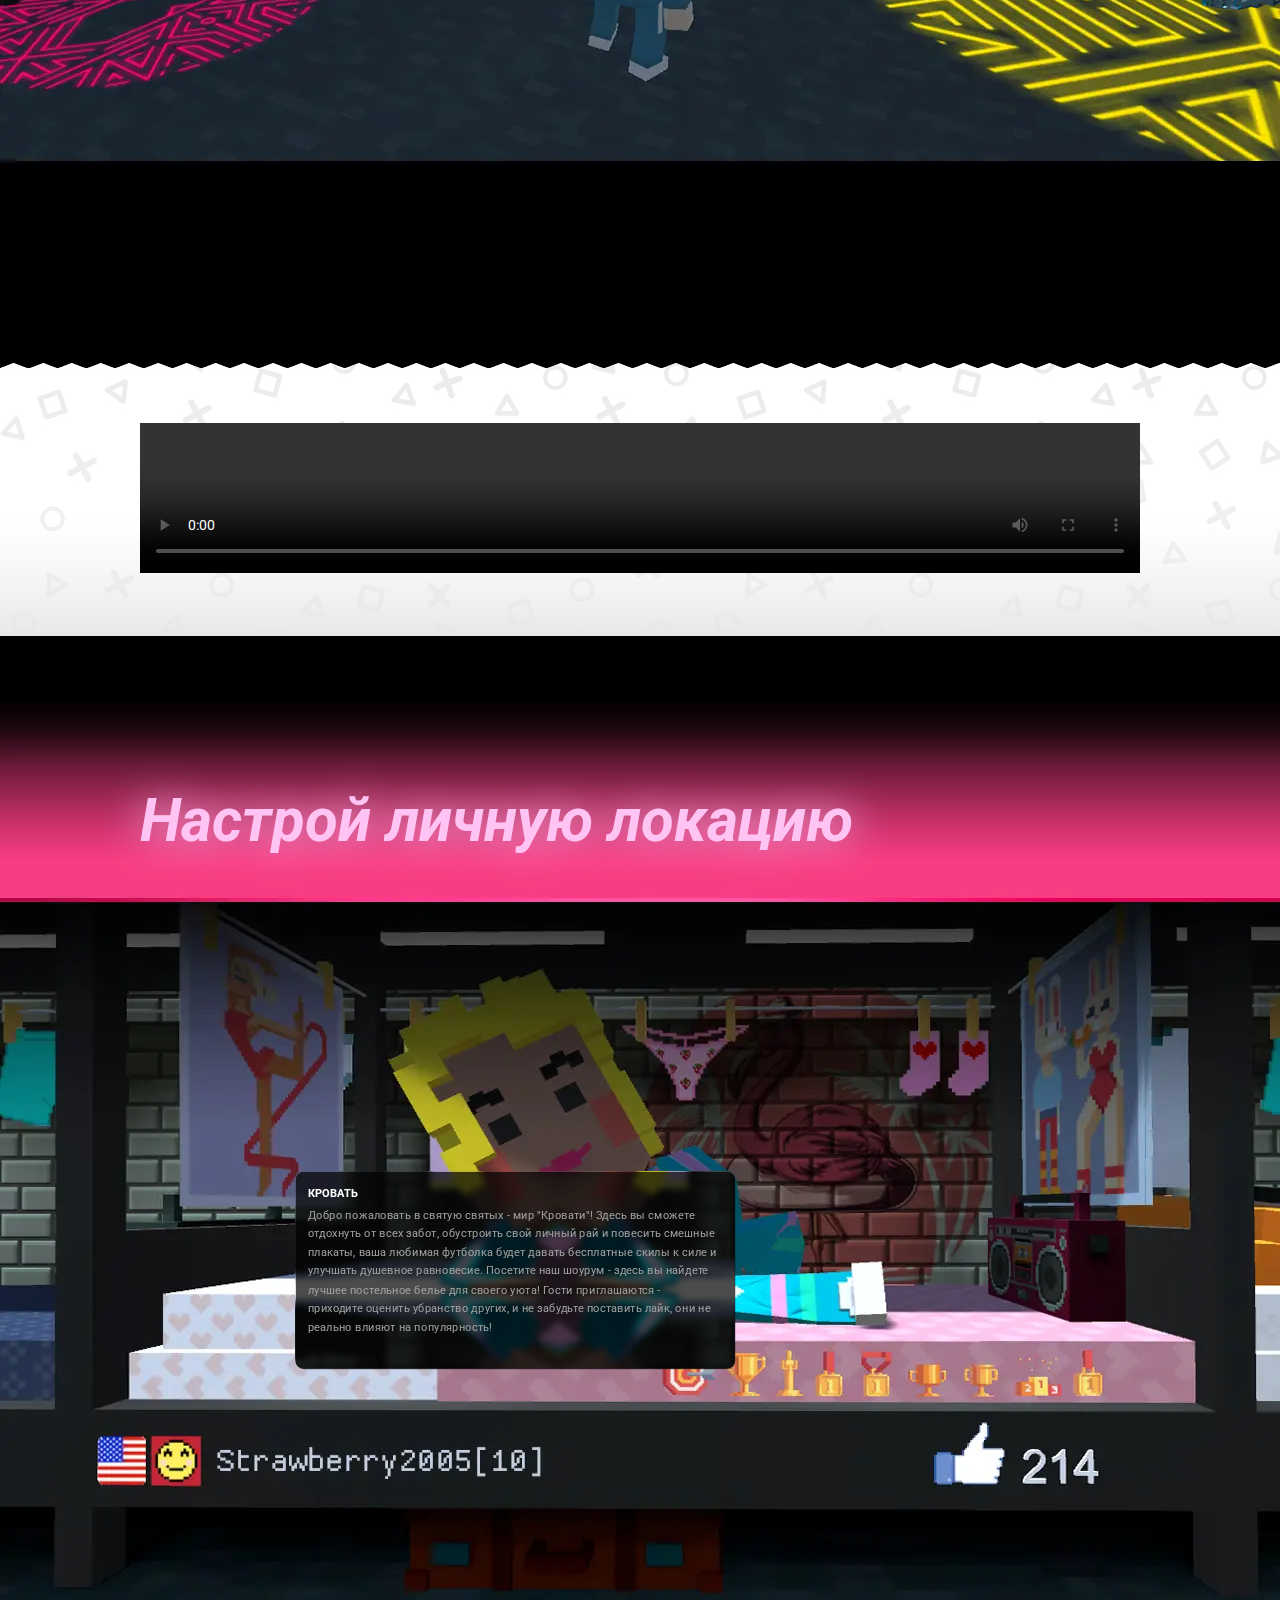
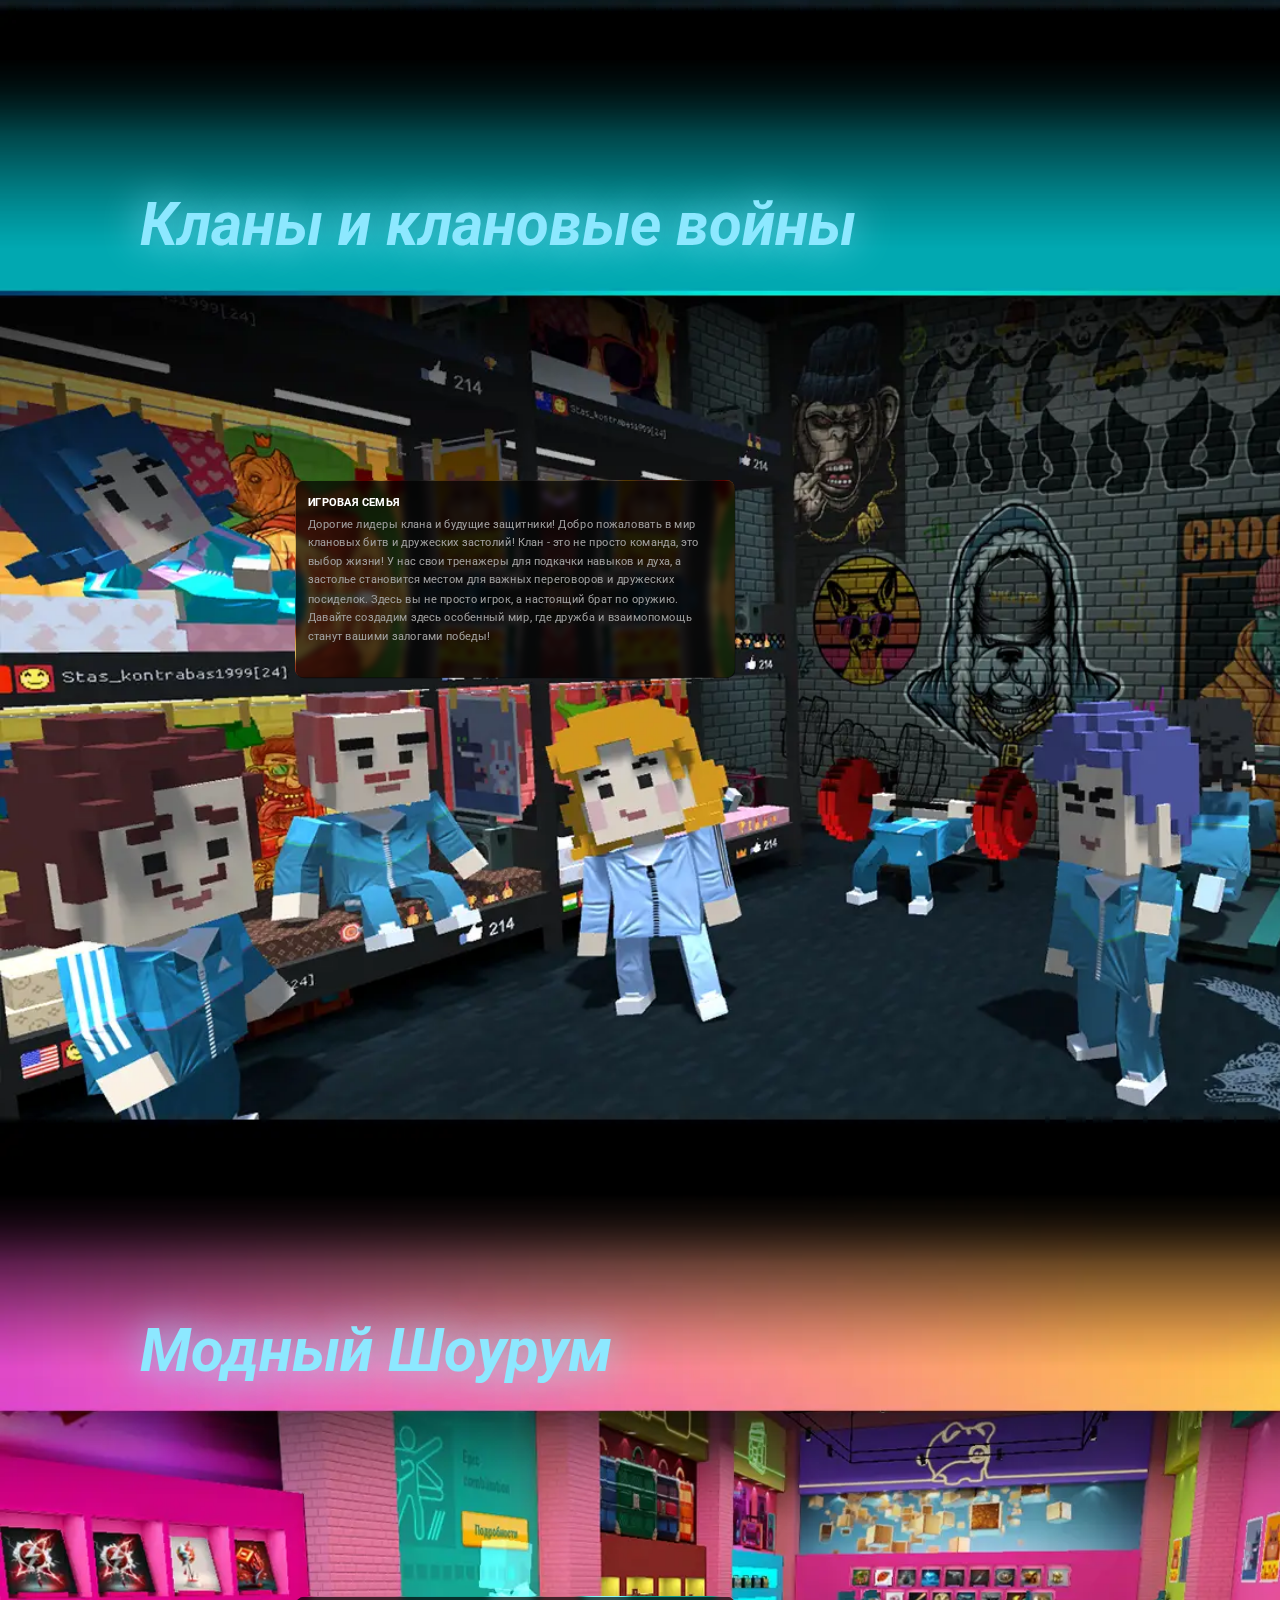
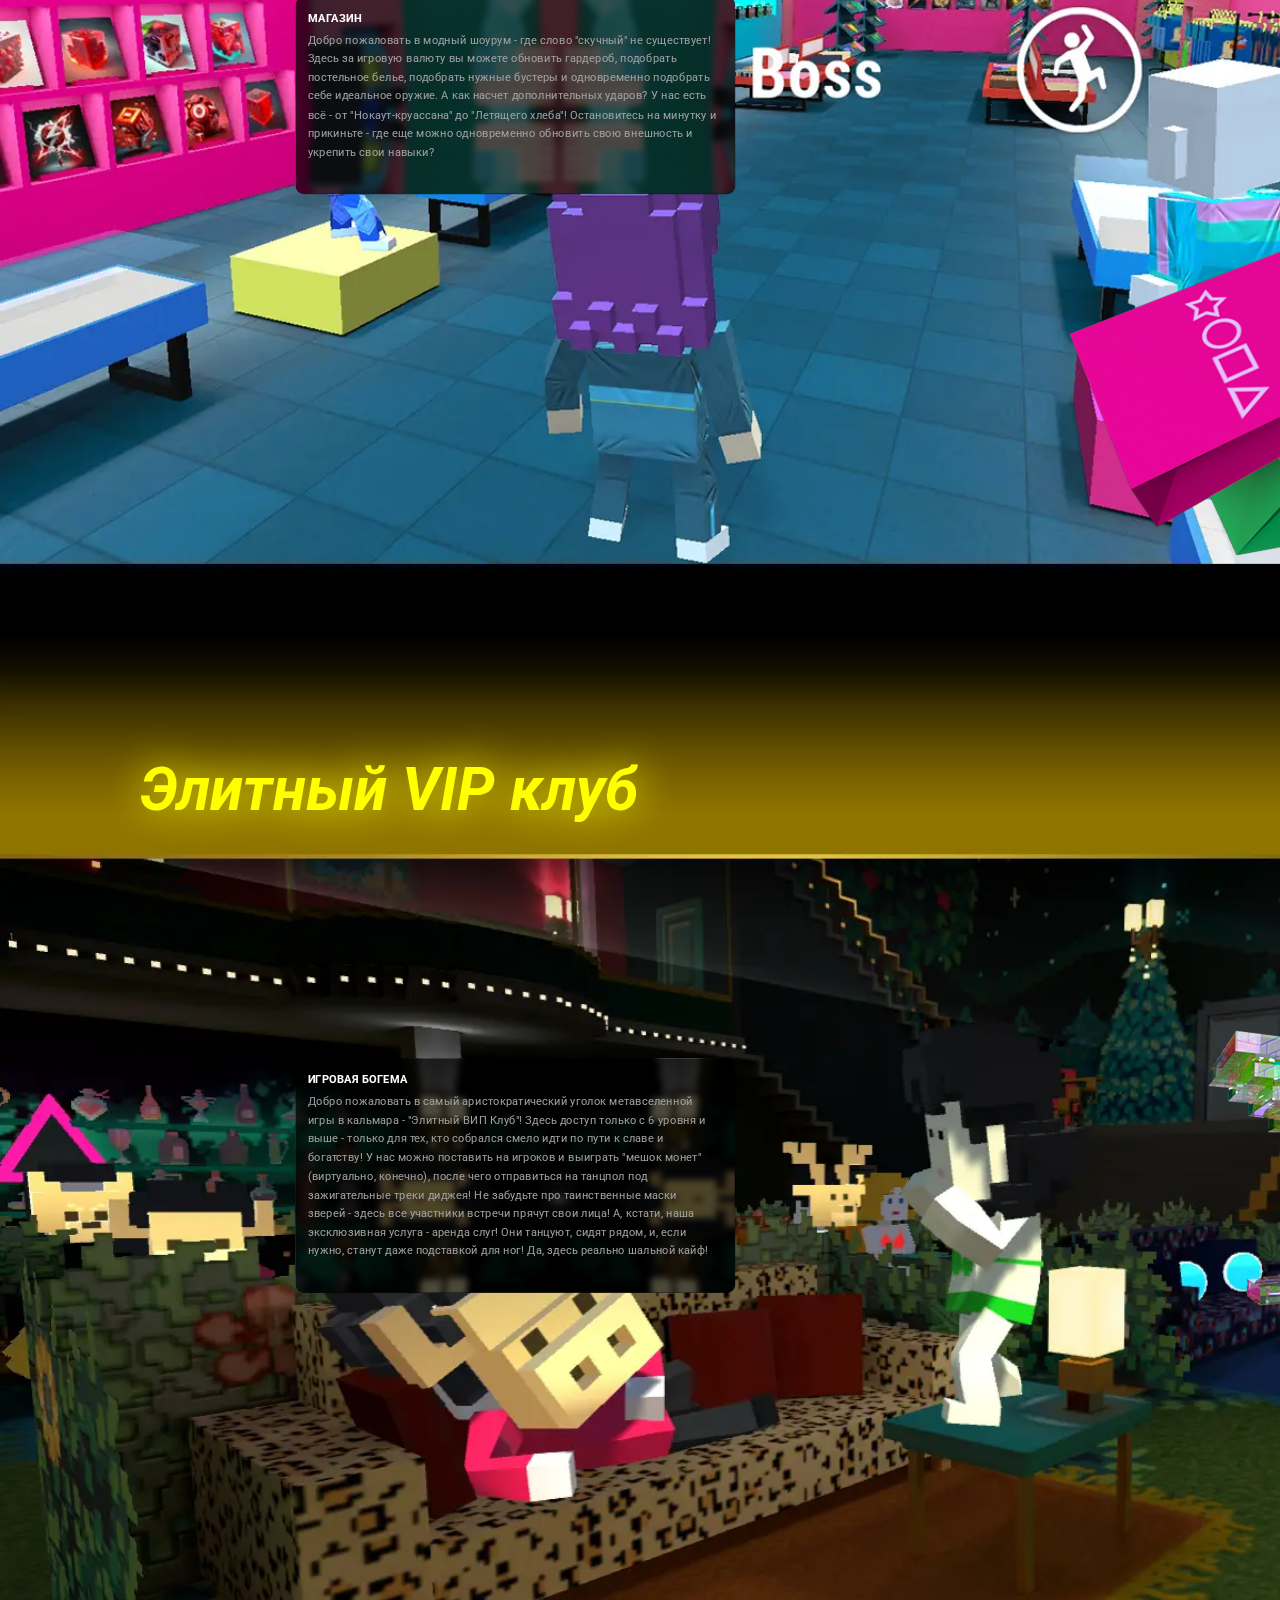
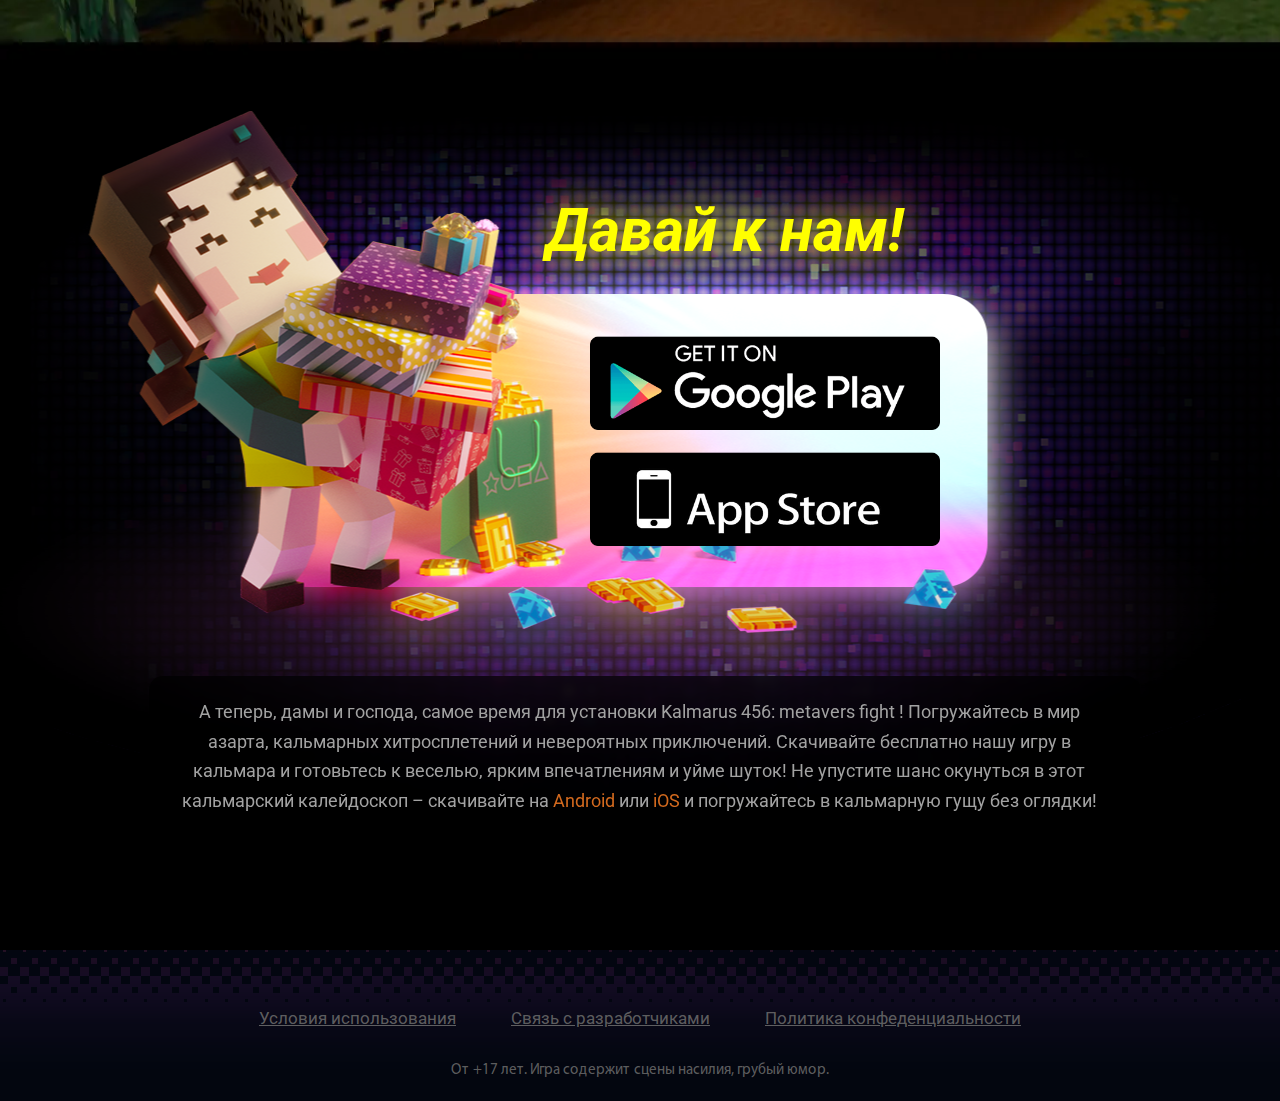
==== commit ab41c04a: "lgldfgfd" ====
--- a/index.html
+++ b/index.html
@@ -657,9 +657,9 @@
         <div class="footer__container container">
           <div class="footer__inner">
             <nav>
-              <a href="">Условия использования</a>
+              <a href="/terms-of-use.html">Условия использования</a>
               <a class="footer__popup" href="">Связь с разработчиками</a>
-              <a href="">Политика конфеденциальности</a>
+              <a href="/privacy-policy.html">Политика конфеденциальности</a>
             </nav>
             <div class="footer__bottom">
               От +17 лет. Игра содержит сцены насилия, грубый юмор.
--- a/css/style.css
+++ b/css/style.css
@@ -390,8 +390,6 @@
   background-repeat: no-repeat;
   background-size: 100% 970px;
   background-position: center bottom;
-  -webkit-box-shadow: inset 0px 0px 100px #190224;
-          box-shadow: inset 0px 0px 100px #190224;
 }
 .about .about__after {
   display: none;
@@ -451,9 +449,9 @@
 .fight {
   padding-bottom: 210px;
   position: relative;
-  background-image: url("https://miks1na.github.io/Kalmarus456/images/podlozhki/fight2.jpg");
+  background-image: url("https://miks1na.github.io/Kalmarus456/images/podlozhki/fight2.webp");
   background-repeat: no-repeat;
-  background-position: 0px -30px;
+  background-position: 0px 0px;
   background-size: cover 700px;
 }
 .fight__after {
@@ -524,7 +522,7 @@
   font-weight: bold;
   font-style: italic;
   text-shadow: 0 0 20px #8de8ff;
-  margin-top: 65px;
+  margin-top: 110px;
   margin-bottom: 199px;
 }
 .fight__subtitle {
@@ -550,13 +548,11 @@
 }
 
 .online {
-  -webkit-box-shadow: 0px -45px 100px 10px #051114;
-          box-shadow: 0px -45px 100px 10px #051114;
   padding-bottom: 326px;
   position: relative;
-  background-image: url("https://miks1na.github.io/Kalmarus456/images/podlozhki/shariki2.jpg");
+  background-image: url("https://miks1na.github.io/Kalmarus456/images/podlozhki/shariki2.webp");
   background-repeat: no-repeat;
-  background-position: 0px -60px;
+  background-position: 0px 0px;
   background-size: cover;
 }
 .online__after {
@@ -588,15 +584,15 @@
   right: -950px;
   -webkit-transition: 1s;
   transition: 1s;
+  z-index: 10;
 }
 .online ._active {
   top: 40px;
   right: -50px;
-  z-index: 5;
 }
 .online__img2 {
   position: absolute;
-  top: 40px;
+  top: 550px;
   right: -950px;
   -webkit-transition: 2s;
   transition: 2s;
@@ -643,8 +639,8 @@
   font-weight: bold;
   font-style: italic;
   text-shadow: 0 0 40px #8de8ff;
-  margin-top: 45px;
-  margin-bottom: 199px;
+  margin-top: 135px;
+  margin-bottom: 170px;
 }
 .online__subtitle {
   font-size: 19px;
@@ -667,7 +663,7 @@
 }
 
 .run {
-  padding-bottom: 100px;
+  padding-bottom: 0px;
   background: url("https://miks1na.github.io/Kalmarus456/images/Hue_Saturation 1.png");
   background-repeat: no-repeat;
   background-position: center -250px;
@@ -787,13 +783,11 @@
 }
 
 .custom {
-  -webkit-box-shadow: 0px -45px 30px 8px #121401;
-          box-shadow: 0px -45px 30px 8px #121401;
   padding-bottom: 276px;
   position: relative;
-  background-image: url("https://miks1na.github.io/Kalmarus456/images/podlozhki/castum2.jpg");
+  background-image: url("https://miks1na.github.io/Kalmarus456/images/podlozhki/castum2.webp");
   background-repeat: no-repeat;
-  background-position: 0px -30px;
+  background-position: 0px 0px;
   background-size: cover 700px;
 }
 .custom__after {
@@ -870,7 +864,7 @@
   font-weight: bold;
   font-style: italic;
   text-shadow: 0 0 40px yellow;
-  margin-top: 65px;
+  margin-top: 105px;
   margin-bottom: 155px;
 }
 .custom__subtitle {
@@ -899,8 +893,6 @@
   background-size: cover;
   background-repeat: no-repeat;
   background-position: center 0px;
-  -webkit-box-shadow: 0px -45px 100px 70px #01000b;
-          box-shadow: 0px -45px 100px 70px #01000b;
 }
 .pers__inner {
   position: relative;
@@ -970,13 +962,11 @@
 }
 
 .friends {
-  -webkit-box-shadow: 0px -45px 30px 8px #001201;
-          box-shadow: 0px -45px 30px 8px #001201;
   padding-bottom: 200px;
   position: relative;
-  background-image: url("https://miks1na.github.io/Kalmarus456/images/podlozhki/lobby2.jpg");
+  background-image: url("https://miks1na.github.io/Kalmarus456/images/podlozhki/lobby2.webp");
   background-repeat: no-repeat;
-  background-position: 0px -30px;
+  background-position: 0px 0px;
   background-size: cover 700px;
 }
 .friends__after {
@@ -1053,7 +1043,7 @@
   font-weight: bold;
   font-style: italic;
   text-shadow: 0 0 40px yellow;
-  margin-top: 65px;
+  margin-top: 95px;
   margin-bottom: 80px;
 }
 .friends__subtitle {
@@ -1089,13 +1079,11 @@
 }
 
 .loc {
-  -webkit-box-shadow: 0px -45px 70px 30px #220a13;
-          box-shadow: 0px -45px 70px 30px #220a13;
-  padding-bottom: 200px;
-  position: relative;
-  background-image: url("https://miks1na.github.io/Kalmarus456/images/podlozhki/krovat2.jpg");
+  padding-bottom: 150px;
+  position: relative;
+  background-image: url("https://miks1na.github.io/Kalmarus456/images/podlozhki/krovat2.webp");
   background-repeat: no-repeat;
-  background-position: 0px -30px;
+  background-position: 0px 0px;
   background-size: cover 700px;
 }
 .loc__after {
@@ -1175,7 +1163,7 @@
   font-weight: bold;
   font-style: italic;
   text-shadow: 0 0 40px #ffc4f3;
-  margin-top: 65px;
+  margin-top: 95px;
   margin-bottom: 255px;
 }
 .loc__subtitle {
@@ -1200,13 +1188,11 @@
 }
 
 .clan {
-  -webkit-box-shadow: 0px -45px 100px 50px #091d22;
-          box-shadow: 0px -45px 100px 50px #091d22;
   padding-bottom: 376px;
   position: relative;
-  background-image: url("https://miks1na.github.io/Kalmarus456/images/podlozhki/klan2.jpg");
+  background-image: url("https://miks1na.github.io/Kalmarus456/images/podlozhki/klan2.webp");
   background-repeat: no-repeat;
-  background-position: 0px -60px;
+  background-position: 0px 0px;
   background-size: cover;
 }
 .clan__after {
@@ -1283,8 +1269,8 @@
   font-weight: bold;
   font-style: italic;
   text-shadow: 0 0 40px #8de8ff;
-  margin-top: 45px;
-  margin-bottom: 199px;
+  margin-top: 140px;
+  margin-bottom: 160px;
 }
 .clan__subtitle {
   font-size: 19px;
@@ -1310,9 +1296,9 @@
 .moda {
   padding-bottom: 300px;
   position: relative;
-  background-image: url("https://miks1na.github.io/Kalmarus456/images/podlozhki/magaz2.jpg");
+  background-image: url("https://miks1na.github.io/Kalmarus456/images/podlozhki/magaz2.webp");
   background-repeat: no-repeat;
-  background-position: 0px -80px;
+  background-position: 0px 0px;
   background-size: cover;
 }
 .moda__after {
@@ -1389,8 +1375,8 @@
   font-weight: bold;
   font-style: italic;
   text-shadow: 0 0 40px #8de8ff;
-  margin-top: 45px;
-  margin-bottom: 229px;
+  margin-top: 130px;
+  margin-bottom: 150px;
 }
 .moda__subtitle {
   font-size: 19px;
@@ -1414,13 +1400,11 @@
 }
 
 .vip {
-  -webkit-box-shadow: 0px -85px 50px 50px #2e1b03;
-          box-shadow: 0px -85px 50px 50px #2e1b03;
   padding-bottom: 270px;
   position: relative;
-  background-image: url("https://miks1na.github.io/Kalmarus456/images/podlozhki/vip2.jpg");
+  background-image: url("https://miks1na.github.io/Kalmarus456/images/podlozhki/vip2.webp");
   background-repeat: no-repeat;
-  background-position: 0px -100px;
+  background-position: 0px 0px;
   background-size: cover;
 }
 .vip__after {
@@ -1497,8 +1481,8 @@
   font-weight: bold;
   font-style: italic;
   text-shadow: 0 0 40px yellow;
-  margin-top: 45px;
-  margin-bottom: 229px;
+  margin-top: 130px;
+  margin-bottom: 160px;
 }
 .vip__subtitle {
   font-size: 19px;
@@ -2154,6 +2138,13 @@
   }
 }
 @media (max-width: 500px) {
+  .video {
+    background-size: auto 100%;
+    margin-bottom: 30px;
+  }
+  .online__img2 {
+    top: 134px;
+  }
   .clan {
     -webkit-box-shadow: none;
     box-shadow: none;
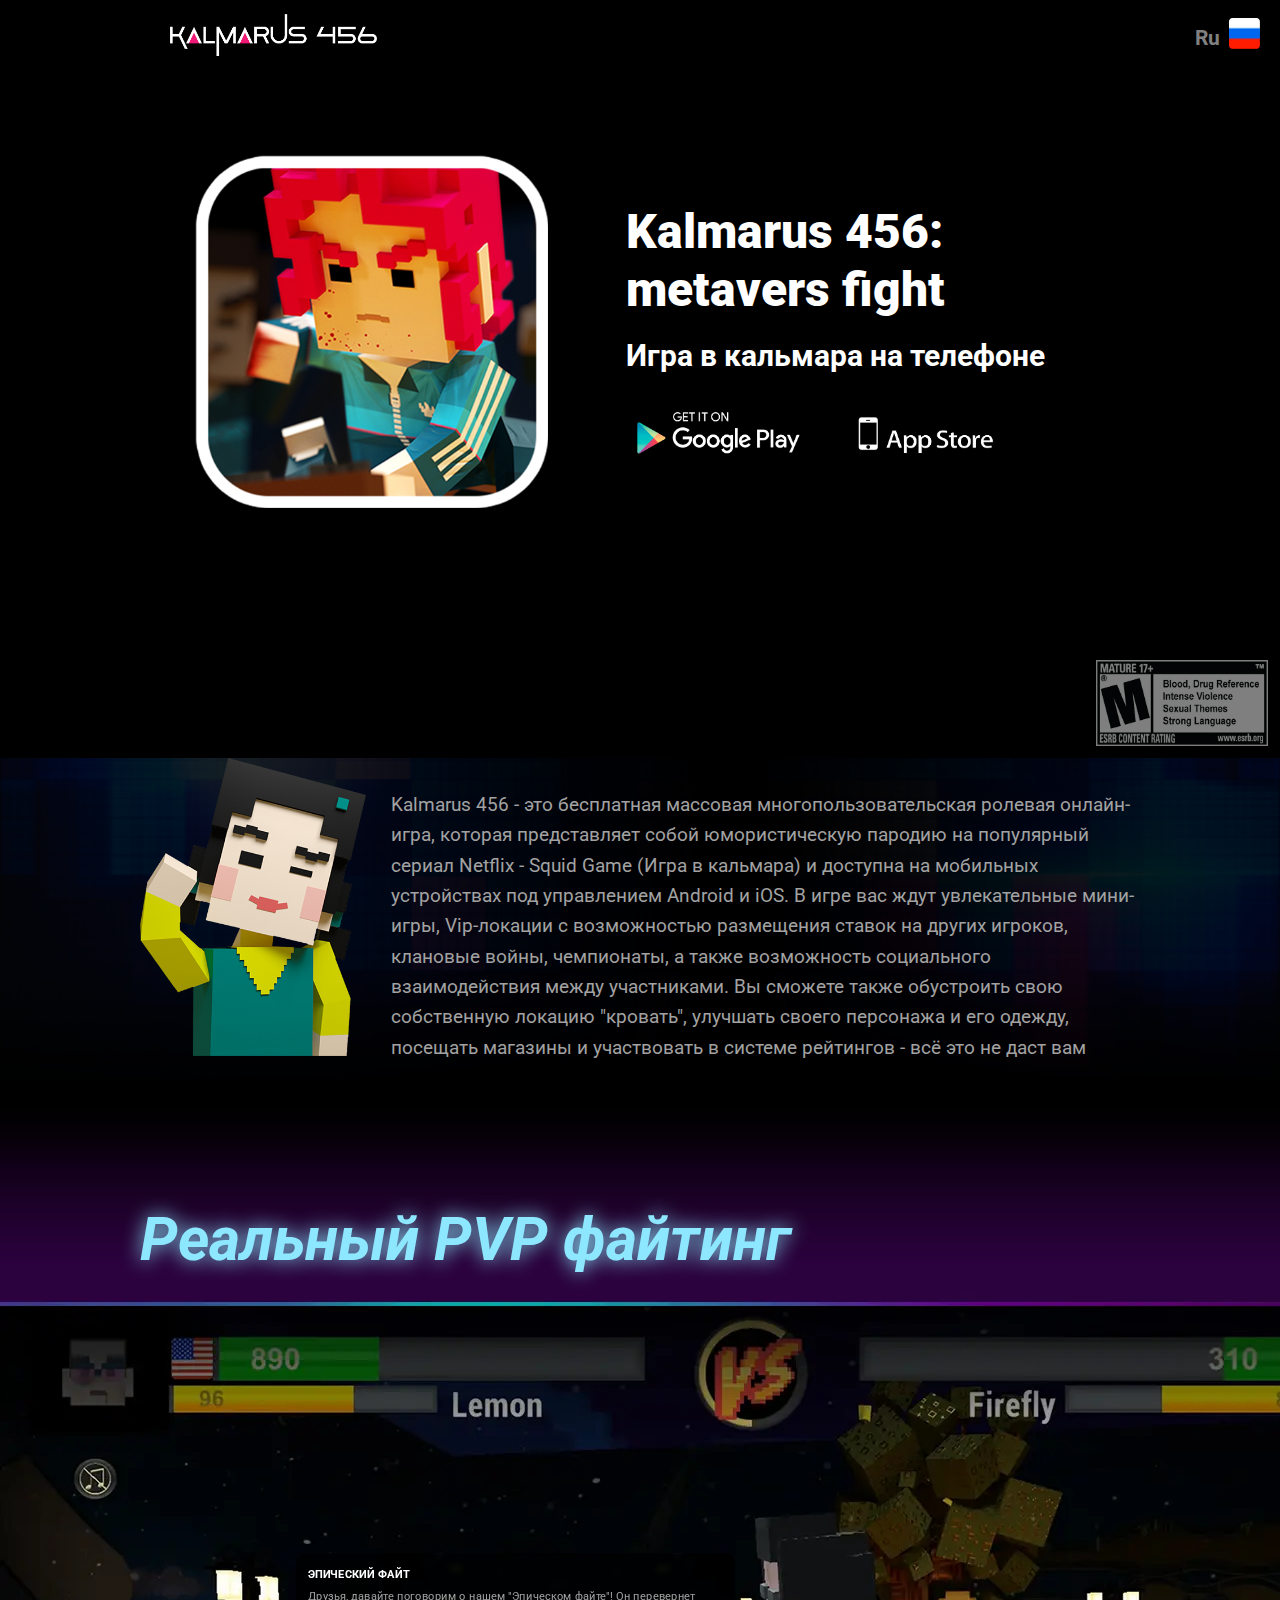
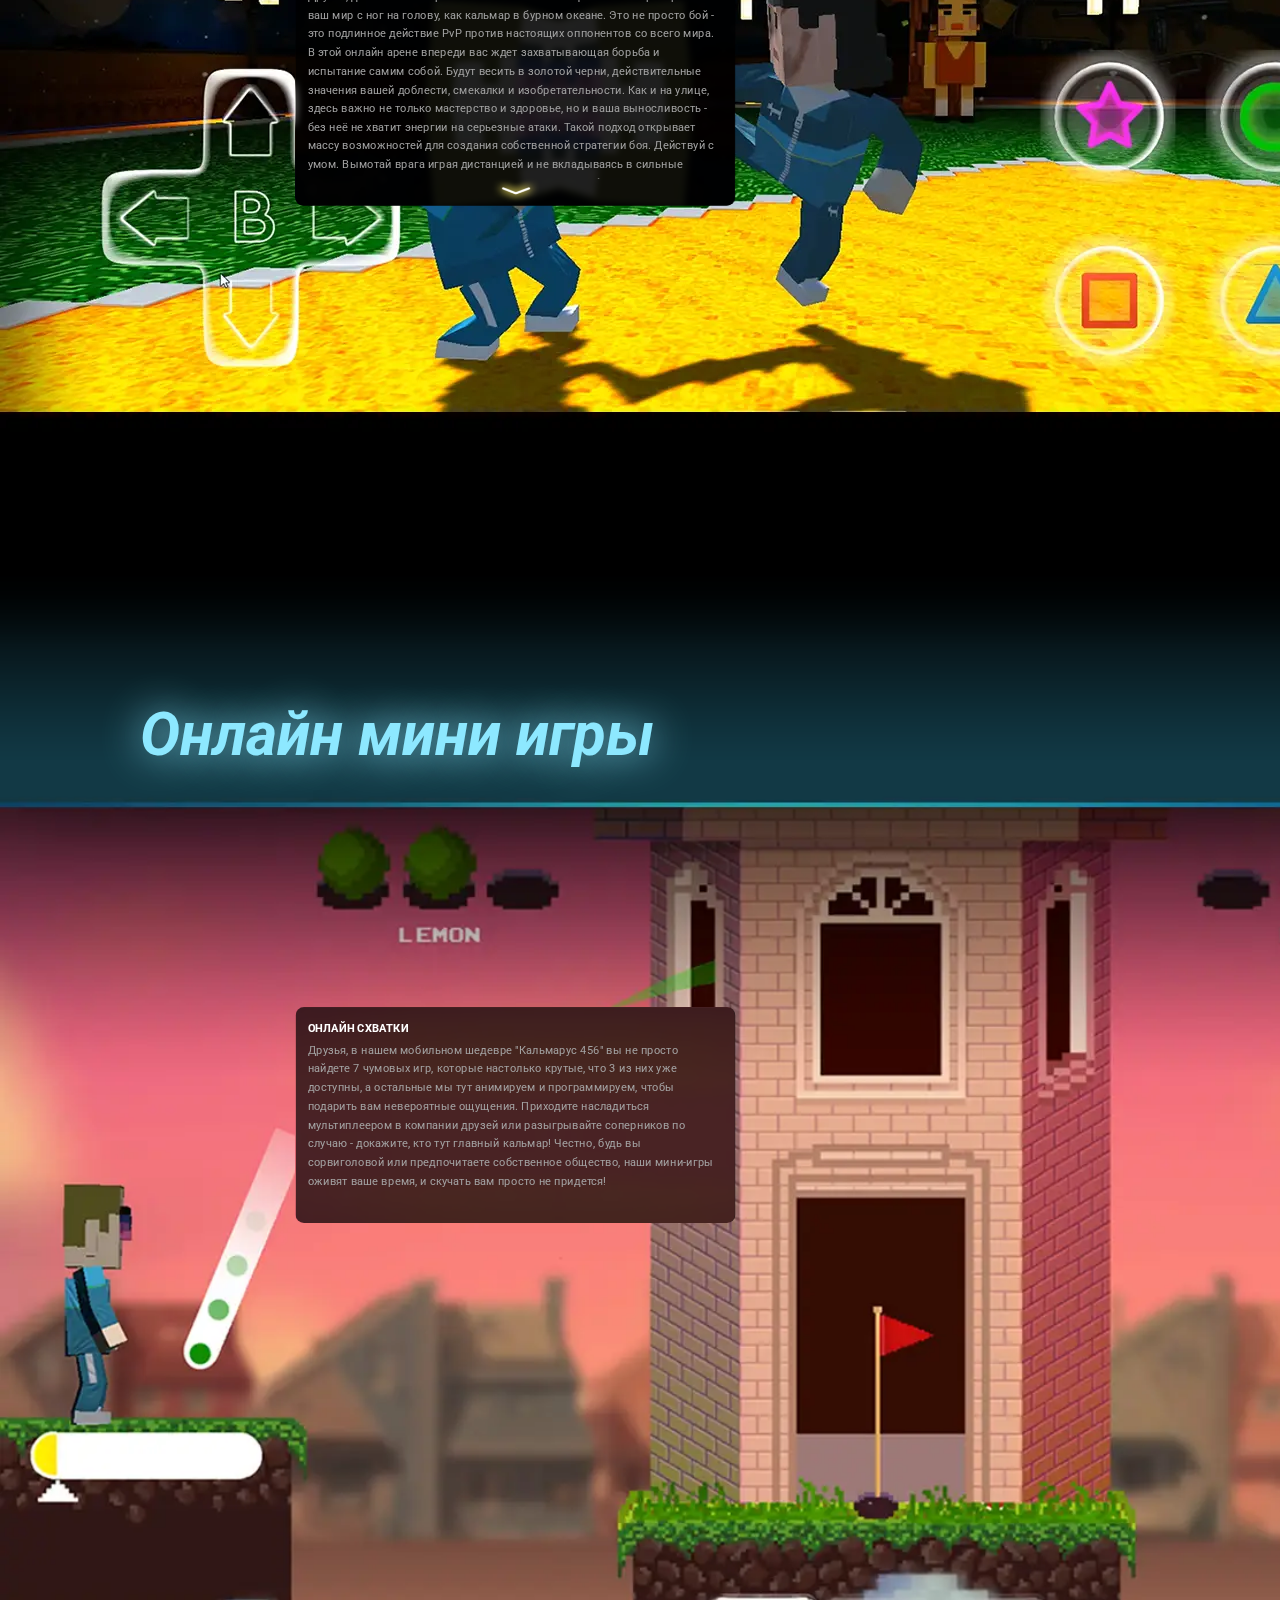
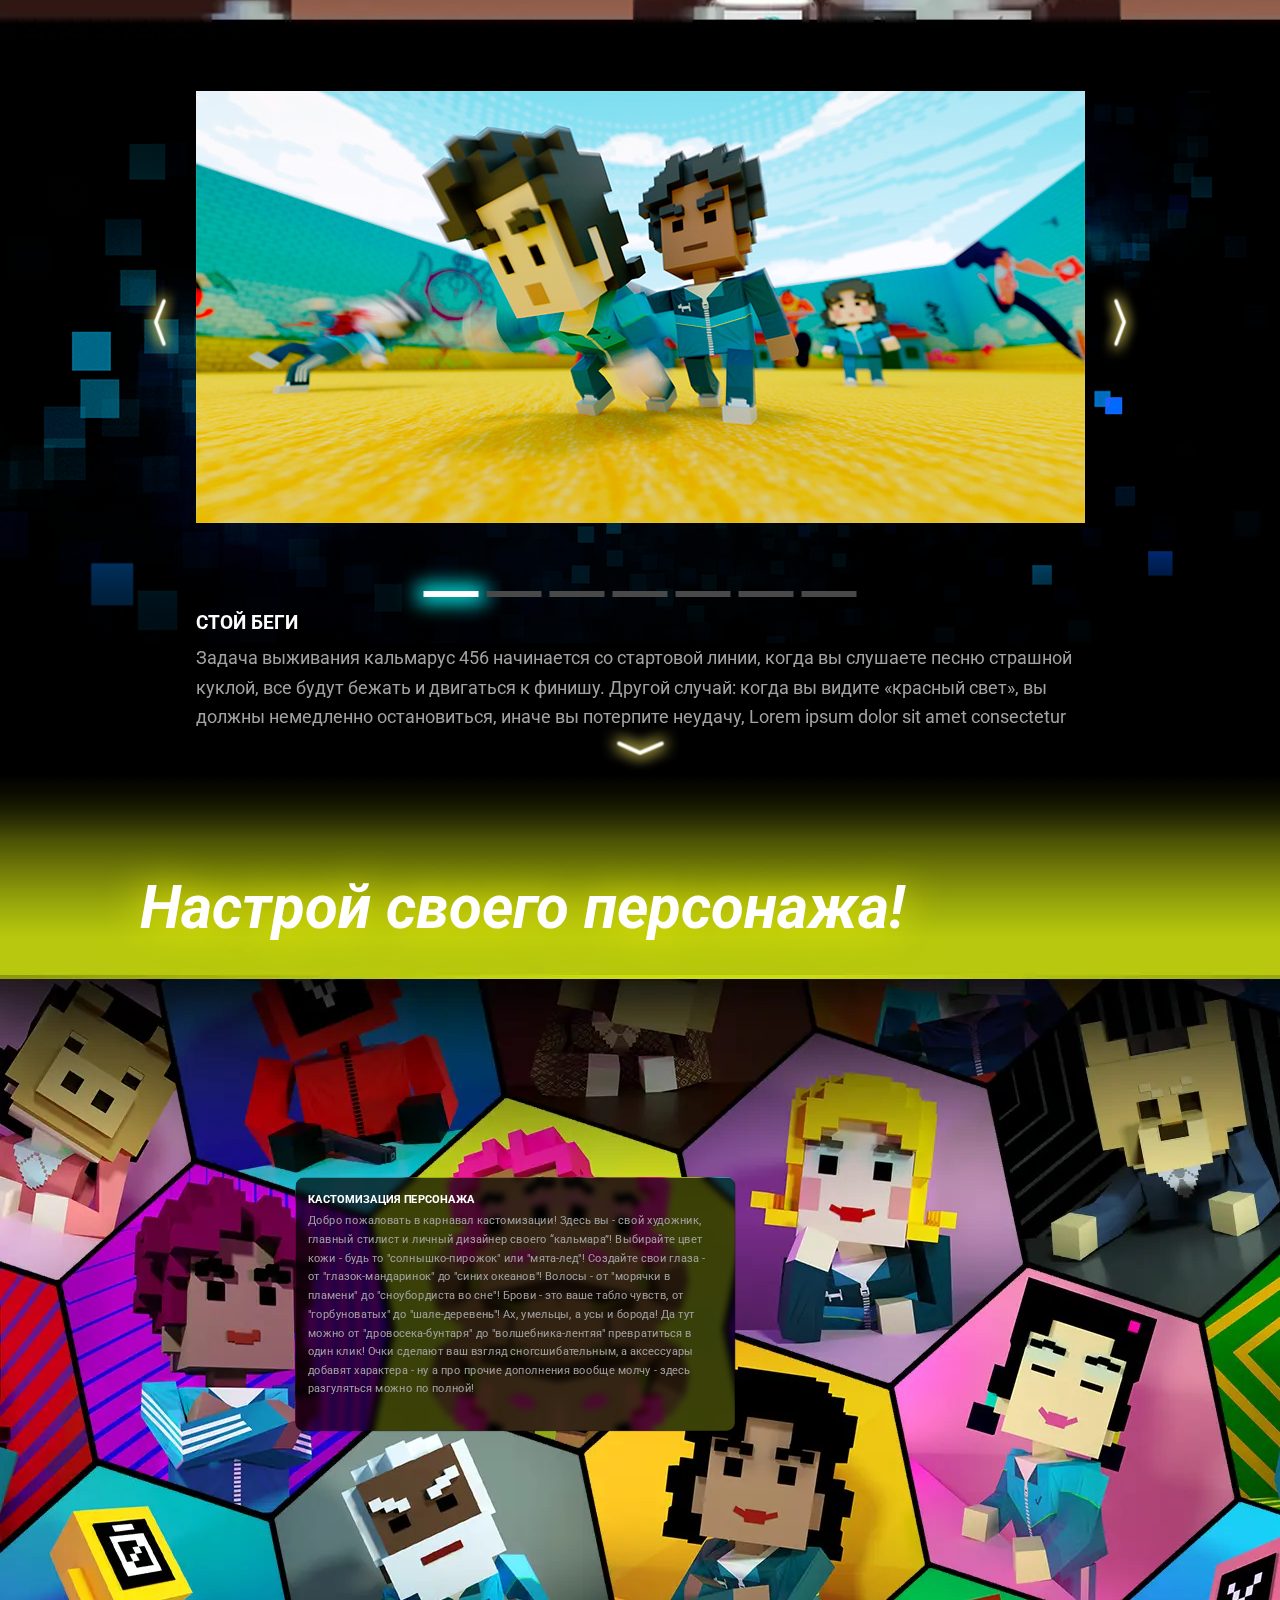
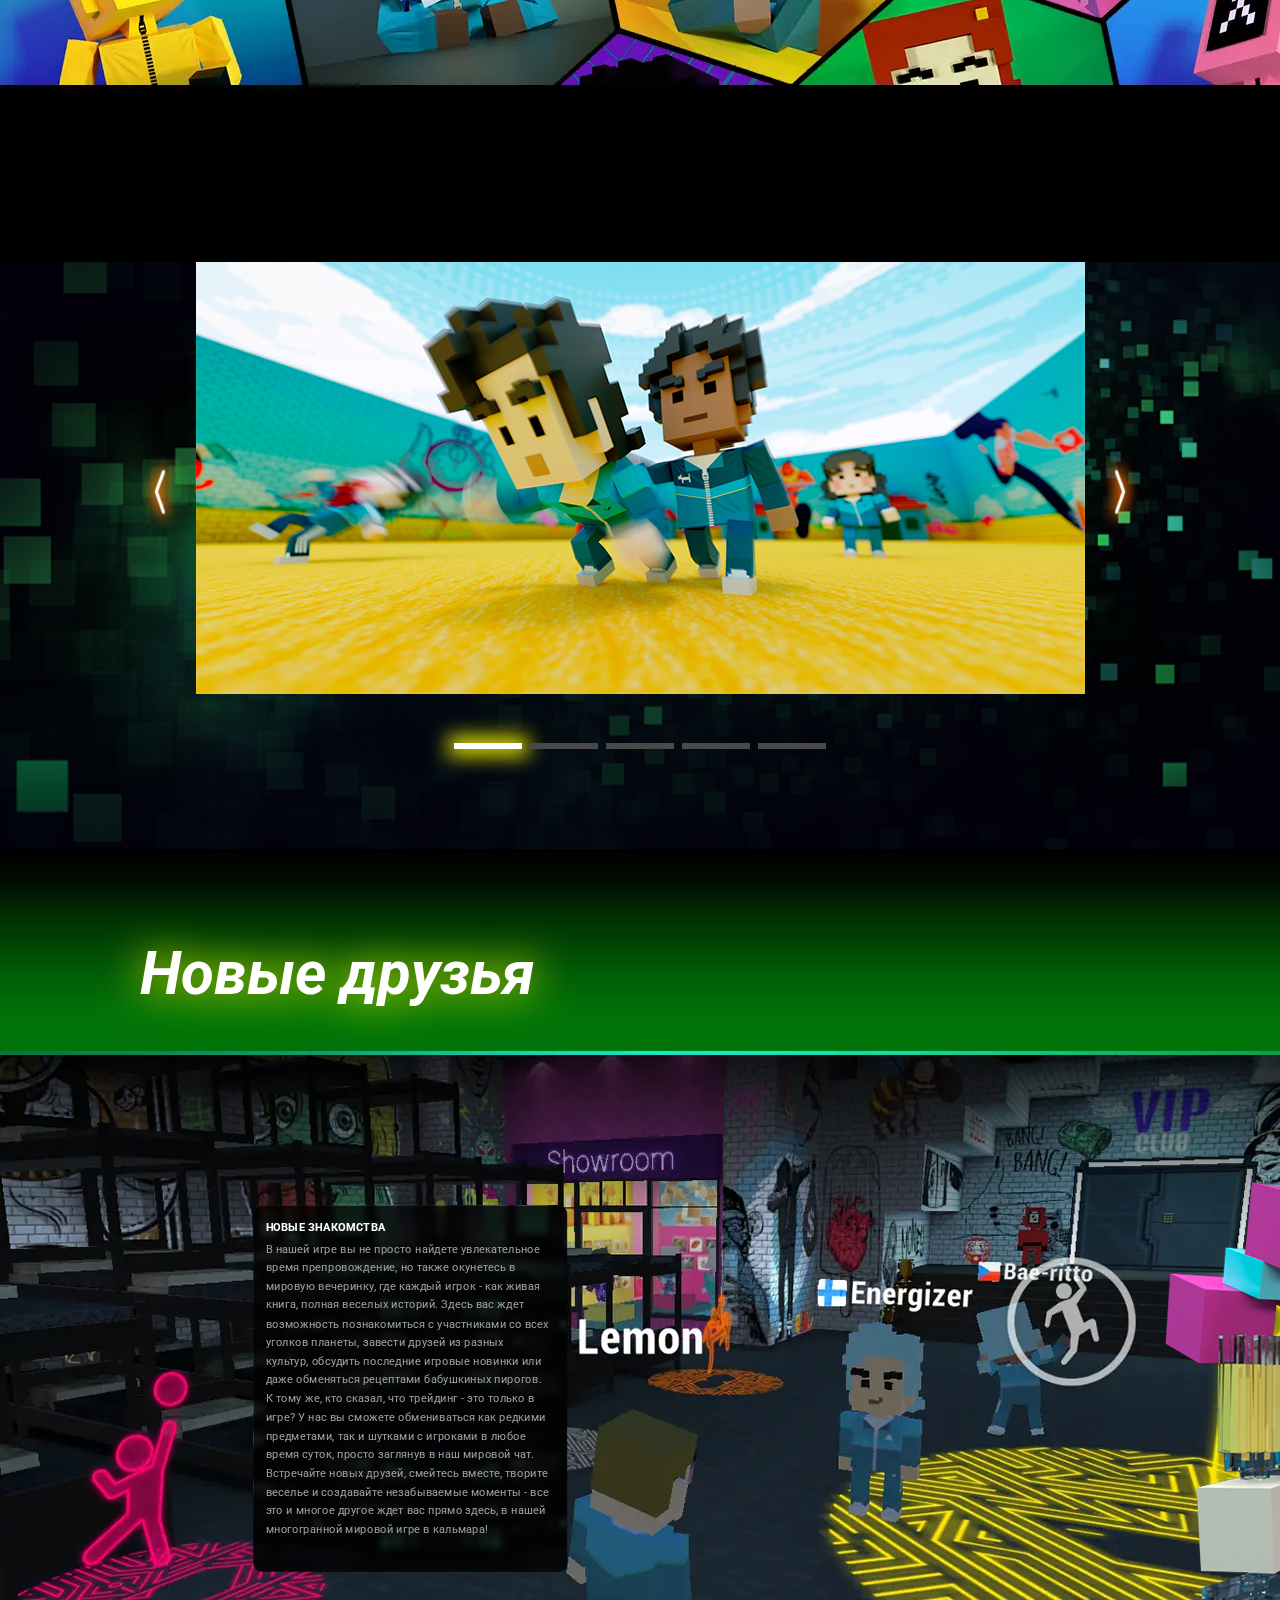
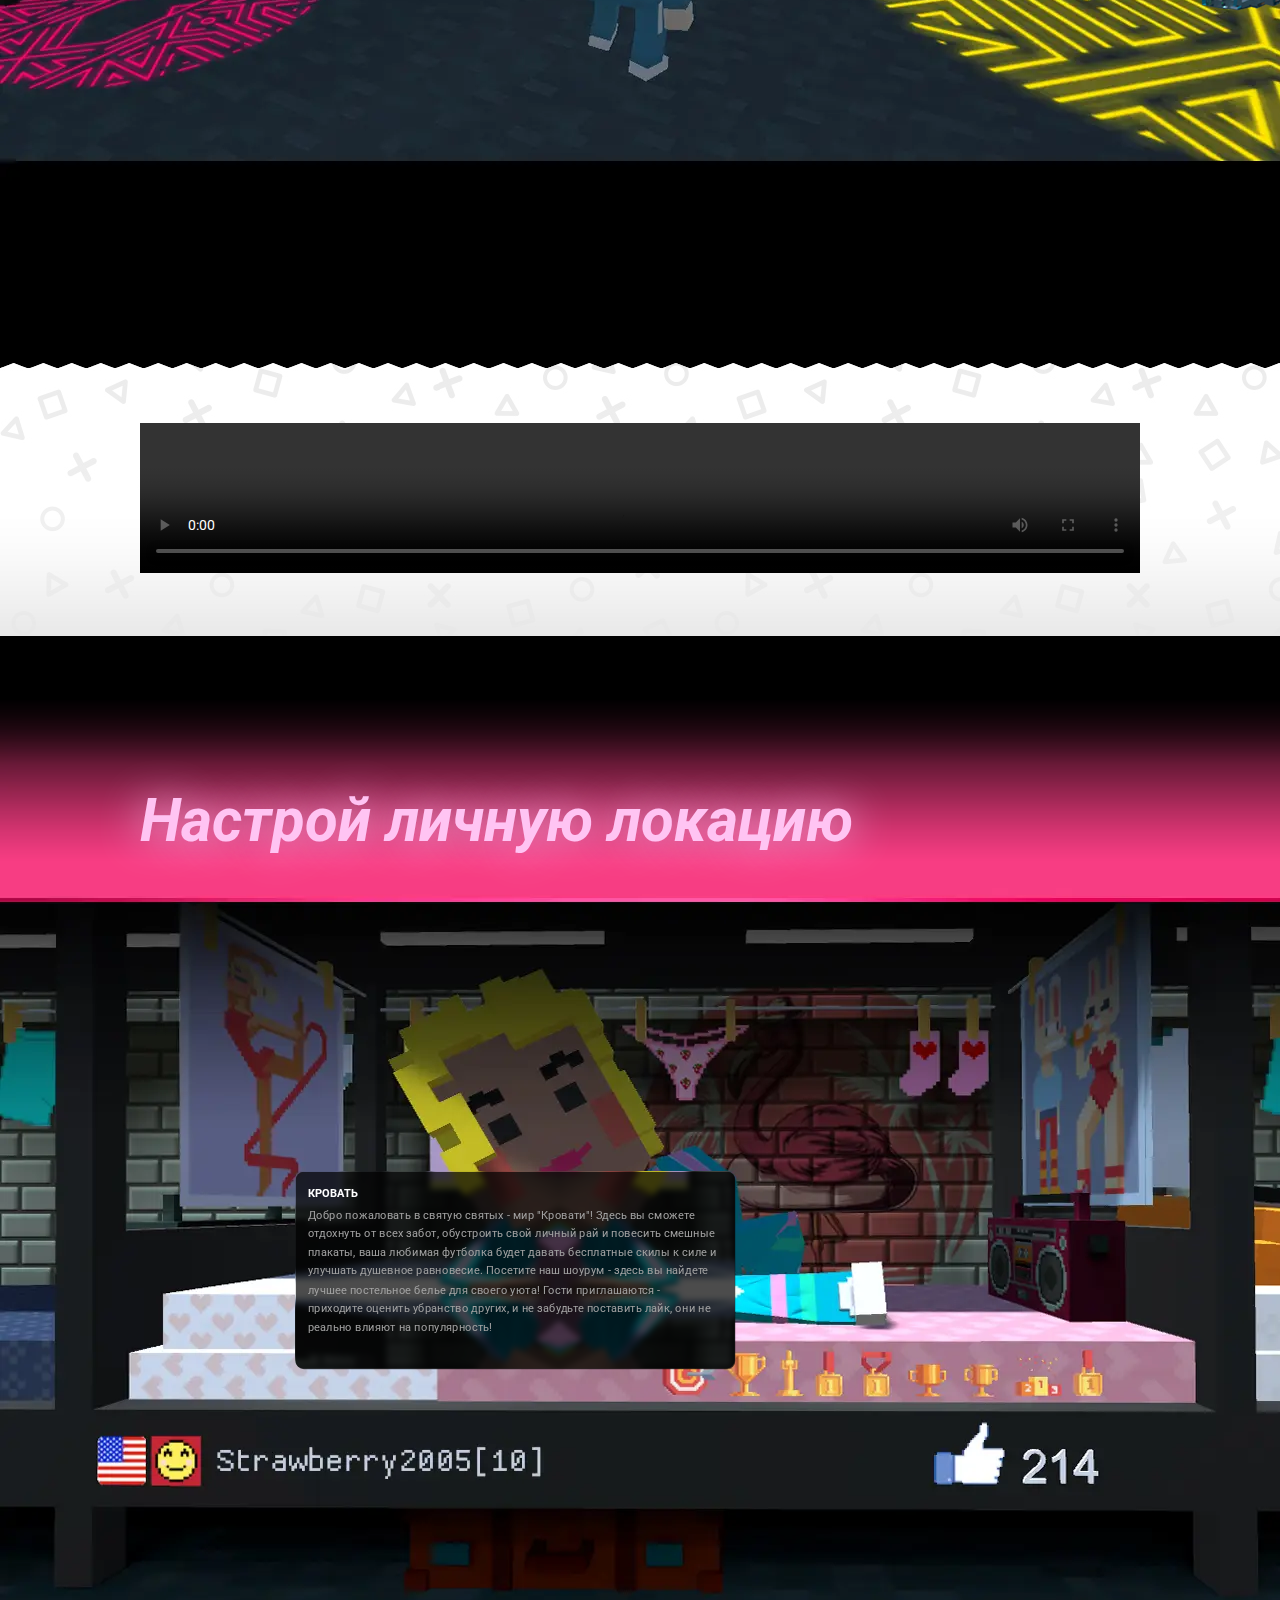
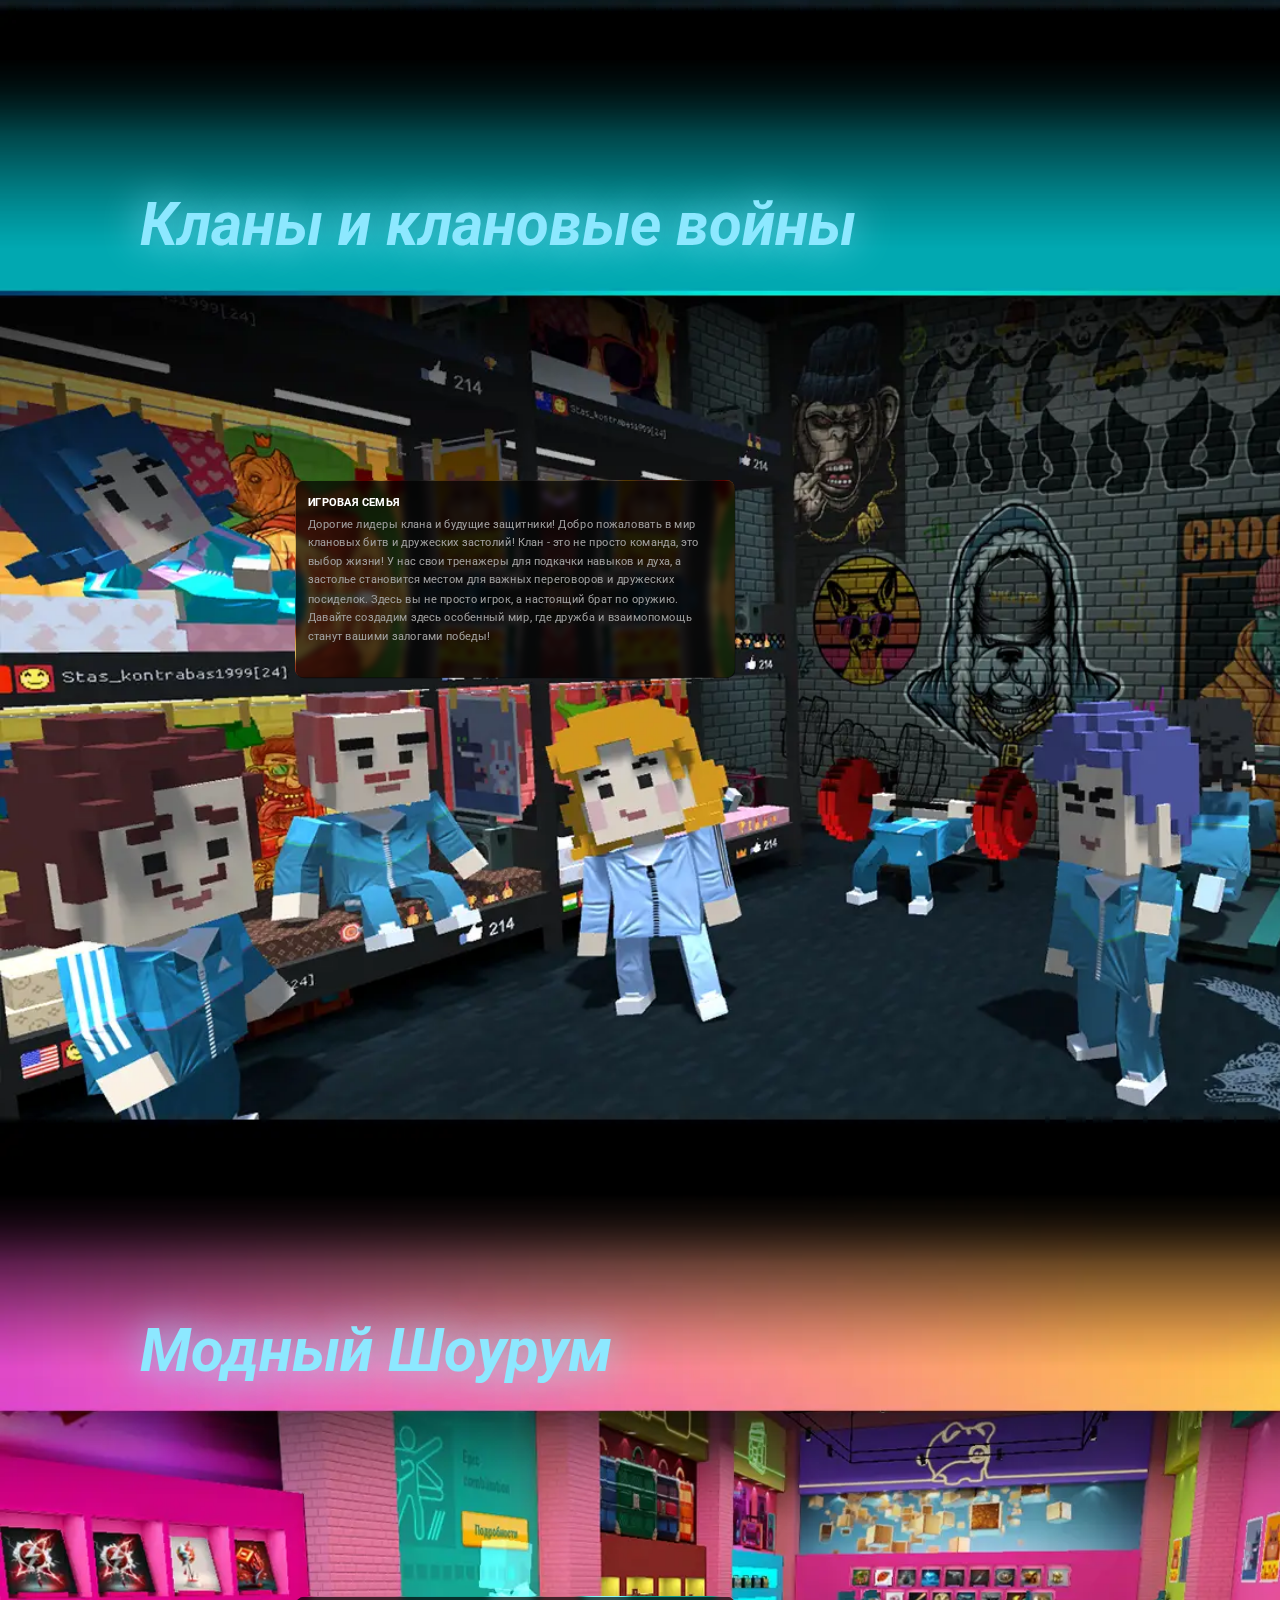
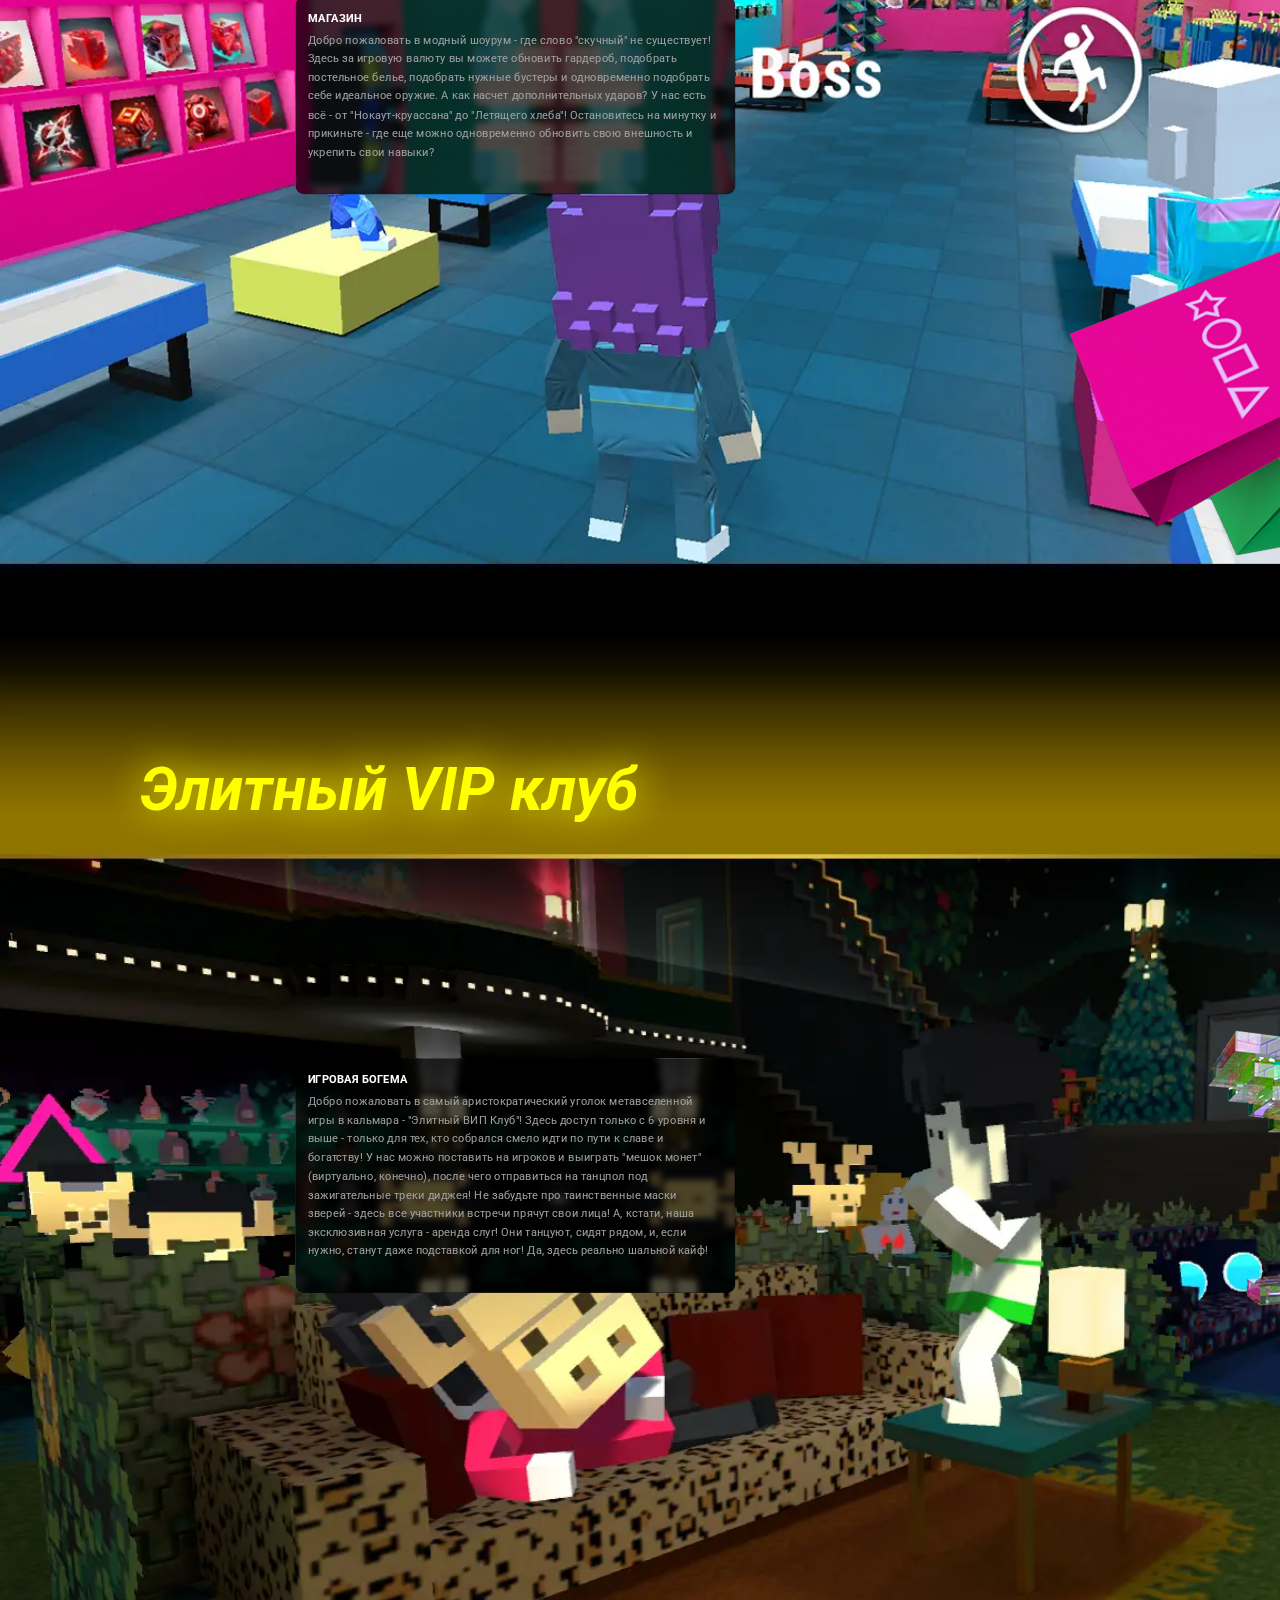
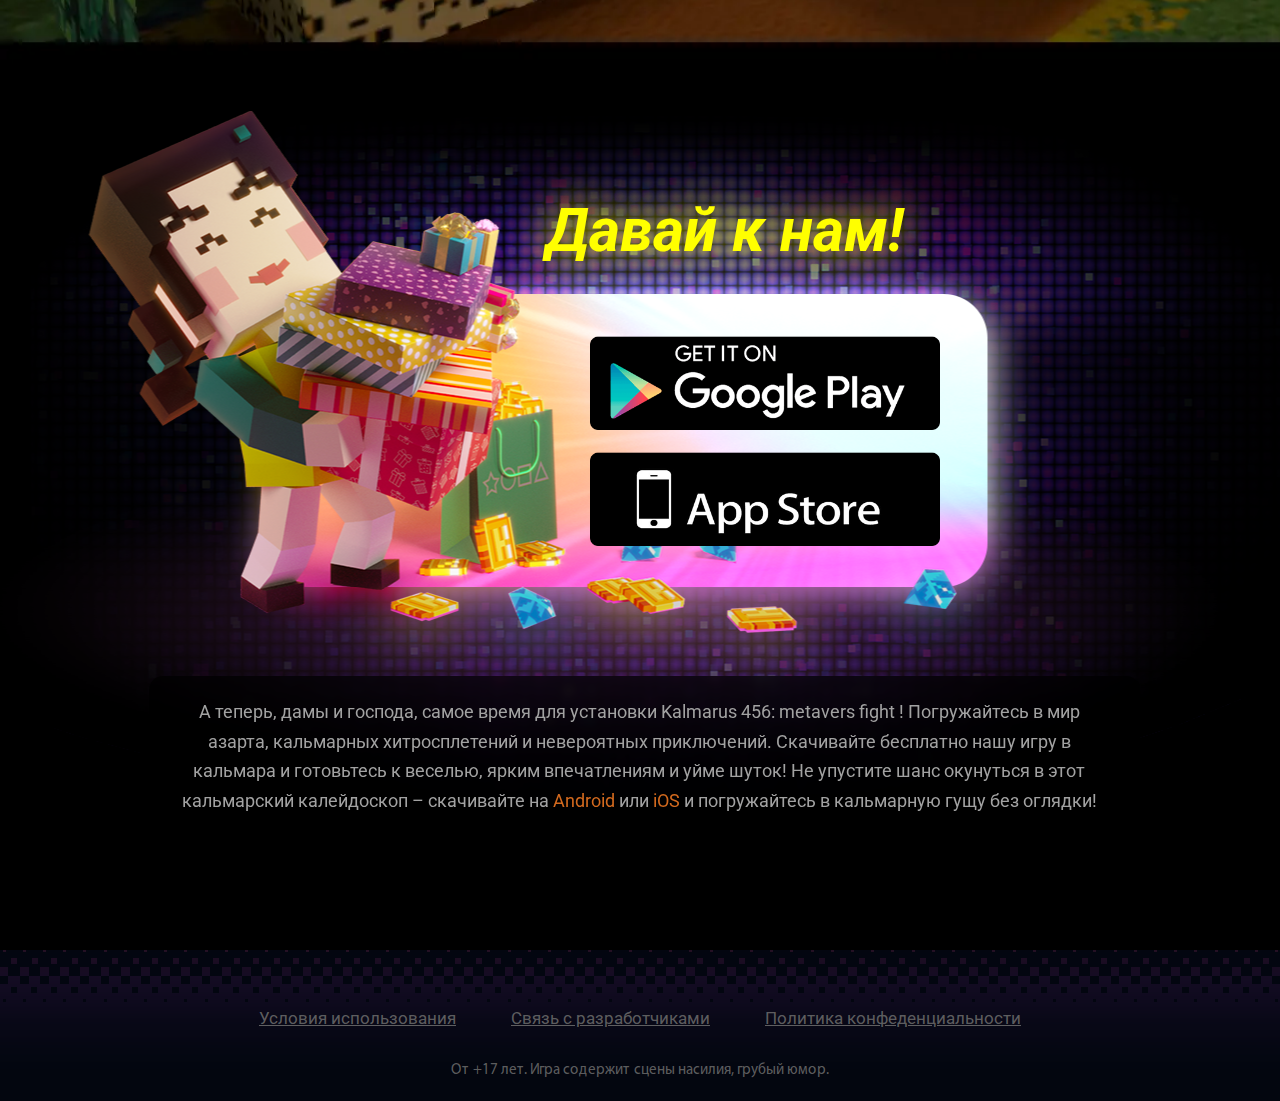
==== commit 1c6d63ab: "hfhfghedhd" ====
--- a/index.html
+++ b/index.html
@@ -657,9 +657,9 @@
         <div class="footer__container container">
           <div class="footer__inner">
             <nav>
-              <a href="/terms-of-use.html">Условия использования</a>
+              <a href="Kalmarus456/terms-of-use.html">Условия использования</a>
               <a class="footer__popup" href="">Связь с разработчиками</a>
-              <a href="/privacy-policy.html">Политика конфеденциальности</a>
+              <a href="Kalmarus456/privacy-policy.html">Политика конфеденциальности</a>
             </nav>
             <div class="footer__bottom">
               От +17 лет. Игра содержит сцены насилия, грубый юмор.
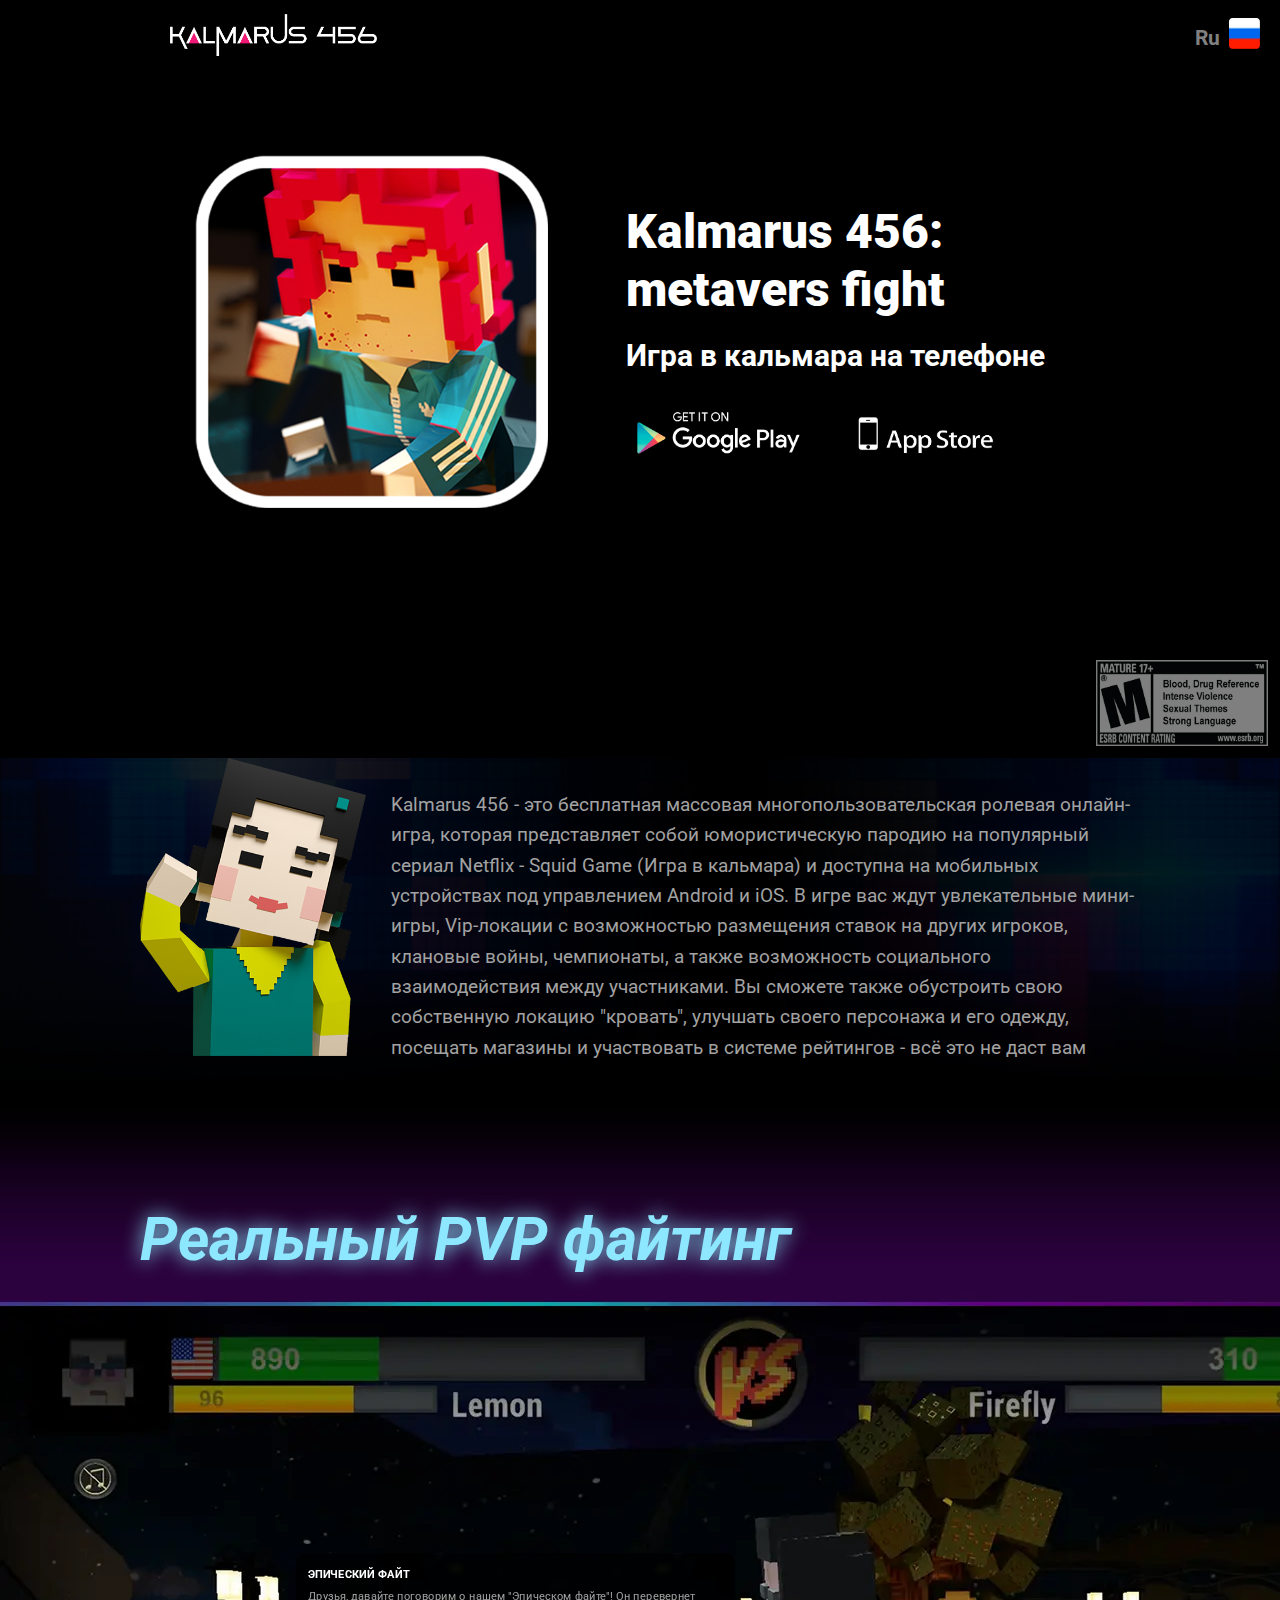
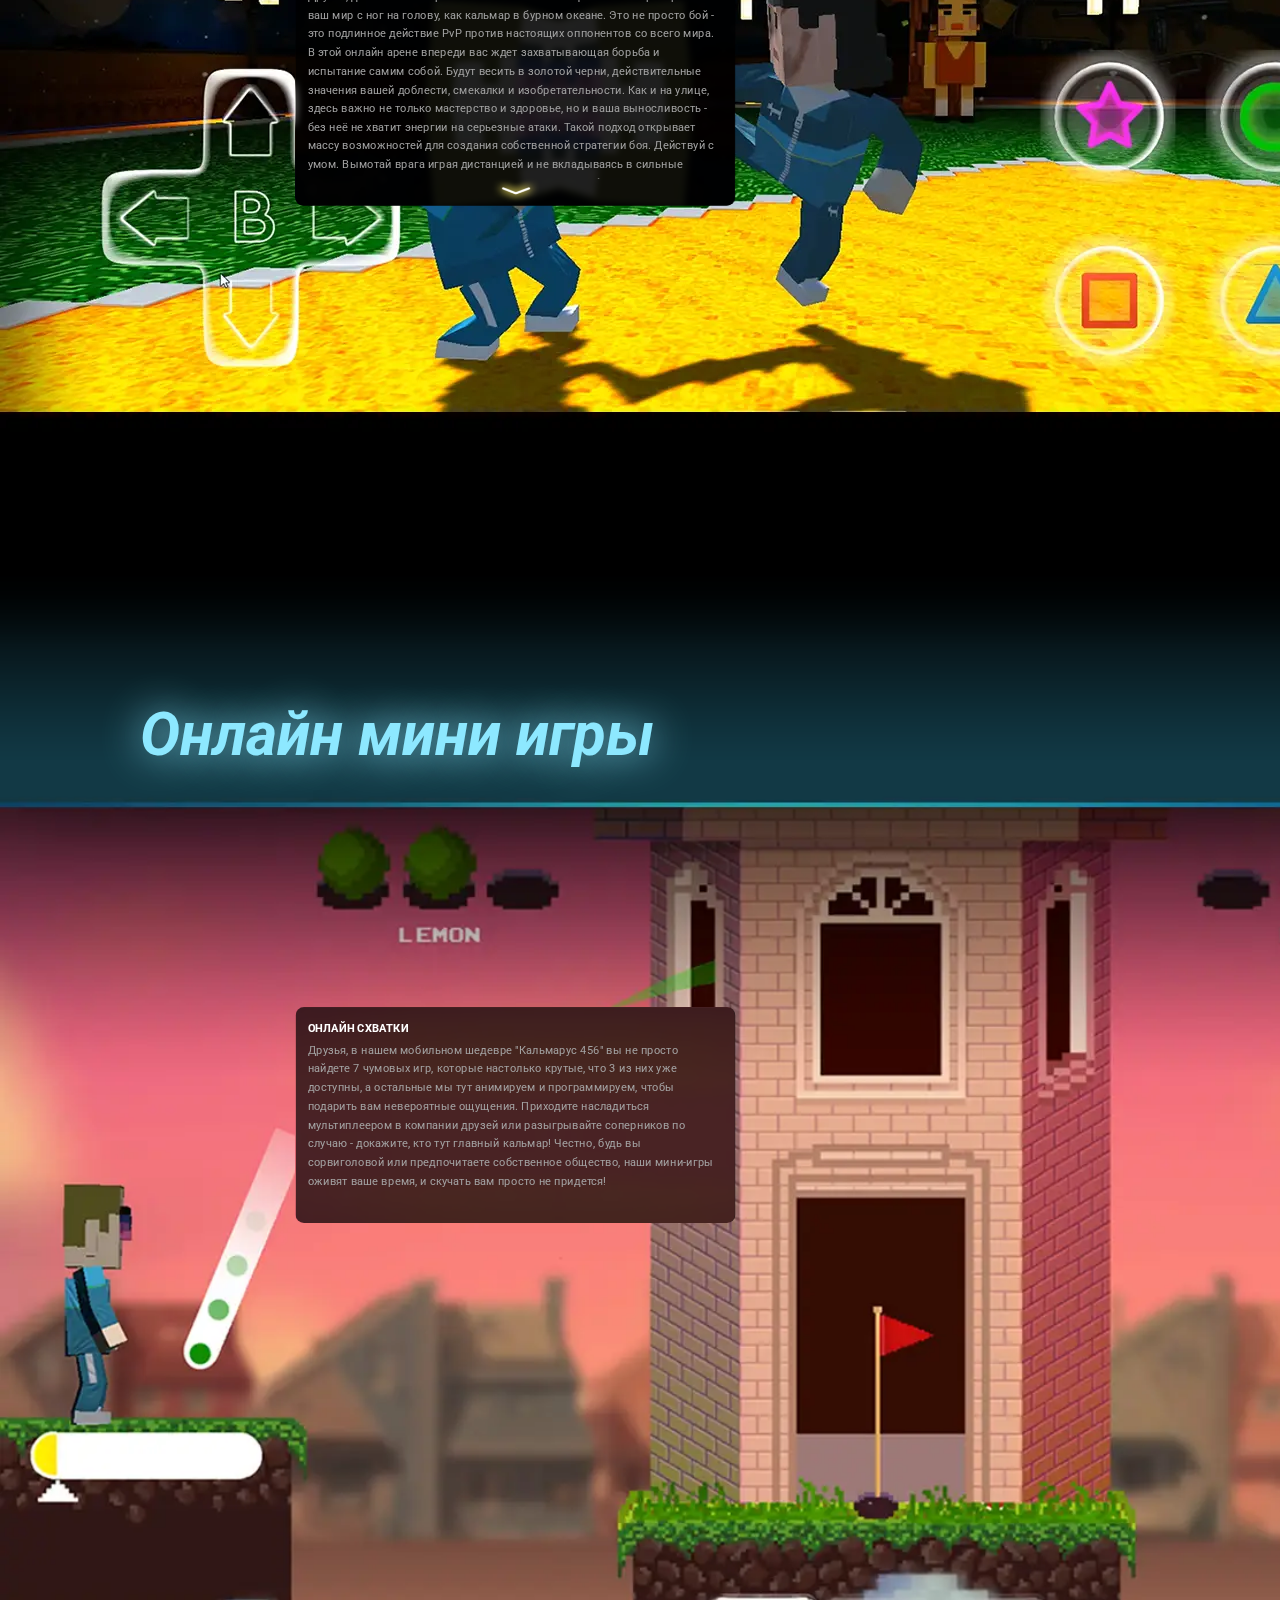
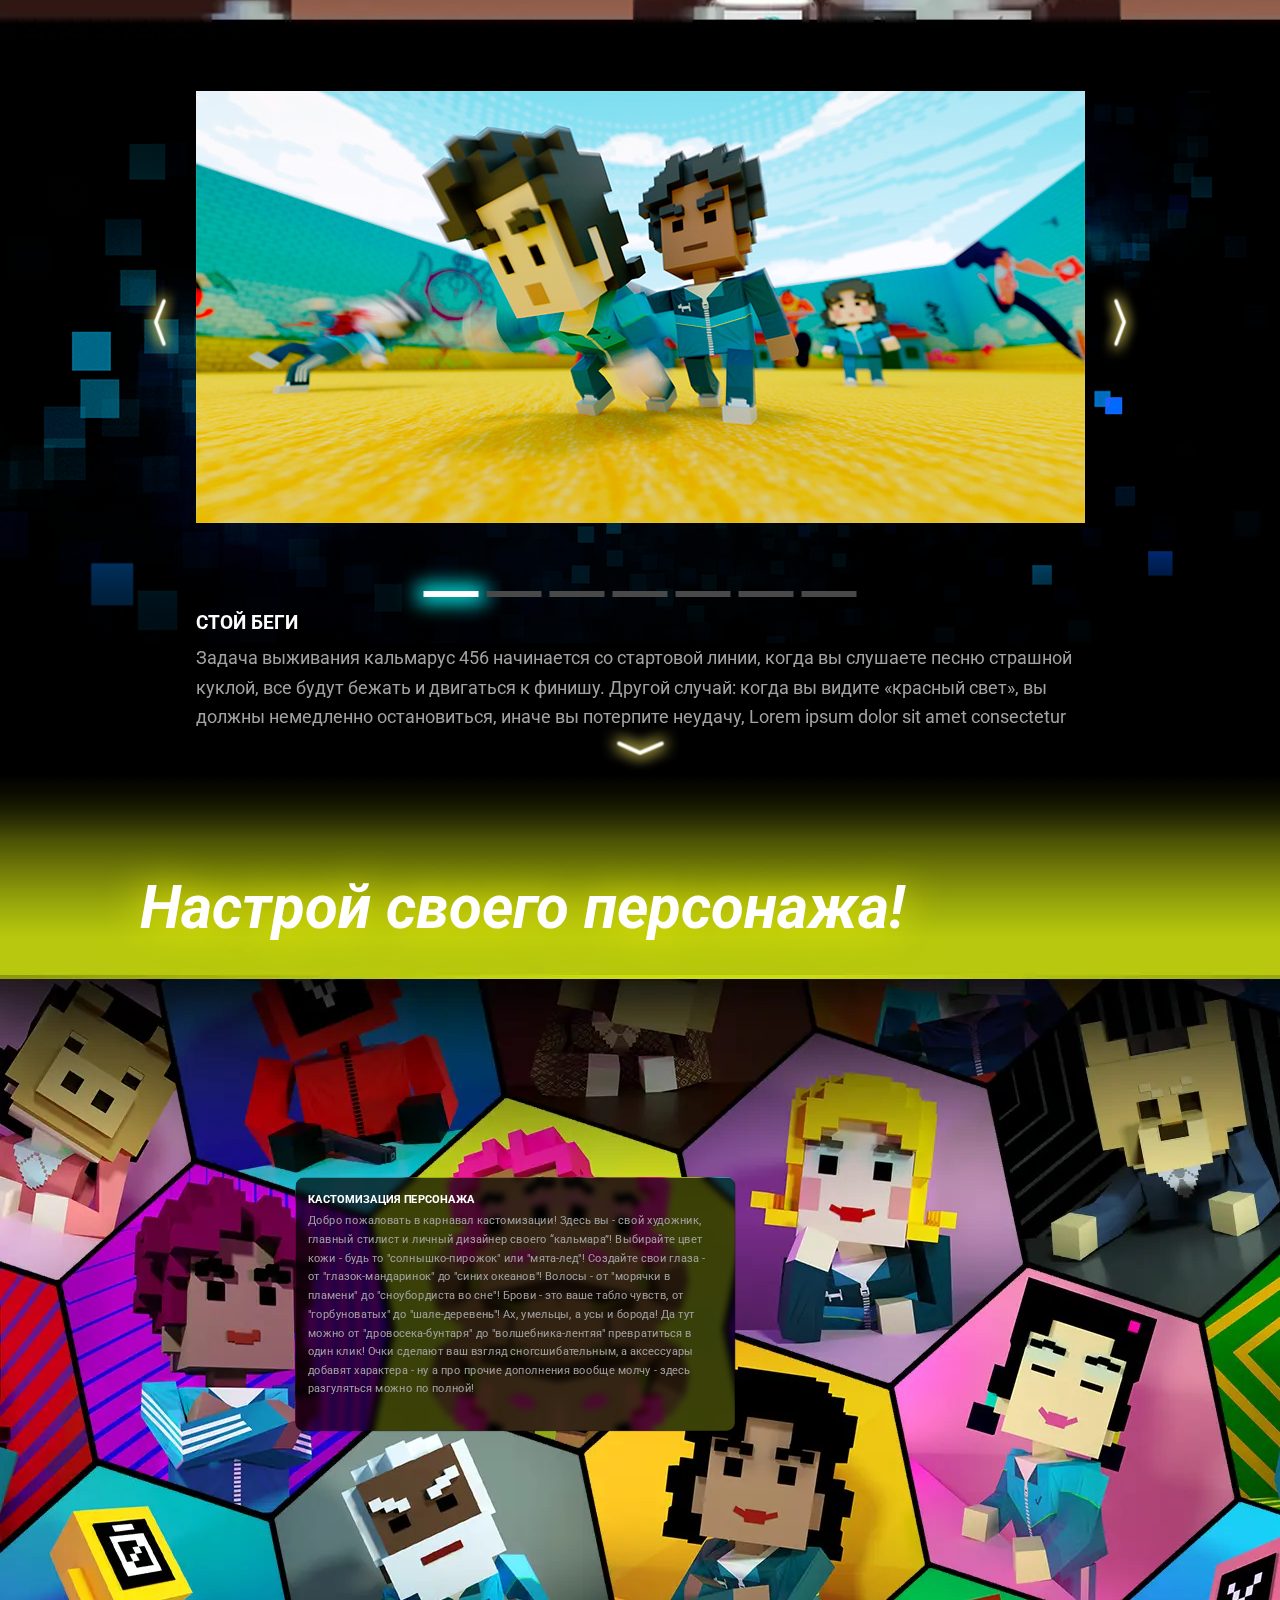
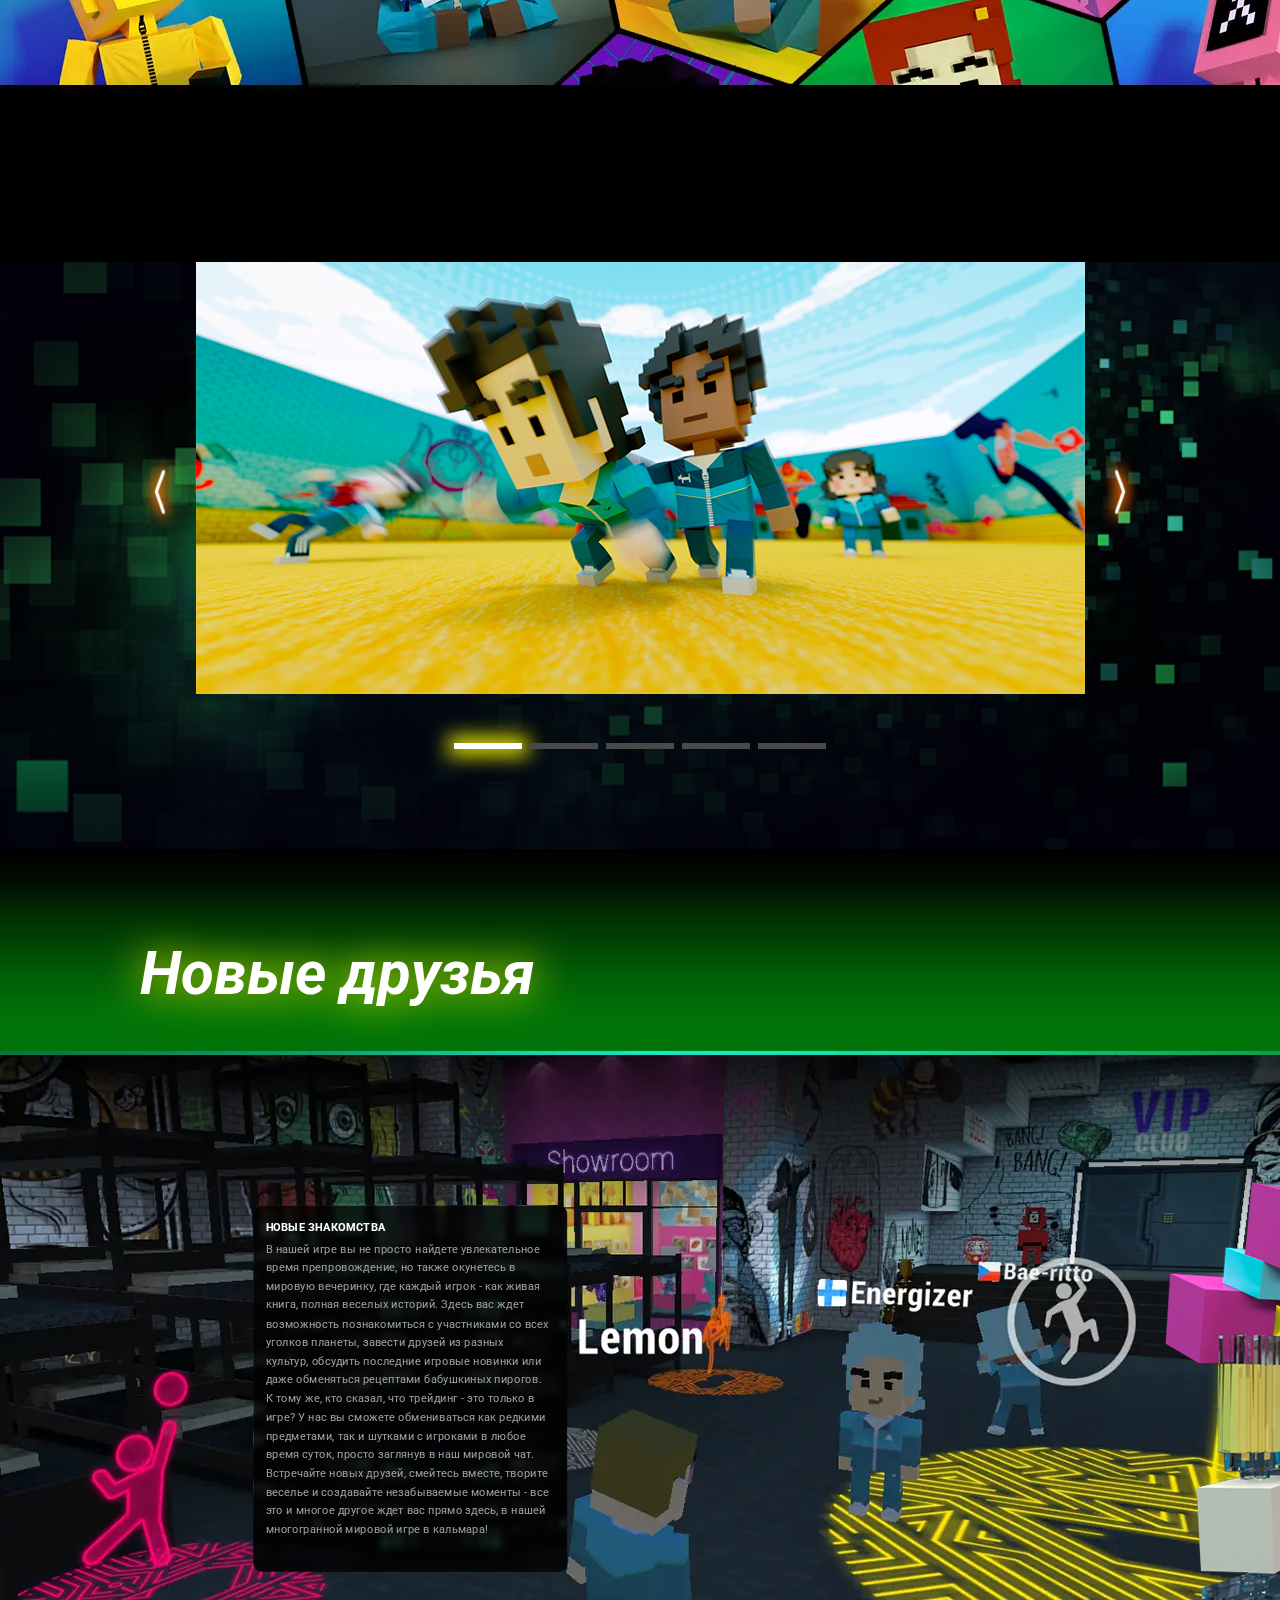
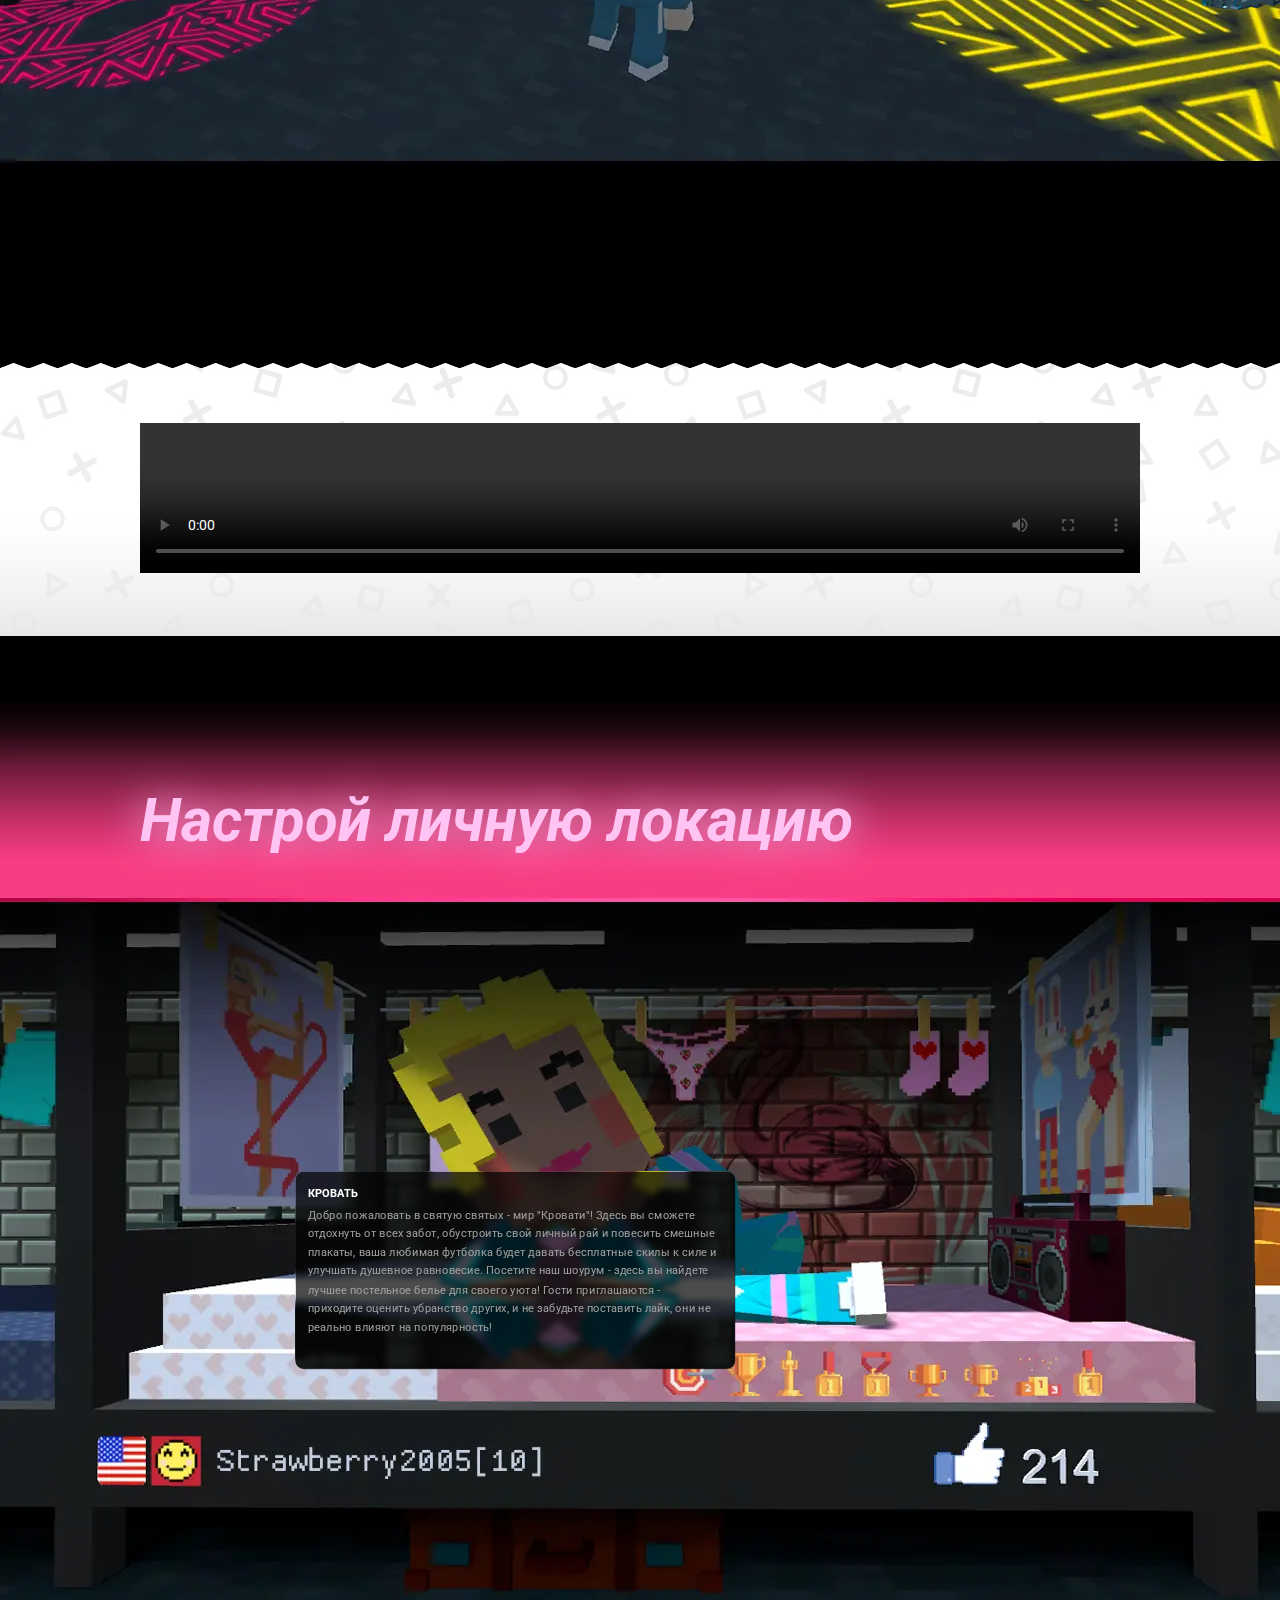
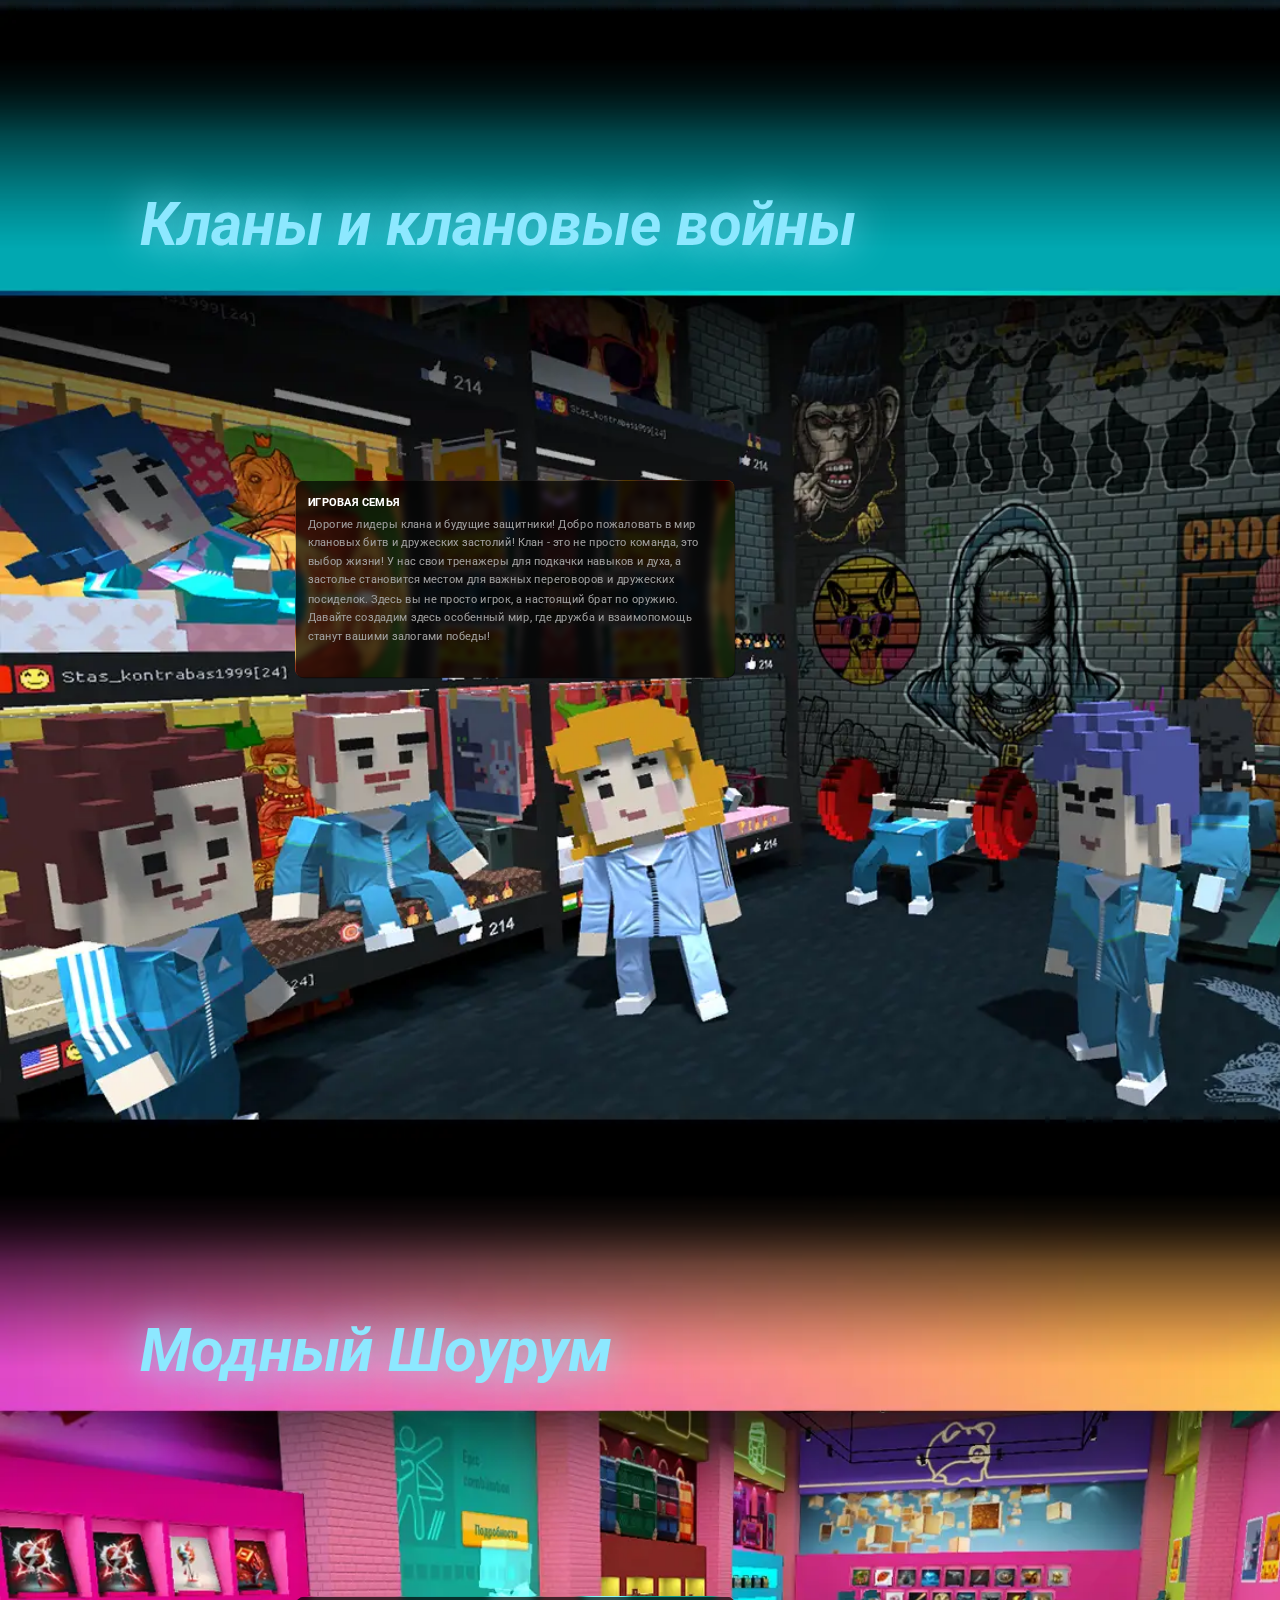
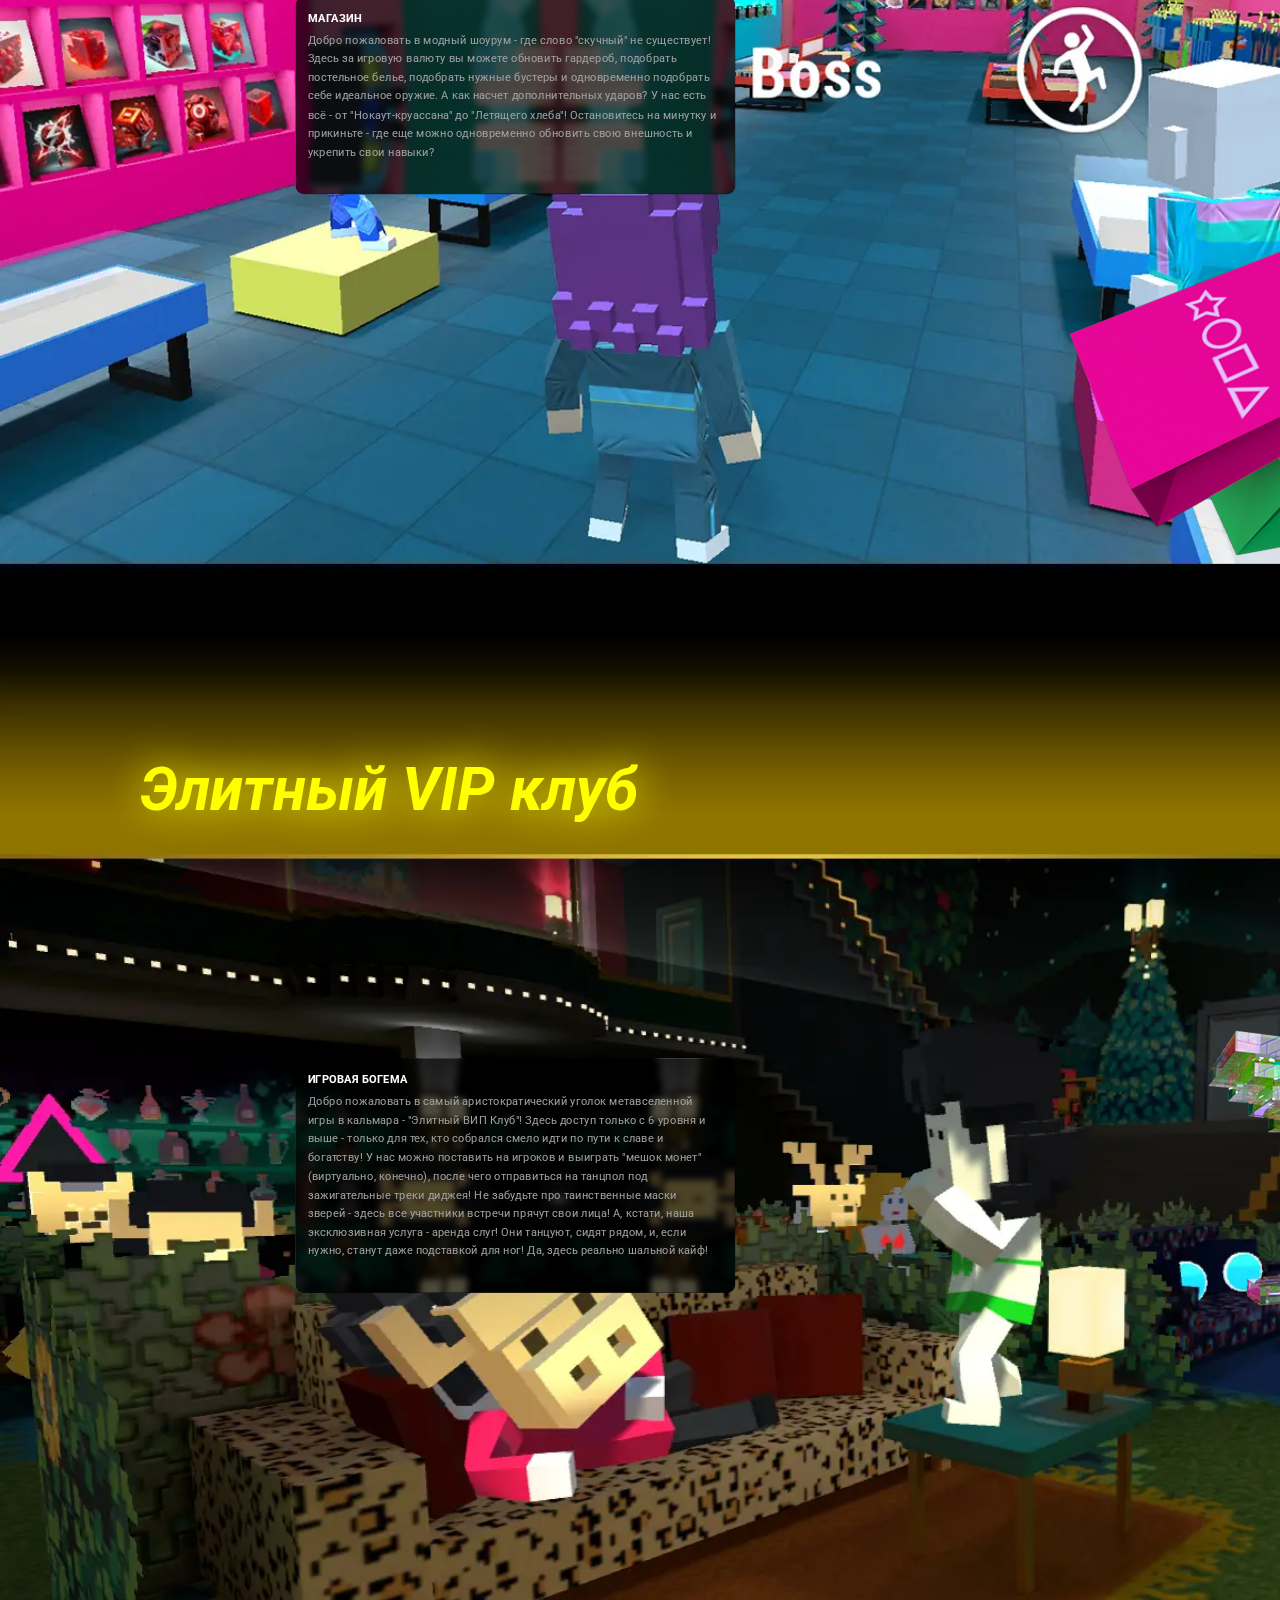
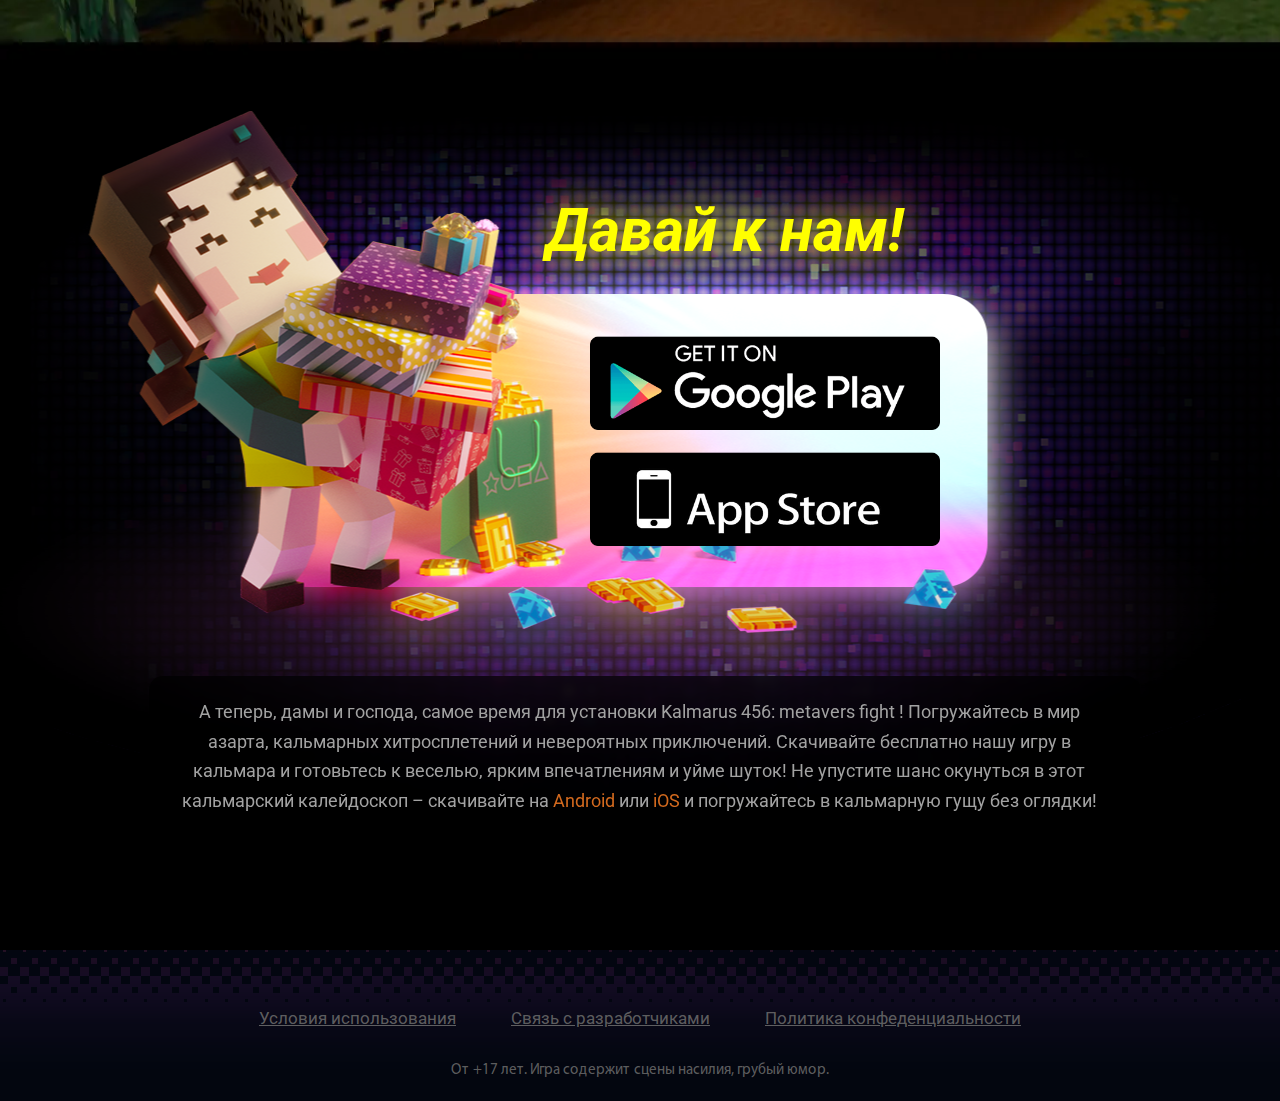
==== commit 223c215d: "hfghyrrbc" ====
--- a/index.html
+++ b/index.html
@@ -657,9 +657,9 @@
         <div class="footer__container container">
           <div class="footer__inner">
             <nav>
-              <a href="Kalmarus456/terms-of-use.html">Условия использования</a>
+              <a href="/terms-of-use.html">Условия использования</a>
               <a class="footer__popup" href="">Связь с разработчиками</a>
-              <a href="Kalmarus456/privacy-policy.html">Политика конфеденциальности</a>
+              <a href="/privacy-policy.html">Политика конфеденциальности</a>
             </nav>
             <div class="footer__bottom">
               От +17 лет. Игра содержит сцены насилия, грубый юмор.
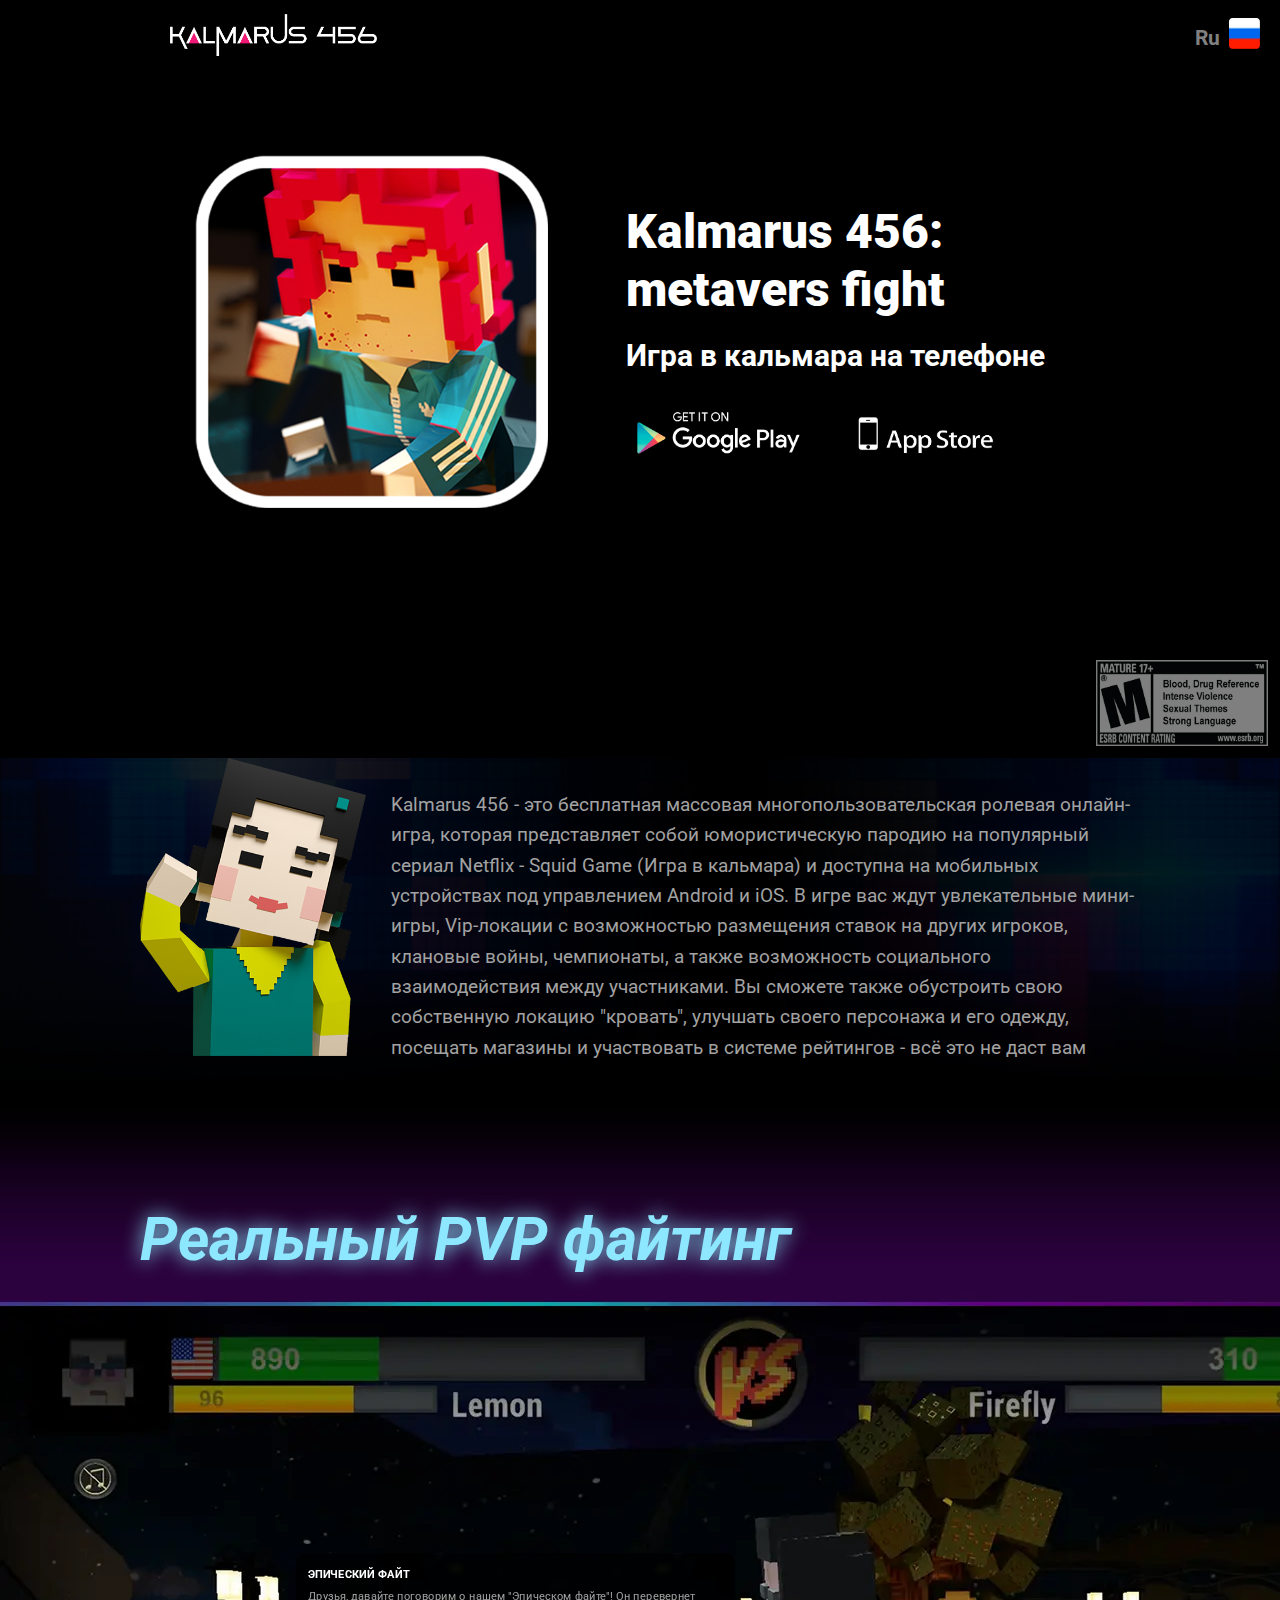
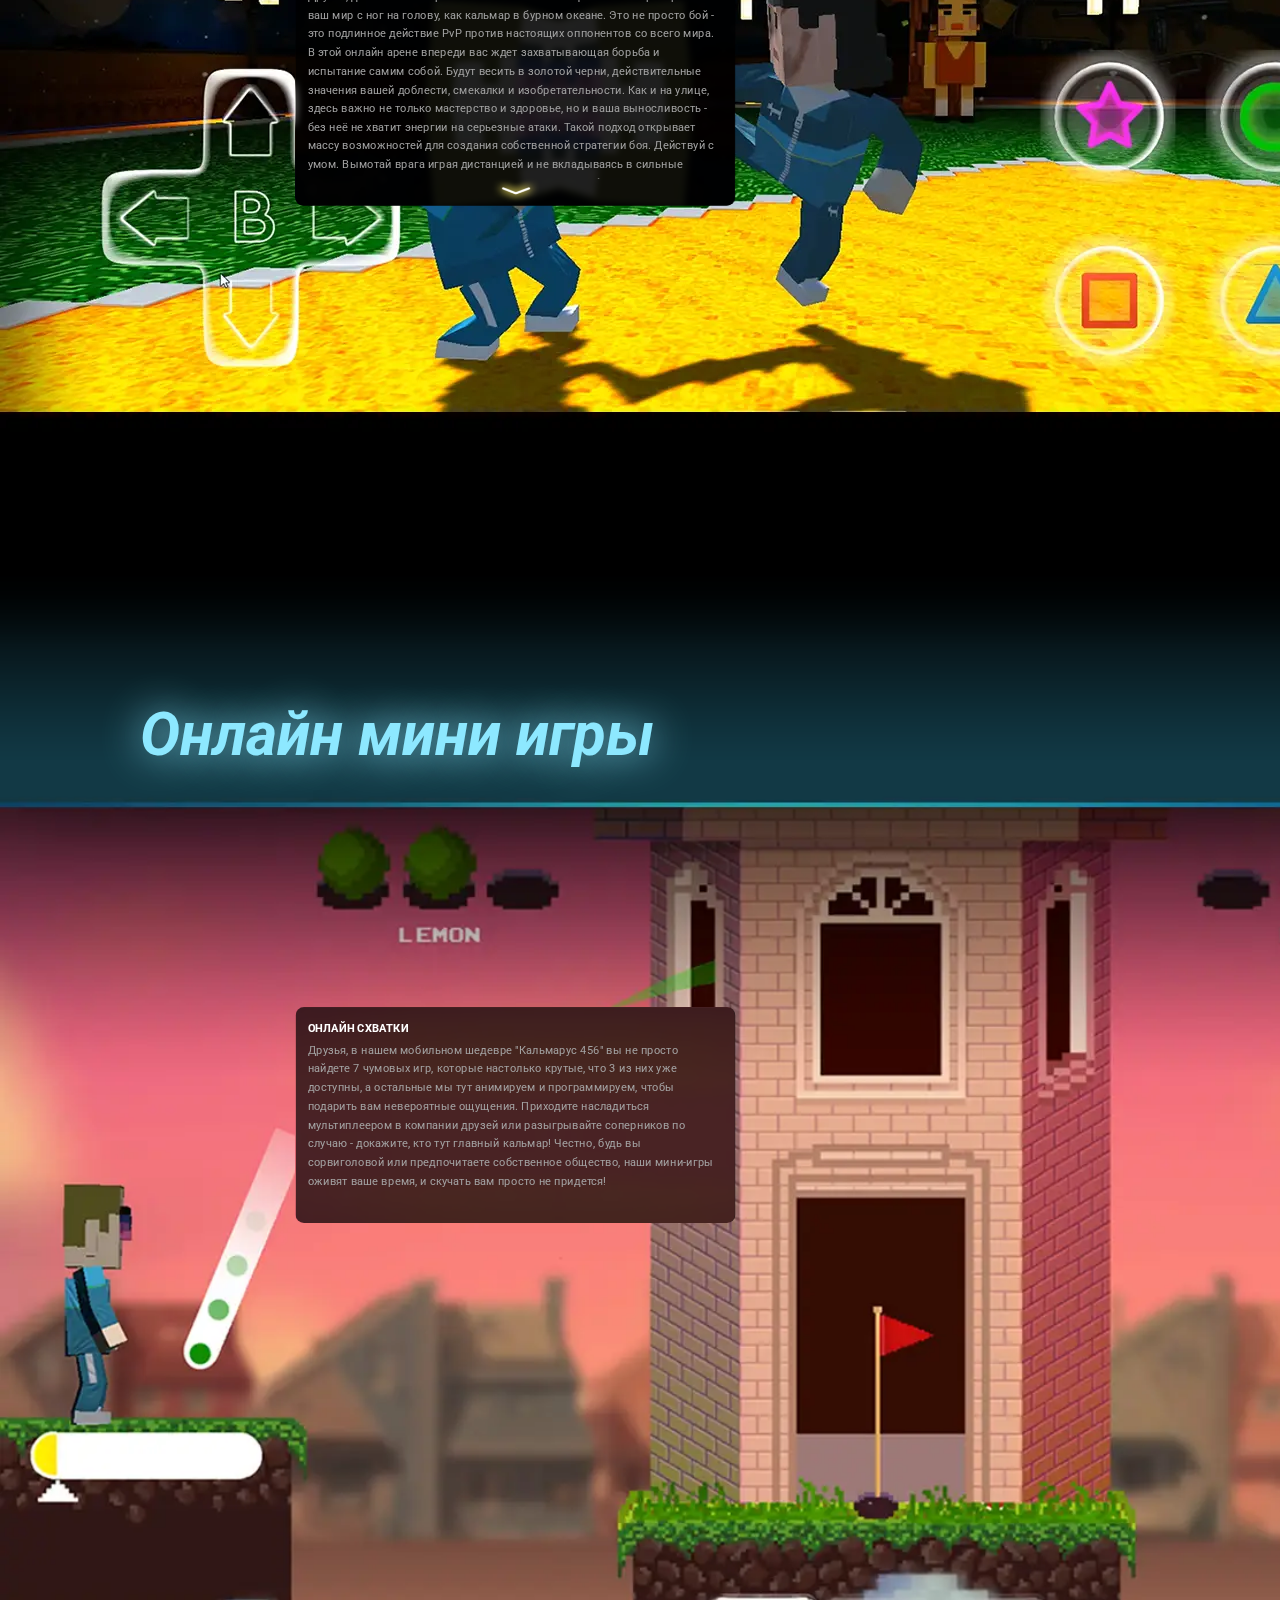
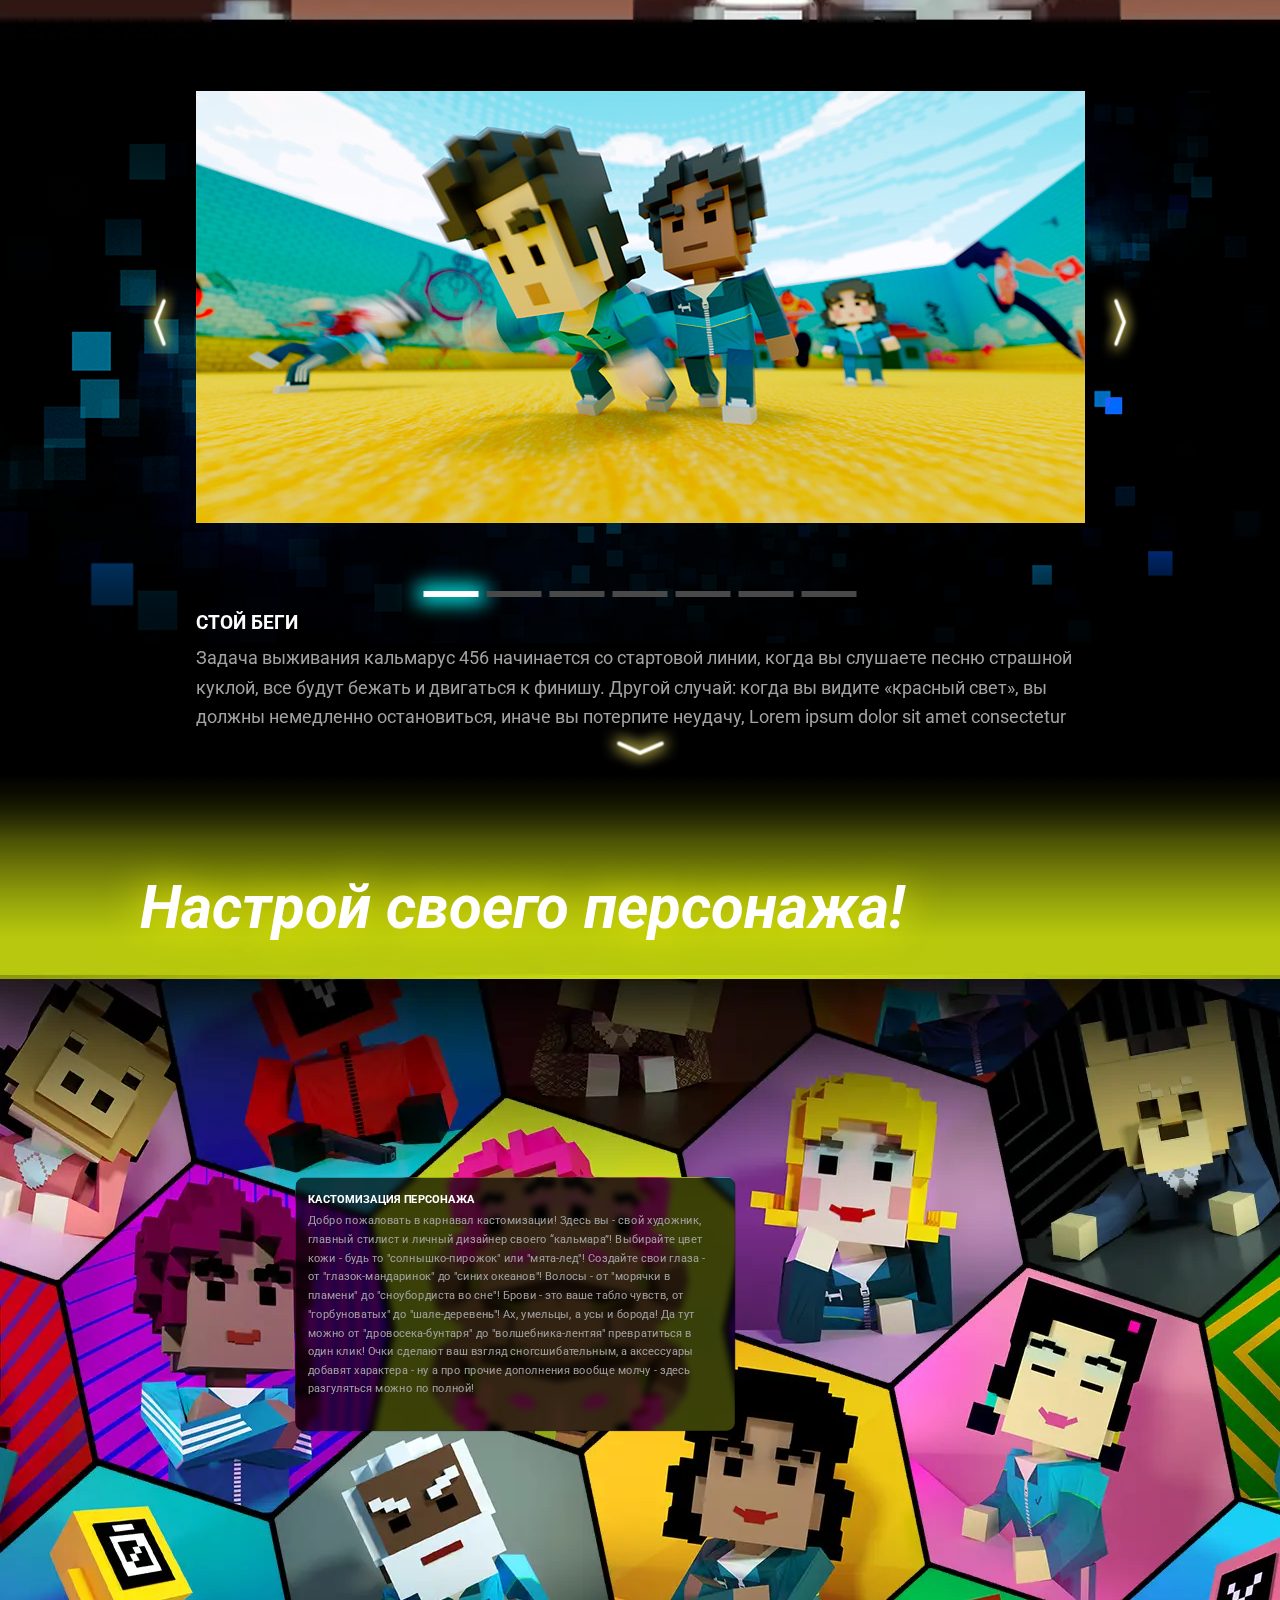
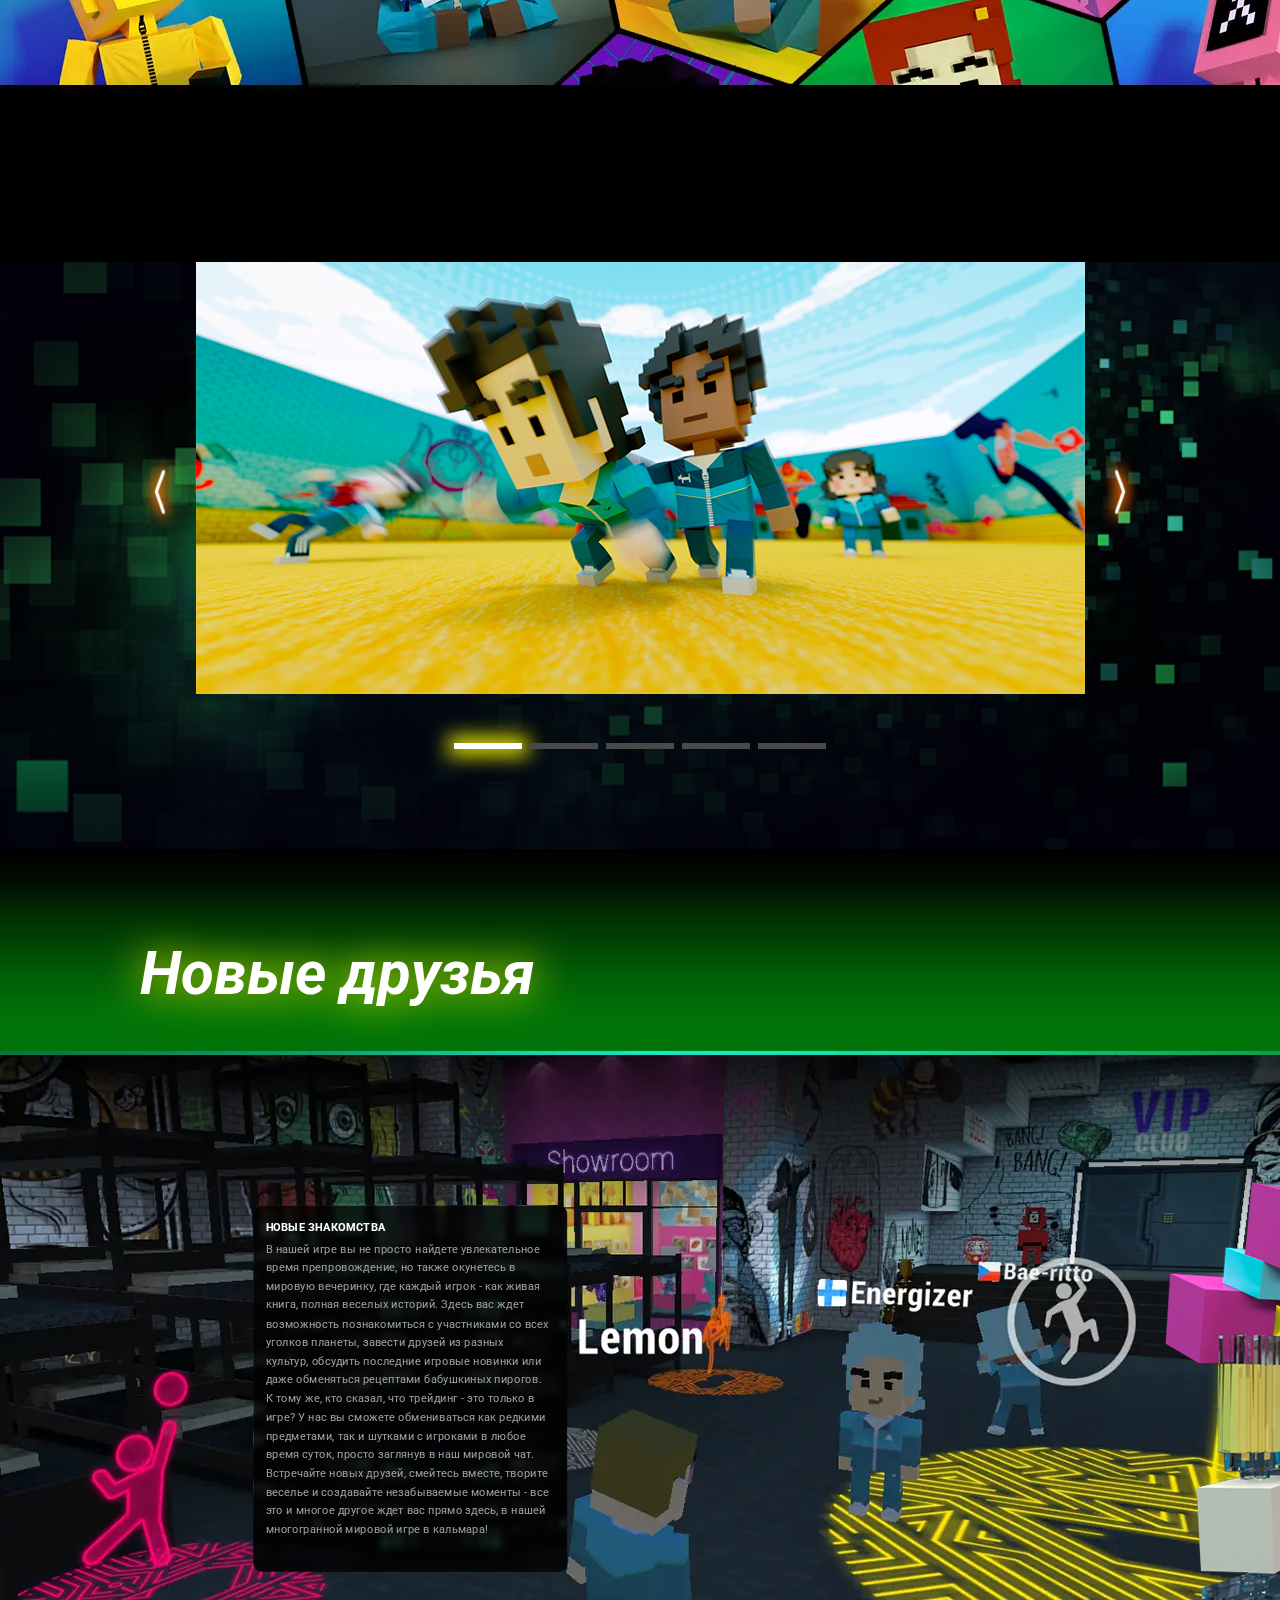
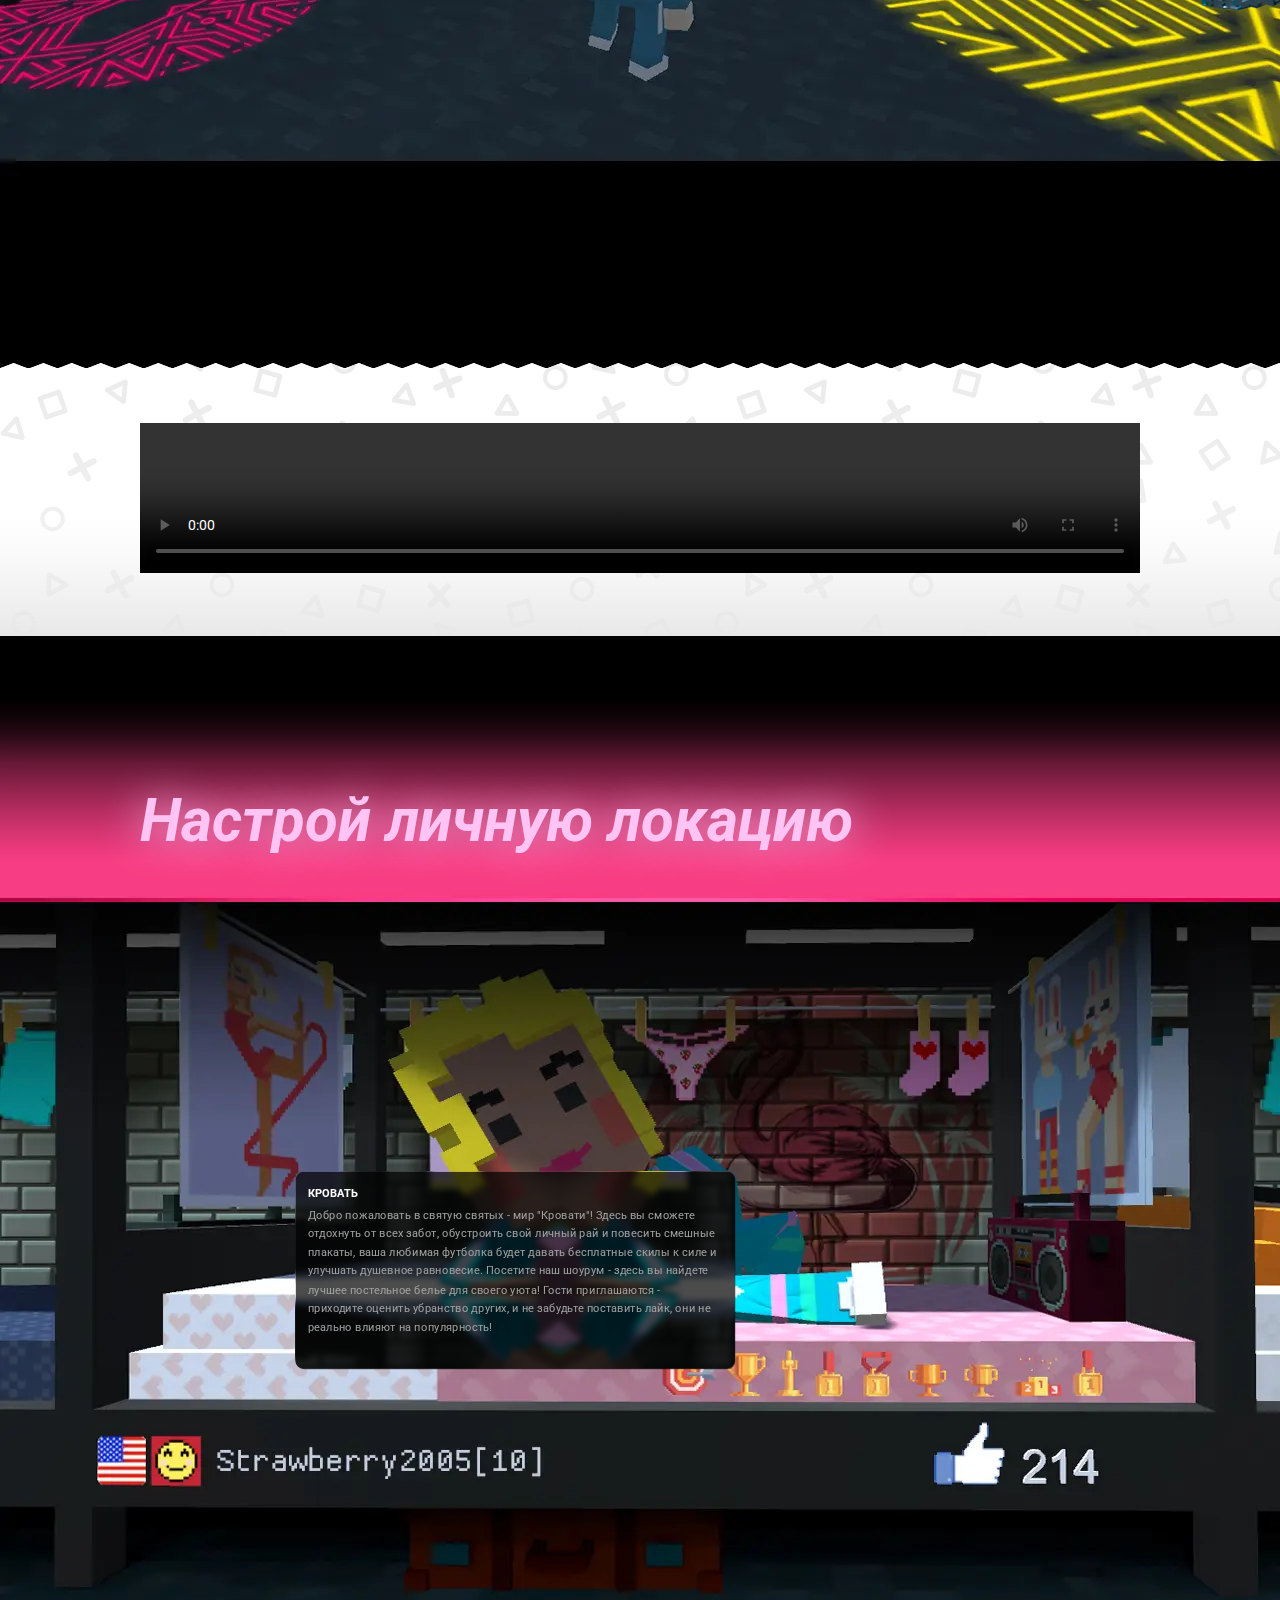
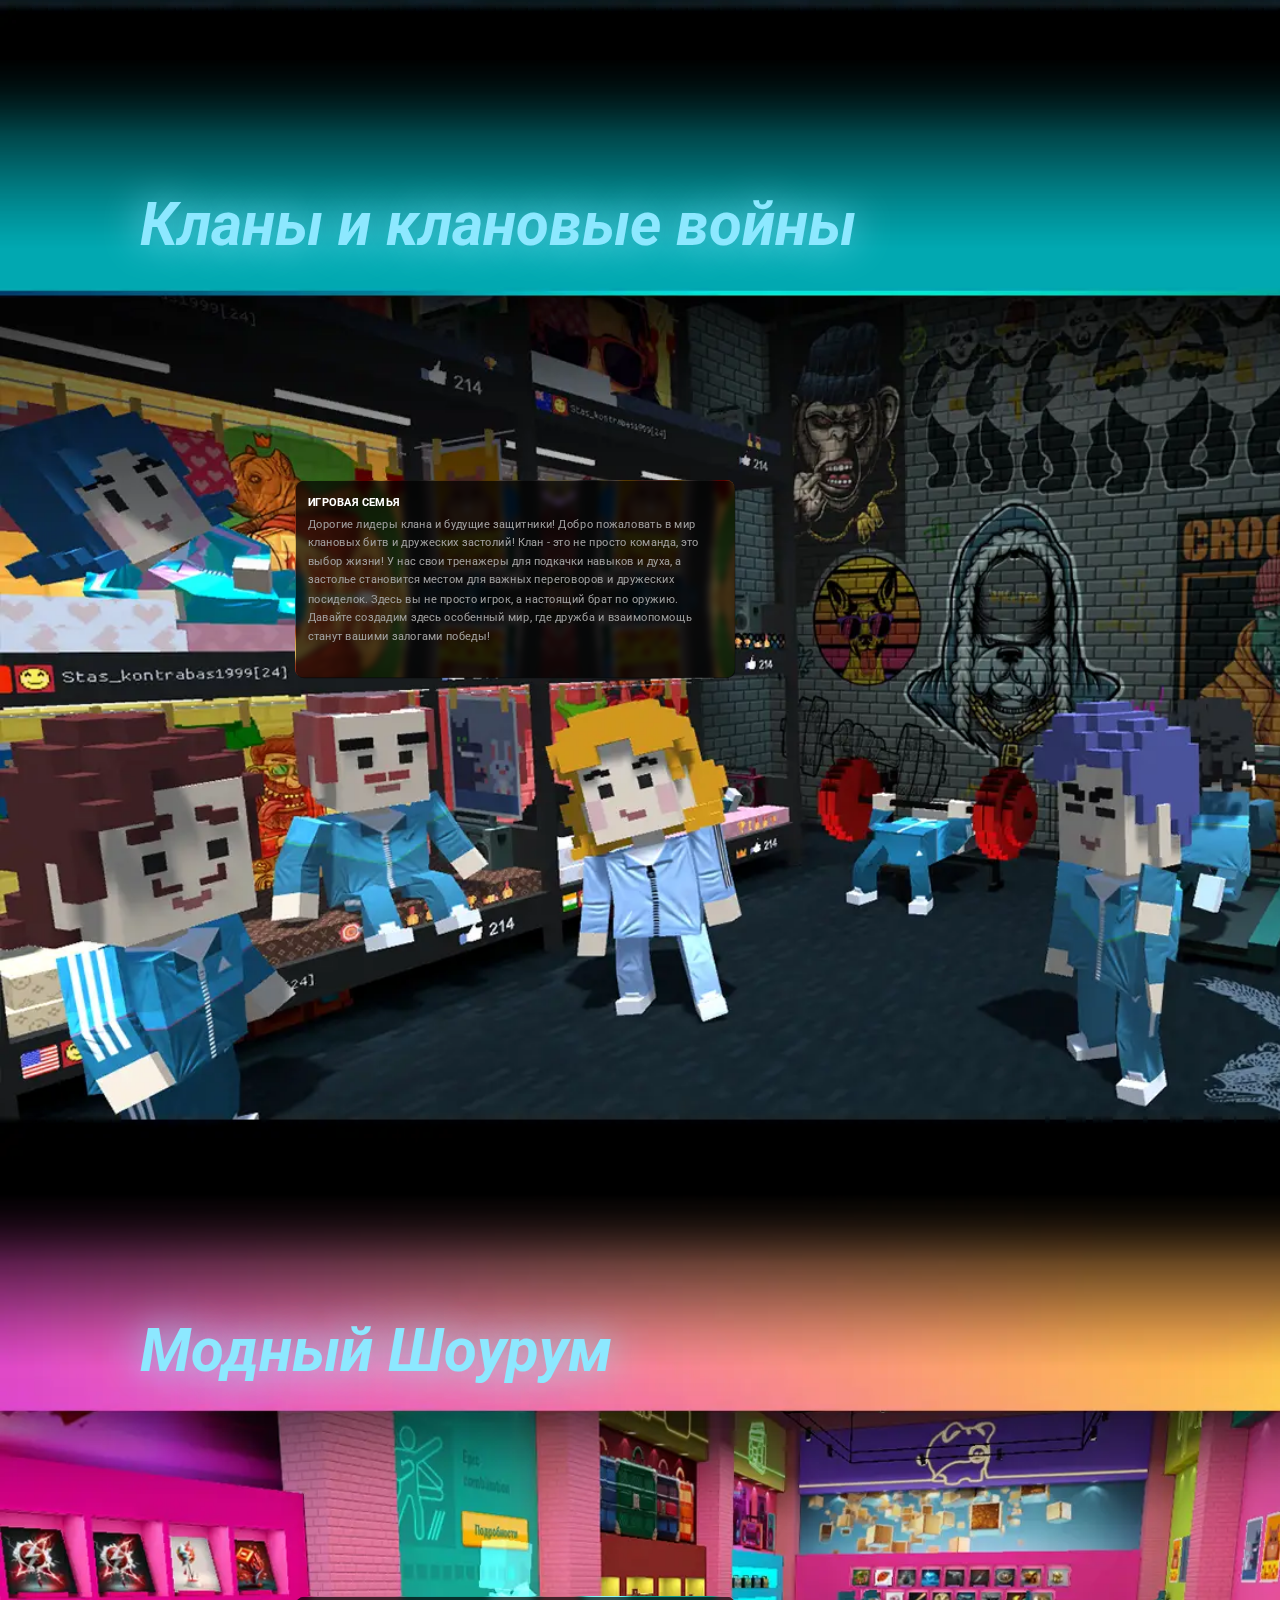
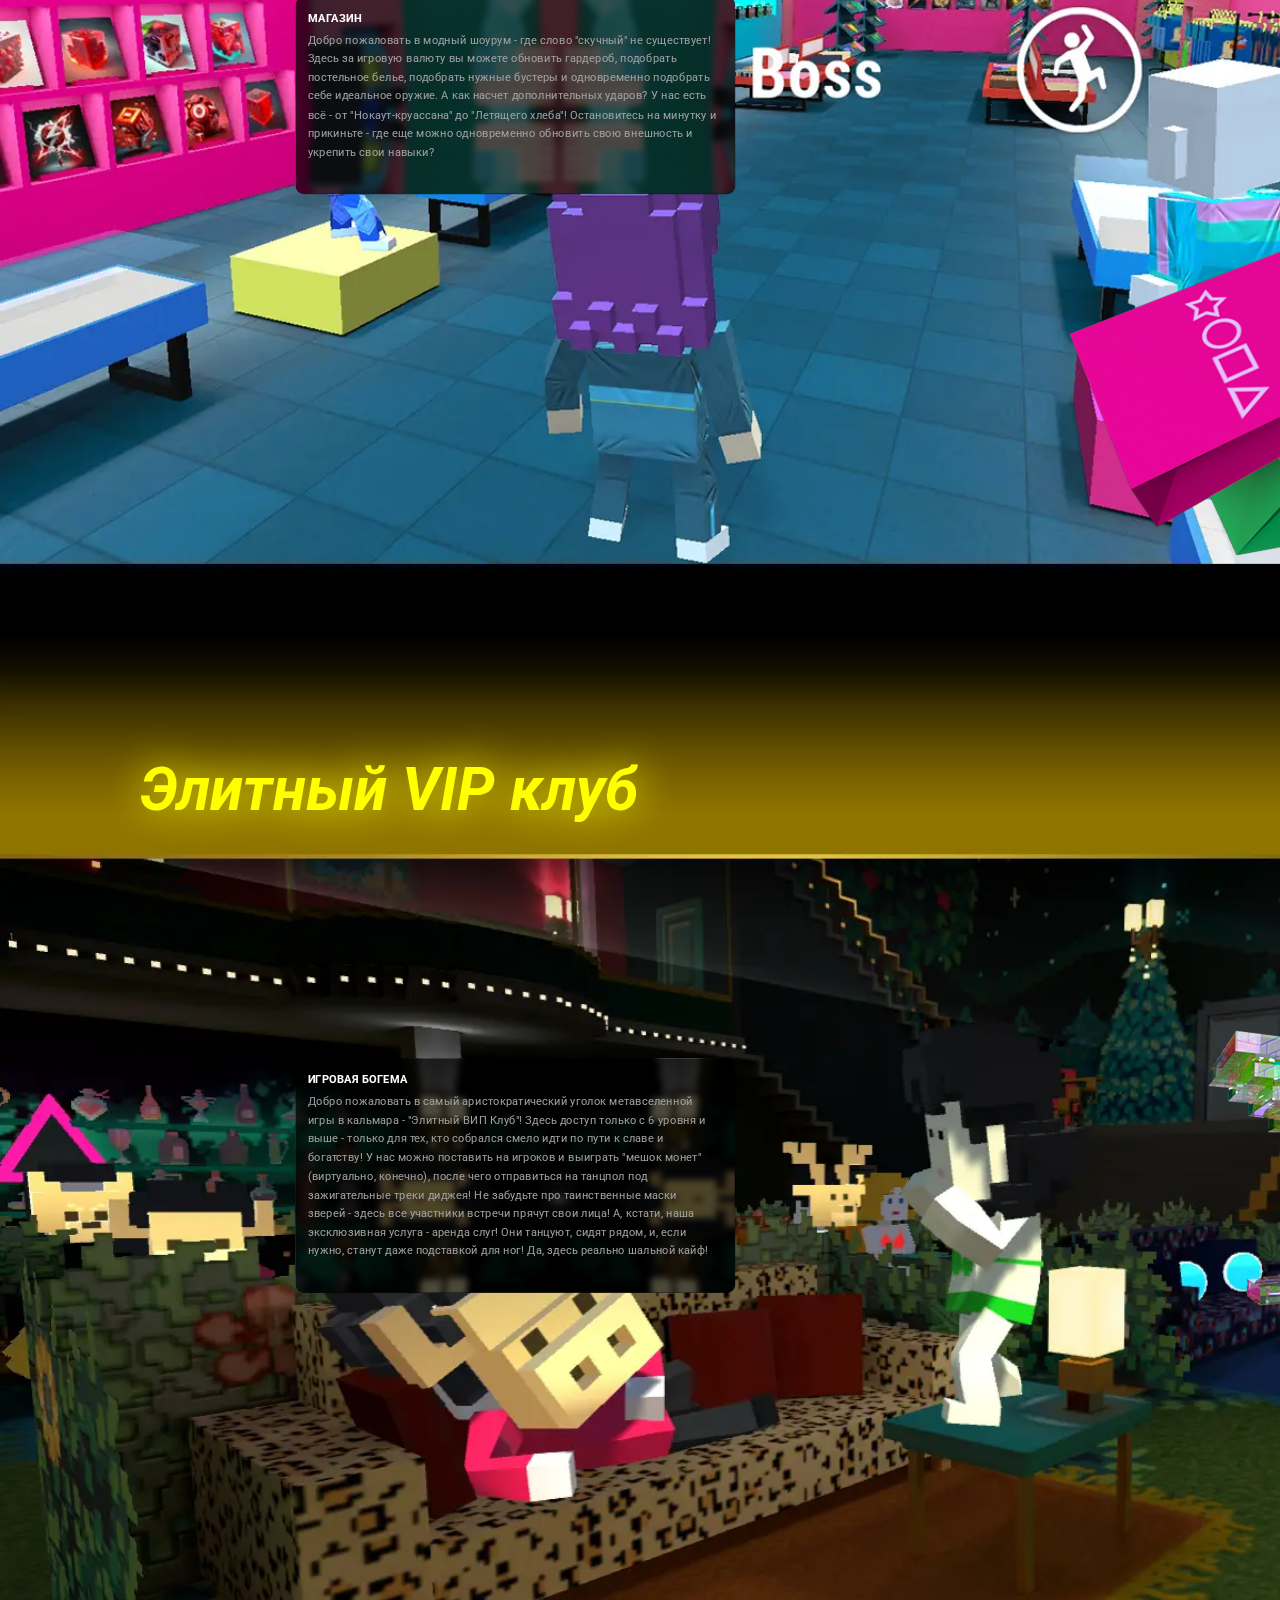
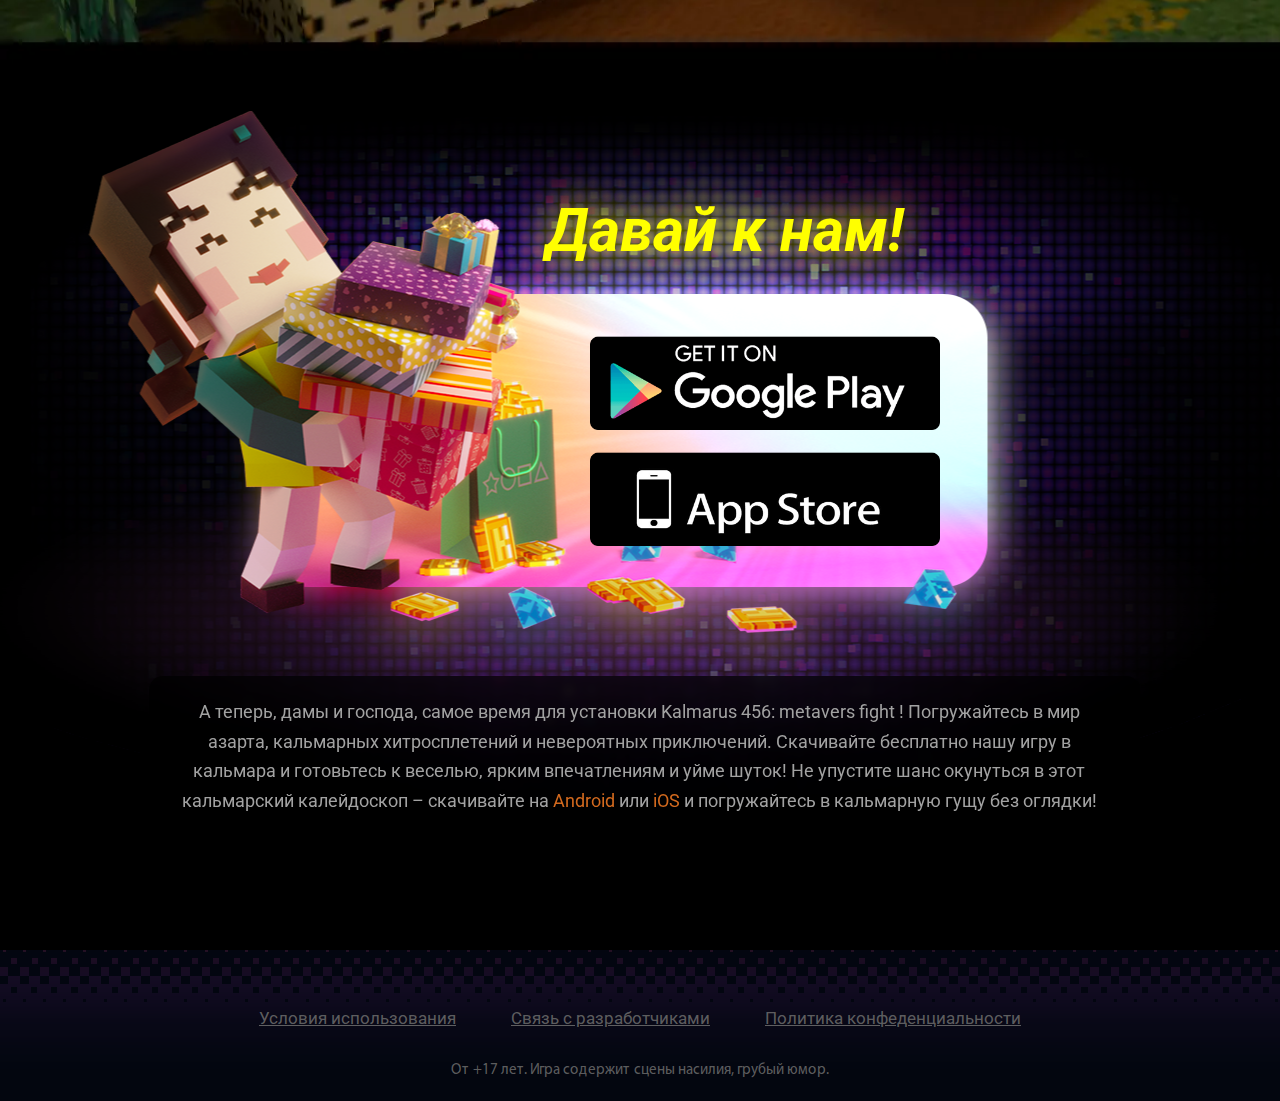
==== commit 74c28c04: ",erbdfbdf" ====
--- a/index.html
+++ b/index.html
@@ -657,9 +657,9 @@
         <div class="footer__container container">
           <div class="footer__inner">
             <nav>
-              <a href="/terms-of-use.html">Условия использования</a>
+              <a href="https://miks1na.github.io/Kalmarus456/terms-of-use.html">Условия использования</a>
               <a class="footer__popup" href="">Связь с разработчиками</a>
-              <a href="/privacy-policy.html">Политика конфеденциальности</a>
+              <a href="https://miks1na.github.io/Kalmarus456/privacy-policy.html">Политика конфеденциальности</a>
             </nav>
             <div class="footer__bottom">
               От +17 лет. Игра содержит сцены насилия, грубый юмор.
